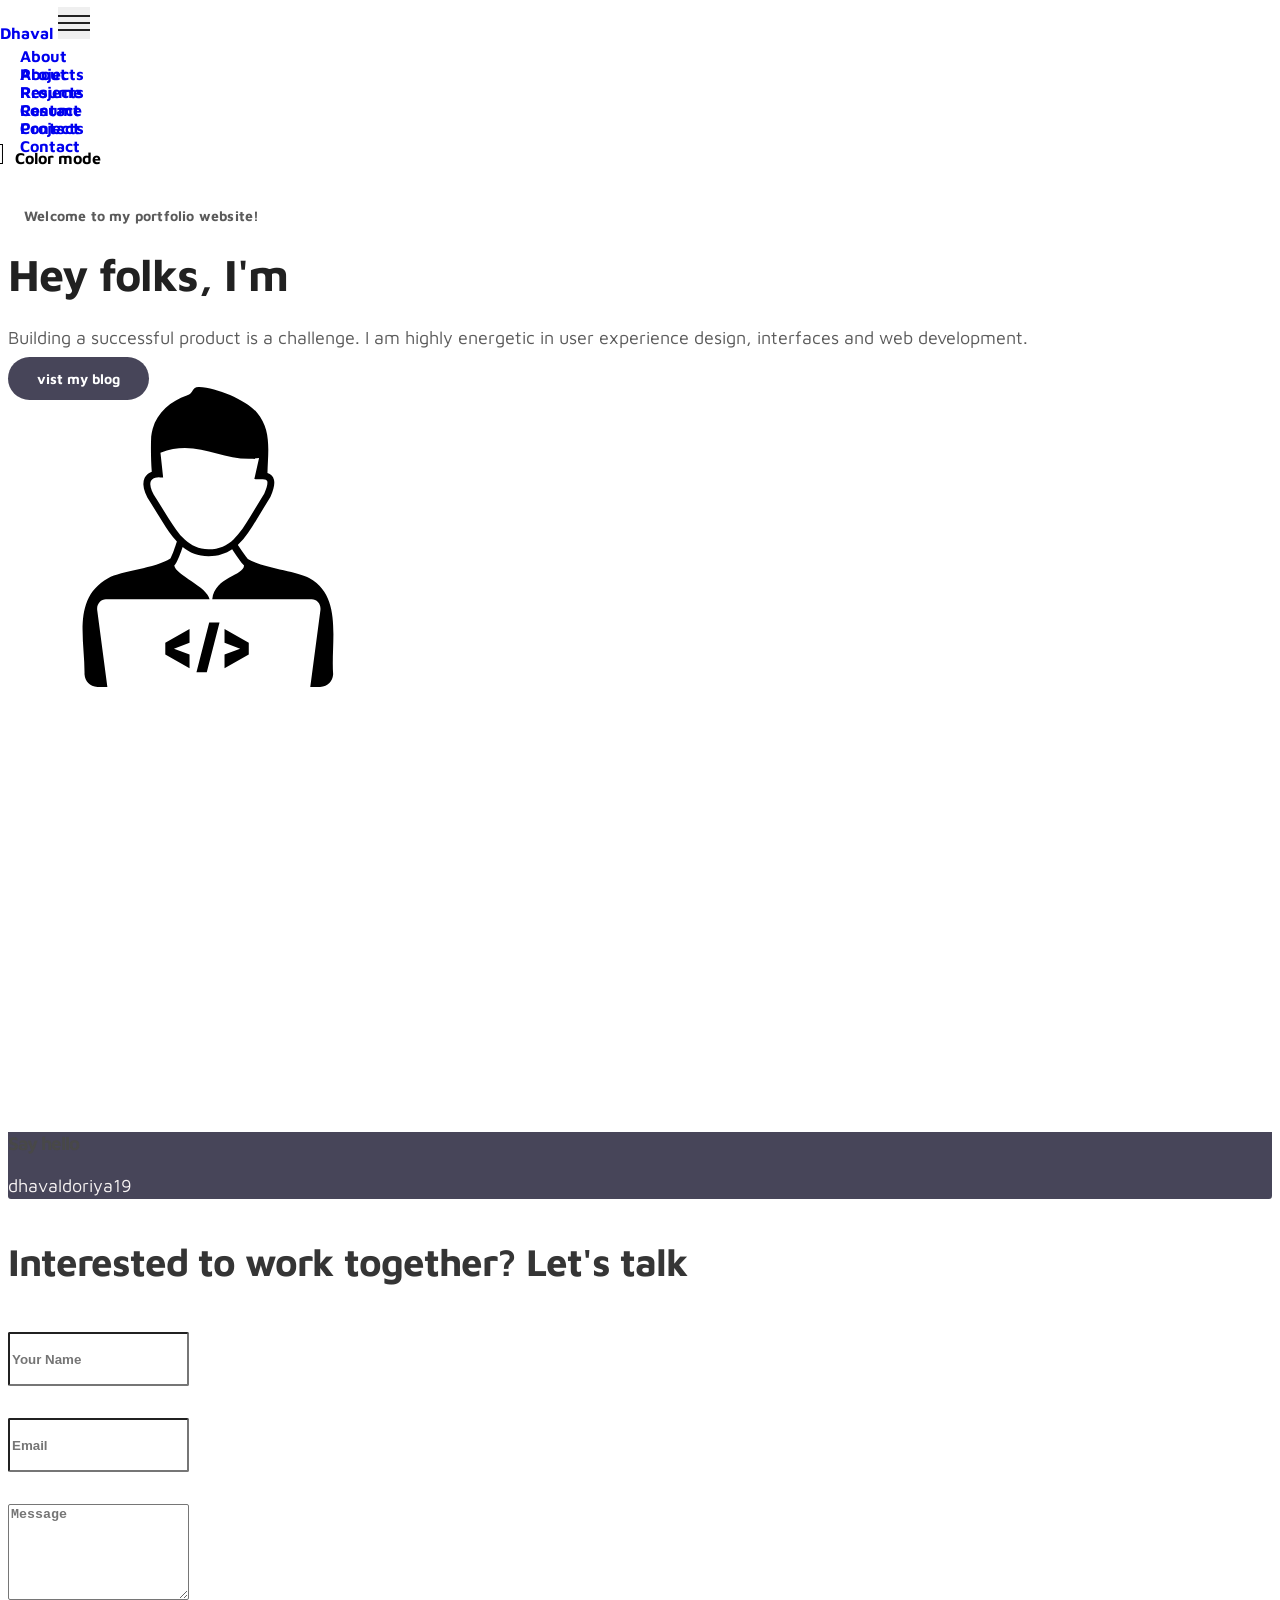
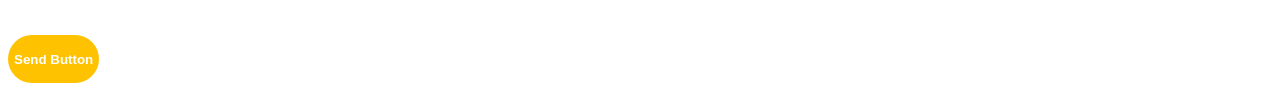
==== index.html @ 20d4692d "initial commit" ====
<!DOCTYPE html>
<html lang="en">
  <head>
    <meta charset="utf-8" />
    <meta
      name="viewport"
      content="width=device-width, initial-scale=1, shrink-to-fit=no"
    />
    <meta name="description" content="" />
    <meta name="author" content="" />

    <title>Dhaval Doriya</title>
    <style>
   
      .dropdown {
        position: relative;
        display: inline-block;
      }
      
      .dropdown-content {
        display: none;
        position: absolute;
        background-color: #f1f1f1;
        min-width: 160px;
        z-index: 1;
      }
      
      .dropdown-content a {
        padding: 12px 16px;
        display: block;
      }
      
      
      .dropdown:hover .dropdown-content {display: block;}
      

      </style>
    <link rel="stylesheet" href="css/bootstrap.min.css" />
    <link rel="stylesheet" href="css/unicons.css" />
    <link rel="stylesheet" href="css/owl.carousel.min.css" />
    <link rel="stylesheet" href="css/owl.theme.default.min.css" />

    <!-- MAIN STYLE -->
    <link rel="stylesheet" href="css/tooplate-style.css" />

    <!--

Tooplate 2115 Marvel

https://www.tooplate.com/view/2115-marvel

-->
  </head>
  <body>
    <!-- MENU -->
    <nav class="navbar navbar-expand-sm navbar-light">
      <div class="container">
        <a class="navbar-brand" href="index.html"
          ><i class="uil uil-user"></i> Dhaval</a
        >

        <button
          class="navbar-toggler"
          type="button"
          data-toggle="collapse"
          data-target="#navbarNav"
          aria-controls="navbarNav"
          aria-expanded="false"
          aria-label="Toggle navigation"
        >
          <span class="navbar-toggler-icon"></span>
          <span class="navbar-toggler-icon"></span>
          <span class="navbar-toggler-icon"></span>
        </button>

        <div class="collapse navbar-collapse" id="navbarNav">
          <ul class="navbar-nav mx-auto">
            <li class="nav-item">
              <a href="#about" class="nav-link"
                ><span data-hover="About">About</span></a
              >
            </li>
            <li class="nav-item">
              <a href="#project" class="nav-link"
                ><span data-hover="Projects">Projects</span></a
              >
            </li>
            <li class="nav-item">
              <a href="#resume" class="nav-link"
                ><span data-hover="Resume">Resume</span></a
              >
            </li>
            <li class="nav-item">
              <a href="#contact" class="nav-link"
                ><span data-hover="Contact">Contact</span></a
              >
            </li>

            <div class="dropdown">
              <a href="#contact" class="nav-link"
              ><span data-hover="Contact">Projects</span></a
            >
              <!-- <button class="dropbtn">Projects</button> -->
              <div class="dropdown-content">
                <a href="#contact" class="nav-link"
                ><span data-hover="blog">blog</span></a
              >
              <a href="#contact" class="nav-link"
              ><span data-hover="Projects">Projects</span></a
            >
            <a href="#contact" class="nav-link"
            ><span data-hover="Contact">Projects</span></a
          >
              </div>
            </div>
          </ul>

          <ul class="navbar-nav ml-lg-auto">
            <div class="ml-lg-4">
              <div
                class="
                  color-mode
                  d-lg-flex
                  justify-content-center
                  align-items-center
                "
              >
                <i class="color-mode-icon"></i>
                Color mode
              </div>
            </div>
          </ul>
        </div>
      </div>
    </nav>

    <!-- ABOUT -->
    <section
      class="
        about
        full-screen
        d-lg-flex
        justify-content-center
        align-items-center
      "
      id="about"
    >
      <div class="container">
        <div class="row">
          <div class="col-lg-7 col-md-12 col-12 d-flex align-items-center">
            <div class="about-text">
              <small class="small-text"
                >Welcome to
                <span class="mobile-block">my portfolio website!</span></small
              >
              <h1 class="animated animated-text">
                <span class="mr-2">Hey folks, I'm</span>
                <div class="animated-info">
                  <span class="animated-item">Web Develper</span>
                  <span class="animated-item">Web Designer</span>
                  <span class="animated-item">Dhaval Doriya</span>
                  <!-- <span class="animated-item">UI Specialist</span> -->
                </div>
              </h1>

              <p>
                Building a successful product is a challenge. I am highly
                energetic in user experience design, interfaces and web
                development.
              </p>

              <div class="custom-btn-group mt-4">
                <!-- <a href="#" class="btn mr-lg-2 custom-btn"><i class='uil uil-file-alt'></i> Download Resume</a> -->
                <a
                  href="https://dhavaldoriya.blogspot.com/"
                  class="btn custom-btn custom-btn-bg custom-btn-link"
                  >vist my blog</a
                >
              </div>
            </div>
          </div>

          <div class="col-lg-5 col-md-12 col-12">
            <div class="about-image svg">
              <img
                src="images/undraw/programmer.svg"
                class="img-fluid"
                alt="svg image"
                width="400px"
                height="300px"
                max-width="71%"
              />
              <!-- <img src="images/undraw/undraw_software_engineer_lvl5.svg" class="img-fluid" alt="svg image"> -->
            </div>
          </div>
        </div>
      </div>
    </section>

    <!-- PROJECTS -->
    <!-- <section class="project py-5" id="project">
        <div class="container">
                
                <div class="row">
                  <div class="col-lg-11 text-center mx-auto col-12">

                      <div class="col-lg-8 mx-auto">
                        <h2>Things I have designed for digital media agencies</h2>
                      </div>

                      <div class="owl-carousel owl-theme">
                        <div class="item">
                          <div class="project-info">
                            <img src="images/project/project-image01.png" class="img-fluid" alt="project image">
                          </div>
                        </div>

                        <div class="item">
                          <div class="project-info">
                            <img src="images/project/project-image02.png" class="img-fluid" alt="project image">
                          </div>
                        </div>

                        <div class="item">
                          <div class="project-info">
                            <img src="images/project/project-image03.png" class="img-fluid" alt="project image">
                          </div>
                        </div>

                        <div class="item">
                          <div class="project-info">
                            <img src="images/project/project-image04.png" class="img-fluid" alt="project image">
                          </div>
                        </div>

                        <div class="item">
                          <div class="project-info">
                            <img src="images/project/project-image05.png" class="img-fluid" alt="project image">
                          </div>
                        </div>
                      </div>

                  </div>
                </div>
        </div>
    </section> -->

    <!-- FEATURES -->
    <!-- <section class="resume py-5 d-lg-flex justify-content-center align-items-center" id="resume">
        <div class="container">
            <div class="row">

                <div class="col-lg-6 col-12">
                  <h2 class="mb-4">Experiences</h2>

                    <div class="timeline">
                        <div class="timeline-wrapper">
                             <div class="timeline-yr">
                                  <span>2019</span>
                             </div>
                             <div class="timeline-info">
                                  <h3><span>Project Manager</span><small>Best Studio</small></h3>
                                  <p>Proin ornare non purus ut rutrum. Nulla facilisi. Aliquam laoreet libero ac pharetra feugiat. Cras ac fermentum nunc, a faucibus nunc.</p>
                             </div>
                        </div>

                        <div class="timeline-wrapper">
                            <div class="timeline-yr">
                                <span>2018</span>
                            </div>
                            <div class="timeline-info">
                                <h3><span>UX Designer</span><small>Digital Ace</small></h3>
                                <p>Fusce rutrum augue id orci rhoncus molestie. Nunc auctor dignissim lacus vel iaculis.</p>
                            </div>
                        </div>

                        <div class="timeline-wrapper">
                            <div class="timeline-yr">
                                <span>2016</span>
                            </div>
                            <div class="timeline-info">
                                <h3><span>UI Freelancer</h3>
                                <p>Sed fringilla vitae enim sit amet cursus. Sed cursus dictum tortor quis pharetra. Pellentesque habitant morbi tristique senectus et netus et malesuada fames ac turpis egestas.</p>
                            </div>
                        </div>
                        
                        <div class="timeline-wrapper">
                            <div class="timeline-yr">
                                <span>2014</span>
                            </div>
                            <div class="timeline-info">
                                <h3><span>Junior Designer<small>Crafted Co.</small></h3>
                                <p>Cras scelerisque scelerisque condimentum. Nullam at volutpat mi. Nunc auctor ipsum eget magna consequat viverra.</p>
                            </div>
                        </div>

                    </div>
                </div>

                <div class="col-lg-6 col-12">
                  <h2 class="mb-4 mobile-mt-2">Educations</h2>

                    <div class="timeline">
                        <div class="timeline-wrapper">
                             <div class="timeline-yr">
                                  <span>2017</span>
                             </div>
                             <div class="timeline-info">
                                  <h3><span>Mobile Web</span><small>Master Design</small></h3>
                                  <p>Please tell your friends about Tooplate website. That would be very helpful. We need your support.</p>
                             </div>
                        </div>

                        <div class="timeline-wrapper">
                            <div class="timeline-yr">
                                <span>2015</span>
                            </div>
                            <div class="timeline-info">
                                <h3><span>User Interfaces</span><small>Creative Agency</small></h3>
                                <p><a rel="nofollow" href="https://www.facebook.com/tooplate">Tooplate</a> is a great website to download HTML templates without any login or email.</p>
                            </div>
                        </div>
                        
                        <div class="timeline-wrapper">
                            <div class="timeline-yr">
                                <span>2013</span>
                            </div>
                            <div class="timeline-info">
                                <h3><span>Artwork Design</span><small>New Art School</small></h3>
                                <p>You can freely use Tooplate's templates for your business or personal sites. You cannot redistribute this template without a permission.</p>
                            </div>
                        </div>

                    </div>
                </div>
                
            </div>
        </div>
    </section> -->

    <!-- CONTACT -->
    <section class="contact py-5" id="contact">
      <div class="container">
        <div class="row">
          <div class="col-lg-5 mr-lg-5 col-12">
            <div class="google-map w-100">
              <iframe
                src="https://www.google.com/maps/embed?pb=!1m18!1m12!1m3!1d58665.83627301705!2d72.61052854505137!3d23.220705822256992!2m3!1f0!2f0!3f0!3m2!1i1024!2i768!4f13.1!3m3!1m2!1s0x395c2b987c6d6809%3A0xf86f06a7873e0391!2sGandhinagar%2C%20Gujarat!5e0!3m2!1sen!2sin!4v1633277245701!5m2!1sen!2sin"
                width="400"
                height="300"
                frameborder="0"
                style="border: 0"
                allowfullscreen
              ></iframe>
            </div>

            <div
              class="
                contact-info
                d-flex
                justify-content-between
                align-items-center
                py-4
                px-lg-5
              "
            >
              <div class="contact-info-item">
                <h3 class="mb-3 text-white">Say hello</h3>
                <!-- <p class="footer-text mb-0">010 020 0960</p> -->
                <p>
                  <a href="mailto:dhavaldoriya19@gmail.com">dhavaldoriya19</a>
                </p>
              </div>

              <ul class="social-links">
                <li>
                  <a
                    href="#"
                    class="uil uil-dribbble"
                    data-toggle="tooltip"
                    data-placement="left"
                    title="Dribbble"
                  ></a>
                </li>
                <li>
                  <a
                    href="#"
                    class="uil uil-instagram"
                    data-toggle="tooltip"
                    data-placement="left"
                    title="Instagram"
                  ></a>
                </li>
                <li>
                  <a
                    href="#"
                    class="uil uil-youtube"
                    data-toggle="tooltip"
                    data-placement="left"
                    title="Youtube"
                  ></a>
                </li>
              </ul>
            </div>
          </div>

          <div class="col-lg-6 col-12">
            <div class="contact-form">
              <h2 class="mb-4">Interested to work together? Let's talk</h2>

              <form action="#" method="get">
                <div class="row">
                  <div class="col-lg-6 col-12">
                    <input
                      type="text"
                      class="form-control"
                      name="name"
                      placeholder="Your Name"
                      id="name"
                    />
                  </div>

                  <div class="col-lg-6 col-12">
                    <input
                      type="email"
                      class="form-control"
                      name="email"
                      placeholder="Email"
                      id="email"
                    />
                  </div>

                  <div class="col-12">
                    <textarea
                      name="message"
                      rows="6"
                      class="form-control"
                      id="message"
                      placeholder="Message"
                    ></textarea>
                  </div>

                  <div class="ml-lg-auto col-lg-5 col-12">
                    <input
                      type="submit"
                      class="form-control submit-btn"
                      value="Send Button"
                    />
                  </div>
                </div>
              </form>
            </div>
          </div>
        </div>
      </div>
    </section>

    <!-- FOOTER -->
    <!-- <footer class="footer py-5">
          <div class="container">
               <div class="row">

                    <div class="col-lg-12 col-12">                                
                        <p class="copyright-text text-center">Copyright &copy; 2019 Company Name . All rights reserved</p>
                        <p class="copyright-text text-center">Designed by <a rel="nofollow" href="https://www.facebook.com/tooplate">Tooplate</a></p>
                    </div>
                    
               </div>
          </div>
     </footer> -->

    <script src="js/jquery-3.3.1.min.js"></script>
    <script src="js/popper.min.js"></script>
    <script src="js/bootstrap.min.js"></script>
    <script src="js/Headroom.js"></script>
    <script src="js/jQuery.headroom.js"></script>
    <script src="js/owl.carousel.min.js"></script>
    <script src="js/smoothscroll.js"></script>
    <script src="js/custom.js"></script>
  </body>
</html>
---- css/tooplate-style.css ----
/*

Tooplate 2115 Marvel

https://www.tooplate.com/view/2115-marvel

*/


@import url("https://fonts.googleapis.com/css?family=Maven+Pro:400,700");
body {
  font-family: "Maven Pro", sans-serif;
  padding-top: 70px;
}

.full-screen {
  padding: 8rem 0;
}

.small-text {
  color: #5b5b5b;
  font-size: 14px;
  font-weight: bold;
  padding: 8px 16px;
  border-radius: 50px;
  letter-spacing: 0.2px;
}

ul {
  margin: 0;
  padding: 0;
}
ul li {
  list-style: none;
}

a {
  font-weight: normal;
  text-decoration: none !important;
  transition: all 0.4s ease;
}
a:hover {
  color: #ffc200 !important;
}

.navbar-brand .uil {
  font-size: 40px;
}

p {
  font-size: 18px;
  font-weight: 300;
  line-height: 1.5;
  color: #5b5b5b;
}

h1, h2, h3, h4, h5, h6 {
  font-weight: bold;
  letter-spacing: -1px;
}

h1 {
  color: #212121;
  font-size: 2.8em;
  margin: 24px 0;
}

h2 {
  color: #353535;
  font-size: 2.4em;
  font-weight: bold;
}

h3 {
  color: #484848;
}

h3,
b, strong {
  font-weight: bold;
}

.custom-btn {
  background: #eee;
  color: #5b5b5b;
  font-weight: bold;
  border-radius: 50px;
  padding: 13px 29px;
  font-size: 14px;
  line-height: normal;
  overflow: hidden;
  transition: all 0.4s ease;
}
.custom-btn:hover {
  color: #ffc200;
}
.custom-btn.custom-btn-bg {
  background: #474559;
  color: #ffffff;
}
.custom-btn.custom-btn-bg:hover {
  background: #ffc200;
  color: #ffffff !important;
}

.animated {
  position: relative;
}

.animated-info {
  display: inline-block;
  vertical-align: top;
  margin-top: 5px;
  min-width: 260px;
  position: relative;
}

.animated-item {
  color: #ffc200;
}

.animated-item {
  font-size: 38px;
  line-height: inherit;
  display: block;
  opacity: 0;
  overflow: hidden;
  position: absolute;
  top: 0;
  right: 0;
  left: 0;
  animation: BottomTotop 6s linear infinite 0s;
}
.animated-item:nth-child(2n+2) {
  animation-delay: 2s;
}
.animated-item:nth-child(3n+3) {
  animation-delay: 4s;
}

@keyframes BottomTotop {
  0% {
    opacity: 0;
  }
  5% {
    opacity: 0;
    transform: translateY(5px);
  }
  10% {
    opacity: 1;
    transform: translateY(0px);
  }
  25% {
    opacity: 1;
    transform: translateY(0px);
  }
  30% {
    opacity: 0;
    transform: translateY(5px);
  }
  80% {
    opacity: 0;
  }
  100% {
    opacity: 0;
  }
}
.navbar {
  position: fixed;
  top: 0;
  right: 0;
  left: 0;
  z-index: 999999;
  will-change: transform;
  transition: transform 200ms linear;
}
.navbar[class*="-unpinned"] {
  transform: translate(0, -150%);
}
.navbar[class*="-pinned"] {
  transform: translate(0, 0);
}
.navbar[class*="headroom--not-top"] {
  background: #ffffff;
  border-bottom: 1px solid #f0f0f0;
  padding-top: 0;
  padding-bottom: 0;
}

.navbar-brand {
  font-weight: bold;
}

.navbar-expand-sm .navbar-nav .nav-link {
  padding: 0 20px;
}

.nav-link {
  font-weight: bold;
  font-size: 16px;
  overflow: hidden;
}
.nav-link span {
  position: relative;
  display: inline-block;
  transition: transform 0.3s;
}
.nav-link span:before {
  position: absolute;
  top: 100%;
  content: attr(data-hover);
  transform: translate3d(0, 0, 0);
}

.navbar-light .navbar-nav .nav-link:focus,
.navbar-light .navbar-nav .nav-link:hover {
  color: #ffc200;
  font-weight: bold;
}
.navbar-light .navbar-nav .nav-link:focus span,
.navbar-light .navbar-nav .nav-link:hover span {
  transform: translateY(-100%);
}

.navbar-light .navbar-toggler-icon {
  background: none;
}

.navbar-toggler {
  border: 0;
  padding: 0;
  width: 32px;
  height: 32px;
  line-height: 32px;
  outline: none;
  cursor: pointer;
  margin-right: 10px;
}
.navbar-toggler:focus {
  outline: none;
}
.navbar-toggler[aria-expanded="true"] .navbar-toggler-icon:first-child {
  transform: rotate(45deg);
  top: 6px;
}
.navbar-toggler[aria-expanded="true"] .navbar-toggler-icon:nth-child(2) {
  display: none;
}
.navbar-toggler[aria-expanded="true"] .navbar-toggler-icon:last-child {
  transform: rotate(-45deg);
  bottom: 1px;
}
.navbar-toggler .navbar-toggler-icon {
  background: #212121;
  display: block;
  width: 100%;
  height: 2px;
  margin: 5px 0;
  transition: all 0.4s ease;
  position: relative;
}

.copyright-text {
  font-size: 16px;
  font-weight: normal;
  display: block;
}

.color-mode {
  font-weight: bold;
  cursor: pointer;
}

.color-mode-icon {
  position: relative;
  right: 6px;
}
.color-mode-icon:after {
  font-family: 'unicons';
  content: '\ea9f';
  font-size: 30px;
  font-weight: 300;
  font-style: normal;
}
.color-mode-icon.active:after {
  font-family: 'unicons';
  content: '\eb65';
  font-size: 30px;
  color: #ffffff;
}

.dark-mode {
  background: #0c0c0d;
}
.dark-mode .navbar-light .navbar-nav .nav-link {
  color: rgba(255, 255, 255, 0.8);
}
.dark-mode .navbar-light .navbar-nav .nav-link:hover {
  color: #ffc200;
}
.dark-mode .navbar[class*="headroom--not-top"] {
  background: #0c0c0d;
  border-bottom: 1px solid #1f1f1f;
}
.dark-mode .small-text {
  background: #0d0c15;
  color: #ffffff;
}
.dark-mode .feature-card .uil,
.dark-mode .navbar-light .navbar-brand,
.dark-mode h1, .dark-mode h2, .dark-mode h3, .dark-mode h4, .dark-mode h5, .dark-mode h6,
.dark-mode .color-mode {
  color: #ffffff;
}
.dark-mode .owl-carousel .owl-nav button.owl-next,
.dark-mode .owl-carousel .owl-nav button.owl-prev,
.dark-mode .owl-carousel button.owl-dot {
  color: #ffffff;
}

.timeline-wrapper {
  position: relative;
  padding: 22px 0;
}
.timeline-wrapper:last-child:before {
  height: 0;
}
.timeline-wrapper:before {
  content: "";
  background: #474559;
  width: 3px;
  height: 100%;
  position: absolute;
  left: 38px;
}

.timeline-yr {
  background: #474559;
  border-radius: 100%;
  position: absolute;
  width: 75px;
  height: 75px;
  line-height: 75px;
  text-align: center;
}
.timeline-yr span {
  color: #ffffff;
  font-size: 16px;
  font-weight: bold;
  display: block;
  line-height: 75px;
}

.timeline-info {
  display: inline-block;
  vertical-align: top;
  max-width: 432px;
  margin-left: 6em;
}
.timeline-info small {
  color: #474559;
  font-size: 16px;
  font-weight: bold;
  display: inline-block;
  vertical-align: middle;
  margin-left: 15px;
}

.owl-carousel .owl-nav span {
  display: none;
}
.owl-carousel .owl-nav .owl-prev:before,
.owl-carousel .owl-nav .owl-next:before {
  background: none;
  padding: 0;
  display: block;
  position: absolute;
  top: 50%;
  transform: translate(0, -50%);
  font-family: 'unicons';
  font-size: 100px;
  line-height: normal;
}
.owl-carousel .owl-nav .owl-prev:before {
  content: '\e833';
  left: -45px;
}
.owl-carousel .owl-nav .owl-next:before {
  content: '\e836';
  right: -45px;
}

.owl-theme .owl-nav [class*=owl-] {
  background: none;
  border-radius: 0;
  margin: 0;
  padding: 0;
  font-size: inherit;
}
.owl-theme .owl-nav [class*=owl-]:hover {
  color: #ffc200;
}
.owl-theme .owl-dots .owl-dot {
  outline: none;
}
.owl-theme .owl-dots .owl-dot span {
  width: 8px;
  height: 8px;
}
.owl-theme .owl-dots .owl-dot.active span, .owl-theme .owl-dots .owl-dot:hover span {
  background: #5b5b5b;
}

.google-map iframe {
  width: 100%;
}

.contact-form {
  position: relative;
}
.contact-form .form-control {
  background: transparent;
  border-radius: 2px;
  outline: none;
  box-shadow: none;
  font-weight: bold;
  margin: 16px 0;
}
.contact-form .form-control:not(textarea) {
  height: 48px;
}
.contact-form .form-control:hover, .contact-form .form-control:focus {
  border-color: #ffc200;
}
.contact-form .submit-btn {
  background: #ffc200;
  border-radius: 50px;
  color: #ffffff;
  font-weight: bold;
  border: 0;
  cursor: pointer;
  transition: all 0.4s ease;
}
.contact-form .submit-btn:hover {
  background: #474559;
}

.contact-info {
  background: #474559;
  border-radius: 0 0 3px 3px;
  position: relative;
  bottom: 8px;
}
.contact-info p, .contact-info a {
  color: #f7f3f3;
}

.social-links .uil {
  color: #f7f3f3;
  font-size: 20px;
  display: block;
  margin: 5px 0;
}
.social-links .uil:hover {
  color: #ffc200;
}

@media (min-width: 1270px) {
  .owl-theme .owl-dots {
    position: relative;
    bottom: 50px;
  }
}
@media (max-width: 991px) {
  .full-screen {
    padding-bottom: 4rem;
  }

  .color-mode {
    display: none;
  }

  .about-image {
    margin-top: 4em;
  }

  .mobile-mt-2,
  .contact-form {
    margin-top: 2em;
  }

  .contact-info {
    padding: 0 2rem;
  }
}
@media (max-width: 767px) {
  h1 {
    font-size: 2.4em;
  }

  h2 {
    font-size: 2em;
  }

  .animated-item {
    font-size: 28px;
  }

  .navbar-collapse {
    background: #ffffff;
    text-align: center;
    padding-bottom: 20px;
  }

  .navbar-expand-sm .navbar-nav .nav-link {
    padding: 3px 20px;
  }
}
@media (max-width: 580px) {
	.animated-info {
		min-width: 200px;
	}
  .animated-item {
    font-size: 30px;
  }

  .custom-btn-group {
    text-align: center;
  }

  .custom-btn {
    display: block;
    margin: 10px 0;
  }

  .owl-theme .owl-nav {
    display: none;
  }

  .timeline-info small {
    display: block;
    margin: 10px 0 0 0;
  }
}
@media (max-width: 320px) {
  .animated-text {
    margin-top: 0;
  }

  .about-text {
    text-align: center;
  }

  .full-screen {
    padding: 4rem 0;
  }

  .mobile-block {
    display: block;
  }

  .contact-info {
    flex-direction: column;
  }

  .social-links li {
    display: inline-block;
    vertical-align: top;
  }
}
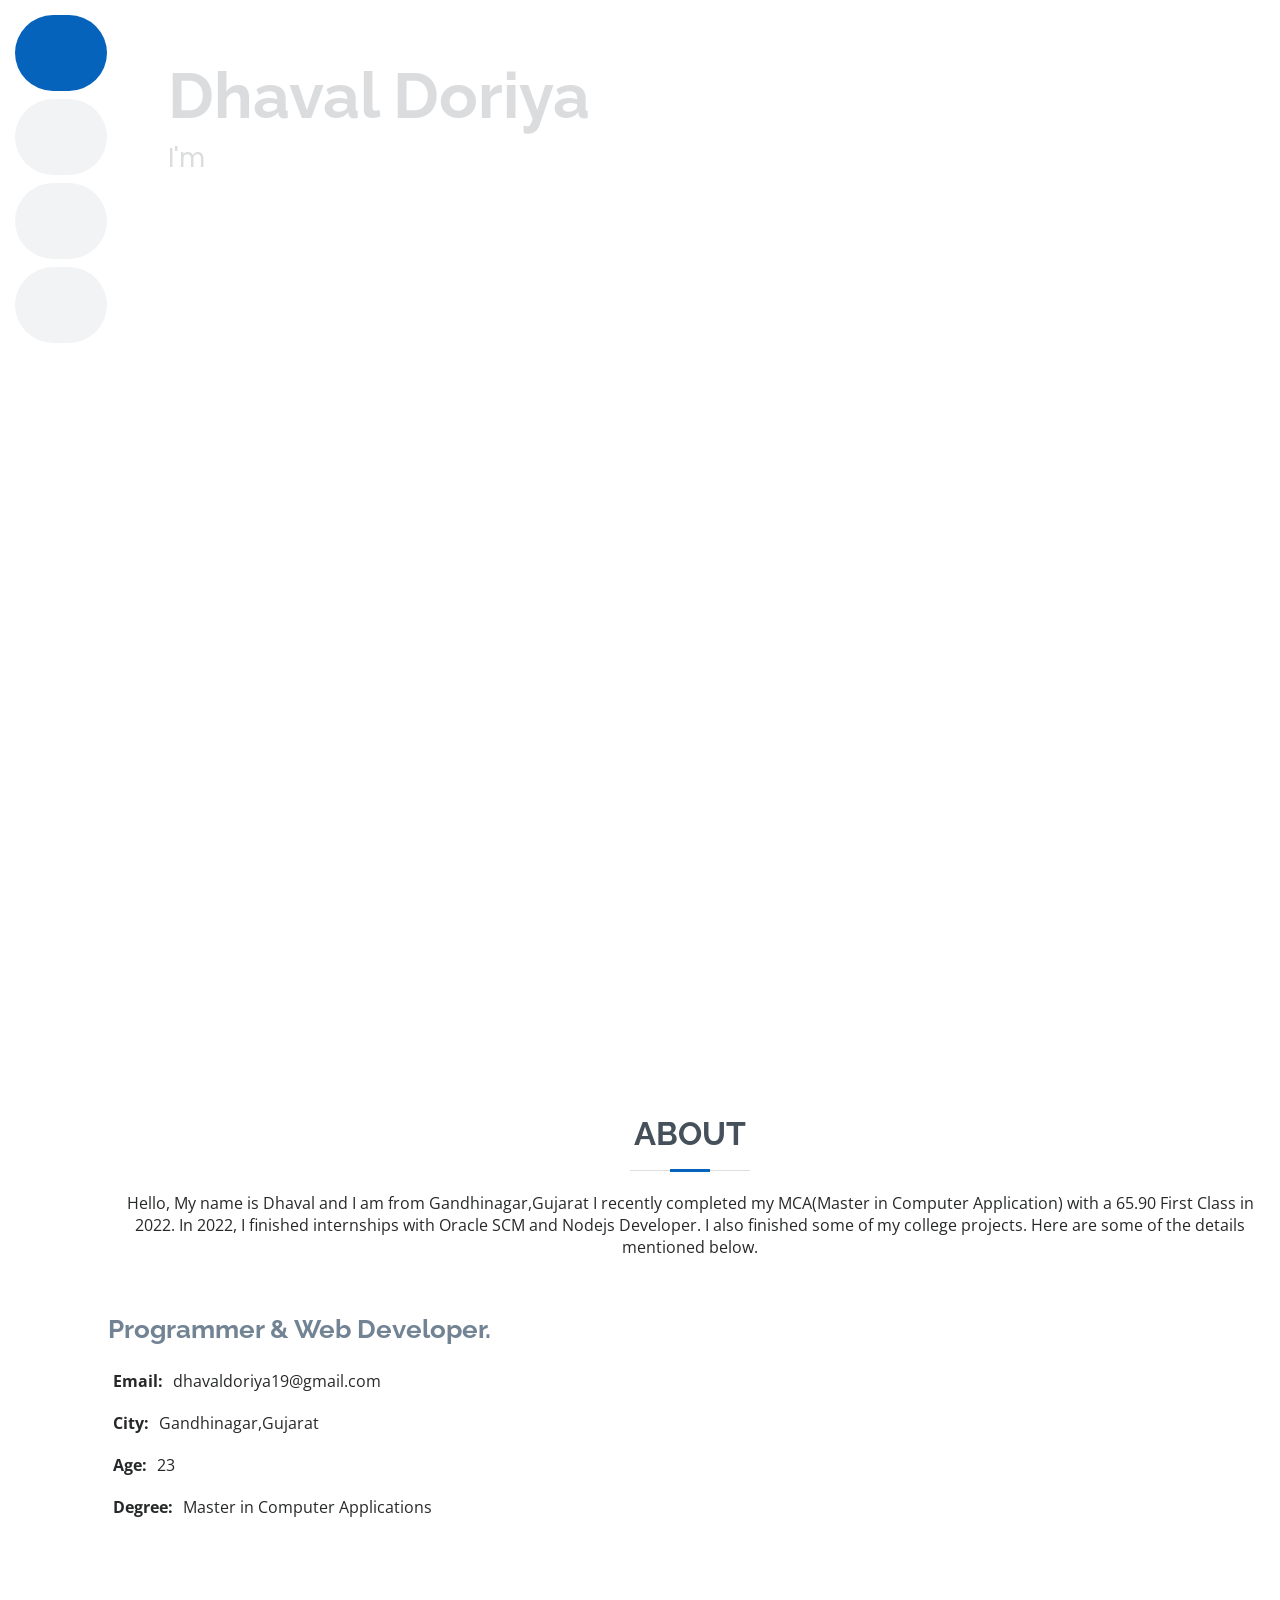
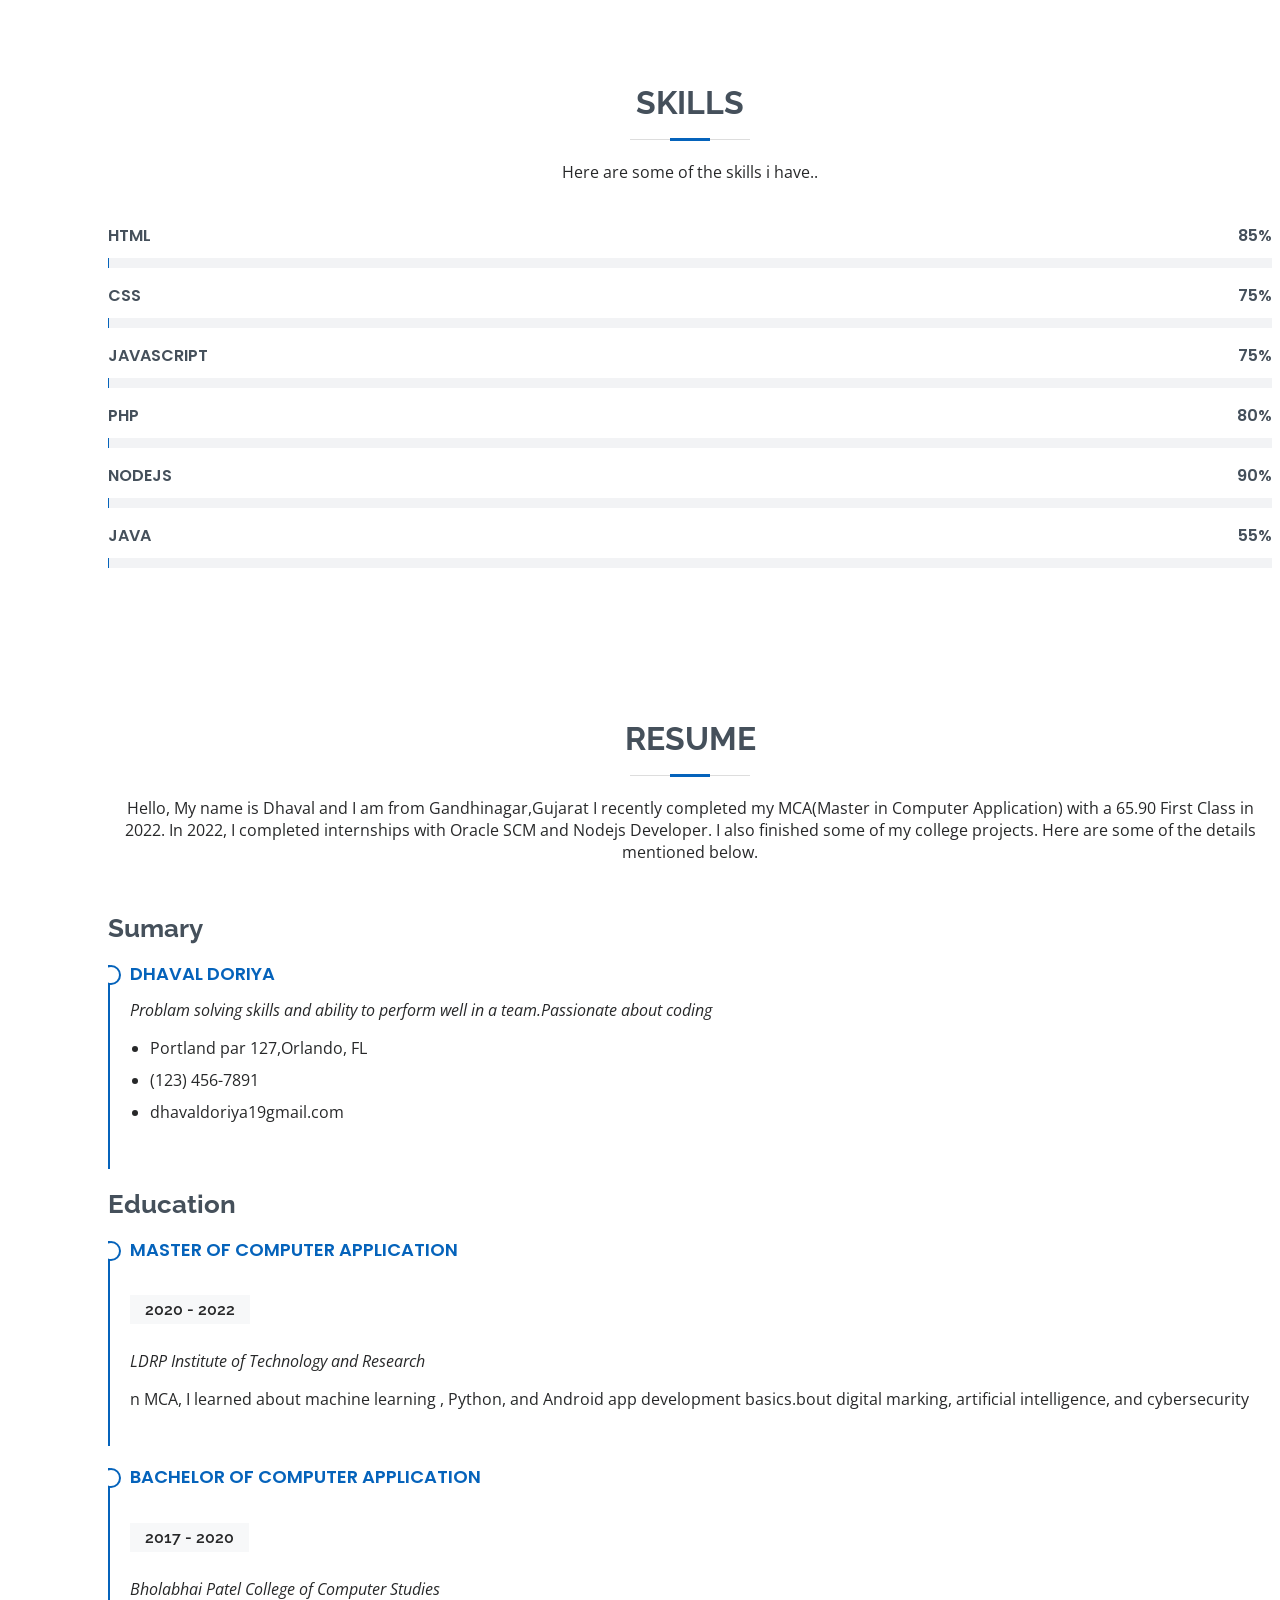
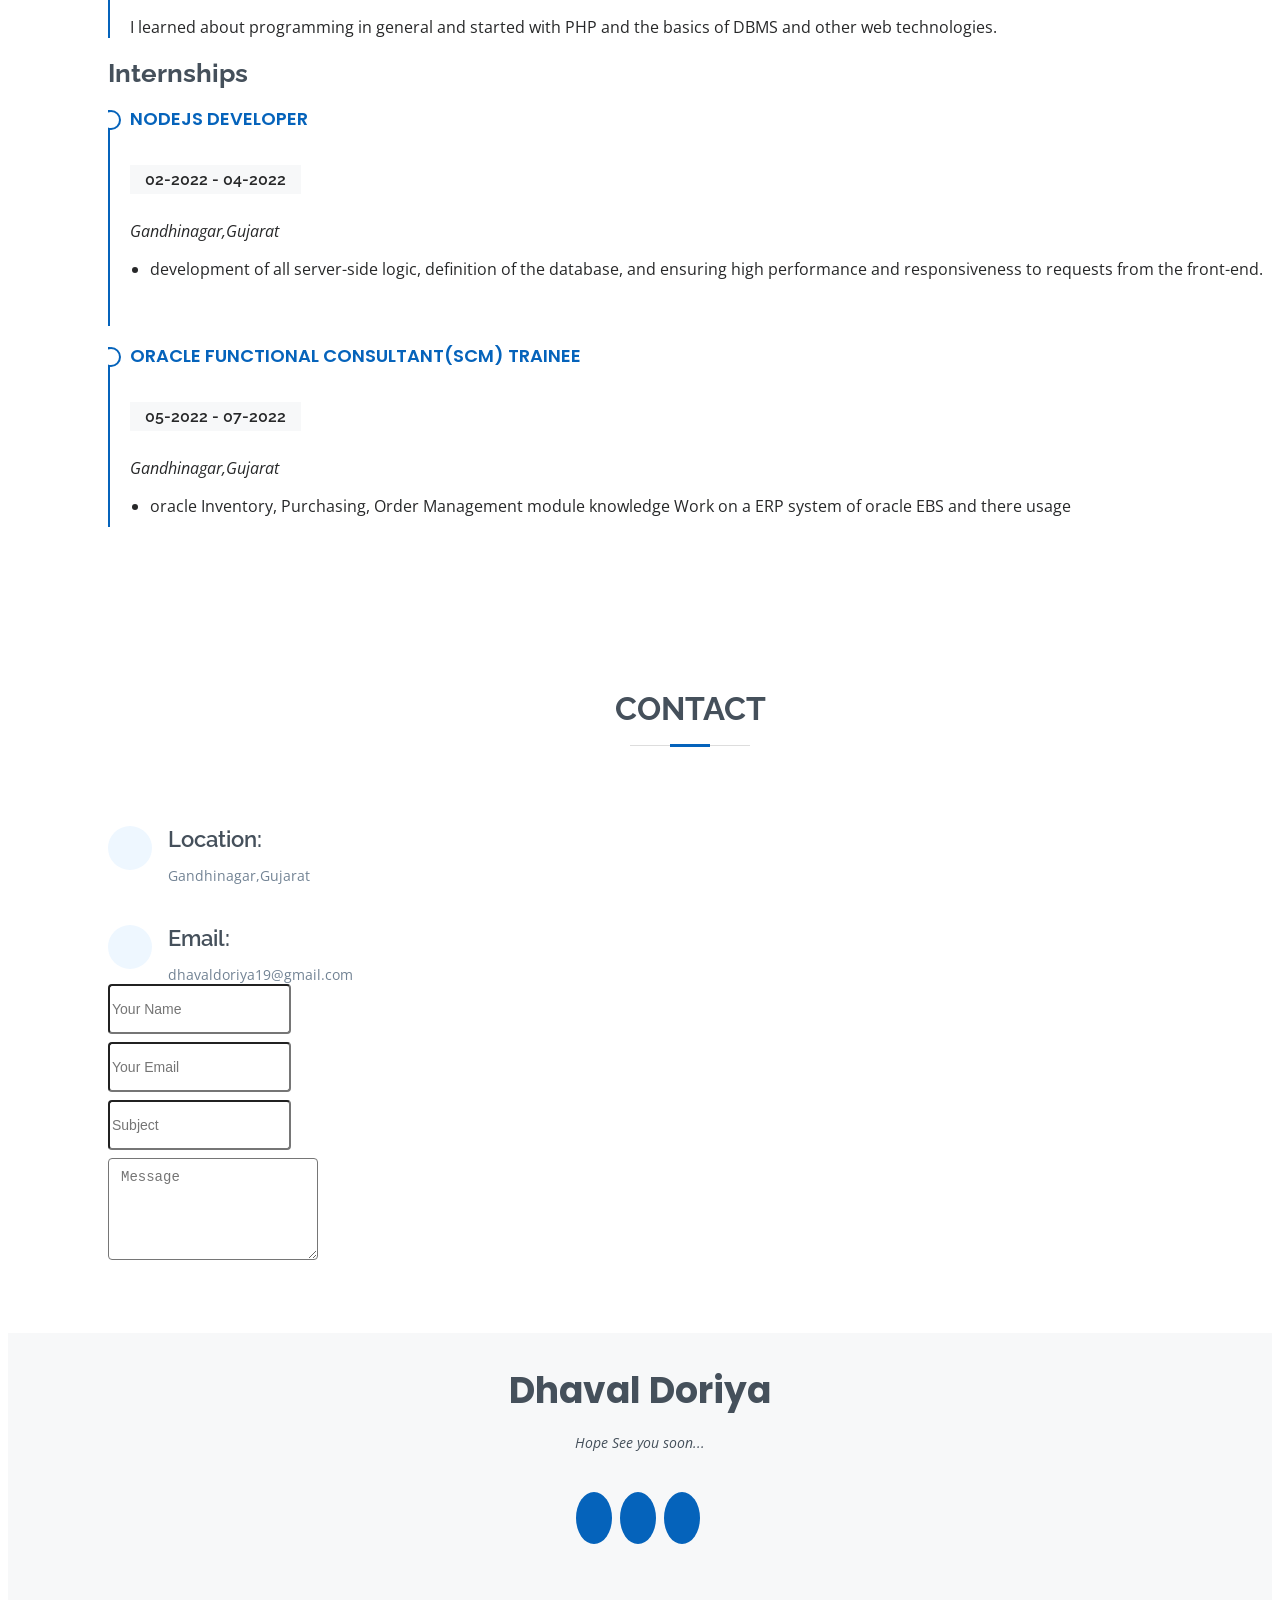
==== commit 91c06e92: "2" ====
--- a/index.html
+++ b/index.html
@@ -1,481 +1,758 @@
 <!DOCTYPE html>
 <html lang="en">
-  <head>
-    <meta charset="utf-8" />
-    <meta
-      name="viewport"
-      content="width=device-width, initial-scale=1, shrink-to-fit=no"
-    />
-    <meta name="description" content="" />
-    <meta name="author" content="" />
-
-    <title>Dhaval Doriya</title>
-    <style>
+
+<head>
+  <meta charset="utf-8">
+  <meta content="width=device-width, initial-scale=1.0" name="viewport">
+
+  <title>MyResume Bootstrap Template - Index</title>
+  <meta content="" name="description">
+  <meta content="" name="keywords">
+
+  <!-- Favicons -->
+  <link href="assets/img/favicon1.png" rel="icon">
+  <link href="assets/img/apple-touch-icon.png" rel="apple-touch-icon">
+
+  <!-- Google Fonts -->
+  <link href="https://fonts.googleapis.com/css?family=Open+Sans:300,300i,400,400i,600,600i,700,700i|Raleway:300,300i,400,400i,500,500i,600,600i,700,700i|Poppins:300,300i,400,400i,500,500i,600,600i,700,700i" rel="stylesheet">
+
+  <!-- Vendor CSS Files -->
+  <link href="assets/vendor/aos/aos.css" rel="stylesheet">
+  <link href="assets/vendor/bootstrap/css/bootstrap.min.css" rel="stylesheet">
+  <link href="assets/vendor/bootstrap-icons/bootstrap-icons.css" rel="stylesheet">
+  <link href="assets/vendor/boxicons/css/boxicons.min.css" rel="stylesheet">
+  <link href="assets/vendor/glightbox/css/glightbox.min.css" rel="stylesheet">
+  <link href="assets/vendor/swiper/swiper-bundle.min.css" rel="stylesheet">
+
+  <!-- Template Main CSS File -->
+  <link href="assets/css/style.css" rel="stylesheet">
+
+  <!-- =======================================================
+  * Template Name: MyResume - v4.8.1
+  * Template URL: https://bootstrapmade.com/free-html-bootstrap-template-my-resume/
+  * Author: BootstrapMade.com
+  * License: https://bootstrapmade.com/license/
+  ======================================================== -->
+</head>
+
+<body>
+
+  <!-- ======= Mobile nav toggle button ======= -->
+  <!-- <button type="button" class="mobile-nav-toggle d-xl-none"><i class="bi bi-list mobile-nav-toggle"></i></button> -->
+  <i class="bi bi-list mobile-nav-toggle d-xl-none"></i>
+  <!-- ======= Header ======= -->
+  <header id="header" class="d-flex flex-column justify-content-center">
+
+    <nav id="navbar" class="navbar nav-menu">
+      <ul>
+        <li><a href="#hero" class="nav-link scrollto active"><i class="bx bx-home"></i> <span>Home</span></a></li>
+        <li><a href="#about" class="nav-link scrollto"><i class="bx bx-user"></i> <span>About</span></a></li>
+        <li><a href="#resume" class="nav-link scrollto"><i class="bx bx-file-blank"></i> <span>Resume</span></a></li>
+        <!-- <li><a href="#portfolio" class="nav-link scrollto"><i class="bx bx-book-content"></i> <span>Portfolio</span></a></li> -->
+        <!-- <li><a href="#services" class="nav-link scrollto"><i class="bx bx-server"></i> <span>Services</span></a></li> -->
+        <li><a href="#contact" class="nav-link scrollto"><i class="bx bx-envelope"></i> <span>Contact</span></a></li>
+      </ul>
+    </nav><!-- .nav-menu -->
+
+  </header><!-- End Header -->
+
+  <!-- ======= Hero Section ======= -->
+  <section id="hero" class="d-flex flex-column justify-content-center">
    
-      .dropdown {
-        position: relative;
-        display: inline-block;
-      }
-      
-      .dropdown-content {
-        display: none;
-        position: absolute;
-        background-color: #f1f1f1;
-        min-width: 160px;
-        z-index: 1;
-      }
-      
-      .dropdown-content a {
-        padding: 12px 16px;
-        display: block;
-      }
-      
-      
-      .dropdown:hover .dropdown-content {display: block;}
-      
-
-      </style>
-    <link rel="stylesheet" href="css/bootstrap.min.css" />
-    <link rel="stylesheet" href="css/unicons.css" />
-    <link rel="stylesheet" href="css/owl.carousel.min.css" />
-    <link rel="stylesheet" href="css/owl.theme.default.min.css" />
-
-    <!-- MAIN STYLE -->
-    <link rel="stylesheet" href="css/tooplate-style.css" />
-
-    <!--
-
-Tooplate 2115 Marvel
-
-https://www.tooplate.com/view/2115-marvel
-
--->
-  </head>
-  <body>
-    <!-- MENU -->
-    <nav class="navbar navbar-expand-sm navbar-light">
-      <div class="container">
-        <a class="navbar-brand" href="index.html"
-          ><i class="uil uil-user"></i> Dhaval</a
-        >
-
-        <button
-          class="navbar-toggler"
-          type="button"
-          data-toggle="collapse"
-          data-target="#navbarNav"
-          aria-controls="navbarNav"
-          aria-expanded="false"
-          aria-label="Toggle navigation"
-        >
-          <span class="navbar-toggler-icon"></span>
-          <span class="navbar-toggler-icon"></span>
-          <span class="navbar-toggler-icon"></span>
-        </button>
-
-        <div class="collapse navbar-collapse" id="navbarNav">
-          <ul class="navbar-nav mx-auto">
-            <li class="nav-item">
-              <a href="#about" class="nav-link"
-                ><span data-hover="About">About</span></a
-              >
-            </li>
-            <li class="nav-item">
-              <a href="#project" class="nav-link"
-                ><span data-hover="Projects">Projects</span></a
-              >
-            </li>
-            <li class="nav-item">
-              <a href="#resume" class="nav-link"
-                ><span data-hover="Resume">Resume</span></a
-              >
-            </li>
-            <li class="nav-item">
-              <a href="#contact" class="nav-link"
-                ><span data-hover="Contact">Contact</span></a
-              >
-            </li>
-
-            <div class="dropdown">
-              <a href="#contact" class="nav-link"
-              ><span data-hover="Contact">Projects</span></a
-            >
-              <!-- <button class="dropbtn">Projects</button> -->
-              <div class="dropdown-content">
-                <a href="#contact" class="nav-link"
-                ><span data-hover="blog">blog</span></a
-              >
-              <a href="#contact" class="nav-link"
-              ><span data-hover="Projects">Projects</span></a
-            >
-            <a href="#contact" class="nav-link"
-            ><span data-hover="Contact">Projects</span></a
-          >
-              </div>
-            </div>
-          </ul>
-
-          <ul class="navbar-nav ml-lg-auto">
-            <div class="ml-lg-4">
-              <div
-                class="
-                  color-mode
-                  d-lg-flex
-                  justify-content-center
-                  align-items-center
-                "
-              >
-                <i class="color-mode-icon"></i>
-                Color mode
-              </div>
-            </div>
-          </ul>
-        </div>
-      </div>
-    </nav>
-
-    <!-- ABOUT -->
-    <section
-      class="
-        about
-        full-screen
-        d-lg-flex
-        justify-content-center
-        align-items-center
-      "
-      id="about"
-    >
-      <div class="container">
+    <div class="container" data-aos="zoom-in" data-aos-delay="100">
+      <h1>Dhaval Doriya</h1>
+      <p>I'm <span class="typed" data-typed-items="Developer"></span></p>
+      <div class="social-links">
+        <!-- <a href="#" class="facebook"><i class="bx bxl-facebook"></i></a> -->
+        <a href="https://www.linkedin.com/in/dhavaldoriya/" class="linkedin"><i class="bx bxl-linkedin"></i></a>
+        <!-- <a href="#" class="google-plus"><i class="bx bxl-skype"></i></a> -->
+        <!-- <a href="#" class="linkedin"><i class="bx bxl-linkedin"></i></a> -->
+        <a href="https://www.github.com/dhavaldoriya" class="twitter"><i class="bx bxl-github"></i></a>
+
+      </div>
+    </div>
+  </section><!-- End Hero -->
+
+  <main id="main">
+
+    <!-- ======= About Section ======= -->
+    <section id="about" class="about">
+      <div class="container" data-aos="fade-up">
+
+        <div class="section-title">
+          <h2>About</h2>
+          <p>Hello, My name is Dhaval and I am from Gandhinagar,Gujarat I recently completed my MCA(Master in Computer Application) with a 65.90 First Class in 2022. In 2022, I finished internships with Oracle SCM and Nodejs Developer. I also finished some of my college projects. Here are some of the details mentioned below.</p>
+        </div>
+
         <div class="row">
-          <div class="col-lg-7 col-md-12 col-12 d-flex align-items-center">
-            <div class="about-text">
-              <small class="small-text"
-                >Welcome to
-                <span class="mobile-block">my portfolio website!</span></small
-              >
-              <h1 class="animated animated-text">
-                <span class="mr-2">Hey folks, I'm</span>
-                <div class="animated-info">
-                  <span class="animated-item">Web Develper</span>
-                  <span class="animated-item">Web Designer</span>
-                  <span class="animated-item">Dhaval Doriya</span>
-                  <!-- <span class="animated-item">UI Specialist</span> -->
-                </div>
-              </h1>
-
-              <p>
-                Building a successful product is a challenge. I am highly
-                energetic in user experience design, interfaces and web
-                development.
-              </p>
-
-              <div class="custom-btn-group mt-4">
-                <!-- <a href="#" class="btn mr-lg-2 custom-btn"><i class='uil uil-file-alt'></i> Download Resume</a> -->
-                <a
-                  href="https://dhavaldoriya.blogspot.com/"
-                  class="btn custom-btn custom-btn-bg custom-btn-link"
-                  >vist my blog</a
-                >
-              </div>
-            </div>
-          </div>
-
-          <div class="col-lg-5 col-md-12 col-12">
-            <div class="about-image svg">
-              <img
-                src="images/undraw/programmer.svg"
-                class="img-fluid"
-                alt="svg image"
-                width="400px"
-                height="300px"
-                max-width="71%"
-              />
-              <!-- <img src="images/undraw/undraw_software_engineer_lvl5.svg" class="img-fluid" alt="svg image"> -->
-            </div>
-          </div>
-        </div>
+          <div class="col-lg-4">
+            <!-- <img src="assets/img/profile-img.jpg" class="img-fluid" alt=""> -->
+          </div>
+          <div class="col-lg-8 pt-4 pt-lg-0 content">
+            <h3>Programmer &amp; Web Developer.</h3>
+            <p class="fst-italic">
+              
+            </p>
+            <div class="row">
+              <div class="col-lg-6">
+                <ul>
+                  <!-- <li><i class="bi bi-chevron-right"></i> <strong>Birthday:</strong> <span>1 May 1995</span></li> -->
+                  <!-- <li><i class="bi bi-chevron-right"></i> <strong>Website:</strong> <span>www.example.com</span></li> -->
+                  <!-- <li><i class="bi bi-chevron-right"></i> <strong>Phone:</strong> <span>+91 84015-88475</span></li> -->
+                  <li><i class="bi bi-chevron-right"></i> <strong>Email:</strong> <span>dhavaldoriya19@gmail.com</span></li>
+
+                  <li><i class="bi bi-chevron-right"></i> <strong>City:</strong> <span>Gandhinagar,Gujarat</span></li>
+                </ul>
+              </div>
+              <div class="col-lg-6">
+                <ul>
+                  <li><i class="bi bi-chevron-right"></i> <strong>Age:</strong> <span>23</span></li>
+                  <li><i class="bi bi-chevron-right"></i> <strong>Degree:</strong> <span> Master in Computer Applications</span></li>
+                  <!-- <li><i class="bi bi-chevron-right"></i> <strong>Freelance:</strong> <span>Available</span></li> -->
+                </ul>
+              </div>
+            </div>
+            <!-- <p>
+              Officiis eligendi itaque labore et dolorum mollitia officiis optio vero. Quisquam sunt adipisci omnis et ut. Nulla accusantium dolor incidunt officia tempore. Et eius omnis.
+              Cupiditate ut dicta maxime officiis quidem quia. Sed et consectetur qui quia repellendus itaque neque. Aliquid amet quidem ut quaerat cupiditate. Ab et eum qui repellendus omnis culpa magni laudantium dolores.
+            </p> -->
+          </div>
+        </div>
+
       </div>
     </section>
-
-    <!-- PROJECTS -->
-    <!-- <section class="project py-5" id="project">
-        <div class="container">
-                
-                <div class="row">
-                  <div class="col-lg-11 text-center mx-auto col-12">
-
-                      <div class="col-lg-8 mx-auto">
-                        <h2>Things I have designed for digital media agencies</h2>
-                      </div>
-
-                      <div class="owl-carousel owl-theme">
-                        <div class="item">
-                          <div class="project-info">
-                            <img src="images/project/project-image01.png" class="img-fluid" alt="project image">
-                          </div>
-                        </div>
-
-                        <div class="item">
-                          <div class="project-info">
-                            <img src="images/project/project-image02.png" class="img-fluid" alt="project image">
-                          </div>
-                        </div>
-
-                        <div class="item">
-                          <div class="project-info">
-                            <img src="images/project/project-image03.png" class="img-fluid" alt="project image">
-                          </div>
-                        </div>
-
-                        <div class="item">
-                          <div class="project-info">
-                            <img src="images/project/project-image04.png" class="img-fluid" alt="project image">
-                          </div>
-                        </div>
-
-                        <div class="item">
-                          <div class="project-info">
-                            <img src="images/project/project-image05.png" class="img-fluid" alt="project image">
-                          </div>
-                        </div>
-                      </div>
-
-                  </div>
-                </div>
-        </div>
+    <!-- End About Section -->
+
+    <!-- ======= Facts Section ======= -->
+    <!-- <section id="facts" class="facts">
+      <div class="container" data-aos="fade-up">
+
+        <div class="section-title">
+          <h2>Facts</h2>
+          <p>Magnam dolores commodi suscipit. Necessitatibus eius consequatur ex aliquid fuga eum quidem. Sit sint consectetur velit. Quisquam quos quisquam cupiditate. Et nemo qui impedit suscipit alias ea. Quia fugiat sit in iste officiis commodi quidem hic quas.</p>
+        </div>
+
+        <div class="row">
+
+          <div class="col-lg-3 col-md-6">
+            <div class="count-box">
+              <i class="bi bi-emoji-smile"></i>
+              <span data-purecounter-start="0" data-purecounter-end="232" data-purecounter-duration="1" class="purecounter"></span>
+              <p>Happy Clients</p>
+            </div>
+          </div>
+
+          <div class="col-lg-3 col-md-6 mt-5 mt-md-0">
+            <div class="count-box">
+              <i class="bi bi-journal-richtext"></i>
+              <span data-purecounter-start="0" data-purecounter-end="521" data-purecounter-duration="1" class="purecounter"></span>
+              <p>Projects</p>
+            </div>
+          </div>
+
+          <div class="col-lg-3 col-md-6 mt-5 mt-lg-0">
+            <div class="count-box">
+              <i class="bi bi-headset"></i>
+              <span data-purecounter-start="0" data-purecounter-end="1463" data-purecounter-duration="1" class="purecounter"></span>
+              <p>Hours Of Support</p>
+            </div>
+          </div>
+
+          <div class="col-lg-3 col-md-6 mt-5 mt-lg-0">
+            <div class="count-box">
+              <i class="bi bi-award"></i>
+              <span data-purecounter-start="0" data-purecounter-end="25" data-purecounter-duration="1" class="purecounter"></span>
+              <p>Awards</p>
+            </div>
+          </div>
+
+        </div>
+
+      </div>
+    </section>End Facts Section -->
+
+    <!-- ======= Skills Section ======= -->
+    <section id="skills" class="skills section-bg">
+      <div class="container" data-aos="fade-up">
+
+        <div class="section-title">
+          <h2>Skills</h2>
+          <p>Here are some of the skills i have..</p>
+        </div>
+
+        <div class="row skills-content">
+
+          <div class="col-lg-6">
+
+            <div class="progress">
+              <span class="skill">HTML <i class="val">85%</i></span>
+              <div class="progress-bar-wrap">
+                <div class="progress-bar" role="progressbar" aria-valuenow="90" aria-valuemin="0" aria-valuemax="85"></div>
+              </div>
+            </div>
+
+            <div class="progress">
+              <span class="skill">CSS <i class="val">75%</i></span>
+              <div class="progress-bar-wrap">
+                <div class="progress-bar" role="progressbar" aria-valuenow="75" aria-valuemin="0" aria-valuemax="100"></div>
+              </div>
+            </div>
+
+            <div class="progress">
+              <span class="skill">JavaScript <i class="val">75%</i></span>
+              <div class="progress-bar-wrap">
+                <div class="progress-bar" role="progressbar" aria-valuenow="75" aria-valuemin="0" aria-valuemax="100"></div>
+              </div>
+            </div>
+
+          </div>
+
+          <div class="col-lg-6">
+
+            <div class="progress">
+              <span class="skill">PHP <i class="val">80%</i></span>
+              <div class="progress-bar-wrap">
+                <div class="progress-bar" role="progressbar" aria-valuenow="80" aria-valuemin="0" aria-valuemax="100"></div>
+              </div>
+            </div>
+
+            <div class="progress">
+              <span class="skill">Nodejs<i class="val">90%</i></span>
+              <div class="progress-bar-wrap">
+                <div class="progress-bar" role="progressbar" aria-valuenow="90" aria-valuemin="0" aria-valuemax="100"></div>
+              </div>
+            </div>
+
+            <div class="progress">
+              <span class="skill">Java <i class="val">55%</i></span>
+              <div class="progress-bar-wrap">
+                <div class="progress-bar" role="progressbar" aria-valuenow="55" aria-valuemin="0" aria-valuemax="100"></div>
+              </div>
+            </div>
+
+          </div>
+
+        </div>
+
+      </div>
+    </section><!-- End Skills Section -->
+
+    <!-- ======= Resume Section ======= -->
+    <section id="resume" class="resume">
+      <div class="container" data-aos="fade-up">
+
+        <div class="section-title">
+          <h2>Resume</h2>
+          <p>Hello, My name is Dhaval and I am from Gandhinagar,Gujarat I recently completed my MCA(Master in Computer Application) with a 65.90 First Class in 2022. In 2022, I completed  internships with Oracle SCM and Nodejs Developer. I also finished some of my college projects. Here are some of the details mentioned below.
+
+          </p>
+        </div>
+
+        <div class="row">
+          <div class="col-lg-6">
+            <h3 class="resume-title">Sumary</h3>
+            <div class="resume-item pb-0">
+              <h4>Dhaval Doriya</h4>
+              <p><em>Problam solving skills and ability to perform well in a team.Passionate about coding
+              </em></p>
+              <ul>
+                <li>Portland par 127,Orlando, FL</li>
+                <li>(123) 456-7891</li>
+                <li>dhavaldoriya19gmail.com</li>
+              </ul>
+            </div>
+
+            <h3 class="resume-title">Education</h3>
+            <div class="resume-item">
+              <h4>Master of computer application
+                <!-- &amp; Graphic Design -->
+              </h4>
+              <h5>2020 - 2022</h5>
+              <p><em>LDRP Institute of Technology and Research              </em></p>
+              <p>n MCA, I learned about machine learning , Python, and Android app development basics.bout digital marking, artificial intelligence, and cybersecurity</p>
+            </div>
+            <div class="resume-item">
+              <h4>Bachelor of computer application</h4>
+              <h5>2017 - 2020</h5>
+              <p><em>Bholabhai Patel College of Computer Studies</em></p>
+              <p>I learned about programming in general and started with PHP and the basics of DBMS and other web technologies.</p>
+            </div>
+          </div>
+          <div class="col-lg-6">
+            <!-- <h3 class="resume-title">Professional Experience</h3> -->
+            <h3 class="resume-title">Internships</h3>
+            <div class="resume-item">
+              <h4>Nodejs Developer</h4>
+              <h5>02-2022 - 04-2022</h5>
+              <p><em>Gandhinagar,Gujarat </em></p>
+              <ul>
+                <li>development of all server-side logic, definition of the database, and ensuring high
+                  performance and responsiveness to requests from the front-end. </li>
+                <!-- <li>Delegate tasks to the 7 members of the design team and provide counsel on all aspects of the project. </li>
+                <li>Supervise the assessment of all graphic materials in order to ensure quality and accuracy of the design</li>
+                <li>Oversee the efficient use of production project budgets ranging from $2,000 - $25,000</li> -->
+              </ul>
+            </div>
+            <div class="resume-item">
+              <h4>oracle functional consultant(SCM) Trainee</h4>
+              <h5>05-2022 - 07-2022</h5>
+              <p><em>Gandhinagar,Gujarat</em></p>
+              <ul>
+                <li>oracle Inventory, Purchasing, Order Management module  knowledge Work on a ERP system of oracle EBS and there usage</li>
+                <!-- <li>Managed up to 5 projects or tasks at a given time while under pressure</li>
+                <li>Recommended and consulted with clients on the most appropriate graphic design</li>
+                <li>Created 4+ design presentations and proposals a month for clients and account managers</li> -->
+              </ul>
+            </div>
+          </div>
+        </div>
+
+      </div>
+    </section><!-- End Resume Section -->
+
+    <!-- ======= Portfolio Section ======= -->
+    <!-- <section id="portfolio" class="portfolio section-bg">
+      <div class="container" data-aos="fade-up">
+
+        <div class="section-title">
+          <h2>Portfolio</h2>
+          <p>Magnam dolores commodi suscipit. Necessitatibus eius consequatur ex aliquid fuga eum quidem. Sit sint consectetur velit. Quisquam quos quisquam cupiditate. Et nemo qui impedit suscipit alias ea. Quia fugiat sit in iste officiis commodi quidem hic quas.</p>
+        </div>
+
+        <div class="row">
+          <div class="col-lg-12 d-flex justify-content-center" data-aos="fade-up" data-aos-delay="100">
+            <ul id="portfolio-flters">
+              <li data-filter="*" class="filter-active">All</li>
+              <li data-filter=".filter-app">App</li>
+              <li data-filter=".filter-card">Card</li>
+              <li data-filter=".filter-web">Web</li>
+            </ul>
+          </div>
+        </div>
+
+        <div class="row portfolio-container" data-aos="fade-up" data-aos-delay="200">
+
+          <div class="col-lg-4 col-md-6 portfolio-item filter-app">
+            <div class="portfolio-wrap">
+              <img src="assets/img/portfolio/portfolio-1.jpg" class="img-fluid" alt="">
+              <div class="portfolio-info">
+                <h4>App 1</h4>
+                <p>App</p>
+                <div class="portfolio-links">
+                  <a href="assets/img/portfolio/portfolio-1.jpg" data-gallery="portfolioGallery" class="portfolio-lightbox" title="App 1"><i class="bx bx-plus"></i></a>
+                  <a href="portfolio-details.html" class="portfolio-details-lightbox" data-glightbox="type: external" title="Portfolio Details"><i class="bx bx-link"></i></a>
+                </div>
+              </div>
+            </div>
+          </div>
+
+          <div class="col-lg-4 col-md-6 portfolio-item filter-web">
+            <div class="portfolio-wrap">
+              <img src="assets/img/portfolio/portfolio-2.jpg" class="img-fluid" alt="">
+              <div class="portfolio-info">
+                <h4>Web 3</h4>
+                <p>Web</p>
+                <div class="portfolio-links">
+                  <a href="assets/img/portfolio/portfolio-2.jpg" data-gallery="portfolioGallery" class="portfolio-lightbox" title="Web 3"><i class="bx bx-plus"></i></a>
+                  <a href="portfolio-details.html" class="portfolio-details-lightbox" data-glightbox="type: external" title="Portfolio Details"><i class="bx bx-link"></i></a>
+                </div>
+              </div>
+            </div>
+          </div>
+
+          <div class="col-lg-4 col-md-6 portfolio-item filter-app">
+            <div class="portfolio-wrap">
+              <img src="assets/img/portfolio/portfolio-3.jpg" class="img-fluid" alt="">
+              <div class="portfolio-info">
+                <h4>App 2</h4>
+                <p>App</p>
+                <div class="portfolio-links">
+                  <a href="assets/img/portfolio/portfolio-3.jpg" data-gallery="portfolioGallery" class="portfolio-lightbox" title="App 2"><i class="bx bx-plus"></i></a>
+                  <a href="portfolio-details.html" class="portfolio-details-lightbox" data-glightbox="type: external" title="Portfolio Details"><i class="bx bx-link"></i></a>
+                </div>
+              </div>
+            </div>
+          </div>
+
+          <div class="col-lg-4 col-md-6 portfolio-item filter-card">
+            <div class="portfolio-wrap">
+              <img src="assets/img/portfolio/portfolio-4.jpg" class="img-fluid" alt="">
+              <div class="portfolio-info">
+                <h4>Card 2</h4>
+                <p>Card</p>
+                <div class="portfolio-links">
+                  <a href="assets/img/portfolio/portfolio-4.jpg" data-gallery="portfolioGallery" class="portfolio-lightbox" title="Card 2"><i class="bx bx-plus"></i></a>
+                  <a href="portfolio-details.html" class="portfolio-details-lightbox" data-glightbox="type: external" title="Portfolio Details"><i class="bx bx-link"></i></a>
+                </div>
+              </div>
+            </div>
+          </div>
+
+          <div class="col-lg-4 col-md-6 portfolio-item filter-web">
+            <div class="portfolio-wrap">
+              <img src="assets/img/portfolio/portfolio-5.jpg" class="img-fluid" alt="">
+              <div class="portfolio-info">
+                <h4>Web 2</h4>
+                <p>Web</p>
+                <div class="portfolio-links">
+                  <a href="assets/img/portfolio/portfolio-5.jpg" data-gallery="portfolioGallery" class="portfolio-lightbox" title="Web 2"><i class="bx bx-plus"></i></a>
+                  <a href="portfolio-details.html" class="portfolio-details-lightbox" data-glightbox="type: external" title="Portfolio Details"><i class="bx bx-link"></i></a>
+                </div>
+              </div>
+            </div>
+          </div>
+
+          <div class="col-lg-4 col-md-6 portfolio-item filter-app">
+            <div class="portfolio-wrap">
+              <img src="assets/img/portfolio/portfolio-6.jpg" class="img-fluid" alt="">
+              <div class="portfolio-info">
+                <h4>App 3</h4>
+                <p>App</p>
+                <div class="portfolio-links">
+                  <a href="assets/img/portfolio/portfolio-6.jpg" data-gallery="portfolioGallery" class="portfolio-lightbox" title="App 3"><i class="bx bx-plus"></i></a>
+                  <a href="portfolio-details.html" class="portfolio-details-lightbox" data-glightbox="type: external" title="Portfolio Details"><i class="bx bx-link"></i></a>
+                </div>
+              </div>
+            </div>
+          </div>
+
+          <div class="col-lg-4 col-md-6 portfolio-item filter-card">
+            <div class="portfolio-wrap">
+              <img src="assets/img/portfolio/portfolio-7.jpg" class="img-fluid" alt="">
+              <div class="portfolio-info">
+                <h4>Card 1</h4>
+                <p>Card</p>
+                <div class="portfolio-links">
+                  <a href="assets/img/portfolio/portfolio-7.jpg" data-gallery="portfolioGallery" class="portfolio-lightbox" title="Card 1"><i class="bx bx-plus"></i></a>
+                  <a href="portfolio-details.html" class="portfolio-details-lightbox" data-glightbox="type: external" title="Portfolio Details"><i class="bx bx-link"></i></a>
+                </div>
+              </div>
+            </div>
+          </div>
+
+          <div class="col-lg-4 col-md-6 portfolio-item filter-card">
+            <div class="portfolio-wrap">
+              <img src="assets/img/portfolio/portfolio-8.jpg" class="img-fluid" alt="">
+              <div class="portfolio-info">
+                <h4>Card 3</h4>
+                <p>Card</p>
+                <div class="portfolio-links">
+                  <a href="assets/img/portfolio/portfolio-8.jpg" data-gallery="portfolioGallery" class="portfolio-lightbox" title="Card 3"><i class="bx bx-plus"></i></a>
+                  <a href="portfolio-details.html" class="portfolio-details-lightbox" data-glightbox="type: external" title="Portfolio Details"><i class="bx bx-link"></i></a>
+                </div>
+              </div>
+            </div>
+          </div>
+
+          <div class="col-lg-4 col-md-6 portfolio-item filter-web">
+            <div class="portfolio-wrap">
+              <img src="assets/img/portfolio/portfolio-9.jpg" class="img-fluid" alt="">
+              <div class="portfolio-info">
+                <h4>Web 3</h4>
+                <p>Web</p>
+                <div class="portfolio-links">
+                  <a href="assets/img/portfolio/portfolio-9.jpg" data-gallery="portfolioGallery" class="portfolio-lightbox" title="Web 3"><i class="bx bx-plus"></i></a>
+                  <a href="portfolio-details.html" class="portfolio-details-lightbox" data-glightbox="type: external" title="Portfolio Details"><i class="bx bx-link"></i></a>
+                </div>
+              </div>
+            </div>
+          </div>
+
+        </div>
+
+      </div>
     </section> -->
-
-    <!-- FEATURES -->
-    <!-- <section class="resume py-5 d-lg-flex justify-content-center align-items-center" id="resume">
-        <div class="container">
-            <div class="row">
-
-                <div class="col-lg-6 col-12">
-                  <h2 class="mb-4">Experiences</h2>
-
-                    <div class="timeline">
-                        <div class="timeline-wrapper">
-                             <div class="timeline-yr">
-                                  <span>2019</span>
-                             </div>
-                             <div class="timeline-info">
-                                  <h3><span>Project Manager</span><small>Best Studio</small></h3>
-                                  <p>Proin ornare non purus ut rutrum. Nulla facilisi. Aliquam laoreet libero ac pharetra feugiat. Cras ac fermentum nunc, a faucibus nunc.</p>
-                             </div>
-                        </div>
-
-                        <div class="timeline-wrapper">
-                            <div class="timeline-yr">
-                                <span>2018</span>
-                            </div>
-                            <div class="timeline-info">
-                                <h3><span>UX Designer</span><small>Digital Ace</small></h3>
-                                <p>Fusce rutrum augue id orci rhoncus molestie. Nunc auctor dignissim lacus vel iaculis.</p>
-                            </div>
-                        </div>
-
-                        <div class="timeline-wrapper">
-                            <div class="timeline-yr">
-                                <span>2016</span>
-                            </div>
-                            <div class="timeline-info">
-                                <h3><span>UI Freelancer</h3>
-                                <p>Sed fringilla vitae enim sit amet cursus. Sed cursus dictum tortor quis pharetra. Pellentesque habitant morbi tristique senectus et netus et malesuada fames ac turpis egestas.</p>
-                            </div>
-                        </div>
-                        
-                        <div class="timeline-wrapper">
-                            <div class="timeline-yr">
-                                <span>2014</span>
-                            </div>
-                            <div class="timeline-info">
-                                <h3><span>Junior Designer<small>Crafted Co.</small></h3>
-                                <p>Cras scelerisque scelerisque condimentum. Nullam at volutpat mi. Nunc auctor ipsum eget magna consequat viverra.</p>
-                            </div>
-                        </div>
-
-                    </div>
-                </div>
-
-                <div class="col-lg-6 col-12">
-                  <h2 class="mb-4 mobile-mt-2">Educations</h2>
-
-                    <div class="timeline">
-                        <div class="timeline-wrapper">
-                             <div class="timeline-yr">
-                                  <span>2017</span>
-                             </div>
-                             <div class="timeline-info">
-                                  <h3><span>Mobile Web</span><small>Master Design</small></h3>
-                                  <p>Please tell your friends about Tooplate website. That would be very helpful. We need your support.</p>
-                             </div>
-                        </div>
-
-                        <div class="timeline-wrapper">
-                            <div class="timeline-yr">
-                                <span>2015</span>
-                            </div>
-                            <div class="timeline-info">
-                                <h3><span>User Interfaces</span><small>Creative Agency</small></h3>
-                                <p><a rel="nofollow" href="https://www.facebook.com/tooplate">Tooplate</a> is a great website to download HTML templates without any login or email.</p>
-                            </div>
-                        </div>
-                        
-                        <div class="timeline-wrapper">
-                            <div class="timeline-yr">
-                                <span>2013</span>
-                            </div>
-                            <div class="timeline-info">
-                                <h3><span>Artwork Design</span><small>New Art School</small></h3>
-                                <p>You can freely use Tooplate's templates for your business or personal sites. You cannot redistribute this template without a permission.</p>
-                            </div>
-                        </div>
-
-                    </div>
-                </div>
-                
-            </div>
-        </div>
+    <!-- End Portfolio Section -->
+
+    <!-- ======= Services Section ======= -->
+    <!-- <section id="services" class="services">
+      <div class="container" data-aos="fade-up">
+
+        <div class="section-title">
+          <h2>Services</h2>
+          <p>Magnam dolores commodi suscipit. Necessitatibus eius consequatur ex aliquid fuga eum quidem. Sit sint consectetur velit. Quisquam quos quisquam cupiditate. Et nemo qui impedit suscipit alias ea. Quia fugiat sit in iste officiis commodi quidem hic quas.</p>
+        </div>
+
+        <div class="row">
+
+          <div class="col-lg-4 col-md-6 d-flex align-items-stretch" data-aos="zoom-in" data-aos-delay="100">
+            <div class="icon-box iconbox-blue">
+              <div class="icon">
+                <svg width="100" height="100" viewBox="0 0 600 600" xmlns="http://www.w3.org/2000/svg">
+                  <path stroke="none" stroke-width="0" fill="#f5f5f5" d="M300,521.0016835830174C376.1290562159157,517.8887921683347,466.0731472004068,529.7835943286574,510.70327084640275,468.03025145048787C554.3714126377745,407.6079735673963,508.03601936045806,328.9844924480964,491.2728898941984,256.3432110539036C474.5976632858925,184.082847569629,479.9380746630129,96.60480741107993,416.23090153303,58.64404602377083C348.86323505073057,18.502131276798302,261.93793281208167,40.57373210992963,193.5410806939664,78.93577620505333C130.42746243093433,114.334589627462,98.30271207620316,179.96522072025542,76.75703585869454,249.04625023123273C51.97151888228291,328.5150500222984,13.704378332031375,421.85034740162234,66.52175969318436,486.19268352777647C119.04800174914682,550.1803526380478,217.28368757567262,524.383925680826,300,521.0016835830174"></path>
+                </svg>
+                <i class="bx bxl-dribbble"></i>
+              </div>
+              <h4><a href="">Lorem Ipsum</a></h4>
+              <p>Voluptatum deleniti atque corrupti quos dolores et quas molestias excepturi</p>
+            </div>
+          </div>
+
+          <div class="col-lg-4 col-md-6 d-flex align-items-stretch mt-4 mt-md-0" data-aos="zoom-in" data-aos-delay="200">
+            <div class="icon-box iconbox-orange ">
+              <div class="icon">
+                <svg width="100" height="100" viewBox="0 0 600 600" xmlns="http://www.w3.org/2000/svg">
+                  <path stroke="none" stroke-width="0" fill="#f5f5f5" d="M300,582.0697525312426C382.5290701553225,586.8405444964366,449.9789794690241,525.3245884688669,502.5850820975895,461.55621195738473C556.606425686781,396.0723002908107,615.8543463187945,314.28637112970534,586.6730223649479,234.56875336149918C558.9533121215079,158.8439757836574,454.9685369536778,164.00468322053177,381.49747125262974,130.76875717737553C312.15926192815925,99.40240125094834,248.97055460311594,18.661163978235184,179.8680185752513,50.54337015887873C110.5421016452524,82.52863877960104,119.82277516462835,180.83849132639028,109.12597500060166,256.43424936330496C100.08760227029461,320.3096726198365,92.17705696193138,384.0621239912766,124.79988738764834,439.7174275375508C164.83382741302287,508.01625554203684,220.96474134820875,577.5009287672846,300,582.0697525312426"></path>
+                </svg>
+                <i class="bx bx-file"></i>
+              </div>
+              <h4><a href="">Sed Perspiciatis</a></h4>
+              <p>Duis aute irure dolor in reprehenderit in voluptate velit esse cillum dolore</p>
+            </div>
+          </div>
+
+          <div class="col-lg-4 col-md-6 d-flex align-items-stretch mt-4 mt-lg-0" data-aos="zoom-in" data-aos-delay="300">
+            <div class="icon-box iconbox-pink">
+              <div class="icon">
+                <svg width="100" height="100" viewBox="0 0 600 600" xmlns="http://www.w3.org/2000/svg">
+                  <path stroke="none" stroke-width="0" fill="#f5f5f5" d="M300,541.5067337569781C382.14930387511276,545.0595476570109,479.8736841581634,548.3450877840088,526.4010558755058,480.5488172755941C571.5218469581645,414.80211281144784,517.5187510058486,332.0715597781072,496.52539010469104,255.14436215662573C477.37192572678356,184.95920475031193,473.57363656557914,105.61284051026155,413.0603344069578,65.22779650032875C343.27470386102294,18.654635553484475,251.2091493199835,5.337323636656869,175.0934190732945,40.62881213300186C97.87086631185822,76.43348514350839,51.98124368387456,156.15599469081315,36.44837278890362,239.84606092416172C21.716077023791087,319.22268207091537,43.775223500013084,401.1760424656574,96.891909868211,461.97329694683043C147.22146801428983,519.5804099606455,223.5754009179313,538.201503339737,300,541.5067337569781"></path>
+                </svg>
+                <i class="bx bx-tachometer"></i>
+              </div>
+              <h4><a href="">Magni Dolores</a></h4>
+              <p>Excepteur sint occaecat cupidatat non proident, sunt in culpa qui officia</p>
+            </div>
+          </div>
+
+          <div class="col-lg-4 col-md-6 d-flex align-items-stretch mt-4" data-aos="zoom-in" data-aos-delay="100">
+            <div class="icon-box iconbox-yellow">
+              <div class="icon">
+                <svg width="100" height="100" viewBox="0 0 600 600" xmlns="http://www.w3.org/2000/svg">
+                  <path stroke="none" stroke-width="0" fill="#f5f5f5" d="M300,503.46388370962813C374.79870501325706,506.71871716319447,464.8034551963731,527.1746412648533,510.4981551193396,467.86667711651364C555.9287308511215,408.9015244558933,512.6030010748507,327.5744911775523,490.211057578863,256.5855673507754C471.097692560561,195.9906835881958,447.69079081568157,138.11976852964426,395.19560036434837,102.3242989838813C329.3053358748298,57.3949838291264,248.02791733380457,8.279543830951368,175.87071277845988,42.242879143198664C103.41431057327972,76.34704239035025,93.79494320519305,170.9812938413882,81.28167332365135,250.07896920659033C70.17666984294237,320.27484674793965,64.84698225790005,396.69656628748305,111.28512138212992,450.4950937839243C156.20124167950087,502.5303643271138,231.32542653798444,500.4755392045468,300,503.46388370962813"></path>
+                </svg>
+                <i class="bx bx-layer"></i>
+              </div>
+              <h4><a href="">Nemo Enim</a></h4>
+              <p>At vero eos et accusamus et iusto odio dignissimos ducimus qui blanditiis</p>
+            </div>
+          </div>
+
+          <div class="col-lg-4 col-md-6 d-flex align-items-stretch mt-4" data-aos="zoom-in" data-aos-delay="200">
+            <div class="icon-box iconbox-red">
+              <div class="icon">
+                <svg width="100" height="100" viewBox="0 0 600 600" xmlns="http://www.w3.org/2000/svg">
+                  <path stroke="none" stroke-width="0" fill="#f5f5f5" d="M300,532.3542879108572C369.38199826031484,532.3153073249985,429.10787420159085,491.63046689027357,474.5244479745417,439.17860296908856C522.8885846962883,383.3225815378663,569.1668002868075,314.3205725914397,550.7432151929288,242.7694973846089C532.6665558377875,172.5657663291529,456.2379748765914,142.6223662098291,390.3689995646985,112.34683881706744C326.66090330228417,83.06452184765237,258.84405631176094,53.51806209861945,193.32584062364296,78.48882559362697C121.61183558270385,105.82097193414197,62.805066853699245,167.19869350419734,48.57481801355237,242.6138429142374C34.843463184063346,315.3850353017275,76.69343916112496,383.4422959591041,125.22947124332185,439.3748458443577C170.7312796277747,491.8107796887764,230.57421082200815,532.3932930995766,300,532.3542879108572"></path>
+                </svg>
+                <i class="bx bx-slideshow"></i>
+              </div>
+              <h4><a href="">Dele Cardo</a></h4>
+              <p>Quis consequatur saepe eligendi voluptatem consequatur dolor consequuntur</p>
+            </div>
+          </div>
+
+          <div class="col-lg-4 col-md-6 d-flex align-items-stretch mt-4" data-aos="zoom-in" data-aos-delay="300">
+            <div class="icon-box iconbox-teal">
+              <div class="icon">
+                <svg width="100" height="100" viewBox="0 0 600 600" xmlns="http://www.w3.org/2000/svg">
+                  <path stroke="none" stroke-width="0" fill="#f5f5f5" d="M300,566.797414625762C385.7384707136149,576.1784315230908,478.7894351017131,552.8928747891023,531.9192734346935,484.94944893311C584.6109503024035,417.5663521118492,582.489472248146,322.67544863468447,553.9536738515405,242.03673114598146C529.1557734026468,171.96086150256528,465.24506316201064,127.66468636344209,395.9583748389544,100.7403814666027C334.2173773831606,76.7482773500951,269.4350130405921,84.62216499799875,207.1952322260088,107.2889140133804C132.92018162631612,134.33871894543012,41.79353780512637,160.00259165414826,22.644507872594943,236.69541883565114C3.319112789854554,314.0945973066697,72.72355303640163,379.243833228382,124.04198916343866,440.3218312028393C172.9286146004772,498.5055451809895,224.45579914871206,558.5317968840102,300,566.797414625762"></path>
+                </svg>
+                <i class="bx bx-arch"></i>
+              </div>
+              <h4><a href="">Divera Don</a></h4>
+              <p>Modi nostrum vel laborum. Porro fugit error sit minus sapiente sit aspernatur</p>
+            </div>
+          </div>
+
+        </div>
+
+      </div>
     </section> -->
-
-    <!-- CONTACT -->
-    <section class="contact py-5" id="contact">
-      <div class="container">
-        <div class="row">
-          <div class="col-lg-5 mr-lg-5 col-12">
-            <div class="google-map w-100">
-              <iframe
-                src="https://www.google.com/maps/embed?pb=!1m18!1m12!1m3!1d58665.83627301705!2d72.61052854505137!3d23.220705822256992!2m3!1f0!2f0!3f0!3m2!1i1024!2i768!4f13.1!3m3!1m2!1s0x395c2b987c6d6809%3A0xf86f06a7873e0391!2sGandhinagar%2C%20Gujarat!5e0!3m2!1sen!2sin!4v1633277245701!5m2!1sen!2sin"
-                width="400"
-                height="300"
-                frameborder="0"
-                style="border: 0"
-                allowfullscreen
-              ></iframe>
-            </div>
-
-            <div
-              class="
-                contact-info
-                d-flex
-                justify-content-between
-                align-items-center
-                py-4
-                px-lg-5
-              "
-            >
-              <div class="contact-info-item">
-                <h3 class="mb-3 text-white">Say hello</h3>
-                <!-- <p class="footer-text mb-0">010 020 0960</p> -->
+    <!-- End Services Section -->
+
+    <!-- ======= Testimonials Section ======= -->
+    <!-- <section id="testimonials" class="testimonials section-bg">
+      <div class="container" data-aos="fade-up">
+
+        <div class="section-title">
+          <h2>Testimonials</h2>
+        </div>
+
+        <div class="testimonials-slider swiper" data-aos="fade-up" data-aos-delay="100">
+          <div class="swiper-wrapper">
+
+            <div class="swiper-slide">
+              <div class="testimonial-item">
+                <img src="assets/img/testimonials/testimonials-1.jpg" class="testimonial-img" alt="">
+                <h3>Saul Goodman</h3>
+                <h4>Ceo &amp; Founder</h4>
                 <p>
-                  <a href="mailto:dhavaldoriya19@gmail.com">dhavaldoriya19</a>
+                  <i class="bx bxs-quote-alt-left quote-icon-left"></i>
+                  Proin iaculis purus consequat sem cure digni ssim donec porttitora entum suscipit rhoncus. Accusantium quam, ultricies eget id, aliquam eget nibh et. Maecen aliquam, risus at semper.
+                  <i class="bx bxs-quote-alt-right quote-icon-right"></i>
                 </p>
               </div>
-
-              <ul class="social-links">
-                <li>
-                  <a
-                    href="#"
-                    class="uil uil-dribbble"
-                    data-toggle="tooltip"
-                    data-placement="left"
-                    title="Dribbble"
-                  ></a>
-                </li>
-                <li>
-                  <a
-                    href="#"
-                    class="uil uil-instagram"
-                    data-toggle="tooltip"
-                    data-placement="left"
-                    title="Instagram"
-                  ></a>
-                </li>
-                <li>
-                  <a
-                    href="#"
-                    class="uil uil-youtube"
-                    data-toggle="tooltip"
-                    data-placement="left"
-                    title="Youtube"
-                  ></a>
-                </li>
-              </ul>
-            </div>
-          </div>
-
-          <div class="col-lg-6 col-12">
-            <div class="contact-form">
-              <h2 class="mb-4">Interested to work together? Let's talk</h2>
-
-              <form action="#" method="get">
-                <div class="row">
-                  <div class="col-lg-6 col-12">
-                    <input
-                      type="text"
-                      class="form-control"
-                      name="name"
-                      placeholder="Your Name"
-                      id="name"
-                    />
-                  </div>
-
-                  <div class="col-lg-6 col-12">
-                    <input
-                      type="email"
-                      class="form-control"
-                      name="email"
-                      placeholder="Email"
-                      id="email"
-                    />
-                  </div>
-
-                  <div class="col-12">
-                    <textarea
-                      name="message"
-                      rows="6"
-                      class="form-control"
-                      id="message"
-                      placeholder="Message"
-                    ></textarea>
-                  </div>
-
-                  <div class="ml-lg-auto col-lg-5 col-12">
-                    <input
-                      type="submit"
-                      class="form-control submit-btn"
-                      value="Send Button"
-                    />
-                  </div>
-                </div>
-              </form>
-            </div>
-          </div>
-        </div>
-      </div>
-    </section>
-
-    <!-- FOOTER -->
-    <!-- <footer class="footer py-5">
-          <div class="container">
-               <div class="row">
-
-                    <div class="col-lg-12 col-12">                                
-                        <p class="copyright-text text-center">Copyright &copy; 2019 Company Name . All rights reserved</p>
-                        <p class="copyright-text text-center">Designed by <a rel="nofollow" href="https://www.facebook.com/tooplate">Tooplate</a></p>
-                    </div>
-                    
-               </div>
-          </div>
-     </footer> -->
-
-    <script src="js/jquery-3.3.1.min.js"></script>
-    <script src="js/popper.min.js"></script>
-    <script src="js/bootstrap.min.js"></script>
-    <script src="js/Headroom.js"></script>
-    <script src="js/jQuery.headroom.js"></script>
-    <script src="js/owl.carousel.min.js"></script>
-    <script src="js/smoothscroll.js"></script>
-    <script src="js/custom.js"></script>
-  </body>
-</html>
+            </div>
+ 
+            <div class="swiper-slide">
+              <div class="testimonial-item">
+                <img src="assets/img/testimonials/testimonials-2.jpg" class="testimonial-img" alt="">
+                <h3>Sara Wilsson</h3>
+                <h4>Designer</h4>
+                <p>
+                  <i class="bx bxs-quote-alt-left quote-icon-left"></i>
+                  Export tempor illum tamen malis malis eram quae irure esse labore quem cillum quid cillum eram malis quorum velit fore eram velit sunt aliqua noster fugiat irure amet legam anim culpa.
+                  <i class="bx bxs-quote-alt-right quote-icon-right"></i>
+                </p>
+              </div>
+            </div>
+ 
+            <div class="swiper-slide">
+              <div class="testimonial-item">
+                <img src="assets/img/testimonials/testimonials-3.jpg" class="testimonial-img" alt="">
+                <h3>Jena Karlis</h3>
+                <h4>Store Owner</h4>
+                <p>
+                  <i class="bx bxs-quote-alt-left quote-icon-left"></i>
+                  Enim nisi quem export duis labore cillum quae magna enim sint quorum nulla quem veniam duis minim tempor labore quem eram duis noster aute amet eram fore quis sint minim.
+                  <i class="bx bxs-quote-alt-right quote-icon-right"></i>
+                </p>
+              </div>
+            </div>
+ 
+            <div class="swiper-slide">
+              <div class="testimonial-item">
+                <img src="assets/img/testimonials/testimonials-4.jpg" class="testimonial-img" alt="">
+                <h3>Matt Brandon</h3>
+                <h4>Freelancer</h4>
+                <p>
+                  <i class="bx bxs-quote-alt-left quote-icon-left"></i>
+                  Fugiat enim eram quae cillum dolore dolor amet nulla culpa multos export minim fugiat minim velit minim dolor enim duis veniam ipsum anim magna sunt elit fore quem dolore labore illum veniam.
+                  <i class="bx bxs-quote-alt-right quote-icon-right"></i>
+                </p>
+              </div>
+            </div>
+ 
+            <div class="swiper-slide">
+              <div class="testimonial-item">
+                <img src="assets/img/testimonials/testimonials-5.jpg" class="testimonial-img" alt="">
+                <h3>John Larson</h3>
+                <h4>Entrepreneur</h4>
+                <p>
+                  <i class="bx bxs-quote-alt-left quote-icon-left"></i>
+                  Quis quorum aliqua sint quem legam fore sunt eram irure aliqua veniam tempor noster veniam enim culpa labore duis sunt culpa nulla illum cillum fugiat legam esse veniam culpa fore nisi cillum quid.
+                  <i class="bx bxs-quote-alt-right quote-icon-right"></i>
+                </p>
+              </div>
+            </div>
+ 
+          </div>
+          <div class="swiper-pagination"></div>
+        </div>
+
+      </div>
+    </section> -->
+    <!-- End Testimonials Section -->
+
+    <!-- ======= Contact Section ======= -->
+    <section id="contact" class="contact">
+      <div class="container" data-aos="fade-up">
+
+        <div class="section-title">
+          <h2>Contact</h2>
+        </div>
+
+        <div class="row mt-1">
+
+          <div class="col-lg-4">
+            <div class="info">
+              <div class="address">
+                <i class="bi bi-geo-alt"></i>
+                <h4>Location:</h4>
+                <p>Gandhinagar,Gujarat</p>
+              </div>
+
+              <div class="email">
+                <i class="bi bi-envelope"></i>
+                <h4>Email:</h4>
+                <p>dhavaldoriya19@gmail.com</p>
+              </div>
+
+              <!-- <div class="phone">
+                <i class="bi bi-phone"></i>
+                <h4>Call:</h4>
+                <p>+91 8401588475</p>
+              </div> -->
+
+            </div>
+
+          </div>
+
+          <div class="col-lg-8 mt-5 mt-lg-0">
+
+            <form action="forms/contact.php" method="post" role="form" class="php-email-form">
+              <div class="row">
+                <div class="col-md-6 form-group">
+                  <input type="text" name="name" class="form-control" id="name" placeholder="Your Name" required>
+                </div>
+                <div class="col-md-6 form-group mt-3 mt-md-0">
+                  <input type="email" class="form-control" name="email" id="email" placeholder="Your Email" required>
+                </div>
+              </div>
+              <div class="form-group mt-3">
+                <input type="text" class="form-control" name="subject" id="subject" placeholder="Subject" required>
+              </div>
+              <div class="form-group mt-3">
+                <textarea class="form-control" name="message" rows="5" placeholder="Message" required></textarea>
+              </div>
+              <div class="my-3">
+                <div class="loading">Loading</div>
+                <div class="error-message"></div>
+                <div class="sent-message">Your message has been sent. Thank you!</div>
+              </div>
+              <!-- <div class="text-center"><button type="submit">This Feature currenty At the moment</button></div> -->
+            </form>
+
+          </div>
+
+        </div>
+
+      </div>
+    </section><!-- End Contact Section -->
+
+  </main><!-- End #main -->
+
+  <!-- ======= Footer ======= -->
+  <footer id="footer">
+    <div class="container">
+      <h3>Dhaval Doriya</h3>
+      <p>Hope See you soon...</p>
+      <div class="social-links">
+        <a href="https://www.twitter.com/dhavaldoriya" class="twitter"><i class="bx bxl-twitter"></i></a>
+        <a href="https://www.github.com/dhavaldoriya" class="google-plus"><i class="bx bxl-github"></i></a>
+        <a href="https://www.linkedin.com/in/dhavaldoriya/" class="linkedin"><i class="bx bxl-linkedin"></i></a>
+               <!-- <a href="#" class="facebook"><i class="bx bxl-facebook"></i></a>
+        <a href="#" class="instagram"><i class="bx bxl-instagram"></i></a> -->
+      </div>
+      <div class="copyright">
+        <!-- &copy; Copyright <strong><span>MyResume</span></strong>. All Rights Reserved -->
+      </div>
+      <div class="credits">
+        <!-- All the links in the footer should remain intact. -->
+        <!-- You can delete the links only if you purchased the pro version. -->
+        <!-- Licensing information: [license-url] -->
+        <!-- Purchase the pro version with working PHP/AJAX contact form: https://bootstrapmade.com/free-html-bootstrap-template-my-resume/ -->
+        <!-- Designed by <a href="https://bootstrapmade.com/">BootstrapMade</a> -->
+      </div>
+    </div>
+  </footer><!-- End Footer -->
+
+  <div id="preloader"></div>
+  <a href="#" class="back-to-top d-flex align-items-center justify-content-center"><i class="bi bi-arrow-up-short"></i></a>
+
+  <!-- Vendor JS Files -->
+  <script src="assets/vendor/purecounter/purecounter_vanilla.js"></script>
+  <script src="assets/vendor/aos/aos.js"></script>
+  <script src="assets/vendor/bootstrap/js/bootstrap.bundle.min.js"></script>
+  <script src="assets/vendor/glightbox/js/glightbox.min.js"></script>
+  <script src="assets/vendor/isotope-layout/isotope.pkgd.min.js"></script>
+  <script src="assets/vendor/swiper/swiper-bundle.min.js"></script>
+  <script src="assets/vendor/typed.js/typed.min.js"></script>
+  <script src="assets/vendor/waypoints/noframework.waypoints.js"></script>
+  <script src="assets/vendor/php-email-form/validate.js"></script>
+
+  <!-- Template Main JS File -->
+  <script src="assets/js/main.js"></script>
+
+</body>
+
+</html>
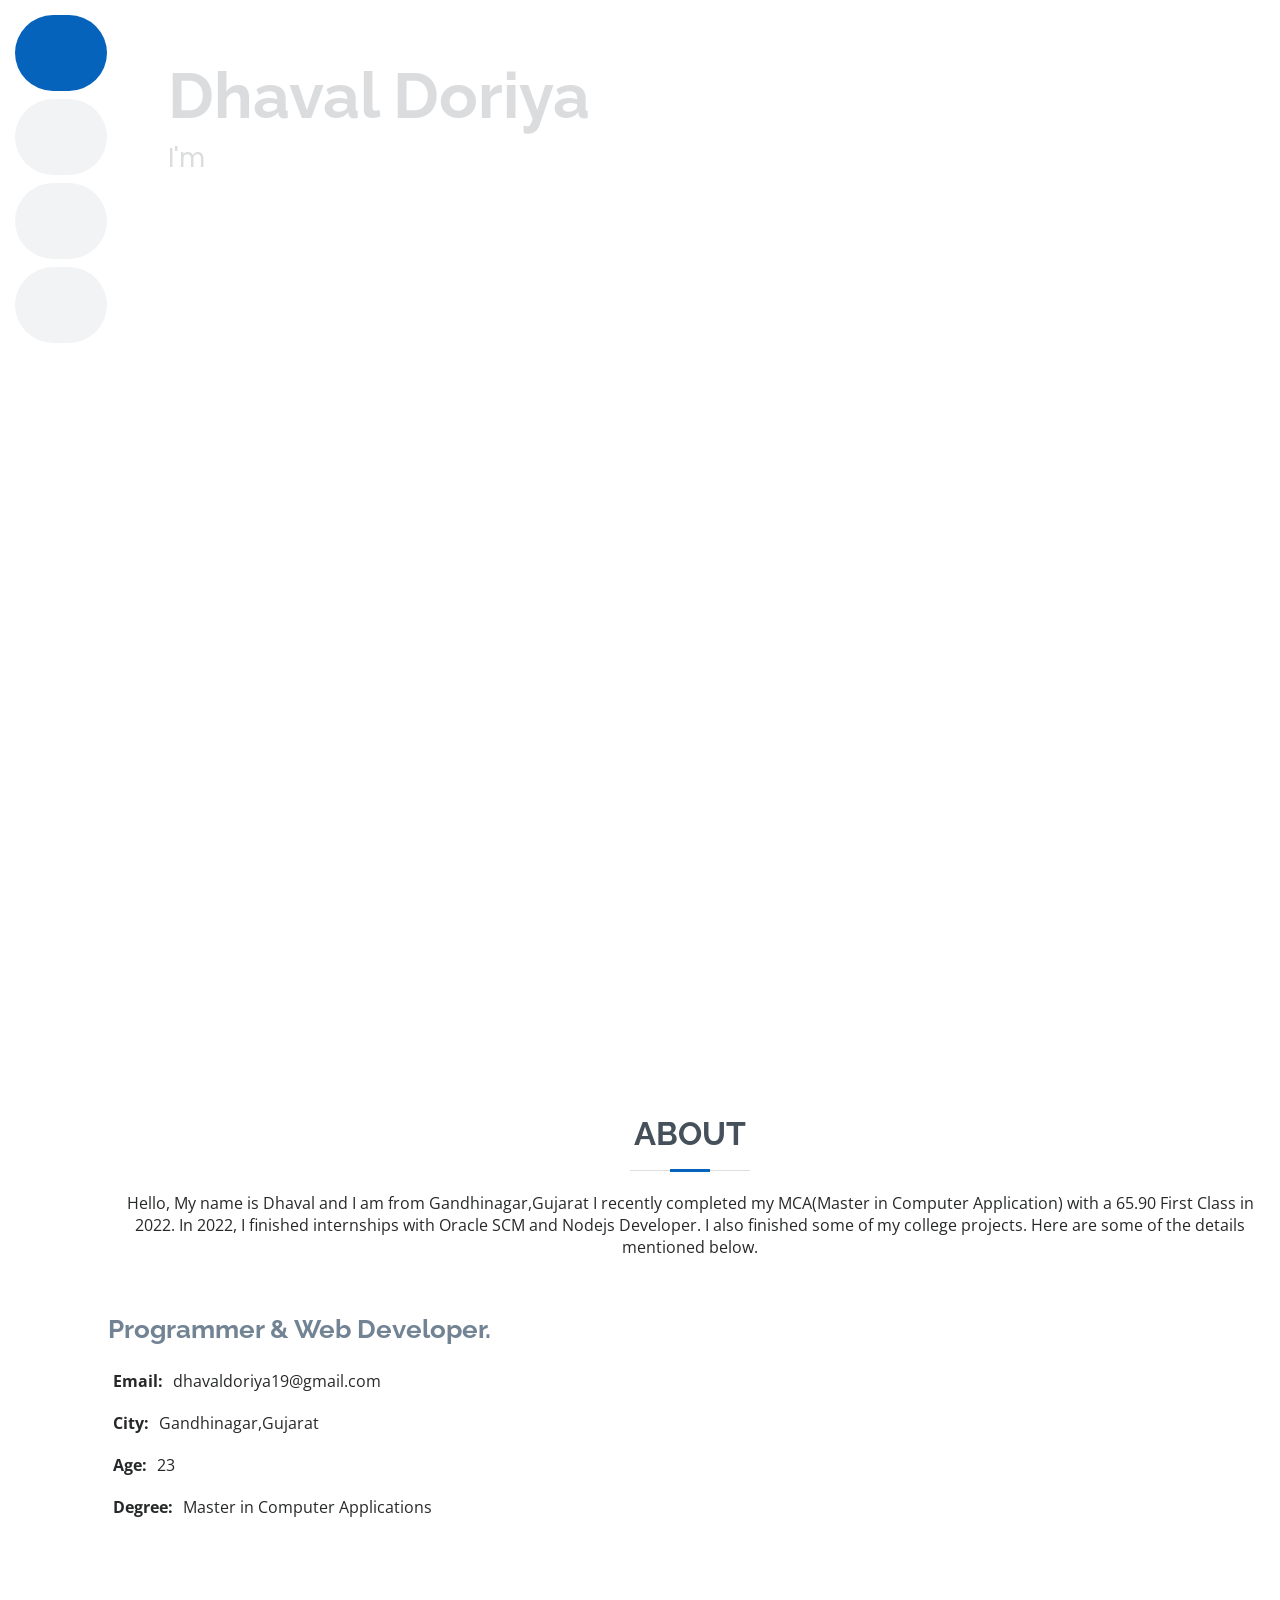
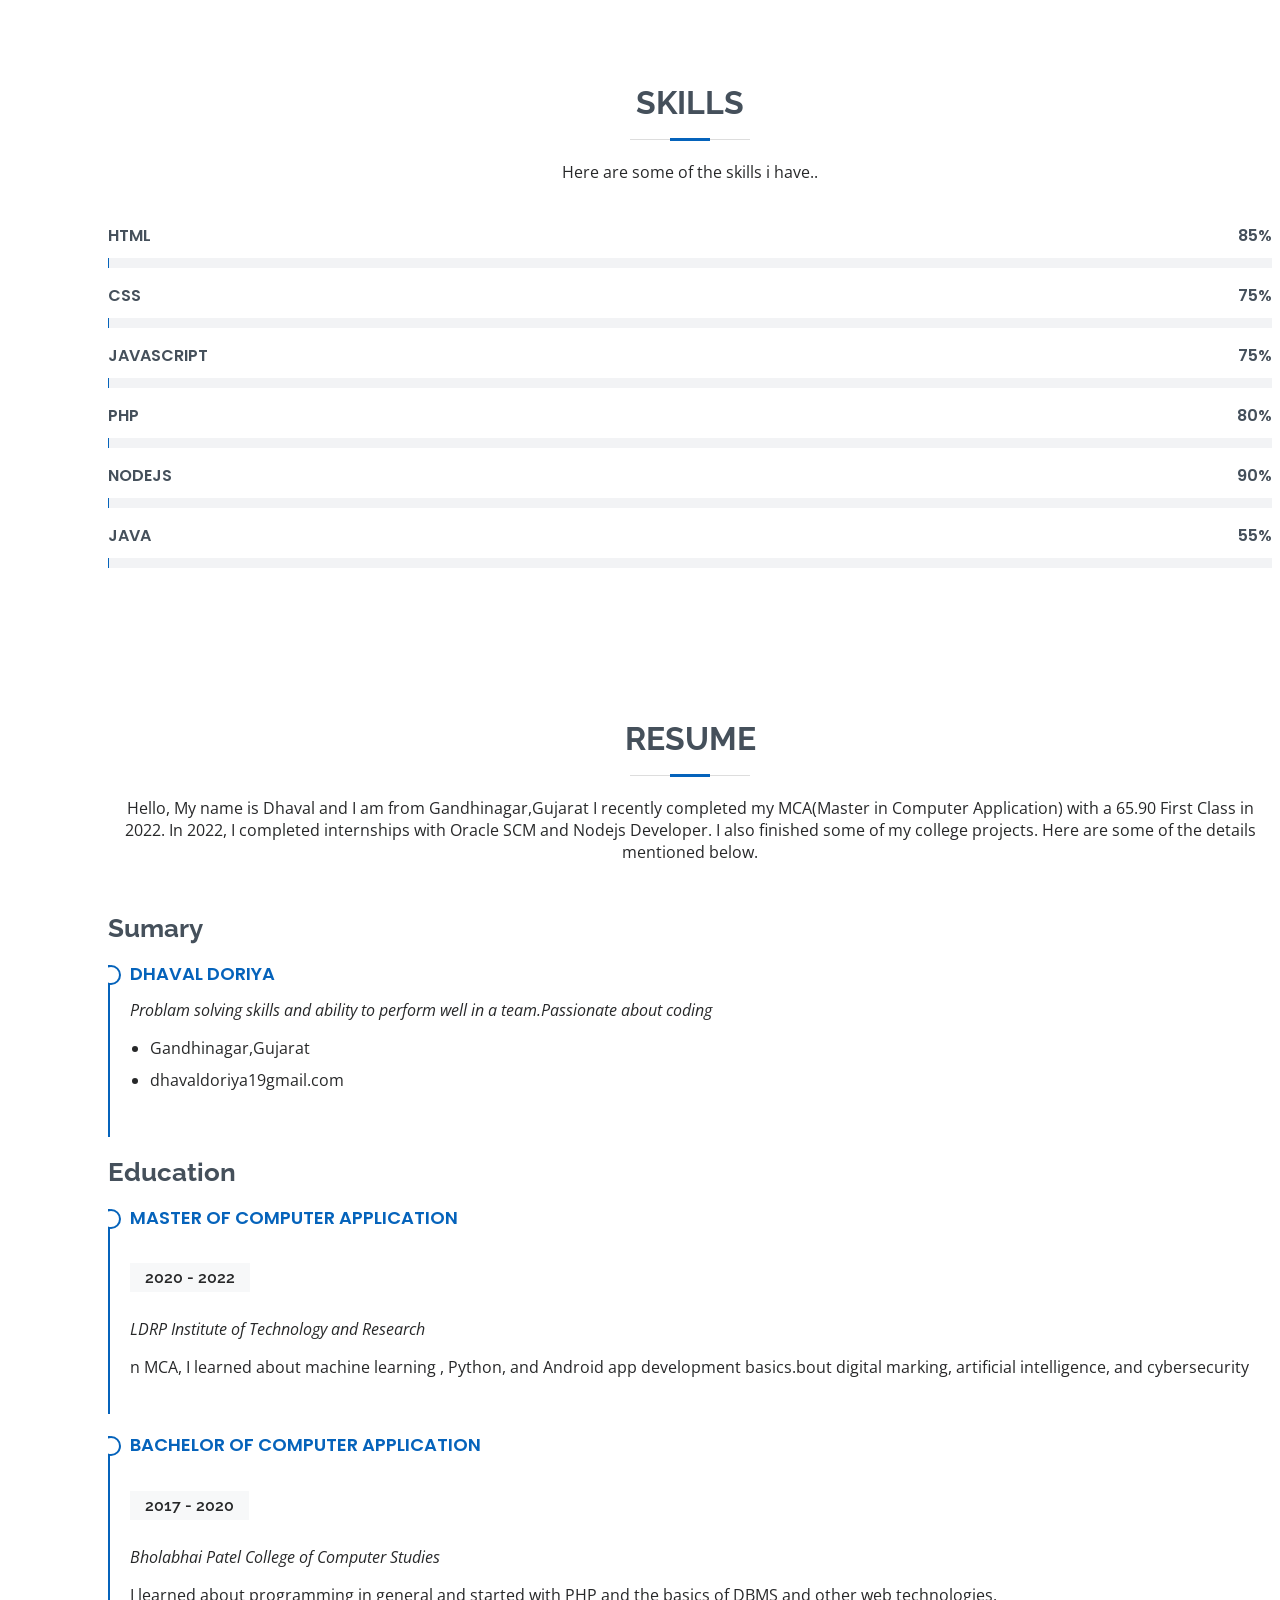
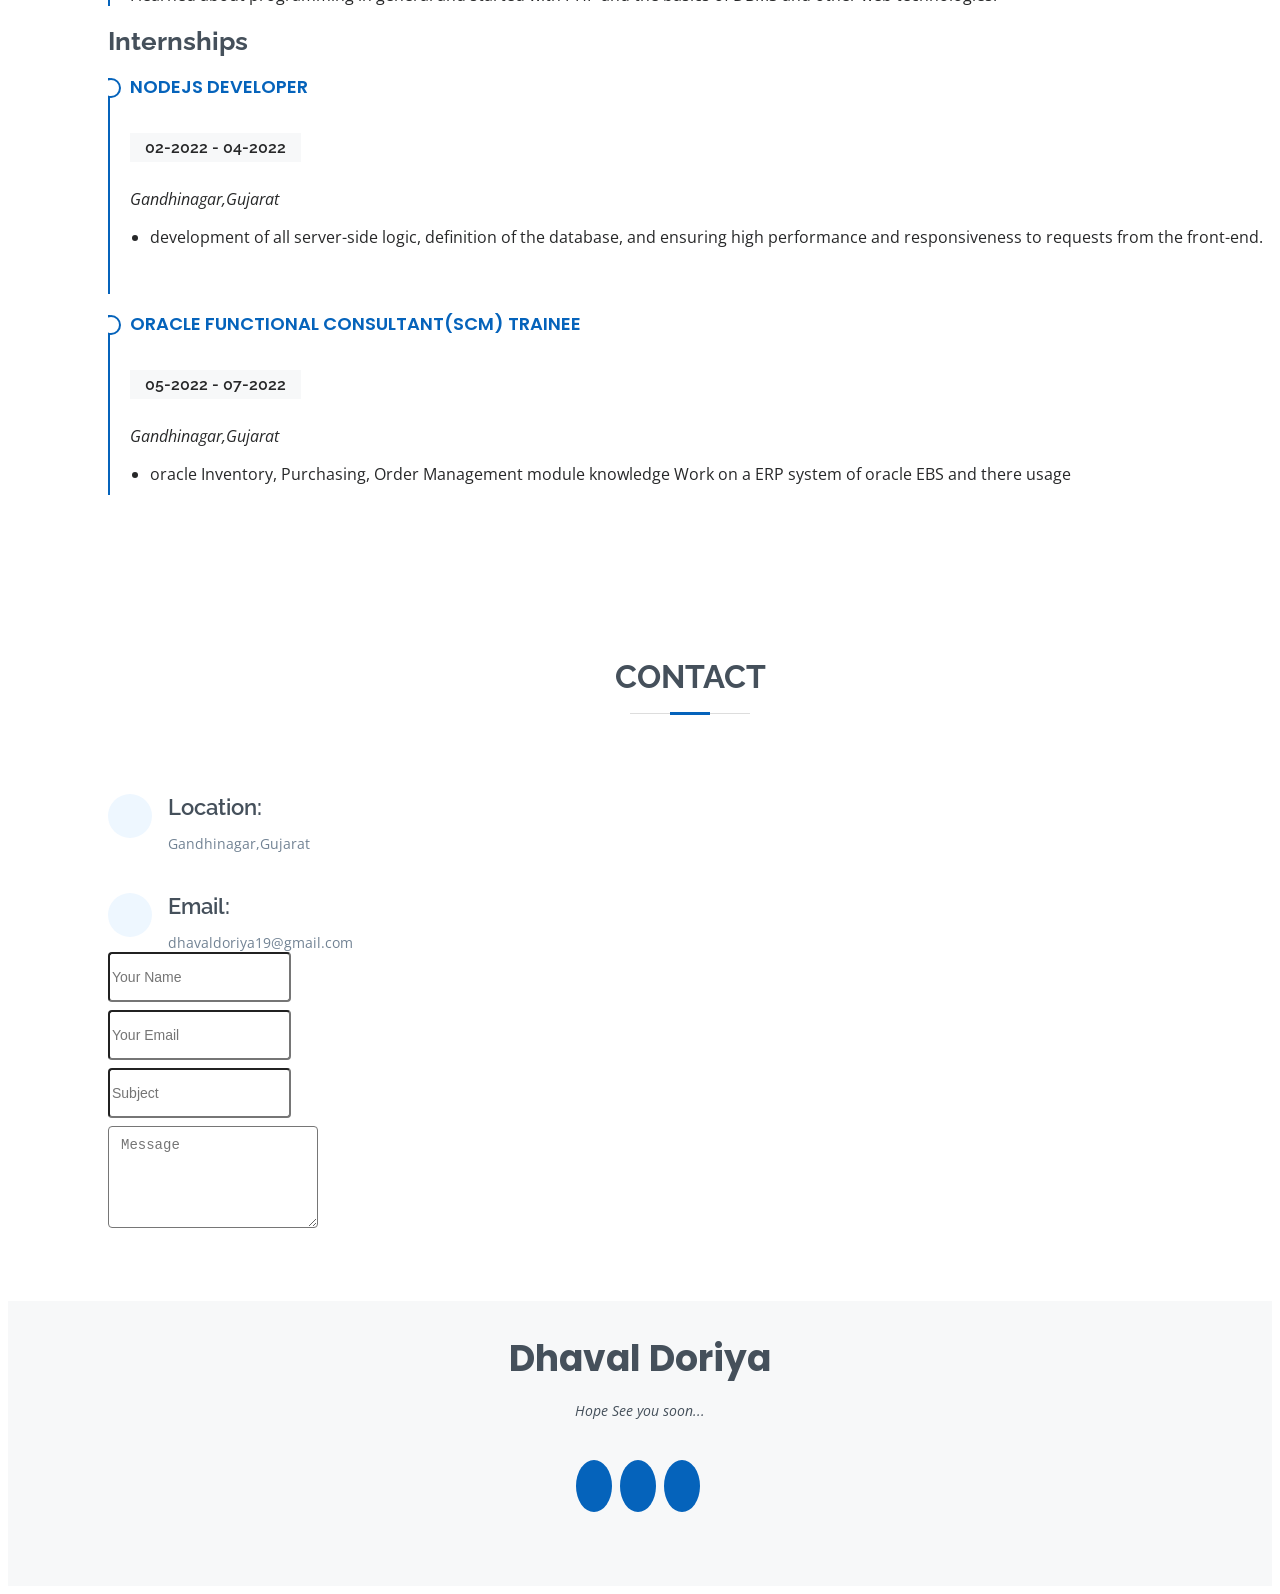
==== commit 9c7dfe7f: "typo" ====
--- a/index.html
+++ b/index.html
@@ -5,13 +5,13 @@
   <meta charset="utf-8">
   <meta content="width=device-width, initial-scale=1.0" name="viewport">
 
-  <title>MyResume Bootstrap Template - Index</title>
-  <meta content="" name="description">
+  <title>Dhaval Doriya - Portfolio</title>
+  <meta content="" name="description" content="Hello My name is Dhaval Click for more Details">
   <meta content="" name="keywords">
 
   <!-- Favicons -->
-  <link href="assets/img/favicon1.png" rel="icon">
-  <link href="assets/img/apple-touch-icon.png" rel="apple-touch-icon">
+  <link href="assets/img/favicon.png" rel="icon">
+  <link href="assets/img/favicon.png" rel="apple-touch-icon">
 
   <!-- Google Fonts -->
   <link href="https://fonts.googleapis.com/css?family=Open+Sans:300,300i,400,400i,600,600i,700,700i|Raleway:300,300i,400,400i,500,500i,600,600i,700,700i|Poppins:300,300i,400,400i,500,500i,600,600i,700,700i" rel="stylesheet">
@@ -256,8 +256,8 @@
               <p><em>Problam solving skills and ability to perform well in a team.Passionate about coding
               </em></p>
               <ul>
-                <li>Portland par 127,Orlando, FL</li>
-                <li>(123) 456-7891</li>
+                <li>Gandhinagar,Gujarat</li>
+                <!-- <li>(123) 456-7891</li> -->
                 <li>dhavaldoriya19gmail.com</li>
               </ul>
             </div>
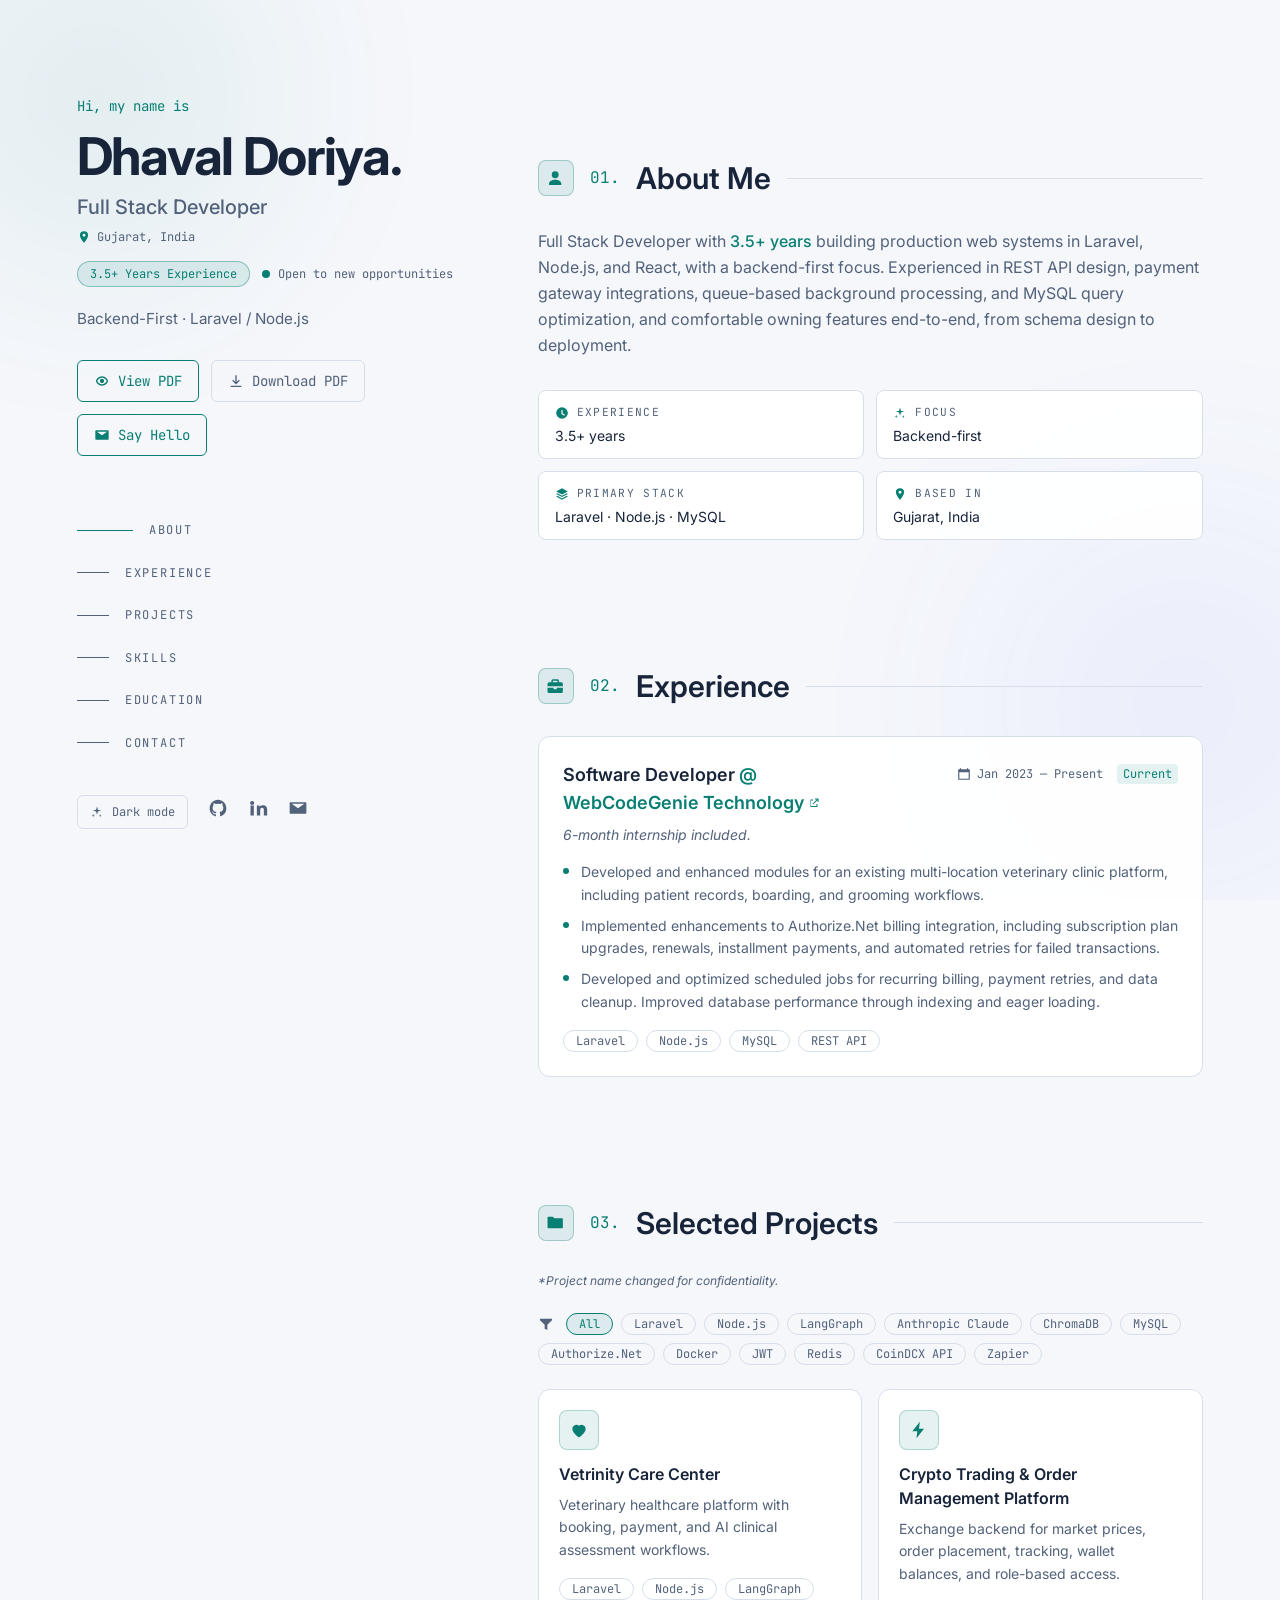
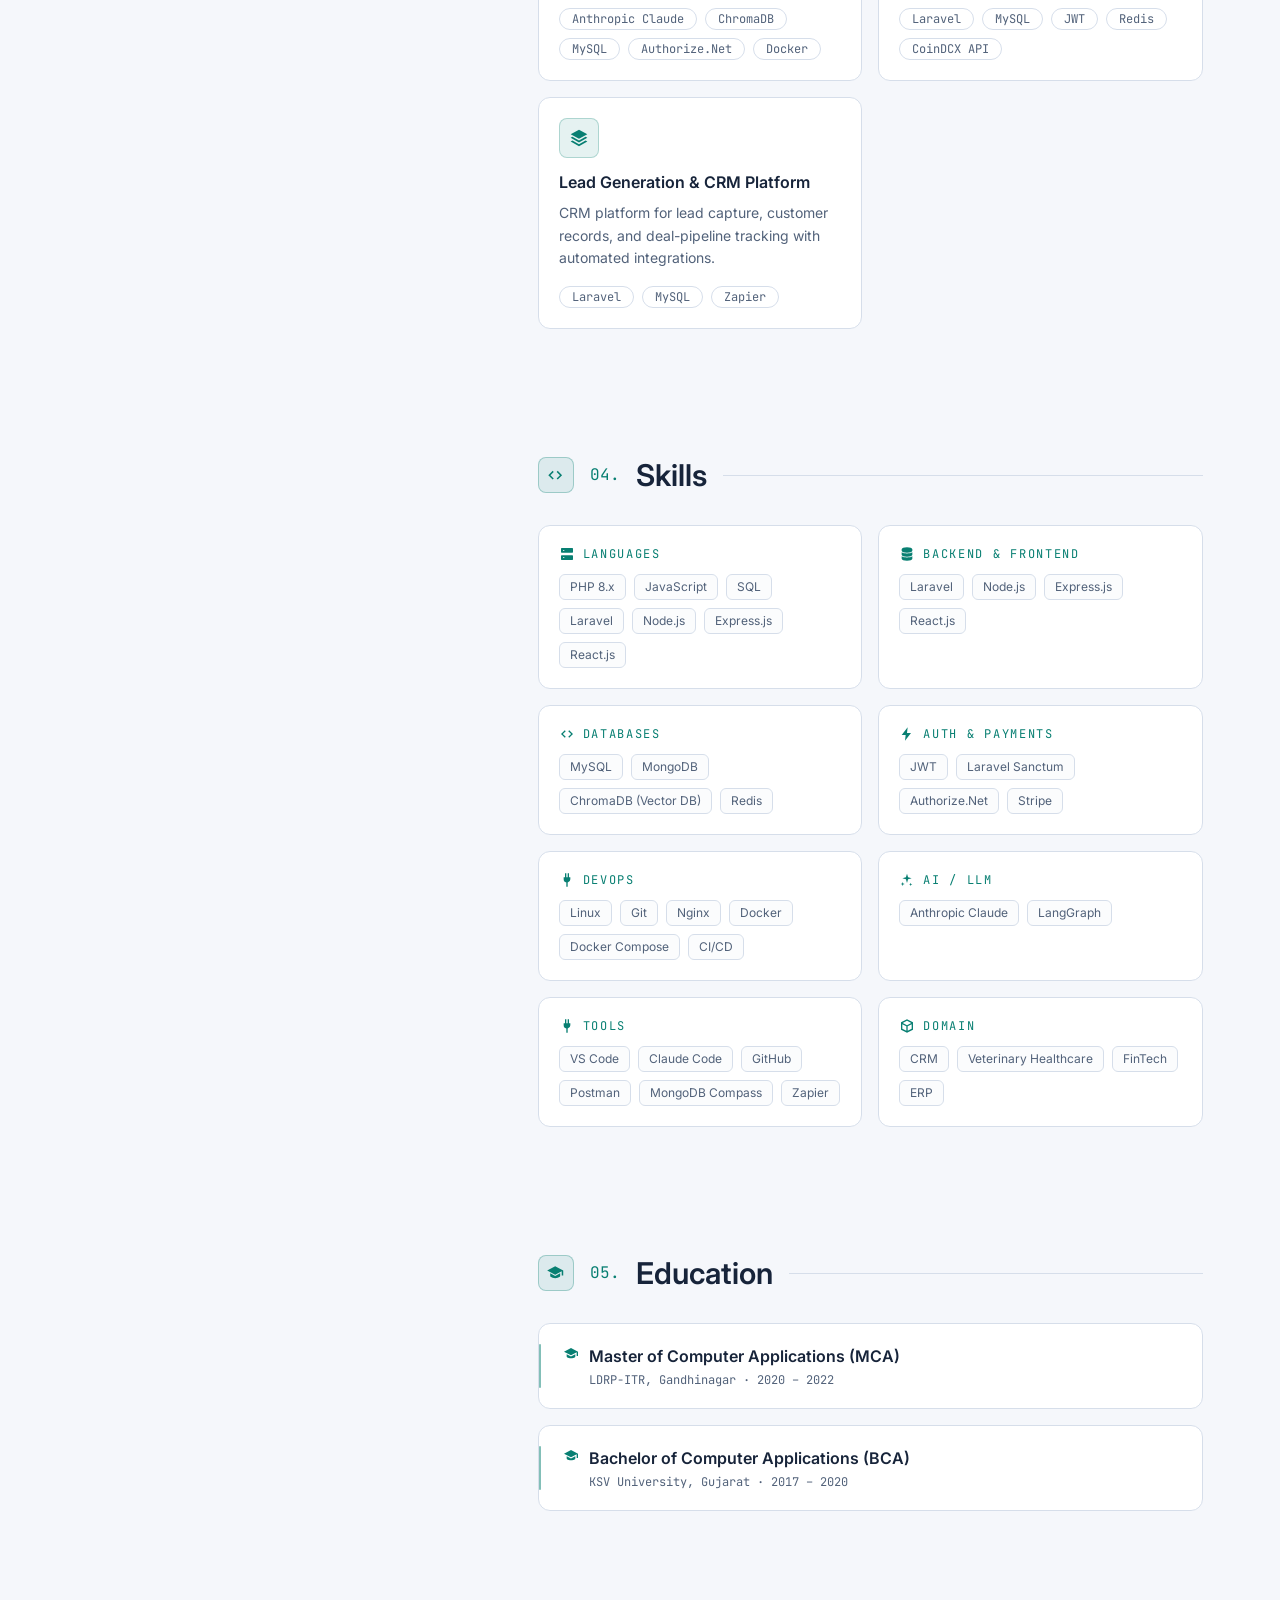
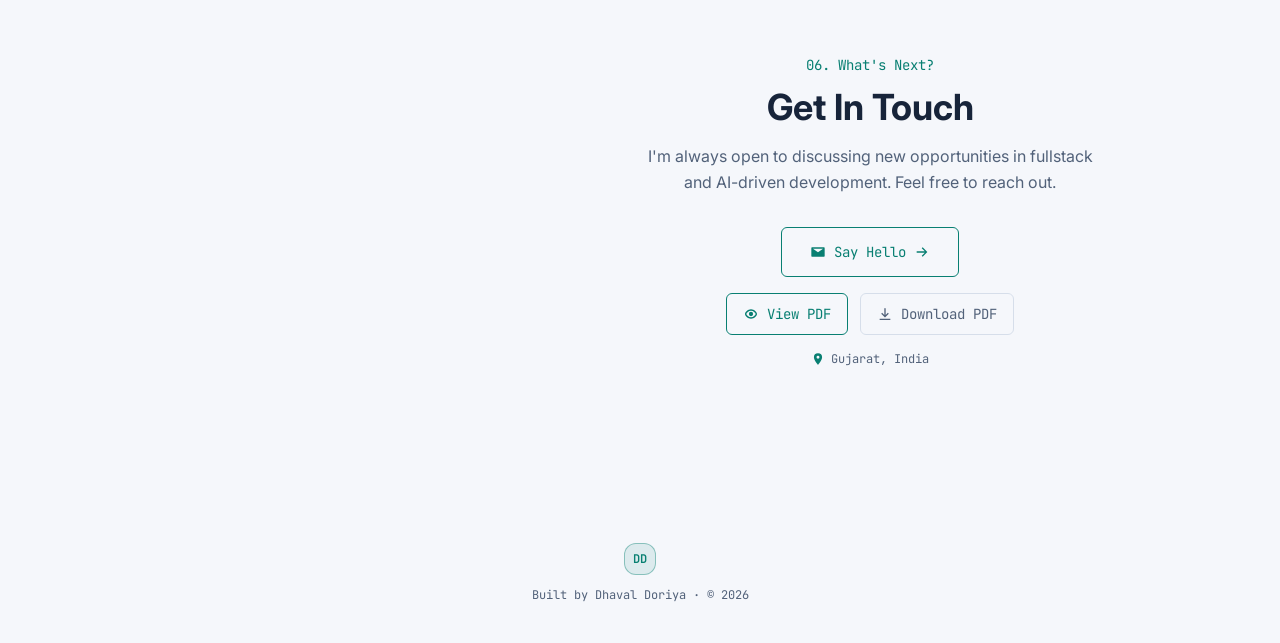
==== commit dac44e25: "V2 portfolio" ====
--- a/index.html
+++ b/index.html
@@ -1,758 +1,10 @@
-<!DOCTYPE html>
-<html lang="en">
-
-<head>
-  <meta charset="utf-8">
-  <meta content="width=device-width, initial-scale=1.0" name="viewport">
-
-  <title>Dhaval Doriya - Portfolio</title>
-  <meta content="" name="description" content="Hello My name is Dhaval Click for more Details">
-  <meta content="" name="keywords">
-
-  <!-- Favicons -->
-  <link href="assets/img/favicon.png" rel="icon">
-  <link href="assets/img/favicon.png" rel="apple-touch-icon">
-
-  <!-- Google Fonts -->
-  <link href="https://fonts.googleapis.com/css?family=Open+Sans:300,300i,400,400i,600,600i,700,700i|Raleway:300,300i,400,400i,500,500i,600,600i,700,700i|Poppins:300,300i,400,400i,500,500i,600,600i,700,700i" rel="stylesheet">
-
-  <!-- Vendor CSS Files -->
-  <link href="assets/vendor/aos/aos.css" rel="stylesheet">
-  <link href="assets/vendor/bootstrap/css/bootstrap.min.css" rel="stylesheet">
-  <link href="assets/vendor/bootstrap-icons/bootstrap-icons.css" rel="stylesheet">
-  <link href="assets/vendor/boxicons/css/boxicons.min.css" rel="stylesheet">
-  <link href="assets/vendor/glightbox/css/glightbox.min.css" rel="stylesheet">
-  <link href="assets/vendor/swiper/swiper-bundle.min.css" rel="stylesheet">
-
-  <!-- Template Main CSS File -->
-  <link href="assets/css/style.css" rel="stylesheet">
-
-  <!-- =======================================================
-  * Template Name: MyResume - v4.8.1
-  * Template URL: https://bootstrapmade.com/free-html-bootstrap-template-my-resume/
-  * Author: BootstrapMade.com
-  * License: https://bootstrapmade.com/license/
-  ======================================================== -->
-</head>
-
-<body>
-
-  <!-- ======= Mobile nav toggle button ======= -->
-  <!-- <button type="button" class="mobile-nav-toggle d-xl-none"><i class="bi bi-list mobile-nav-toggle"></i></button> -->
-  <i class="bi bi-list mobile-nav-toggle d-xl-none"></i>
-  <!-- ======= Header ======= -->
-  <header id="header" class="d-flex flex-column justify-content-center">
-
-    <nav id="navbar" class="navbar nav-menu">
-      <ul>
-        <li><a href="#hero" class="nav-link scrollto active"><i class="bx bx-home"></i> <span>Home</span></a></li>
-        <li><a href="#about" class="nav-link scrollto"><i class="bx bx-user"></i> <span>About</span></a></li>
-        <li><a href="#resume" class="nav-link scrollto"><i class="bx bx-file-blank"></i> <span>Resume</span></a></li>
-        <!-- <li><a href="#portfolio" class="nav-link scrollto"><i class="bx bx-book-content"></i> <span>Portfolio</span></a></li> -->
-        <!-- <li><a href="#services" class="nav-link scrollto"><i class="bx bx-server"></i> <span>Services</span></a></li> -->
-        <li><a href="#contact" class="nav-link scrollto"><i class="bx bx-envelope"></i> <span>Contact</span></a></li>
-      </ul>
-    </nav><!-- .nav-menu -->
-
-  </header><!-- End Header -->
-
-  <!-- ======= Hero Section ======= -->
-  <section id="hero" class="d-flex flex-column justify-content-center">
-   
-    <div class="container" data-aos="zoom-in" data-aos-delay="100">
-      <h1>Dhaval Doriya</h1>
-      <p>I'm <span class="typed" data-typed-items="Developer"></span></p>
-      <div class="social-links">
-        <!-- <a href="#" class="facebook"><i class="bx bxl-facebook"></i></a> -->
-        <a href="https://www.linkedin.com/in/dhavaldoriya/" class="linkedin"><i class="bx bxl-linkedin"></i></a>
-        <!-- <a href="#" class="google-plus"><i class="bx bxl-skype"></i></a> -->
-        <!-- <a href="#" class="linkedin"><i class="bx bxl-linkedin"></i></a> -->
-        <a href="https://www.github.com/dhavaldoriya" class="twitter"><i class="bx bxl-github"></i></a>
-
-      </div>
-    </div>
-  </section><!-- End Hero -->
-
-  <main id="main">
-
-    <!-- ======= About Section ======= -->
-    <section id="about" class="about">
-      <div class="container" data-aos="fade-up">
-
-        <div class="section-title">
-          <h2>About</h2>
-          <p>Hello, My name is Dhaval and I am from Gandhinagar,Gujarat I recently completed my MCA(Master in Computer Application) with a 65.90 First Class in 2022. In 2022, I finished internships with Oracle SCM and Nodejs Developer. I also finished some of my college projects. Here are some of the details mentioned below.</p>
-        </div>
-
-        <div class="row">
-          <div class="col-lg-4">
-            <!-- <img src="assets/img/profile-img.jpg" class="img-fluid" alt=""> -->
-          </div>
-          <div class="col-lg-8 pt-4 pt-lg-0 content">
-            <h3>Programmer &amp; Web Developer.</h3>
-            <p class="fst-italic">
-              
-            </p>
-            <div class="row">
-              <div class="col-lg-6">
-                <ul>
-                  <!-- <li><i class="bi bi-chevron-right"></i> <strong>Birthday:</strong> <span>1 May 1995</span></li> -->
-                  <!-- <li><i class="bi bi-chevron-right"></i> <strong>Website:</strong> <span>www.example.com</span></li> -->
-                  <!-- <li><i class="bi bi-chevron-right"></i> <strong>Phone:</strong> <span>+91 84015-88475</span></li> -->
-                  <li><i class="bi bi-chevron-right"></i> <strong>Email:</strong> <span>dhavaldoriya19@gmail.com</span></li>
-
-                  <li><i class="bi bi-chevron-right"></i> <strong>City:</strong> <span>Gandhinagar,Gujarat</span></li>
-                </ul>
-              </div>
-              <div class="col-lg-6">
-                <ul>
-                  <li><i class="bi bi-chevron-right"></i> <strong>Age:</strong> <span>23</span></li>
-                  <li><i class="bi bi-chevron-right"></i> <strong>Degree:</strong> <span> Master in Computer Applications</span></li>
-                  <!-- <li><i class="bi bi-chevron-right"></i> <strong>Freelance:</strong> <span>Available</span></li> -->
-                </ul>
-              </div>
-            </div>
-            <!-- <p>
-              Officiis eligendi itaque labore et dolorum mollitia officiis optio vero. Quisquam sunt adipisci omnis et ut. Nulla accusantium dolor incidunt officia tempore. Et eius omnis.
-              Cupiditate ut dicta maxime officiis quidem quia. Sed et consectetur qui quia repellendus itaque neque. Aliquid amet quidem ut quaerat cupiditate. Ab et eum qui repellendus omnis culpa magni laudantium dolores.
-            </p> -->
-          </div>
-        </div>
-
-      </div>
-    </section>
-    <!-- End About Section -->
-
-    <!-- ======= Facts Section ======= -->
-    <!-- <section id="facts" class="facts">
-      <div class="container" data-aos="fade-up">
-
-        <div class="section-title">
-          <h2>Facts</h2>
-          <p>Magnam dolores commodi suscipit. Necessitatibus eius consequatur ex aliquid fuga eum quidem. Sit sint consectetur velit. Quisquam quos quisquam cupiditate. Et nemo qui impedit suscipit alias ea. Quia fugiat sit in iste officiis commodi quidem hic quas.</p>
-        </div>
-
-        <div class="row">
-
-          <div class="col-lg-3 col-md-6">
-            <div class="count-box">
-              <i class="bi bi-emoji-smile"></i>
-              <span data-purecounter-start="0" data-purecounter-end="232" data-purecounter-duration="1" class="purecounter"></span>
-              <p>Happy Clients</p>
-            </div>
-          </div>
-
-          <div class="col-lg-3 col-md-6 mt-5 mt-md-0">
-            <div class="count-box">
-              <i class="bi bi-journal-richtext"></i>
-              <span data-purecounter-start="0" data-purecounter-end="521" data-purecounter-duration="1" class="purecounter"></span>
-              <p>Projects</p>
-            </div>
-          </div>
-
-          <div class="col-lg-3 col-md-6 mt-5 mt-lg-0">
-            <div class="count-box">
-              <i class="bi bi-headset"></i>
-              <span data-purecounter-start="0" data-purecounter-end="1463" data-purecounter-duration="1" class="purecounter"></span>
-              <p>Hours Of Support</p>
-            </div>
-          </div>
-
-          <div class="col-lg-3 col-md-6 mt-5 mt-lg-0">
-            <div class="count-box">
-              <i class="bi bi-award"></i>
-              <span data-purecounter-start="0" data-purecounter-end="25" data-purecounter-duration="1" class="purecounter"></span>
-              <p>Awards</p>
-            </div>
-          </div>
-
-        </div>
-
-      </div>
-    </section>End Facts Section -->
-
-    <!-- ======= Skills Section ======= -->
-    <section id="skills" class="skills section-bg">
-      <div class="container" data-aos="fade-up">
-
-        <div class="section-title">
-          <h2>Skills</h2>
-          <p>Here are some of the skills i have..</p>
-        </div>
-
-        <div class="row skills-content">
-
-          <div class="col-lg-6">
-
-            <div class="progress">
-              <span class="skill">HTML <i class="val">85%</i></span>
-              <div class="progress-bar-wrap">
-                <div class="progress-bar" role="progressbar" aria-valuenow="90" aria-valuemin="0" aria-valuemax="85"></div>
-              </div>
-            </div>
-
-            <div class="progress">
-              <span class="skill">CSS <i class="val">75%</i></span>
-              <div class="progress-bar-wrap">
-                <div class="progress-bar" role="progressbar" aria-valuenow="75" aria-valuemin="0" aria-valuemax="100"></div>
-              </div>
-            </div>
-
-            <div class="progress">
-              <span class="skill">JavaScript <i class="val">75%</i></span>
-              <div class="progress-bar-wrap">
-                <div class="progress-bar" role="progressbar" aria-valuenow="75" aria-valuemin="0" aria-valuemax="100"></div>
-              </div>
-            </div>
-
-          </div>
-
-          <div class="col-lg-6">
-
-            <div class="progress">
-              <span class="skill">PHP <i class="val">80%</i></span>
-              <div class="progress-bar-wrap">
-                <div class="progress-bar" role="progressbar" aria-valuenow="80" aria-valuemin="0" aria-valuemax="100"></div>
-              </div>
-            </div>
-
-            <div class="progress">
-              <span class="skill">Nodejs<i class="val">90%</i></span>
-              <div class="progress-bar-wrap">
-                <div class="progress-bar" role="progressbar" aria-valuenow="90" aria-valuemin="0" aria-valuemax="100"></div>
-              </div>
-            </div>
-
-            <div class="progress">
-              <span class="skill">Java <i class="val">55%</i></span>
-              <div class="progress-bar-wrap">
-                <div class="progress-bar" role="progressbar" aria-valuenow="55" aria-valuemin="0" aria-valuemax="100"></div>
-              </div>
-            </div>
-
-          </div>
-
-        </div>
-
-      </div>
-    </section><!-- End Skills Section -->
-
-    <!-- ======= Resume Section ======= -->
-    <section id="resume" class="resume">
-      <div class="container" data-aos="fade-up">
-
-        <div class="section-title">
-          <h2>Resume</h2>
-          <p>Hello, My name is Dhaval and I am from Gandhinagar,Gujarat I recently completed my MCA(Master in Computer Application) with a 65.90 First Class in 2022. In 2022, I completed  internships with Oracle SCM and Nodejs Developer. I also finished some of my college projects. Here are some of the details mentioned below.
-
-          </p>
-        </div>
-
-        <div class="row">
-          <div class="col-lg-6">
-            <h3 class="resume-title">Sumary</h3>
-            <div class="resume-item pb-0">
-              <h4>Dhaval Doriya</h4>
-              <p><em>Problam solving skills and ability to perform well in a team.Passionate about coding
-              </em></p>
-              <ul>
-                <li>Gandhinagar,Gujarat</li>
-                <!-- <li>(123) 456-7891</li> -->
-                <li>dhavaldoriya19gmail.com</li>
-              </ul>
-            </div>
-
-            <h3 class="resume-title">Education</h3>
-            <div class="resume-item">
-              <h4>Master of computer application
-                <!-- &amp; Graphic Design -->
-              </h4>
-              <h5>2020 - 2022</h5>
-              <p><em>LDRP Institute of Technology and Research              </em></p>
-              <p>n MCA, I learned about machine learning , Python, and Android app development basics.bout digital marking, artificial intelligence, and cybersecurity</p>
-            </div>
-            <div class="resume-item">
-              <h4>Bachelor of computer application</h4>
-              <h5>2017 - 2020</h5>
-              <p><em>Bholabhai Patel College of Computer Studies</em></p>
-              <p>I learned about programming in general and started with PHP and the basics of DBMS and other web technologies.</p>
-            </div>
-          </div>
-          <div class="col-lg-6">
-            <!-- <h3 class="resume-title">Professional Experience</h3> -->
-            <h3 class="resume-title">Internships</h3>
-            <div class="resume-item">
-              <h4>Nodejs Developer</h4>
-              <h5>02-2022 - 04-2022</h5>
-              <p><em>Gandhinagar,Gujarat </em></p>
-              <ul>
-                <li>development of all server-side logic, definition of the database, and ensuring high
-                  performance and responsiveness to requests from the front-end. </li>
-                <!-- <li>Delegate tasks to the 7 members of the design team and provide counsel on all aspects of the project. </li>
-                <li>Supervise the assessment of all graphic materials in order to ensure quality and accuracy of the design</li>
-                <li>Oversee the efficient use of production project budgets ranging from $2,000 - $25,000</li> -->
-              </ul>
-            </div>
-            <div class="resume-item">
-              <h4>oracle functional consultant(SCM) Trainee</h4>
-              <h5>05-2022 - 07-2022</h5>
-              <p><em>Gandhinagar,Gujarat</em></p>
-              <ul>
-                <li>oracle Inventory, Purchasing, Order Management module  knowledge Work on a ERP system of oracle EBS and there usage</li>
-                <!-- <li>Managed up to 5 projects or tasks at a given time while under pressure</li>
-                <li>Recommended and consulted with clients on the most appropriate graphic design</li>
-                <li>Created 4+ design presentations and proposals a month for clients and account managers</li> -->
-              </ul>
-            </div>
-          </div>
-        </div>
-
-      </div>
-    </section><!-- End Resume Section -->
-
-    <!-- ======= Portfolio Section ======= -->
-    <!-- <section id="portfolio" class="portfolio section-bg">
-      <div class="container" data-aos="fade-up">
-
-        <div class="section-title">
-          <h2>Portfolio</h2>
-          <p>Magnam dolores commodi suscipit. Necessitatibus eius consequatur ex aliquid fuga eum quidem. Sit sint consectetur velit. Quisquam quos quisquam cupiditate. Et nemo qui impedit suscipit alias ea. Quia fugiat sit in iste officiis commodi quidem hic quas.</p>
-        </div>
-
-        <div class="row">
-          <div class="col-lg-12 d-flex justify-content-center" data-aos="fade-up" data-aos-delay="100">
-            <ul id="portfolio-flters">
-              <li data-filter="*" class="filter-active">All</li>
-              <li data-filter=".filter-app">App</li>
-              <li data-filter=".filter-card">Card</li>
-              <li data-filter=".filter-web">Web</li>
-            </ul>
-          </div>
-        </div>
-
-        <div class="row portfolio-container" data-aos="fade-up" data-aos-delay="200">
-
-          <div class="col-lg-4 col-md-6 portfolio-item filter-app">
-            <div class="portfolio-wrap">
-              <img src="assets/img/portfolio/portfolio-1.jpg" class="img-fluid" alt="">
-              <div class="portfolio-info">
-                <h4>App 1</h4>
-                <p>App</p>
-                <div class="portfolio-links">
-                  <a href="assets/img/portfolio/portfolio-1.jpg" data-gallery="portfolioGallery" class="portfolio-lightbox" title="App 1"><i class="bx bx-plus"></i></a>
-                  <a href="portfolio-details.html" class="portfolio-details-lightbox" data-glightbox="type: external" title="Portfolio Details"><i class="bx bx-link"></i></a>
-                </div>
-              </div>
-            </div>
-          </div>
-
-          <div class="col-lg-4 col-md-6 portfolio-item filter-web">
-            <div class="portfolio-wrap">
-              <img src="assets/img/portfolio/portfolio-2.jpg" class="img-fluid" alt="">
-              <div class="portfolio-info">
-                <h4>Web 3</h4>
-                <p>Web</p>
-                <div class="portfolio-links">
-                  <a href="assets/img/portfolio/portfolio-2.jpg" data-gallery="portfolioGallery" class="portfolio-lightbox" title="Web 3"><i class="bx bx-plus"></i></a>
-                  <a href="portfolio-details.html" class="portfolio-details-lightbox" data-glightbox="type: external" title="Portfolio Details"><i class="bx bx-link"></i></a>
-                </div>
-              </div>
-            </div>
-          </div>
-
-          <div class="col-lg-4 col-md-6 portfolio-item filter-app">
-            <div class="portfolio-wrap">
-              <img src="assets/img/portfolio/portfolio-3.jpg" class="img-fluid" alt="">
-              <div class="portfolio-info">
-                <h4>App 2</h4>
-                <p>App</p>
-                <div class="portfolio-links">
-                  <a href="assets/img/portfolio/portfolio-3.jpg" data-gallery="portfolioGallery" class="portfolio-lightbox" title="App 2"><i class="bx bx-plus"></i></a>
-                  <a href="portfolio-details.html" class="portfolio-details-lightbox" data-glightbox="type: external" title="Portfolio Details"><i class="bx bx-link"></i></a>
-                </div>
-              </div>
-            </div>
-          </div>
-
-          <div class="col-lg-4 col-md-6 portfolio-item filter-card">
-            <div class="portfolio-wrap">
-              <img src="assets/img/portfolio/portfolio-4.jpg" class="img-fluid" alt="">
-              <div class="portfolio-info">
-                <h4>Card 2</h4>
-                <p>Card</p>
-                <div class="portfolio-links">
-                  <a href="assets/img/portfolio/portfolio-4.jpg" data-gallery="portfolioGallery" class="portfolio-lightbox" title="Card 2"><i class="bx bx-plus"></i></a>
-                  <a href="portfolio-details.html" class="portfolio-details-lightbox" data-glightbox="type: external" title="Portfolio Details"><i class="bx bx-link"></i></a>
-                </div>
-              </div>
-            </div>
-          </div>
-
-          <div class="col-lg-4 col-md-6 portfolio-item filter-web">
-            <div class="portfolio-wrap">
-              <img src="assets/img/portfolio/portfolio-5.jpg" class="img-fluid" alt="">
-              <div class="portfolio-info">
-                <h4>Web 2</h4>
-                <p>Web</p>
-                <div class="portfolio-links">
-                  <a href="assets/img/portfolio/portfolio-5.jpg" data-gallery="portfolioGallery" class="portfolio-lightbox" title="Web 2"><i class="bx bx-plus"></i></a>
-                  <a href="portfolio-details.html" class="portfolio-details-lightbox" data-glightbox="type: external" title="Portfolio Details"><i class="bx bx-link"></i></a>
-                </div>
-              </div>
-            </div>
-          </div>
-
-          <div class="col-lg-4 col-md-6 portfolio-item filter-app">
-            <div class="portfolio-wrap">
-              <img src="assets/img/portfolio/portfolio-6.jpg" class="img-fluid" alt="">
-              <div class="portfolio-info">
-                <h4>App 3</h4>
-                <p>App</p>
-                <div class="portfolio-links">
-                  <a href="assets/img/portfolio/portfolio-6.jpg" data-gallery="portfolioGallery" class="portfolio-lightbox" title="App 3"><i class="bx bx-plus"></i></a>
-                  <a href="portfolio-details.html" class="portfolio-details-lightbox" data-glightbox="type: external" title="Portfolio Details"><i class="bx bx-link"></i></a>
-                </div>
-              </div>
-            </div>
-          </div>
-
-          <div class="col-lg-4 col-md-6 portfolio-item filter-card">
-            <div class="portfolio-wrap">
-              <img src="assets/img/portfolio/portfolio-7.jpg" class="img-fluid" alt="">
-              <div class="portfolio-info">
-                <h4>Card 1</h4>
-                <p>Card</p>
-                <div class="portfolio-links">
-                  <a href="assets/img/portfolio/portfolio-7.jpg" data-gallery="portfolioGallery" class="portfolio-lightbox" title="Card 1"><i class="bx bx-plus"></i></a>
-                  <a href="portfolio-details.html" class="portfolio-details-lightbox" data-glightbox="type: external" title="Portfolio Details"><i class="bx bx-link"></i></a>
-                </div>
-              </div>
-            </div>
-          </div>
-
-          <div class="col-lg-4 col-md-6 portfolio-item filter-card">
-            <div class="portfolio-wrap">
-              <img src="assets/img/portfolio/portfolio-8.jpg" class="img-fluid" alt="">
-              <div class="portfolio-info">
-                <h4>Card 3</h4>
-                <p>Card</p>
-                <div class="portfolio-links">
-                  <a href="assets/img/portfolio/portfolio-8.jpg" data-gallery="portfolioGallery" class="portfolio-lightbox" title="Card 3"><i class="bx bx-plus"></i></a>
-                  <a href="portfolio-details.html" class="portfolio-details-lightbox" data-glightbox="type: external" title="Portfolio Details"><i class="bx bx-link"></i></a>
-                </div>
-              </div>
-            </div>
-          </div>
-
-          <div class="col-lg-4 col-md-6 portfolio-item filter-web">
-            <div class="portfolio-wrap">
-              <img src="assets/img/portfolio/portfolio-9.jpg" class="img-fluid" alt="">
-              <div class="portfolio-info">
-                <h4>Web 3</h4>
-                <p>Web</p>
-                <div class="portfolio-links">
-                  <a href="assets/img/portfolio/portfolio-9.jpg" data-gallery="portfolioGallery" class="portfolio-lightbox" title="Web 3"><i class="bx bx-plus"></i></a>
-                  <a href="portfolio-details.html" class="portfolio-details-lightbox" data-glightbox="type: external" title="Portfolio Details"><i class="bx bx-link"></i></a>
-                </div>
-              </div>
-            </div>
-          </div>
-
-        </div>
-
-      </div>
-    </section> -->
-    <!-- End Portfolio Section -->
-
-    <!-- ======= Services Section ======= -->
-    <!-- <section id="services" class="services">
-      <div class="container" data-aos="fade-up">
-
-        <div class="section-title">
-          <h2>Services</h2>
-          <p>Magnam dolores commodi suscipit. Necessitatibus eius consequatur ex aliquid fuga eum quidem. Sit sint consectetur velit. Quisquam quos quisquam cupiditate. Et nemo qui impedit suscipit alias ea. Quia fugiat sit in iste officiis commodi quidem hic quas.</p>
-        </div>
-
-        <div class="row">
-
-          <div class="col-lg-4 col-md-6 d-flex align-items-stretch" data-aos="zoom-in" data-aos-delay="100">
-            <div class="icon-box iconbox-blue">
-              <div class="icon">
-                <svg width="100" height="100" viewBox="0 0 600 600" xmlns="http://www.w3.org/2000/svg">
-                  <path stroke="none" stroke-width="0" fill="#f5f5f5" d="M300,521.0016835830174C376.1290562159157,517.8887921683347,466.0731472004068,529.7835943286574,510.70327084640275,468.03025145048787C554.3714126377745,407.6079735673963,508.03601936045806,328.9844924480964,491.2728898941984,256.3432110539036C474.5976632858925,184.082847569629,479.9380746630129,96.60480741107993,416.23090153303,58.64404602377083C348.86323505073057,18.502131276798302,261.93793281208167,40.57373210992963,193.5410806939664,78.93577620505333C130.42746243093433,114.334589627462,98.30271207620316,179.96522072025542,76.75703585869454,249.04625023123273C51.97151888228291,328.5150500222984,13.704378332031375,421.85034740162234,66.52175969318436,486.19268352777647C119.04800174914682,550.1803526380478,217.28368757567262,524.383925680826,300,521.0016835830174"></path>
-                </svg>
-                <i class="bx bxl-dribbble"></i>
-              </div>
-              <h4><a href="">Lorem Ipsum</a></h4>
-              <p>Voluptatum deleniti atque corrupti quos dolores et quas molestias excepturi</p>
-            </div>
-          </div>
-
-          <div class="col-lg-4 col-md-6 d-flex align-items-stretch mt-4 mt-md-0" data-aos="zoom-in" data-aos-delay="200">
-            <div class="icon-box iconbox-orange ">
-              <div class="icon">
-                <svg width="100" height="100" viewBox="0 0 600 600" xmlns="http://www.w3.org/2000/svg">
-                  <path stroke="none" stroke-width="0" fill="#f5f5f5" d="M300,582.0697525312426C382.5290701553225,586.8405444964366,449.9789794690241,525.3245884688669,502.5850820975895,461.55621195738473C556.606425686781,396.0723002908107,615.8543463187945,314.28637112970534,586.6730223649479,234.56875336149918C558.9533121215079,158.8439757836574,454.9685369536778,164.00468322053177,381.49747125262974,130.76875717737553C312.15926192815925,99.40240125094834,248.97055460311594,18.661163978235184,179.8680185752513,50.54337015887873C110.5421016452524,82.52863877960104,119.82277516462835,180.83849132639028,109.12597500060166,256.43424936330496C100.08760227029461,320.3096726198365,92.17705696193138,384.0621239912766,124.79988738764834,439.7174275375508C164.83382741302287,508.01625554203684,220.96474134820875,577.5009287672846,300,582.0697525312426"></path>
-                </svg>
-                <i class="bx bx-file"></i>
-              </div>
-              <h4><a href="">Sed Perspiciatis</a></h4>
-              <p>Duis aute irure dolor in reprehenderit in voluptate velit esse cillum dolore</p>
-            </div>
-          </div>
-
-          <div class="col-lg-4 col-md-6 d-flex align-items-stretch mt-4 mt-lg-0" data-aos="zoom-in" data-aos-delay="300">
-            <div class="icon-box iconbox-pink">
-              <div class="icon">
-                <svg width="100" height="100" viewBox="0 0 600 600" xmlns="http://www.w3.org/2000/svg">
-                  <path stroke="none" stroke-width="0" fill="#f5f5f5" d="M300,541.5067337569781C382.14930387511276,545.0595476570109,479.8736841581634,548.3450877840088,526.4010558755058,480.5488172755941C571.5218469581645,414.80211281144784,517.5187510058486,332.0715597781072,496.52539010469104,255.14436215662573C477.37192572678356,184.95920475031193,473.57363656557914,105.61284051026155,413.0603344069578,65.22779650032875C343.27470386102294,18.654635553484475,251.2091493199835,5.337323636656869,175.0934190732945,40.62881213300186C97.87086631185822,76.43348514350839,51.98124368387456,156.15599469081315,36.44837278890362,239.84606092416172C21.716077023791087,319.22268207091537,43.775223500013084,401.1760424656574,96.891909868211,461.97329694683043C147.22146801428983,519.5804099606455,223.5754009179313,538.201503339737,300,541.5067337569781"></path>
-                </svg>
-                <i class="bx bx-tachometer"></i>
-              </div>
-              <h4><a href="">Magni Dolores</a></h4>
-              <p>Excepteur sint occaecat cupidatat non proident, sunt in culpa qui officia</p>
-            </div>
-          </div>
-
-          <div class="col-lg-4 col-md-6 d-flex align-items-stretch mt-4" data-aos="zoom-in" data-aos-delay="100">
-            <div class="icon-box iconbox-yellow">
-              <div class="icon">
-                <svg width="100" height="100" viewBox="0 0 600 600" xmlns="http://www.w3.org/2000/svg">
-                  <path stroke="none" stroke-width="0" fill="#f5f5f5" d="M300,503.46388370962813C374.79870501325706,506.71871716319447,464.8034551963731,527.1746412648533,510.4981551193396,467.86667711651364C555.9287308511215,408.9015244558933,512.6030010748507,327.5744911775523,490.211057578863,256.5855673507754C471.097692560561,195.9906835881958,447.69079081568157,138.11976852964426,395.19560036434837,102.3242989838813C329.3053358748298,57.3949838291264,248.02791733380457,8.279543830951368,175.87071277845988,42.242879143198664C103.41431057327972,76.34704239035025,93.79494320519305,170.9812938413882,81.28167332365135,250.07896920659033C70.17666984294237,320.27484674793965,64.84698225790005,396.69656628748305,111.28512138212992,450.4950937839243C156.20124167950087,502.5303643271138,231.32542653798444,500.4755392045468,300,503.46388370962813"></path>
-                </svg>
-                <i class="bx bx-layer"></i>
-              </div>
-              <h4><a href="">Nemo Enim</a></h4>
-              <p>At vero eos et accusamus et iusto odio dignissimos ducimus qui blanditiis</p>
-            </div>
-          </div>
-
-          <div class="col-lg-4 col-md-6 d-flex align-items-stretch mt-4" data-aos="zoom-in" data-aos-delay="200">
-            <div class="icon-box iconbox-red">
-              <div class="icon">
-                <svg width="100" height="100" viewBox="0 0 600 600" xmlns="http://www.w3.org/2000/svg">
-                  <path stroke="none" stroke-width="0" fill="#f5f5f5" d="M300,532.3542879108572C369.38199826031484,532.3153073249985,429.10787420159085,491.63046689027357,474.5244479745417,439.17860296908856C522.8885846962883,383.3225815378663,569.1668002868075,314.3205725914397,550.7432151929288,242.7694973846089C532.6665558377875,172.5657663291529,456.2379748765914,142.6223662098291,390.3689995646985,112.34683881706744C326.66090330228417,83.06452184765237,258.84405631176094,53.51806209861945,193.32584062364296,78.48882559362697C121.61183558270385,105.82097193414197,62.805066853699245,167.19869350419734,48.57481801355237,242.6138429142374C34.843463184063346,315.3850353017275,76.69343916112496,383.4422959591041,125.22947124332185,439.3748458443577C170.7312796277747,491.8107796887764,230.57421082200815,532.3932930995766,300,532.3542879108572"></path>
-                </svg>
-                <i class="bx bx-slideshow"></i>
-              </div>
-              <h4><a href="">Dele Cardo</a></h4>
-              <p>Quis consequatur saepe eligendi voluptatem consequatur dolor consequuntur</p>
-            </div>
-          </div>
-
-          <div class="col-lg-4 col-md-6 d-flex align-items-stretch mt-4" data-aos="zoom-in" data-aos-delay="300">
-            <div class="icon-box iconbox-teal">
-              <div class="icon">
-                <svg width="100" height="100" viewBox="0 0 600 600" xmlns="http://www.w3.org/2000/svg">
-                  <path stroke="none" stroke-width="0" fill="#f5f5f5" d="M300,566.797414625762C385.7384707136149,576.1784315230908,478.7894351017131,552.8928747891023,531.9192734346935,484.94944893311C584.6109503024035,417.5663521118492,582.489472248146,322.67544863468447,553.9536738515405,242.03673114598146C529.1557734026468,171.96086150256528,465.24506316201064,127.66468636344209,395.9583748389544,100.7403814666027C334.2173773831606,76.7482773500951,269.4350130405921,84.62216499799875,207.1952322260088,107.2889140133804C132.92018162631612,134.33871894543012,41.79353780512637,160.00259165414826,22.644507872594943,236.69541883565114C3.319112789854554,314.0945973066697,72.72355303640163,379.243833228382,124.04198916343866,440.3218312028393C172.9286146004772,498.5055451809895,224.45579914871206,558.5317968840102,300,566.797414625762"></path>
-                </svg>
-                <i class="bx bx-arch"></i>
-              </div>
-              <h4><a href="">Divera Don</a></h4>
-              <p>Modi nostrum vel laborum. Porro fugit error sit minus sapiente sit aspernatur</p>
-            </div>
-          </div>
-
-        </div>
-
-      </div>
-    </section> -->
-    <!-- End Services Section -->
-
-    <!-- ======= Testimonials Section ======= -->
-    <!-- <section id="testimonials" class="testimonials section-bg">
-      <div class="container" data-aos="fade-up">
-
-        <div class="section-title">
-          <h2>Testimonials</h2>
-        </div>
-
-        <div class="testimonials-slider swiper" data-aos="fade-up" data-aos-delay="100">
-          <div class="swiper-wrapper">
-
-            <div class="swiper-slide">
-              <div class="testimonial-item">
-                <img src="assets/img/testimonials/testimonials-1.jpg" class="testimonial-img" alt="">
-                <h3>Saul Goodman</h3>
-                <h4>Ceo &amp; Founder</h4>
-                <p>
-                  <i class="bx bxs-quote-alt-left quote-icon-left"></i>
-                  Proin iaculis purus consequat sem cure digni ssim donec porttitora entum suscipit rhoncus. Accusantium quam, ultricies eget id, aliquam eget nibh et. Maecen aliquam, risus at semper.
-                  <i class="bx bxs-quote-alt-right quote-icon-right"></i>
-                </p>
-              </div>
-            </div>
- 
-            <div class="swiper-slide">
-              <div class="testimonial-item">
-                <img src="assets/img/testimonials/testimonials-2.jpg" class="testimonial-img" alt="">
-                <h3>Sara Wilsson</h3>
-                <h4>Designer</h4>
-                <p>
-                  <i class="bx bxs-quote-alt-left quote-icon-left"></i>
-                  Export tempor illum tamen malis malis eram quae irure esse labore quem cillum quid cillum eram malis quorum velit fore eram velit sunt aliqua noster fugiat irure amet legam anim culpa.
-                  <i class="bx bxs-quote-alt-right quote-icon-right"></i>
-                </p>
-              </div>
-            </div>
- 
-            <div class="swiper-slide">
-              <div class="testimonial-item">
-                <img src="assets/img/testimonials/testimonials-3.jpg" class="testimonial-img" alt="">
-                <h3>Jena Karlis</h3>
-                <h4>Store Owner</h4>
-                <p>
-                  <i class="bx bxs-quote-alt-left quote-icon-left"></i>
-                  Enim nisi quem export duis labore cillum quae magna enim sint quorum nulla quem veniam duis minim tempor labore quem eram duis noster aute amet eram fore quis sint minim.
-                  <i class="bx bxs-quote-alt-right quote-icon-right"></i>
-                </p>
-              </div>
-            </div>
- 
-            <div class="swiper-slide">
-              <div class="testimonial-item">
-                <img src="assets/img/testimonials/testimonials-4.jpg" class="testimonial-img" alt="">
-                <h3>Matt Brandon</h3>
-                <h4>Freelancer</h4>
-                <p>
-                  <i class="bx bxs-quote-alt-left quote-icon-left"></i>
-                  Fugiat enim eram quae cillum dolore dolor amet nulla culpa multos export minim fugiat minim velit minim dolor enim duis veniam ipsum anim magna sunt elit fore quem dolore labore illum veniam.
-                  <i class="bx bxs-quote-alt-right quote-icon-right"></i>
-                </p>
-              </div>
-            </div>
- 
-            <div class="swiper-slide">
-              <div class="testimonial-item">
-                <img src="assets/img/testimonials/testimonials-5.jpg" class="testimonial-img" alt="">
-                <h3>John Larson</h3>
-                <h4>Entrepreneur</h4>
-                <p>
-                  <i class="bx bxs-quote-alt-left quote-icon-left"></i>
-                  Quis quorum aliqua sint quem legam fore sunt eram irure aliqua veniam tempor noster veniam enim culpa labore duis sunt culpa nulla illum cillum fugiat legam esse veniam culpa fore nisi cillum quid.
-                  <i class="bx bxs-quote-alt-right quote-icon-right"></i>
-                </p>
-              </div>
-            </div>
- 
-          </div>
-          <div class="swiper-pagination"></div>
-        </div>
-
-      </div>
-    </section> -->
-    <!-- End Testimonials Section -->
-
-    <!-- ======= Contact Section ======= -->
-    <section id="contact" class="contact">
-      <div class="container" data-aos="fade-up">
-
-        <div class="section-title">
-          <h2>Contact</h2>
-        </div>
-
-        <div class="row mt-1">
-
-          <div class="col-lg-4">
-            <div class="info">
-              <div class="address">
-                <i class="bi bi-geo-alt"></i>
-                <h4>Location:</h4>
-                <p>Gandhinagar,Gujarat</p>
-              </div>
-
-              <div class="email">
-                <i class="bi bi-envelope"></i>
-                <h4>Email:</h4>
-                <p>dhavaldoriya19@gmail.com</p>
-              </div>
-
-              <!-- <div class="phone">
-                <i class="bi bi-phone"></i>
-                <h4>Call:</h4>
-                <p>+91 8401588475</p>
-              </div> -->
-
-            </div>
-
-          </div>
-
-          <div class="col-lg-8 mt-5 mt-lg-0">
-
-            <form action="forms/contact.php" method="post" role="form" class="php-email-form">
-              <div class="row">
-                <div class="col-md-6 form-group">
-                  <input type="text" name="name" class="form-control" id="name" placeholder="Your Name" required>
-                </div>
-                <div class="col-md-6 form-group mt-3 mt-md-0">
-                  <input type="email" class="form-control" name="email" id="email" placeholder="Your Email" required>
-                </div>
-              </div>
-              <div class="form-group mt-3">
-                <input type="text" class="form-control" name="subject" id="subject" placeholder="Subject" required>
-              </div>
-              <div class="form-group mt-3">
-                <textarea class="form-control" name="message" rows="5" placeholder="Message" required></textarea>
-              </div>
-              <div class="my-3">
-                <div class="loading">Loading</div>
-                <div class="error-message"></div>
-                <div class="sent-message">Your message has been sent. Thank you!</div>
-              </div>
-              <!-- <div class="text-center"><button type="submit">This Feature currenty At the moment</button></div> -->
-            </form>
-
-          </div>
-
-        </div>
-
-      </div>
-    </section><!-- End Contact Section -->
-
-  </main><!-- End #main -->
-
-  <!-- ======= Footer ======= -->
-  <footer id="footer">
-    <div class="container">
-      <h3>Dhaval Doriya</h3>
-      <p>Hope See you soon...</p>
-      <div class="social-links">
-        <a href="https://www.twitter.com/dhavaldoriya" class="twitter"><i class="bx bxl-twitter"></i></a>
-        <a href="https://www.github.com/dhavaldoriya" class="google-plus"><i class="bx bxl-github"></i></a>
-        <a href="https://www.linkedin.com/in/dhavaldoriya/" class="linkedin"><i class="bx bxl-linkedin"></i></a>
-               <!-- <a href="#" class="facebook"><i class="bx bxl-facebook"></i></a>
-        <a href="#" class="instagram"><i class="bx bxl-instagram"></i></a> -->
-      </div>
-      <div class="copyright">
-        <!-- &copy; Copyright <strong><span>MyResume</span></strong>. All Rights Reserved -->
-      </div>
-      <div class="credits">
-        <!-- All the links in the footer should remain intact. -->
-        <!-- You can delete the links only if you purchased the pro version. -->
-        <!-- Licensing information: [license-url] -->
-        <!-- Purchase the pro version with working PHP/AJAX contact form: https://bootstrapmade.com/free-html-bootstrap-template-my-resume/ -->
-        <!-- Designed by <a href="https://bootstrapmade.com/">BootstrapMade</a> -->
-      </div>
-    </div>
-  </footer><!-- End Footer -->
-
-  <div id="preloader"></div>
-  <a href="#" class="back-to-top d-flex align-items-center justify-content-center"><i class="bi bi-arrow-up-short"></i></a>
-
-  <!-- Vendor JS Files -->
-  <script src="assets/vendor/purecounter/purecounter_vanilla.js"></script>
-  <script src="assets/vendor/aos/aos.js"></script>
-  <script src="assets/vendor/bootstrap/js/bootstrap.bundle.min.js"></script>
-  <script src="assets/vendor/glightbox/js/glightbox.min.js"></script>
-  <script src="assets/vendor/isotope-layout/isotope.pkgd.min.js"></script>
-  <script src="assets/vendor/swiper/swiper-bundle.min.js"></script>
-  <script src="assets/vendor/typed.js/typed.min.js"></script>
-  <script src="assets/vendor/waypoints/noframework.waypoints.js"></script>
-  <script src="assets/vendor/php-email-form/validate.js"></script>
-
-  <!-- Template Main JS File -->
-  <script src="assets/js/main.js"></script>
-
-</body>
-
-</html>+<!DOCTYPE html><html lang="en"><head><meta charset="utf-8"><meta name="viewport" content="width=device-width, initial-scale=1"><meta name="generator" content="Astro v7.3.4"><title>Dhaval Doriya — Full Stack Developer</title><meta name="description" content="Full Stack Developer with 3.5+ years building production systems with Laravel, Node.js, React, and MySQL."><meta name="theme-color" content="#0a192f"><link rel="canonical" href="https://dhavaldoriya.github.io/"><link rel="icon" href="/favicon.svg"><link rel="apple-touch-icon" href="/favicon.svg"><script>
+			(() => {
+				const stored = localStorage.getItem("portfolio-theme");
+				const theme = stored === "light" || stored === "dark" ? stored : (matchMedia("(prefers-color-scheme: light)").matches ? "light" : "dark");
+				document.documentElement.dataset.theme = theme;
+			})();
+		</script><meta property="og:type" content="website"><meta property="og:title" content="Dhaval Doriya — Full Stack Developer"><meta property="og:description" content="Full Stack Developer with 3.5+ years building production systems with Laravel, Node.js, React, and MySQL."><meta property="og:url" content="https://dhavaldoriya.github.io/"><meta name="twitter:card" content="summary"><meta name="twitter:title" content="Dhaval Doriya — Full Stack Developer"><meta name="twitter:description" content="Full Stack Developer with 3.5+ years building production systems with Laravel, Node.js, React, and MySQL."><link rel="preconnect" href="https://fonts.googleapis.com"><link rel="preconnect" href="https://fonts.gstatic.com" crossorigin><link rel="stylesheet" href="https://fonts.googleapis.com/css2?family=Inter:wght@400;500;600;700&family=JetBrains+Mono:wght@400;500&display=swap"><script type="application/ld+json">{"@context":"https://schema.org","@type":"Person","name":"Dhaval Doriya","jobTitle":"Full Stack Developer","description":"Full Stack Developer with 3.5+ years building production systems with Laravel, Node.js, React, and MySQL.","url":"https://dhavaldoriya.github.io/","email":"mailto:dhavaldoriya19@gmail.com","address":{"@type":"PostalAddress","addressLocality":"Gujarat, India"},"sameAs":["https://github.com/dhavaldoriya","https://linkedin.com/in/dhavaldoriya"]}</script><link rel="stylesheet" href="/_astro/Icon.C-2xqEST.css"><style>[data-menu-panel].is-open{border-top-color:var(--color-navy-lightest);grid-template-rows:1fr}[data-topbar].is-scrolled{background:color-mix(in srgb, var(--color-navy) 85%, transparent);backdrop-filter:blur(10px);border-bottom-color:var(--color-navy-lightest);box-shadow:0 8px 24px -16px #000}a[data-nav-link].is-active{color:var(--color-accent)}a[data-nav-link].is-active span{background-color:var(--color-accent);width:3.5rem}span[data-astro-cid-un7bertg]:hover,button[data-astro-cid-un7bertg]:hover,.skill-chip[data-astro-cid-hsdsz7qj]:hover{color:var(--tag-color,var(--color-accent));border-color:var(--tag-color,var(--color-accent))}
+</style></head><body class="antialiased"><a href="#main" class="sr-only focus:not-sr-only focus:fixed focus:left-4 focus:top-4 focus:z-50 focus:rounded-md focus:bg-accent focus:px-4 focus:py-2 focus:font-mono focus:text-sm focus:text-navy">Skip to content</a><div class="pointer-events-none fixed inset-0 -z-10 overflow-hidden" aria-hidden="true"><div class="bg-blob absolute -left-32 -top-32 h-[28rem] w-[28rem] rounded-full opacity-[0.16] blur-[110px]" style="background:radial-gradient(circle, var(--color-accent), transparent 68%)"></div><div class="bg-blob absolute -right-40 top-1/2 h-[32rem] w-[32rem] rounded-full opacity-[0.12] blur-[120px]" style="background:radial-gradient(circle,#5468ff,transparent 68%); animation-delay:-8s"></div><div data-spotlight class="absolute inset-0 hidden opacity-0 transition-opacity duration-500 lg:block" style="background:radial-gradient(600px circle at var(--x,50%) var(--y,50%), rgba(100,255,218,0.05), transparent 45%)"></div></div><!-- Compact top bar for phones/tablets: name + slide-down menu. The desktop
+     sidebar nav takes over from lg upwards. --><div data-topbar class="fixed inset-x-0 top-0 z-40 border-b border-transparent transition-all duration-300 lg:hidden" data-astro-cid-k6c7o3mi><div class="flex items-center justify-between px-5 py-3.5" data-astro-cid-k6c7o3mi><a href="#top" aria-label="Back to top" data-astro-cid-k6c7o3mi><span class="inline-flex items-center gap-2.5"><span class="h-8 w-8 text-xs rounded-xl inline-flex shrink-0 items-center justify-center border border-accent/40 bg-accent-dim font-mono font-semibold tracking-tight text-accent transition-all duration-300 hover:-translate-y-0.5 hover:border-accent" aria-hidden="true">DD</span><span class="text-sm font-mono font-medium text-slate-lightest">Dhaval.</span></span></a><button type="button" data-menu-toggle aria-expanded="false" aria-controls="mobile-menu" aria-label="Toggle navigation menu" class="rounded-md p-1.5 text-slate-lightest transition-colors duration-300 hover:text-accent" data-astro-cid-k6c7o3mi><svg class="h-6 w-6" viewBox="0 0 24 24" fill="currentColor" aria-hidden="true" focusable="false"><path d="M3 6h18v2H3V6Zm0 5h18v2H3v-2Zm0 5h18v2H3v-2Z"></path></svg></button></div><nav id="mobile-menu" data-menu-panel class="grid grid-rows-[0fr] overflow-hidden border-t border-transparent bg-navy-light/95 backdrop-blur-md transition-[grid-template-rows] duration-400 ease-[var(--ease-out-soft)]" aria-label="Section navigation" data-astro-cid-k6c7o3mi><div class="min-h-0 overflow-hidden" data-astro-cid-k6c7o3mi><div class="flex items-center gap-2 border-b border-navy-lightest/60 px-5 py-3" data-astro-cid-k6c7o3mi><a href="#contact" data-menu-link class="inline-flex min-h-10 flex-1 items-center justify-center gap-2 rounded-md bg-accent px-4 py-2 font-mono text-xs font-semibold text-navy transition-colors hover:bg-accent/90" data-astro-cid-k6c7o3mi><svg class="h-3.5 w-3.5" viewBox="0 0 24 24" fill="currentColor" aria-hidden="true" focusable="false"><path d="M3 5h18a1 1 0 0 1 1 1v12a1 1 0 0 1-1 1H3a1 1 0 0 1-1-1V6a1 1 0 0 1 1-1Zm1.4 2L12 12.3 19.6 7H4.4Z"></path></svg>Say Hello</a><button type="button" data-theme-toggle class="inline-flex items-center gap-2 rounded-md border border-navy-lightest px-3 py-2 font-mono text-xs text-slate transition-colors hover:border-accent hover:text-accent min-h-10 shrink-0 px-3" aria-label="Switch to light theme" aria-pressed="false"><svg class="h-3.5 w-3.5" viewBox="0 0 24 24" fill="currentColor" aria-hidden="true" focusable="false"><path d="M12 2.5 13.6 8 19 9.5 13.6 11 12 16.5 10.4 11 5 9.5 10.4 8 12 2.5ZM5.5 15l.8 2.4 2.2.6-2.2.6-.8 2.4-.8-2.4-2.2-.6 2.2-.6.8-2.4Zm12 1 .7 2 1.8.5-1.8.5-.7 2-.7-2-1.8-.5 1.8-.5.7-2Z"></path></svg><span data-theme-label class="whitespace-nowrap">Light mode</span></button></div><ul class="divide-y divide-navy-lightest/60" data-astro-cid-k6c7o3mi><li data-astro-cid-k6c7o3mi><a href="#about" data-nav-link="about" data-menu-link class="flex items-center gap-3 px-5 py-3.5 font-mono text-sm text-slate-light transition-colors duration-300 hover:text-accent" data-astro-cid-k6c7o3mi><span class="text-xs text-accent" data-astro-cid-k6c7o3mi>01.</span><svg class="h-4 w-4 text-slate" viewBox="0 0 24 24" fill="currentColor" aria-hidden="true" focusable="false"><path d="M12 3a4.5 4.5 0 1 1 0 9 4.5 4.5 0 0 1 0-9Zm0 11c4.42 0 8 2.24 8 5v2H4v-2c0-2.76 3.58-5 8-5Z"></path></svg>About</a></li><li data-astro-cid-k6c7o3mi><a href="#experience" data-nav-link="experience" data-menu-link class="flex items-center gap-3 px-5 py-3.5 font-mono text-sm text-slate-light transition-colors duration-300 hover:text-accent" data-astro-cid-k6c7o3mi><span class="text-xs text-accent" data-astro-cid-k6c7o3mi>02.</span><svg class="h-4 w-4 text-slate" viewBox="0 0 24 24" fill="currentColor" aria-hidden="true" focusable="false"><path d="M9 3h6a2 2 0 0 1 2 2v2h3a2 2 0 0 1 2 2v3H2V9a2 2 0 0 1 2-2h3V5a2 2 0 0 1 2-2Zm0 4h6V5H9v2ZM2 14h8v2h4v-2h8v5a2 2 0 0 1-2 2H4a2 2 0 0 1-2-2v-5Z"></path></svg>Experience</a></li><li data-astro-cid-k6c7o3mi><a href="#projects" data-nav-link="projects" data-menu-link class="flex items-center gap-3 px-5 py-3.5 font-mono text-sm text-slate-light transition-colors duration-300 hover:text-accent" data-astro-cid-k6c7o3mi><span class="text-xs text-accent" data-astro-cid-k6c7o3mi>03.</span><svg class="h-4 w-4 text-slate" viewBox="0 0 24 24" fill="currentColor" aria-hidden="true" focusable="false"><path d="M3 5h6l2 2h10a1 1 0 0 1 1 1v11a1 1 0 0 1-1 1H3a1 1 0 0 1-1-1V6a1 1 0 0 1 1-1Z"></path></svg>Projects</a></li><li data-astro-cid-k6c7o3mi><a href="#skills" data-nav-link="skills" data-menu-link class="flex items-center gap-3 px-5 py-3.5 font-mono text-sm text-slate-light transition-colors duration-300 hover:text-accent" data-astro-cid-k6c7o3mi><span class="text-xs text-accent" data-astro-cid-k6c7o3mi>04.</span><svg class="h-4 w-4 text-slate" viewBox="0 0 24 24" fill="currentColor" aria-hidden="true" focusable="false"><path d="m8.7 6.3 1.4 1.4L5.8 12l4.3 4.3-1.4 1.4L3 12l5.7-5.7Zm6.6 0L21 12l-5.7 5.7-1.4-1.4L18.2 12l-4.3-4.3 1.4-1.4Z"></path></svg>Skills</a></li><li data-astro-cid-k6c7o3mi><a href="#education" data-nav-link="education" data-menu-link class="flex items-center gap-3 px-5 py-3.5 font-mono text-sm text-slate-light transition-colors duration-300 hover:text-accent" data-astro-cid-k6c7o3mi><span class="text-xs text-accent" data-astro-cid-k6c7o3mi>05.</span><svg class="h-4 w-4 text-slate" viewBox="0 0 24 24" fill="currentColor" aria-hidden="true" focusable="false"><path d="M12 3 1.5 8.5 12 14l8.5-4.45V15h2V8.5L12 3ZM5.5 12.2v3.6c0 .38.2.73.54.92C7.5 17.6 9.66 18.5 12 18.5s4.5-.9 5.96-1.78c.33-.2.54-.54.54-.92v-3.6L12 15.6l-6.5-3.4Z"></path></svg>Education</a></li><li data-astro-cid-k6c7o3mi><a href="#contact" data-nav-link="contact" data-menu-link class="flex items-center gap-3 px-5 py-3.5 font-mono text-sm text-slate-light transition-colors duration-300 hover:text-accent" data-astro-cid-k6c7o3mi><span class="text-xs text-accent" data-astro-cid-k6c7o3mi>06.</span><svg class="h-4 w-4 text-slate" viewBox="0 0 24 24" fill="currentColor" aria-hidden="true" focusable="false"><path d="M4 3h16a2 2 0 0 1 2 2v10a2 2 0 0 1-2 2H9l-5 4v-4H4a2 2 0 0 1-2-2V5a2 2 0 0 1 2-2Z"></path></svg>Contact</a></li></ul></div></nav></div><div id="top" class="mx-auto flex min-h-screen max-w-[1600px] flex-col lg:flex-row"><header class="relative flex flex-col justify-between gap-10 px-6 pb-10 pt-24 sm:px-10 lg:sticky lg:top-0 lg:h-screen lg:max-h-screen lg:w-[45%] lg:py-24 lg:pl-[max(2rem,6vw)] lg:pr-10 xl:w-[42%]" data-astro-cid-wv7whodv><div data-astro-cid-wv7whodv><p class="stagger-in font-mono text-sm text-accent" style="--delay:0ms" data-astro-cid-wv7whodv>Hi, my name is</p><h1 class="stagger-in mt-3 text-4xl font-bold tracking-tight text-slate-lightest sm:text-5xl lg:text-[3.25rem] lg:leading-[1.1]" style="--delay:80ms" data-astro-cid-wv7whodv>Dhaval Doriya.</h1><p class="stagger-in mt-2 text-lg font-medium text-slate-light sm:text-xl" style="--delay:160ms" data-astro-cid-wv7whodv>Full Stack Developer</p><p class="stagger-in mt-2 flex items-center gap-1.5 font-mono text-xs text-slate" style="--delay:200ms" data-astro-cid-wv7whodv><svg class="h-3.5 w-3.5 text-accent" viewBox="0 0 24 24" fill="currentColor" aria-hidden="true" focusable="false"><path d="M12 2a7 7 0 0 1 7 7c0 5-7 13-7 13S5 14 5 9a7 7 0 0 1 7-7Zm0 4.5a2.5 2.5 0 1 0 0 5 2.5 2.5 0 0 0 0-5Z"></path></svg>Gujarat, India</p><div class="stagger-in mt-4 flex flex-wrap items-center gap-3" style="--delay:220ms" data-astro-cid-wv7whodv><span class="rounded-full border border-accent/40 bg-accent-dim px-3 py-1 font-mono text-xs text-accent" data-astro-cid-wv7whodv>3.5+ Years Experience</span><span class="inline-flex items-center gap-2 font-mono text-xs text-slate" data-astro-cid-wv7whodv><span class="availability-dot inline-block h-2 w-2 rounded-full bg-accent" data-astro-cid-wv7whodv></span>Open to new opportunities</span></div><p class="stagger-in mt-5 max-w-md text-[0.95rem] leading-relaxed text-slate" style="--delay:280ms" data-astro-cid-wv7whodv>Backend-First · Laravel / Node.js</p><div class="stagger-in mt-7 flex flex-wrap items-center gap-3" style="--delay:320ms" data-astro-cid-wv7whodv><div class="flex flex-wrap items-center gap-3"><a href="https://drive.google.com/file/d/1uWQ2fSqWzHckI2Xm_J_2LoEQKrt-Y06p/view?usp=sharing" target="_blank" rel="noopener" class="group inline-flex items-center gap-2 rounded-md border border-accent px-4 py-2.5 font-mono text-sm text-accent transition-all duration-300 hover:-translate-y-0.5 hover:bg-accent-dim"><svg class="h-4 w-4" viewBox="0 0 24 24" fill="currentColor" aria-hidden="true" focusable="false"><path d="M12 5c5 0 9 4.5 9 7s-4 7-9 7-9-4.5-9-7 4-7 9-7Zm0 2c-3.6 0-6.6 3.2-7 5 .4 1.8 3.4 5 7 5s6.6-3.2 7-5c-.4-1.8-3.4-5-7-5Zm0 1.8a3.2 3.2 0 1 1 0 6.4 3.2 3.2 0 0 1 0-6.4Z"></path></svg>View PDF</a><a href="https://drive.google.com/uc?export=download&amp;id=1uWQ2fSqWzHckI2Xm_J_2LoEQKrt-Y06p" target="_blank" rel="noopener" class="group inline-flex items-center gap-2 rounded-md border border-navy-lightest px-4 py-2.5 font-mono text-sm text-slate-light transition-all duration-300 hover:-translate-y-0.5 hover:border-accent hover:text-accent"><svg class="h-4 w-4 transition-transform duration-300 group-hover:translate-y-0.5" viewBox="0 0 24 24" fill="currentColor" aria-hidden="true" focusable="false"><path d="M12 3a1 1 0 0 1 1 1v9.6l3.3-3.3 1.4 1.4-5.7 5.7-5.7-5.7 1.4-1.4L11 13.6V4a1 1 0 0 1 1-1ZM4 19h16v2H4v-2Z"></path></svg>Download PDF</a></div><a href="mailto:dhavaldoriya19@gmail.com" class="inline-flex items-center gap-2 rounded-md border border-accent px-4 py-2.5 font-mono text-sm text-accent transition-all duration-300 hover:-translate-y-0.5 hover:bg-accent-dim hover:shadow-[0_6px_20px_-8px_var(--color-accent)]" data-astro-cid-wv7whodv><svg class="h-4 w-4" viewBox="0 0 24 24" fill="currentColor" aria-hidden="true" focusable="false"><path d="M3 5h18a1 1 0 0 1 1 1v12a1 1 0 0 1-1 1H3a1 1 0 0 1-1-1V6a1 1 0 0 1 1-1Zm1.4 2L12 12.3 19.6 7H4.4Z"></path></svg>Say Hello</a></div><!-- Desktop scrollspy nav. Hidden on small screens, where the sticky top
+		     bar handles navigation instead. --><nav class="stagger-in mt-14 hidden lg:block" style="--delay:400ms" aria-label="Section navigation" data-astro-cid-wv7whodv><ul class="space-y-3" data-astro-cid-wv7whodv><li data-astro-cid-wv7whodv><a href="#about" data-nav-link="about" class="group inline-flex items-center gap-4 py-1 font-mono text-xs uppercase tracking-[0.15em] text-slate transition-colors duration-300 hover:text-slate-lightest" data-astro-cid-wv7whodv><span class="h-px w-8 bg-slate transition-all duration-300 group-hover:w-14 group-hover:bg-slate-lightest" data-astro-cid-wv7whodv></span>About</a></li><li data-astro-cid-wv7whodv><a href="#experience" data-nav-link="experience" class="group inline-flex items-center gap-4 py-1 font-mono text-xs uppercase tracking-[0.15em] text-slate transition-colors duration-300 hover:text-slate-lightest" data-astro-cid-wv7whodv><span class="h-px w-8 bg-slate transition-all duration-300 group-hover:w-14 group-hover:bg-slate-lightest" data-astro-cid-wv7whodv></span>Experience</a></li><li data-astro-cid-wv7whodv><a href="#projects" data-nav-link="projects" class="group inline-flex items-center gap-4 py-1 font-mono text-xs uppercase tracking-[0.15em] text-slate transition-colors duration-300 hover:text-slate-lightest" data-astro-cid-wv7whodv><span class="h-px w-8 bg-slate transition-all duration-300 group-hover:w-14 group-hover:bg-slate-lightest" data-astro-cid-wv7whodv></span>Projects</a></li><li data-astro-cid-wv7whodv><a href="#skills" data-nav-link="skills" class="group inline-flex items-center gap-4 py-1 font-mono text-xs uppercase tracking-[0.15em] text-slate transition-colors duration-300 hover:text-slate-lightest" data-astro-cid-wv7whodv><span class="h-px w-8 bg-slate transition-all duration-300 group-hover:w-14 group-hover:bg-slate-lightest" data-astro-cid-wv7whodv></span>Skills</a></li><li data-astro-cid-wv7whodv><a href="#education" data-nav-link="education" class="group inline-flex items-center gap-4 py-1 font-mono text-xs uppercase tracking-[0.15em] text-slate transition-colors duration-300 hover:text-slate-lightest" data-astro-cid-wv7whodv><span class="h-px w-8 bg-slate transition-all duration-300 group-hover:w-14 group-hover:bg-slate-lightest" data-astro-cid-wv7whodv></span>Education</a></li><li data-astro-cid-wv7whodv><a href="#contact" data-nav-link="contact" class="group inline-flex items-center gap-4 py-1 font-mono text-xs uppercase tracking-[0.15em] text-slate transition-colors duration-300 hover:text-slate-lightest" data-astro-cid-wv7whodv><span class="h-px w-8 bg-slate transition-all duration-300 group-hover:w-14 group-hover:bg-slate-lightest" data-astro-cid-wv7whodv></span>Contact</a></li></ul></nav></div><div class="stagger-in flex flex-wrap items-center gap-5" style="--delay:480ms" data-astro-cid-wv7whodv><button type="button" data-theme-toggle class="inline-flex items-center gap-2 rounded-md border border-navy-lightest px-3 py-2 font-mono text-xs text-slate transition-colors hover:border-accent hover:text-accent" aria-label="Switch to light theme" aria-pressed="false"><svg class="h-3.5 w-3.5" viewBox="0 0 24 24" fill="currentColor" aria-hidden="true" focusable="false"><path d="M12 2.5 13.6 8 19 9.5 13.6 11 12 16.5 10.4 11 5 9.5 10.4 8 12 2.5ZM5.5 15l.8 2.4 2.2.6-2.2.6-.8 2.4-.8-2.4-2.2-.6 2.2-.6.8-2.4Zm12 1 .7 2 1.8.5-1.8.5-.7 2-.7-2-1.8-.5 1.8-.5.7-2Z"></path></svg><span data-theme-label class="whitespace-nowrap">Light mode</span></button><ul class="flex items-center gap-5" data-astro-cid-wv7whodv><li data-astro-cid-wv7whodv><a href="https://github.com/dhavaldoriya" target="_blank" rel="noopener" aria-label="GitHub" class="inline-block text-slate transition-all duration-300 hover:-translate-y-1 hover:text-accent" data-astro-cid-wv7whodv><svg class="h-5 w-5" viewBox="0 0 24 24" fill="currentColor" aria-hidden="true" focusable="false"><path d="M12 2C6.48 2 2 6.58 2 12.25c0 4.53 2.87 8.37 6.84 9.73.5.1.68-.22.68-.49l-.01-1.9c-2.78.62-3.37-1.21-3.37-1.21-.45-1.19-1.11-1.5-1.11-1.5-.91-.64.07-.63.07-.63 1 .07 1.53 1.06 1.53 1.06.89 1.57 2.34 1.12 2.91.86.09-.66.35-1.12.63-1.38-2.22-.26-4.56-1.14-4.56-5.07 0-1.12.39-2.03 1.03-2.75-.1-.26-.45-1.3.1-2.71 0 0 .84-.28 2.75 1.05a9.3 9.3 0 0 1 5 0c1.91-1.33 2.75-1.05 2.75-1.05.55 1.41.2 2.45.1 2.71.64.72 1.03 1.63 1.03 2.75 0 3.94-2.34 4.81-4.57 5.06.36.32.68.94.68 1.9l-.01 2.82c0 .27.18.6.69.49A10.26 10.26 0 0 0 22 12.25C22 6.58 17.52 2 12 2Z"></path></svg></a></li><li data-astro-cid-wv7whodv><a href="https://linkedin.com/in/dhavaldoriya" target="_blank" rel="noopener" aria-label="LinkedIn" class="inline-block text-slate transition-all duration-300 hover:-translate-y-1 hover:text-accent" data-astro-cid-wv7whodv><svg class="h-5 w-5" viewBox="0 0 24 24" fill="currentColor" aria-hidden="true" focusable="false"><path d="M4.98 3.5a2.5 2.5 0 1 1 0 5 2.5 2.5 0 0 1 0-5ZM3 9h4v12H3V9Zm7 0h3.8v1.64h.05c.53-.96 1.83-1.98 3.76-1.98C21.6 8.66 23 10.9 23 14.24V21h-4v-6c0-1.43-.03-3.27-2.02-3.27-2.02 0-2.33 1.55-2.33 3.16V21h-4V9Z"></path></svg></a></li><li data-astro-cid-wv7whodv><a href="mailto:dhavaldoriya19@gmail.com" aria-label="Email" class="inline-block text-slate transition-all duration-300 hover:-translate-y-1 hover:text-accent" data-astro-cid-wv7whodv><svg class="h-5 w-5" viewBox="0 0 24 24" fill="currentColor" aria-hidden="true" focusable="false"><path d="M3 5h18a1 1 0 0 1 1 1v12a1 1 0 0 1-1 1H3a1 1 0 0 1-1-1V6a1 1 0 0 1 1-1Zm1.4 2L12 12.3 19.6 7H4.4Z"></path></svg></a></li></ul></div></header><main id="main" class="w-full px-6 pb-8 pt-4 sm:px-10 lg:w-[55%] lg:py-24 lg:pl-0 lg:pr-[max(2rem,6vw)] xl:w-[58%]"><section id="about" class="scroll-mt-24 py-12 lg:py-16"><div class="reveal mb-8 flex items-center gap-3 sm:gap-4"><span class="inline-flex h-9 w-9 shrink-0 items-center justify-center rounded-lg border border-accent/30 bg-accent-dim text-accent transition-all duration-300 hover:-translate-y-0.5 hover:border-accent"><svg class="h-[1.15rem] w-[1.15rem]" viewBox="0 0 24 24" fill="currentColor" aria-hidden="true" focusable="false"><path d="M12 3a4.5 4.5 0 1 1 0 9 4.5 4.5 0 0 1 0-9Zm0 11c4.42 0 8 2.24 8 5v2H4v-2c0-2.76 3.58-5 8-5Z"></path></svg></span><span class="font-mono text-sm text-accent sm:text-base">01.</span><h2 class="text-xl font-semibold text-slate-lightest sm:text-2xl md:text-3xl">About Me</h2><span class="section-rule h-px flex-1 bg-navy-lightest"></span></div><div class="space-y-4"><p class="reveal leading-relaxed" style="--delay:0ms">Full Stack Developer with <strong class="text-accent font-medium">3.5+ years</strong> building production web systems in Laravel, Node.js, and React, with a backend-first focus. Experienced in REST API design, payment gateway integrations, queue-based background processing, and MySQL query optimization, and comfortable owning features end-to-end, from schema design to deployment.</p></div><dl class="mt-8 grid grid-cols-1 gap-3 sm:grid-cols-2"><div class="reveal rounded-lg border border-navy-lightest/70 bg-navy-light/40 px-4 py-3 transition-all duration-300 hover:-translate-y-0.5 hover:border-accent/50" style="--delay:0ms"><dt class="flex items-center gap-2 font-mono text-[0.7rem] uppercase tracking-[0.12em] text-slate"><svg class="h-3.5 w-3.5 text-accent" viewBox="0 0 24 24" fill="currentColor" aria-hidden="true" focusable="false"><path d="M12 2a10 10 0 1 0 0 20 10 10 0 0 0 0-20Zm1 5v5.6l4 2.3-1 1.7-5-2.9V7h2Z"></path></svg>Experience</dt><dd class="mt-1 text-sm text-slate-lightest">3.5+ years</dd></div><div class="reveal rounded-lg border border-navy-lightest/70 bg-navy-light/40 px-4 py-3 transition-all duration-300 hover:-translate-y-0.5 hover:border-accent/50" style="--delay:70ms"><dt class="flex items-center gap-2 font-mono text-[0.7rem] uppercase tracking-[0.12em] text-slate"><svg class="h-3.5 w-3.5 text-accent" viewBox="0 0 24 24" fill="currentColor" aria-hidden="true" focusable="false"><path d="M12 2.5 13.6 8 19 9.5 13.6 11 12 16.5 10.4 11 5 9.5 10.4 8 12 2.5ZM5.5 15l.8 2.4 2.2.6-2.2.6-.8 2.4-.8-2.4-2.2-.6 2.2-.6.8-2.4Zm12 1 .7 2 1.8.5-1.8.5-.7 2-.7-2-1.8-.5 1.8-.5.7-2Z"></path></svg>Focus</dt><dd class="mt-1 text-sm text-slate-lightest">Backend-first</dd></div><div class="reveal rounded-lg border border-navy-lightest/70 bg-navy-light/40 px-4 py-3 transition-all duration-300 hover:-translate-y-0.5 hover:border-accent/50" style="--delay:140ms"><dt class="flex items-center gap-2 font-mono text-[0.7rem] uppercase tracking-[0.12em] text-slate"><svg class="h-3.5 w-3.5 text-accent" viewBox="0 0 24 24" fill="currentColor" aria-hidden="true" focusable="false"><path d="m12 2 10 5.5-10 5.5L2 7.5 12 2Zm7.9 8.6L22 11.8 12 17.3 2 11.8l2.1-1.2L12 15l7.9-4.4Zm0 4.5 2.1 1.2L12 21.8 2 16.3l2.1-1.2L12 19.5l7.9-4.4Z"></path></svg>Primary stack</dt><dd class="mt-1 text-sm text-slate-lightest">Laravel · Node.js · MySQL</dd></div><div class="reveal rounded-lg border border-navy-lightest/70 bg-navy-light/40 px-4 py-3 transition-all duration-300 hover:-translate-y-0.5 hover:border-accent/50" style="--delay:210ms"><dt class="flex items-center gap-2 font-mono text-[0.7rem] uppercase tracking-[0.12em] text-slate"><svg class="h-3.5 w-3.5 text-accent" viewBox="0 0 24 24" fill="currentColor" aria-hidden="true" focusable="false"><path d="M12 2a7 7 0 0 1 7 7c0 5-7 13-7 13S5 14 5 9a7 7 0 0 1 7-7Zm0 4.5a2.5 2.5 0 1 0 0 5 2.5 2.5 0 0 0 0-5Z"></path></svg>Based in</dt><dd class="mt-1 text-sm text-slate-lightest">Gujarat, India</dd></div></dl></section><section id="experience" class="scroll-mt-24 py-12 lg:py-16"><div class="reveal mb-8 flex items-center gap-3 sm:gap-4"><span class="inline-flex h-9 w-9 shrink-0 items-center justify-center rounded-lg border border-accent/30 bg-accent-dim text-accent transition-all duration-300 hover:-translate-y-0.5 hover:border-accent"><svg class="h-[1.15rem] w-[1.15rem]" viewBox="0 0 24 24" fill="currentColor" aria-hidden="true" focusable="false"><path d="M9 3h6a2 2 0 0 1 2 2v2h3a2 2 0 0 1 2 2v3H2V9a2 2 0 0 1 2-2h3V5a2 2 0 0 1 2-2Zm0 4h6V5H9v2ZM2 14h8v2h4v-2h8v5a2 2 0 0 1-2 2H4a2 2 0 0 1-2-2v-5Z"></path></svg></span><span class="font-mono text-sm text-accent sm:text-base">02.</span><h2 class="text-xl font-semibold text-slate-lightest sm:text-2xl md:text-3xl">Experience</h2><span class="section-rule h-px flex-1 bg-navy-lightest"></span></div><ol class="space-y-5"><li class="reveal group rounded-xl border border-navy-lightest/70 bg-navy-light/40 p-5 transition-all duration-300 hover:-translate-y-1 hover:border-accent/40 hover:bg-navy-light/70 hover:shadow-[0_18px_40px_-28px_var(--color-accent)] sm:p-6" style="--delay:0ms"><div class="flex flex-col gap-1 sm:flex-row sm:items-baseline sm:justify-between sm:gap-4"><h3 class="text-base font-semibold text-slate-lightest sm:text-lg">Software Developer<span class="text-accent"> @ <a href="https://webcodegenie.com" target="_blank" rel="noopener" class="link-underline inline-flex items-center gap-1">WebCodeGenie Technology<svg class="h-3 w-3" viewBox="0 0 24 24" fill="currentColor" aria-hidden="true" focusable="false"><path d="M14 3h7v7h-2V6.4l-8.3 8.3-1.4-1.4L17.6 5H14V3ZM5 5h5v2H6v11h11v-4h2v6H5V5Z"></path></svg></a></span></h3><p class="flex shrink-0 items-center gap-1.5 font-mono text-xs text-slate"><svg class="h-3.5 w-3.5" viewBox="0 0 24 24" fill="currentColor" aria-hidden="true" focusable="false"><path d="M7 2v2h10V2h2v2h2a1 1 0 0 1 1 1v16a1 1 0 0 1-1 1H3a1 1 0 0 1-1-1V5a1 1 0 0 1 1-1h2V2h2ZM4 9v11h16V9H4Z"></path></svg>Jan 2023 — Present<span class="ml-2 rounded bg-accent-dim px-1.5 py-0.5 text-accent">Current</span></p></div><p class="mt-2 text-sm italic text-slate-light">6-month internship included.</p><ul class="mt-4 space-y-2"><li class="flex gap-3 text-sm leading-relaxed"><span class="mt-[0.45rem] h-1.5 w-1.5 shrink-0 rounded-full bg-accent"></span><span>Developed and enhanced modules for an existing multi-location veterinary clinic platform, including patient records, boarding, and grooming workflows.</span></li><li class="flex gap-3 text-sm leading-relaxed"><span class="mt-[0.45rem] h-1.5 w-1.5 shrink-0 rounded-full bg-accent"></span><span>Implemented enhancements to Authorize.Net billing integration, including subscription plan upgrades, renewals, installment payments, and automated retries for failed transactions.</span></li><li class="flex gap-3 text-sm leading-relaxed"><span class="mt-[0.45rem] h-1.5 w-1.5 shrink-0 rounded-full bg-accent"></span><span>Developed and optimized scheduled jobs for recurring billing, payment retries, and data cleanup. Improved database performance through indexing and eager loading.</span></li></ul><div class="mt-4 flex flex-wrap gap-2"><span style="--tag-color:#ff2d20" data-astro-cid-un7bertg="true" class="inline-flex items-center rounded-full border px-3 py-1 font-mono text-xs leading-none transition-all duration-300 border-navy-lightest text-slate-light">Laravel</span><span style="--tag-color:#3c873a" data-astro-cid-un7bertg="true" class="inline-flex items-center rounded-full border px-3 py-1 font-mono text-xs leading-none transition-all duration-300 border-navy-lightest text-slate-light">Node.js</span><span style="--tag-color:#00758f" data-astro-cid-un7bertg="true" class="inline-flex items-center rounded-full border px-3 py-1 font-mono text-xs leading-none transition-all duration-300 border-navy-lightest text-slate-light">MySQL</span><span style="--tag-color:#64ffda" data-astro-cid-un7bertg="true" class="inline-flex items-center rounded-full border px-3 py-1 font-mono text-xs leading-none transition-all duration-300 border-navy-lightest text-slate-light">REST API</span></div></li></ol></section><section id="projects" class="scroll-mt-24 py-12 lg:py-16"><div class="reveal mb-8 flex items-center gap-3 sm:gap-4"><span class="inline-flex h-9 w-9 shrink-0 items-center justify-center rounded-lg border border-accent/30 bg-accent-dim text-accent transition-all duration-300 hover:-translate-y-0.5 hover:border-accent"><svg class="h-[1.15rem] w-[1.15rem]" viewBox="0 0 24 24" fill="currentColor" aria-hidden="true" focusable="false"><path d="M3 5h6l2 2h10a1 1 0 0 1 1 1v11a1 1 0 0 1-1 1H3a1 1 0 0 1-1-1V6a1 1 0 0 1 1-1Z"></path></svg></span><span class="font-mono text-sm text-accent sm:text-base">03.</span><h2 class="text-xl font-semibold text-slate-lightest sm:text-2xl md:text-3xl">Selected Projects</h2><span class="section-rule h-px flex-1 bg-navy-lightest"></span></div><p class="mb-6 text-xs italic text-slate">*Project name changed for confidentiality.</p><div class="reveal mb-6 flex flex-wrap items-center gap-2" data-project-filter><svg class="mr-1 h-4 w-4 text-slate" viewBox="0 0 24 24" fill="currentColor" aria-hidden="true" focusable="false"><path d="M3 4h18v2.2l-7 7V21l-4-2v-5.8l-7-7V4Z"></path></svg><button type="button" data-tag="all" aria-pressed="true" class="inline-flex items-center rounded-full border border-accent bg-accent-dim px-3 py-1 font-mono text-xs leading-none text-accent transition-all duration-300 hover:-translate-y-0.5">All</button><button style="--tag-color:#ff2d20" data-tag="laravel" type="button" aria-pressed="false" data-astro-cid-un7bertg="true" class="inline-flex items-center rounded-full border px-3 py-1 font-mono text-xs leading-none transition-all duration-300 cursor-pointer hover:-translate-y-0.5 border-navy-lightest text-slate-light">Laravel</button><button style="--tag-color:#3c873a" data-tag="node-js" type="button" aria-pressed="false" data-astro-cid-un7bertg="true" class="inline-flex items-center rounded-full border px-3 py-1 font-mono text-xs leading-none transition-all duration-300 cursor-pointer hover:-translate-y-0.5 border-navy-lightest text-slate-light">Node.js</button><button style="--tag-color:var(--color-accent)" data-tag="langgraph" type="button" aria-pressed="false" data-astro-cid-un7bertg="true" class="inline-flex items-center rounded-full border px-3 py-1 font-mono text-xs leading-none transition-all duration-300 cursor-pointer hover:-translate-y-0.5 border-navy-lightest text-slate-light">LangGraph</button><button style="--tag-color:var(--color-accent)" data-tag="anthropic-claude" type="button" aria-pressed="false" data-astro-cid-un7bertg="true" class="inline-flex items-center rounded-full border px-3 py-1 font-mono text-xs leading-none transition-all duration-300 cursor-pointer hover:-translate-y-0.5 border-navy-lightest text-slate-light">Anthropic Claude</button><button style="--tag-color:var(--color-accent)" data-tag="chromadb" type="button" aria-pressed="false" data-astro-cid-un7bertg="true" class="inline-flex items-center rounded-full border px-3 py-1 font-mono text-xs leading-none transition-all duration-300 cursor-pointer hover:-translate-y-0.5 border-navy-lightest text-slate-light">ChromaDB</button><button style="--tag-color:#00758f" data-tag="mysql" type="button" aria-pressed="false" data-astro-cid-un7bertg="true" class="inline-flex items-center rounded-full border px-3 py-1 font-mono text-xs leading-none transition-all duration-300 cursor-pointer hover:-translate-y-0.5 border-navy-lightest text-slate-light">MySQL</button><button style="--tag-color:var(--color-accent)" data-tag="authorize-net" type="button" aria-pressed="false" data-astro-cid-un7bertg="true" class="inline-flex items-center rounded-full border px-3 py-1 font-mono text-xs leading-none transition-all duration-300 cursor-pointer hover:-translate-y-0.5 border-navy-lightest text-slate-light">Authorize.Net</button><button style="--tag-color:var(--color-accent)" data-tag="docker" type="button" aria-pressed="false" data-astro-cid-un7bertg="true" class="inline-flex items-center rounded-full border px-3 py-1 font-mono text-xs leading-none transition-all duration-300 cursor-pointer hover:-translate-y-0.5 border-navy-lightest text-slate-light">Docker</button><button style="--tag-color:var(--color-accent)" data-tag="jwt" type="button" aria-pressed="false" data-astro-cid-un7bertg="true" class="inline-flex items-center rounded-full border px-3 py-1 font-mono text-xs leading-none transition-all duration-300 cursor-pointer hover:-translate-y-0.5 border-navy-lightest text-slate-light">JWT</button><button style="--tag-color:var(--color-accent)" data-tag="redis" type="button" aria-pressed="false" data-astro-cid-un7bertg="true" class="inline-flex items-center rounded-full border px-3 py-1 font-mono text-xs leading-none transition-all duration-300 cursor-pointer hover:-translate-y-0.5 border-navy-lightest text-slate-light">Redis</button><button style="--tag-color:var(--color-accent)" data-tag="coindcx-api" type="button" aria-pressed="false" data-astro-cid-un7bertg="true" class="inline-flex items-center rounded-full border px-3 py-1 font-mono text-xs leading-none transition-all duration-300 cursor-pointer hover:-translate-y-0.5 border-navy-lightest text-slate-light">CoinDCX API</button><button style="--tag-color:var(--color-accent)" data-tag="zapier" type="button" aria-pressed="false" data-astro-cid-un7bertg="true" class="inline-flex items-center rounded-full border px-3 py-1 font-mono text-xs leading-none transition-all duration-300 cursor-pointer hover:-translate-y-0.5 border-navy-lightest text-slate-light">Zapier</button></div><div class="grid grid-cols-1 gap-4 sm:grid-cols-2"><article class="reveal group flex flex-col rounded-xl border border-navy-lightest/70 bg-navy-light/40 p-5 transition-all duration-300 hover:-translate-y-1.5 hover:border-accent/40 hover:bg-navy-light/70 hover:shadow-[0_18px_40px_-28px_var(--color-accent)]" style="--delay:0ms" data-project data-tags="laravel node-js langgraph anthropic-claude chromadb mysql authorize-net docker"><div class="flex items-start justify-between gap-3"><span class="inline-flex h-10 w-10 items-center justify-center rounded-lg border border-accent/25 bg-accent-dim text-accent transition-all duration-300 group-hover:-translate-y-0.5 group-hover:border-accent/60 group-hover:scale-105"><svg class="h-5 w-5" viewBox="0 0 24 24" fill="currentColor" aria-hidden="true" focusable="false"><path d="M12 21s-8-5.2-8-10.2A4.8 4.8 0 0 1 12 7a4.8 4.8 0 0 1 8 3.8C20 15.8 12 21 12 21Z"></path></svg></span></div><h3 class="mt-3 text-base font-semibold text-slate-lightest transition-colors duration-300 group-hover:text-accent">Vetrinity Care Center</h3><p class="mt-2 flex-1 text-sm leading-relaxed">Veterinary healthcare platform with booking, payment, and AI clinical assessment workflows.</p><div class="mt-4 flex flex-wrap gap-2"><span style="--tag-color:#ff2d20" data-astro-cid-un7bertg="true" class="inline-flex items-center rounded-full border px-3 py-1 font-mono text-xs leading-none transition-all duration-300 border-navy-lightest text-slate-light">Laravel</span><span style="--tag-color:#3c873a" data-astro-cid-un7bertg="true" class="inline-flex items-center rounded-full border px-3 py-1 font-mono text-xs leading-none transition-all duration-300 border-navy-lightest text-slate-light">Node.js</span><span style="--tag-color:var(--color-accent)" data-astro-cid-un7bertg="true" class="inline-flex items-center rounded-full border px-3 py-1 font-mono text-xs leading-none transition-all duration-300 border-navy-lightest text-slate-light">LangGraph</span><span style="--tag-color:var(--color-accent)" data-astro-cid-un7bertg="true" class="inline-flex items-center rounded-full border px-3 py-1 font-mono text-xs leading-none transition-all duration-300 border-navy-lightest text-slate-light">Anthropic Claude</span><span style="--tag-color:var(--color-accent)" data-astro-cid-un7bertg="true" class="inline-flex items-center rounded-full border px-3 py-1 font-mono text-xs leading-none transition-all duration-300 border-navy-lightest text-slate-light">ChromaDB</span><span style="--tag-color:#00758f" data-astro-cid-un7bertg="true" class="inline-flex items-center rounded-full border px-3 py-1 font-mono text-xs leading-none transition-all duration-300 border-navy-lightest text-slate-light">MySQL</span><span style="--tag-color:var(--color-accent)" data-astro-cid-un7bertg="true" class="inline-flex items-center rounded-full border px-3 py-1 font-mono text-xs leading-none transition-all duration-300 border-navy-lightest text-slate-light">Authorize.Net</span><span style="--tag-color:var(--color-accent)" data-astro-cid-un7bertg="true" class="inline-flex items-center rounded-full border px-3 py-1 font-mono text-xs leading-none transition-all duration-300 border-navy-lightest text-slate-light">Docker</span></div></article><article class="reveal group flex flex-col rounded-xl border border-navy-lightest/70 bg-navy-light/40 p-5 transition-all duration-300 hover:-translate-y-1.5 hover:border-accent/40 hover:bg-navy-light/70 hover:shadow-[0_18px_40px_-28px_var(--color-accent)]" style="--delay:90ms" data-project data-tags="laravel mysql jwt redis coindcx-api"><div class="flex items-start justify-between gap-3"><span class="inline-flex h-10 w-10 items-center justify-center rounded-lg border border-accent/25 bg-accent-dim text-accent transition-all duration-300 group-hover:-translate-y-0.5 group-hover:border-accent/60 group-hover:scale-105"><svg class="h-5 w-5" viewBox="0 0 24 24" fill="currentColor" aria-hidden="true" focusable="false"><path d="M13 2 4 13.5h6l-1 8.5 9-11.5h-6l1-8.5Z"></path></svg></span></div><h3 class="mt-3 text-base font-semibold text-slate-lightest transition-colors duration-300 group-hover:text-accent">Crypto Trading &amp; Order Management Platform</h3><p class="mt-2 flex-1 text-sm leading-relaxed">Exchange backend for market prices, order placement, tracking, wallet balances, and role-based access.</p><div class="mt-4 flex flex-wrap gap-2"><span style="--tag-color:#ff2d20" data-astro-cid-un7bertg="true" class="inline-flex items-center rounded-full border px-3 py-1 font-mono text-xs leading-none transition-all duration-300 border-navy-lightest text-slate-light">Laravel</span><span style="--tag-color:#00758f" data-astro-cid-un7bertg="true" class="inline-flex items-center rounded-full border px-3 py-1 font-mono text-xs leading-none transition-all duration-300 border-navy-lightest text-slate-light">MySQL</span><span style="--tag-color:var(--color-accent)" data-astro-cid-un7bertg="true" class="inline-flex items-center rounded-full border px-3 py-1 font-mono text-xs leading-none transition-all duration-300 border-navy-lightest text-slate-light">JWT</span><span style="--tag-color:var(--color-accent)" data-astro-cid-un7bertg="true" class="inline-flex items-center rounded-full border px-3 py-1 font-mono text-xs leading-none transition-all duration-300 border-navy-lightest text-slate-light">Redis</span><span style="--tag-color:var(--color-accent)" data-astro-cid-un7bertg="true" class="inline-flex items-center rounded-full border px-3 py-1 font-mono text-xs leading-none transition-all duration-300 border-navy-lightest text-slate-light">CoinDCX API</span></div></article><article class="reveal group flex flex-col rounded-xl border border-navy-lightest/70 bg-navy-light/40 p-5 transition-all duration-300 hover:-translate-y-1.5 hover:border-accent/40 hover:bg-navy-light/70 hover:shadow-[0_18px_40px_-28px_var(--color-accent)]" style="--delay:180ms" data-project data-tags="laravel mysql zapier"><div class="flex items-start justify-between gap-3"><span class="inline-flex h-10 w-10 items-center justify-center rounded-lg border border-accent/25 bg-accent-dim text-accent transition-all duration-300 group-hover:-translate-y-0.5 group-hover:border-accent/60 group-hover:scale-105"><svg class="h-5 w-5" viewBox="0 0 24 24" fill="currentColor" aria-hidden="true" focusable="false"><path d="m12 2 10 5.5-10 5.5L2 7.5 12 2Zm7.9 8.6L22 11.8 12 17.3 2 11.8l2.1-1.2L12 15l7.9-4.4Zm0 4.5 2.1 1.2L12 21.8 2 16.3l2.1-1.2L12 19.5l7.9-4.4Z"></path></svg></span></div><h3 class="mt-3 text-base font-semibold text-slate-lightest transition-colors duration-300 group-hover:text-accent">Lead Generation &amp; CRM Platform</h3><p class="mt-2 flex-1 text-sm leading-relaxed">CRM platform for lead capture, customer records, and deal-pipeline tracking with automated integrations.</p><div class="mt-4 flex flex-wrap gap-2"><span style="--tag-color:#ff2d20" data-astro-cid-un7bertg="true" class="inline-flex items-center rounded-full border px-3 py-1 font-mono text-xs leading-none transition-all duration-300 border-navy-lightest text-slate-light">Laravel</span><span style="--tag-color:#00758f" data-astro-cid-un7bertg="true" class="inline-flex items-center rounded-full border px-3 py-1 font-mono text-xs leading-none transition-all duration-300 border-navy-lightest text-slate-light">MySQL</span><span style="--tag-color:var(--color-accent)" data-astro-cid-un7bertg="true" class="inline-flex items-center rounded-full border px-3 py-1 font-mono text-xs leading-none transition-all duration-300 border-navy-lightest text-slate-light">Zapier</span></div></article></div><p data-filter-empty class="mt-6 hidden font-mono text-sm text-slate">No projects match that tag.</p></section><section id="skills" class="scroll-mt-24 py-12 lg:py-16" data-astro-cid-hsdsz7qj><div class="reveal mb-8 flex items-center gap-3 sm:gap-4"><span class="inline-flex h-9 w-9 shrink-0 items-center justify-center rounded-lg border border-accent/30 bg-accent-dim text-accent transition-all duration-300 hover:-translate-y-0.5 hover:border-accent"><svg class="h-[1.15rem] w-[1.15rem]" viewBox="0 0 24 24" fill="currentColor" aria-hidden="true" focusable="false"><path d="m8.7 6.3 1.4 1.4L5.8 12l4.3 4.3-1.4 1.4L3 12l5.7-5.7Zm6.6 0L21 12l-5.7 5.7-1.4-1.4L18.2 12l-4.3-4.3 1.4-1.4Z"></path></svg></span><span class="font-mono text-sm text-accent sm:text-base">04.</span><h2 class="text-xl font-semibold text-slate-lightest sm:text-2xl md:text-3xl">Skills</h2><span class="section-rule h-px flex-1 bg-navy-lightest"></span></div><div class="grid grid-cols-1 gap-4 sm:grid-cols-2" data-astro-cid-hsdsz7qj><div class="reveal rounded-xl border border-navy-lightest/70 bg-navy-light/40 p-5 transition-all duration-300 hover:-translate-y-1 hover:border-accent/40" style="--delay:0ms" data-astro-cid-hsdsz7qj><h3 class="flex items-center gap-2 font-mono text-xs uppercase tracking-[0.14em] text-accent" data-astro-cid-hsdsz7qj><svg class="h-4 w-4" viewBox="0 0 24 24" fill="currentColor" aria-hidden="true" focusable="false"><path d="M4 3h16a1 1 0 0 1 1 1v5a1 1 0 0 1-1 1H4a1 1 0 0 1-1-1V4a1 1 0 0 1 1-1Zm2 3v1h2V6H6Zm-2 8h16a1 1 0 0 1 1 1v5a1 1 0 0 1-1 1H4a1 1 0 0 1-1-1v-5a1 1 0 0 1 1-1Zm2 3v1h2v-1H6Z"></path></svg>Languages</h3><div class="mt-3 flex flex-wrap gap-2" data-astro-cid-hsdsz7qj><span class="skill-chip rounded-md border border-navy-lightest bg-navy/40 px-2.5 py-1 text-xs text-slate-light transition-all duration-300 hover:-translate-y-0.5" style="--tag-color:var(--color-accent)" data-astro-cid-hsdsz7qj>PHP 8.x</span><span class="skill-chip rounded-md border border-navy-lightest bg-navy/40 px-2.5 py-1 text-xs text-slate-light transition-all duration-300 hover:-translate-y-0.5" style="--tag-color:var(--color-accent)" data-astro-cid-hsdsz7qj>JavaScript</span><span class="skill-chip rounded-md border border-navy-lightest bg-navy/40 px-2.5 py-1 text-xs text-slate-light transition-all duration-300 hover:-translate-y-0.5" style="--tag-color:var(--color-accent)" data-astro-cid-hsdsz7qj>SQL</span><span class="skill-chip rounded-md border border-navy-lightest bg-navy/40 px-2.5 py-1 text-xs text-slate-light transition-all duration-300 hover:-translate-y-0.5" style="--tag-color:#ff2d20" data-astro-cid-hsdsz7qj>Laravel</span><span class="skill-chip rounded-md border border-navy-lightest bg-navy/40 px-2.5 py-1 text-xs text-slate-light transition-all duration-300 hover:-translate-y-0.5" style="--tag-color:#3c873a" data-astro-cid-hsdsz7qj>Node.js</span><span class="skill-chip rounded-md border border-navy-lightest bg-navy/40 px-2.5 py-1 text-xs text-slate-light transition-all duration-300 hover:-translate-y-0.5" style="--tag-color:var(--color-accent)" data-astro-cid-hsdsz7qj>Express.js</span><span class="skill-chip rounded-md border border-navy-lightest bg-navy/40 px-2.5 py-1 text-xs text-slate-light transition-all duration-300 hover:-translate-y-0.5" style="--tag-color:var(--color-accent)" data-astro-cid-hsdsz7qj>React.js</span></div></div><div class="reveal rounded-xl border border-navy-lightest/70 bg-navy-light/40 p-5 transition-all duration-300 hover:-translate-y-1 hover:border-accent/40" style="--delay:70ms" data-astro-cid-hsdsz7qj><h3 class="flex items-center gap-2 font-mono text-xs uppercase tracking-[0.14em] text-accent" data-astro-cid-hsdsz7qj><svg class="h-4 w-4" viewBox="0 0 24 24" fill="currentColor" aria-hidden="true" focusable="false"><path d="M12 2c4.42 0 8 1.34 8 3v2c0 1.66-3.58 3-8 3s-8-1.34-8-3V5c0-1.66 3.58-3 8-3Zm8 7.5V13c0 1.66-3.58 3-8 3s-8-1.34-8-3V9.5c1.6 1.2 4.65 1.8 8 1.8s6.4-.6 8-1.8Zm0 6V19c0 1.66-3.58 3-8 3s-8-1.34-8-3v-3.5c1.6 1.2 4.65 1.8 8 1.8s6.4-.6 8-1.8Z"></path></svg>Backend &amp; Frontend</h3><div class="mt-3 flex flex-wrap gap-2" data-astro-cid-hsdsz7qj><span class="skill-chip rounded-md border border-navy-lightest bg-navy/40 px-2.5 py-1 text-xs text-slate-light transition-all duration-300 hover:-translate-y-0.5" style="--tag-color:#ff2d20" data-astro-cid-hsdsz7qj>Laravel</span><span class="skill-chip rounded-md border border-navy-lightest bg-navy/40 px-2.5 py-1 text-xs text-slate-light transition-all duration-300 hover:-translate-y-0.5" style="--tag-color:#3c873a" data-astro-cid-hsdsz7qj>Node.js</span><span class="skill-chip rounded-md border border-navy-lightest bg-navy/40 px-2.5 py-1 text-xs text-slate-light transition-all duration-300 hover:-translate-y-0.5" style="--tag-color:var(--color-accent)" data-astro-cid-hsdsz7qj>Express.js</span><span class="skill-chip rounded-md border border-navy-lightest bg-navy/40 px-2.5 py-1 text-xs text-slate-light transition-all duration-300 hover:-translate-y-0.5" style="--tag-color:var(--color-accent)" data-astro-cid-hsdsz7qj>React.js</span></div></div><div class="reveal rounded-xl border border-navy-lightest/70 bg-navy-light/40 p-5 transition-all duration-300 hover:-translate-y-1 hover:border-accent/40" style="--delay:140ms" data-astro-cid-hsdsz7qj><h3 class="flex items-center gap-2 font-mono text-xs uppercase tracking-[0.14em] text-accent" data-astro-cid-hsdsz7qj><svg class="h-4 w-4" viewBox="0 0 24 24" fill="currentColor" aria-hidden="true" focusable="false"><path d="m8.7 6.3 1.4 1.4L5.8 12l4.3 4.3-1.4 1.4L3 12l5.7-5.7Zm6.6 0L21 12l-5.7 5.7-1.4-1.4L18.2 12l-4.3-4.3 1.4-1.4Z"></path></svg>Databases</h3><div class="mt-3 flex flex-wrap gap-2" data-astro-cid-hsdsz7qj><span class="skill-chip rounded-md border border-navy-lightest bg-navy/40 px-2.5 py-1 text-xs text-slate-light transition-all duration-300 hover:-translate-y-0.5" style="--tag-color:#00758f" data-astro-cid-hsdsz7qj>MySQL</span><span class="skill-chip rounded-md border border-navy-lightest bg-navy/40 px-2.5 py-1 text-xs text-slate-light transition-all duration-300 hover:-translate-y-0.5" style="--tag-color:var(--color-accent)" data-astro-cid-hsdsz7qj>MongoDB</span><span class="skill-chip rounded-md border border-navy-lightest bg-navy/40 px-2.5 py-1 text-xs text-slate-light transition-all duration-300 hover:-translate-y-0.5" style="--tag-color:var(--color-accent)" data-astro-cid-hsdsz7qj>ChromaDB (Vector DB)</span><span class="skill-chip rounded-md border border-navy-lightest bg-navy/40 px-2.5 py-1 text-xs text-slate-light transition-all duration-300 hover:-translate-y-0.5" style="--tag-color:var(--color-accent)" data-astro-cid-hsdsz7qj>Redis</span></div></div><div class="reveal rounded-xl border border-navy-lightest/70 bg-navy-light/40 p-5 transition-all duration-300 hover:-translate-y-1 hover:border-accent/40" style="--delay:210ms" data-astro-cid-hsdsz7qj><h3 class="flex items-center gap-2 font-mono text-xs uppercase tracking-[0.14em] text-accent" data-astro-cid-hsdsz7qj><svg class="h-4 w-4" viewBox="0 0 24 24" fill="currentColor" aria-hidden="true" focusable="false"><path d="M13 2 4 13.5h6l-1 8.5 9-11.5h-6l1-8.5Z"></path></svg>Auth &amp; Payments</h3><div class="mt-3 flex flex-wrap gap-2" data-astro-cid-hsdsz7qj><span class="skill-chip rounded-md border border-navy-lightest bg-navy/40 px-2.5 py-1 text-xs text-slate-light transition-all duration-300 hover:-translate-y-0.5" style="--tag-color:var(--color-accent)" data-astro-cid-hsdsz7qj>JWT</span><span class="skill-chip rounded-md border border-navy-lightest bg-navy/40 px-2.5 py-1 text-xs text-slate-light transition-all duration-300 hover:-translate-y-0.5" style="--tag-color:var(--color-accent)" data-astro-cid-hsdsz7qj>Laravel Sanctum</span><span class="skill-chip rounded-md border border-navy-lightest bg-navy/40 px-2.5 py-1 text-xs text-slate-light transition-all duration-300 hover:-translate-y-0.5" style="--tag-color:var(--color-accent)" data-astro-cid-hsdsz7qj>Authorize.Net</span><span class="skill-chip rounded-md border border-navy-lightest bg-navy/40 px-2.5 py-1 text-xs text-slate-light transition-all duration-300 hover:-translate-y-0.5" style="--tag-color:var(--color-accent)" data-astro-cid-hsdsz7qj>Stripe</span></div></div><div class="reveal rounded-xl border border-navy-lightest/70 bg-navy-light/40 p-5 transition-all duration-300 hover:-translate-y-1 hover:border-accent/40" style="--delay:280ms" data-astro-cid-hsdsz7qj><h3 class="flex items-center gap-2 font-mono text-xs uppercase tracking-[0.14em] text-accent" data-astro-cid-hsdsz7qj><svg class="h-4 w-4" viewBox="0 0 24 24" fill="currentColor" aria-hidden="true" focusable="false"><path d="M9 2v6H7v3a5 5 0 0 0 4 4.9V22h2v-6.1A5 5 0 0 0 17 11V8h-2V2h-2v6h-2V2H9Z"></path></svg>DevOps</h3><div class="mt-3 flex flex-wrap gap-2" data-astro-cid-hsdsz7qj><span class="skill-chip rounded-md border border-navy-lightest bg-navy/40 px-2.5 py-1 text-xs text-slate-light transition-all duration-300 hover:-translate-y-0.5" style="--tag-color:var(--color-accent)" data-astro-cid-hsdsz7qj>Linux</span><span class="skill-chip rounded-md border border-navy-lightest bg-navy/40 px-2.5 py-1 text-xs text-slate-light transition-all duration-300 hover:-translate-y-0.5" style="--tag-color:var(--color-accent)" data-astro-cid-hsdsz7qj>Git</span><span class="skill-chip rounded-md border border-navy-lightest bg-navy/40 px-2.5 py-1 text-xs text-slate-light transition-all duration-300 hover:-translate-y-0.5" style="--tag-color:var(--color-accent)" data-astro-cid-hsdsz7qj>Nginx</span><span class="skill-chip rounded-md border border-navy-lightest bg-navy/40 px-2.5 py-1 text-xs text-slate-light transition-all duration-300 hover:-translate-y-0.5" style="--tag-color:var(--color-accent)" data-astro-cid-hsdsz7qj>Docker</span><span class="skill-chip rounded-md border border-navy-lightest bg-navy/40 px-2.5 py-1 text-xs text-slate-light transition-all duration-300 hover:-translate-y-0.5" style="--tag-color:var(--color-accent)" data-astro-cid-hsdsz7qj>Docker Compose</span><span class="skill-chip rounded-md border border-navy-lightest bg-navy/40 px-2.5 py-1 text-xs text-slate-light transition-all duration-300 hover:-translate-y-0.5" style="--tag-color:var(--color-accent)" data-astro-cid-hsdsz7qj>CI/CD</span></div></div><div class="reveal rounded-xl border border-navy-lightest/70 bg-navy-light/40 p-5 transition-all duration-300 hover:-translate-y-1 hover:border-accent/40" style="--delay:350ms" data-astro-cid-hsdsz7qj><h3 class="flex items-center gap-2 font-mono text-xs uppercase tracking-[0.14em] text-accent" data-astro-cid-hsdsz7qj><svg class="h-4 w-4" viewBox="0 0 24 24" fill="currentColor" aria-hidden="true" focusable="false"><path d="M12 2.5 13.6 8 19 9.5 13.6 11 12 16.5 10.4 11 5 9.5 10.4 8 12 2.5ZM5.5 15l.8 2.4 2.2.6-2.2.6-.8 2.4-.8-2.4-2.2-.6 2.2-.6.8-2.4Zm12 1 .7 2 1.8.5-1.8.5-.7 2-.7-2-1.8-.5 1.8-.5.7-2Z"></path></svg>AI / LLM</h3><div class="mt-3 flex flex-wrap gap-2" data-astro-cid-hsdsz7qj><span class="skill-chip rounded-md border border-navy-lightest bg-navy/40 px-2.5 py-1 text-xs text-slate-light transition-all duration-300 hover:-translate-y-0.5" style="--tag-color:var(--color-accent)" data-astro-cid-hsdsz7qj>Anthropic Claude</span><span class="skill-chip rounded-md border border-navy-lightest bg-navy/40 px-2.5 py-1 text-xs text-slate-light transition-all duration-300 hover:-translate-y-0.5" style="--tag-color:var(--color-accent)" data-astro-cid-hsdsz7qj>LangGraph</span></div></div><div class="reveal rounded-xl border border-navy-lightest/70 bg-navy-light/40 p-5 transition-all duration-300 hover:-translate-y-1 hover:border-accent/40" style="--delay:420ms" data-astro-cid-hsdsz7qj><h3 class="flex items-center gap-2 font-mono text-xs uppercase tracking-[0.14em] text-accent" data-astro-cid-hsdsz7qj><svg class="h-4 w-4" viewBox="0 0 24 24" fill="currentColor" aria-hidden="true" focusable="false"><path d="M9 2v6H7v3a5 5 0 0 0 4 4.9V22h2v-6.1A5 5 0 0 0 17 11V8h-2V2h-2v6h-2V2H9Z"></path></svg>Tools</h3><div class="mt-3 flex flex-wrap gap-2" data-astro-cid-hsdsz7qj><span class="skill-chip rounded-md border border-navy-lightest bg-navy/40 px-2.5 py-1 text-xs text-slate-light transition-all duration-300 hover:-translate-y-0.5" style="--tag-color:var(--color-accent)" data-astro-cid-hsdsz7qj>VS Code</span><span class="skill-chip rounded-md border border-navy-lightest bg-navy/40 px-2.5 py-1 text-xs text-slate-light transition-all duration-300 hover:-translate-y-0.5" style="--tag-color:var(--color-accent)" data-astro-cid-hsdsz7qj>Claude Code</span><span class="skill-chip rounded-md border border-navy-lightest bg-navy/40 px-2.5 py-1 text-xs text-slate-light transition-all duration-300 hover:-translate-y-0.5" style="--tag-color:var(--color-accent)" data-astro-cid-hsdsz7qj>GitHub</span><span class="skill-chip rounded-md border border-navy-lightest bg-navy/40 px-2.5 py-1 text-xs text-slate-light transition-all duration-300 hover:-translate-y-0.5" style="--tag-color:var(--color-accent)" data-astro-cid-hsdsz7qj>Postman</span><span class="skill-chip rounded-md border border-navy-lightest bg-navy/40 px-2.5 py-1 text-xs text-slate-light transition-all duration-300 hover:-translate-y-0.5" style="--tag-color:var(--color-accent)" data-astro-cid-hsdsz7qj>MongoDB Compass</span><span class="skill-chip rounded-md border border-navy-lightest bg-navy/40 px-2.5 py-1 text-xs text-slate-light transition-all duration-300 hover:-translate-y-0.5" style="--tag-color:var(--color-accent)" data-astro-cid-hsdsz7qj>Zapier</span></div></div><div class="reveal rounded-xl border border-navy-lightest/70 bg-navy-light/40 p-5 transition-all duration-300 hover:-translate-y-1 hover:border-accent/40" style="--delay:490ms" data-astro-cid-hsdsz7qj><h3 class="flex items-center gap-2 font-mono text-xs uppercase tracking-[0.14em] text-accent" data-astro-cid-hsdsz7qj><svg class="h-4 w-4" viewBox="0 0 24 24" fill="currentColor" aria-hidden="true" focusable="false"><path d="m12 2 9 4.5v11L12 22l-9-4.5v-11L12 2Zm0 2.3L5.6 7.5 12 10.7l6.4-3.2L12 4.3ZM5 9.3v7l6 3v-7l-6-3Zm8 10 6-3v-7l-6 3v7Z"></path></svg>Domain</h3><div class="mt-3 flex flex-wrap gap-2" data-astro-cid-hsdsz7qj><span class="skill-chip rounded-md border border-navy-lightest bg-navy/40 px-2.5 py-1 text-xs text-slate-light transition-all duration-300 hover:-translate-y-0.5" style="--tag-color:var(--color-accent)" data-astro-cid-hsdsz7qj>CRM</span><span class="skill-chip rounded-md border border-navy-lightest bg-navy/40 px-2.5 py-1 text-xs text-slate-light transition-all duration-300 hover:-translate-y-0.5" style="--tag-color:var(--color-accent)" data-astro-cid-hsdsz7qj>Veterinary Healthcare</span><span class="skill-chip rounded-md border border-navy-lightest bg-navy/40 px-2.5 py-1 text-xs text-slate-light transition-all duration-300 hover:-translate-y-0.5" style="--tag-color:var(--color-accent)" data-astro-cid-hsdsz7qj>FinTech</span><span class="skill-chip rounded-md border border-navy-lightest bg-navy/40 px-2.5 py-1 text-xs text-slate-light transition-all duration-300 hover:-translate-y-0.5" style="--tag-color:var(--color-accent)" data-astro-cid-hsdsz7qj>ERP</span></div></div></div></section><section id="education" class="scroll-mt-24 py-12 lg:py-16"><div class="reveal mb-8 flex items-center gap-3 sm:gap-4"><span class="inline-flex h-9 w-9 shrink-0 items-center justify-center rounded-lg border border-accent/30 bg-accent-dim text-accent transition-all duration-300 hover:-translate-y-0.5 hover:border-accent"><svg class="h-[1.15rem] w-[1.15rem]" viewBox="0 0 24 24" fill="currentColor" aria-hidden="true" focusable="false"><path d="M12 3 1.5 8.5 12 14l8.5-4.45V15h2V8.5L12 3ZM5.5 12.2v3.6c0 .38.2.73.54.92C7.5 17.6 9.66 18.5 12 18.5s4.5-.9 5.96-1.78c.33-.2.54-.54.54-.92v-3.6L12 15.6l-6.5-3.4Z"></path></svg></span><span class="font-mono text-sm text-accent sm:text-base">05.</span><h2 class="text-xl font-semibold text-slate-lightest sm:text-2xl md:text-3xl">Education</h2><span class="section-rule h-px flex-1 bg-navy-lightest"></span></div><ol class="space-y-4"><li class="reveal relative rounded-xl border border-navy-lightest/70 bg-navy-light/40 p-5 pl-6 transition-all duration-300 hover:-translate-y-1 hover:border-accent/40" style="--delay:0ms"><span class="absolute left-0 top-5 h-[calc(100%-2.5rem)] w-0.5 rounded-full bg-accent/50"></span><h3 class="flex items-start gap-2.5 text-base font-semibold text-slate-lightest"><svg class="mt-0.5 h-4 w-4 shrink-0 text-accent" viewBox="0 0 24 24" fill="currentColor" aria-hidden="true" focusable="false"><path d="M12 3 1.5 8.5 12 14l8.5-4.45V15h2V8.5L12 3ZM5.5 12.2v3.6c0 .38.2.73.54.92C7.5 17.6 9.66 18.5 12 18.5s4.5-.9 5.96-1.78c.33-.2.54-.54.54-.92v-3.6L12 15.6l-6.5-3.4Z"></path></svg>Master of Computer Applications (MCA)</h3><p class="mt-1 flex flex-wrap items-center gap-1.5 pl-6.5 font-mono text-xs text-slate">LDRP-ITR, Gandhinagar · 2020 – 2022</p></li><li class="reveal relative rounded-xl border border-navy-lightest/70 bg-navy-light/40 p-5 pl-6 transition-all duration-300 hover:-translate-y-1 hover:border-accent/40" style="--delay:90ms"><span class="absolute left-0 top-5 h-[calc(100%-2.5rem)] w-0.5 rounded-full bg-accent/50"></span><h3 class="flex items-start gap-2.5 text-base font-semibold text-slate-lightest"><svg class="mt-0.5 h-4 w-4 shrink-0 text-accent" viewBox="0 0 24 24" fill="currentColor" aria-hidden="true" focusable="false"><path d="M12 3 1.5 8.5 12 14l8.5-4.45V15h2V8.5L12 3ZM5.5 12.2v3.6c0 .38.2.73.54.92C7.5 17.6 9.66 18.5 12 18.5s4.5-.9 5.96-1.78c.33-.2.54-.54.54-.92v-3.6L12 15.6l-6.5-3.4Z"></path></svg>Bachelor of Computer Applications (BCA)</h3><p class="mt-1 flex flex-wrap items-center gap-1.5 pl-6.5 font-mono text-xs text-slate">KSV University, Gujarat · 2017 – 2020</p></li></ol></section><section id="contact" class="scroll-mt-24 py-12 text-center lg:py-20"><p class="reveal font-mono text-sm text-accent">06. What&#39;s Next?</p><h2 class="reveal mt-3 text-3xl font-bold text-slate-lightest sm:text-4xl" style="--delay:80ms">Get In Touch</h2><p class="reveal mx-auto mt-4 max-w-md leading-relaxed" style="--delay:160ms">I&#39;m always open to discussing new opportunities in fullstack and AI-driven development. Feel free to reach out.</p><div class="reveal mt-8 flex flex-col items-center gap-4" style="--delay:240ms"><a href="mailto:dhavaldoriya19@gmail.com" class="group inline-flex items-center gap-2 rounded-md border border-accent px-7 py-3.5 font-mono text-sm text-accent transition-all duration-300 hover:-translate-y-1 hover:bg-accent-dim hover:shadow-[0_10px_30px_-10px_var(--color-accent)]"><svg class="h-4 w-4" viewBox="0 0 24 24" fill="currentColor" aria-hidden="true" focusable="false"><path d="M3 5h18a1 1 0 0 1 1 1v12a1 1 0 0 1-1 1H3a1 1 0 0 1-1-1V6a1 1 0 0 1 1-1Zm1.4 2L12 12.3 19.6 7H4.4Z"></path></svg>Say Hello<svg class="h-4 w-4 transition-transform duration-300 group-hover:translate-x-1" viewBox="0 0 24 24" fill="currentColor" aria-hidden="true" focusable="false"><path d="M4 11h12.2l-4.6-4.6L13 5l7 7-7 7-1.4-1.4 4.6-4.6H4v-2Z"></path></svg></a><div class="flex flex-wrap items-center gap-3 justify-center"><a href="https://drive.google.com/file/d/1uWQ2fSqWzHckI2Xm_J_2LoEQKrt-Y06p/view?usp=sharing" target="_blank" rel="noopener" class="group inline-flex items-center gap-2 rounded-md border border-accent px-4 py-2.5 font-mono text-sm text-accent transition-all duration-300 hover:-translate-y-0.5 hover:bg-accent-dim"><svg class="h-4 w-4" viewBox="0 0 24 24" fill="currentColor" aria-hidden="true" focusable="false"><path d="M12 5c5 0 9 4.5 9 7s-4 7-9 7-9-4.5-9-7 4-7 9-7Zm0 2c-3.6 0-6.6 3.2-7 5 .4 1.8 3.4 5 7 5s6.6-3.2 7-5c-.4-1.8-3.4-5-7-5Zm0 1.8a3.2 3.2 0 1 1 0 6.4 3.2 3.2 0 0 1 0-6.4Z"></path></svg>View PDF</a><a href="https://drive.google.com/uc?export=download&amp;id=1uWQ2fSqWzHckI2Xm_J_2LoEQKrt-Y06p" target="_blank" rel="noopener" class="group inline-flex items-center gap-2 rounded-md border border-navy-lightest px-4 py-2.5 font-mono text-sm text-slate-light transition-all duration-300 hover:-translate-y-0.5 hover:border-accent hover:text-accent"><svg class="h-4 w-4 transition-transform duration-300 group-hover:translate-y-0.5" viewBox="0 0 24 24" fill="currentColor" aria-hidden="true" focusable="false"><path d="M12 3a1 1 0 0 1 1 1v9.6l3.3-3.3 1.4 1.4-5.7 5.7-5.7-5.7 1.4-1.4L11 13.6V4a1 1 0 0 1 1-1ZM4 19h16v2H4v-2Z"></path></svg>Download PDF</a></div><p class="flex items-center gap-1.5 font-mono text-xs text-slate"><svg class="h-3.5 w-3.5 text-accent" viewBox="0 0 24 24" fill="currentColor" aria-hidden="true" focusable="false"><path d="M12 2a7 7 0 0 1 7 7c0 5-7 13-7 13S5 14 5 9a7 7 0 0 1 7-7Zm0 4.5a2.5 2.5 0 1 0 0 5 2.5 2.5 0 0 0 0-5Z"></path></svg>Gujarat, India</p></div></section></main></div><footer class="flex flex-col items-center gap-3 px-6 pb-10 text-center font-mono text-xs text-slate sm:px-10"><span class="inline-flex items-center gap-2.5"><span class="h-8 w-8 text-xs rounded-xl inline-flex shrink-0 items-center justify-center border border-accent/40 bg-accent-dim font-mono font-semibold tracking-tight text-accent transition-all duration-300 hover:-translate-y-0.5 hover:border-accent" aria-label="Dhaval Doriya" role="img">DD</span></span><p>Built by Dhaval Doriya · © 2026</p></footer><div data-resume-modal class="fixed inset-0 z-50 hidden items-center justify-center bg-navy/85 p-3 backdrop-blur-sm sm:p-6" role="dialog" aria-modal="true" aria-label="Dhaval Doriya — resume PDF"><div data-resume-panel class="flex h-full w-full max-w-4xl scale-95 flex-col overflow-hidden rounded-xl border border-navy-lightest bg-navy-light opacity-0 shadow-2xl transition-all duration-300 sm:h-[90vh]"><header class="flex items-center justify-between gap-3 border-b border-navy-lightest px-4 py-3 sm:px-5"><div class="min-w-0"><p class="truncate text-sm font-medium text-slate-lightest sm:text-base">Resume (PDF)</p><p class="font-mono text-xs text-slate">Updated 2026-10</p></div><div class="flex shrink-0 items-center gap-2"><a href="https://drive.google.com/uc?export=download&amp;id=1uWQ2fSqWzHckI2Xm_J_2LoEQKrt-Y06p" target="_blank" rel="noopener" class="inline-flex items-center gap-2 rounded-md border border-accent px-3 py-1.5 font-mono text-xs text-accent transition-colors duration-300 hover:bg-accent-dim"><svg class="h-3.5 w-3.5" viewBox="0 0 24 24" fill="currentColor" aria-hidden="true" focusable="false"><path d="M12 3a1 1 0 0 1 1 1v9.6l3.3-3.3 1.4 1.4-5.7 5.7-5.7-5.7 1.4-1.4L11 13.6V4a1 1 0 0 1 1-1ZM4 19h16v2H4v-2Z"></path></svg><span class="hidden sm:inline">Download</span></a><button type="button" data-resume-close aria-label="Close resume preview" class="rounded-md p-1.5 text-slate transition-colors duration-300 hover:bg-navy-lightest hover:text-accent"><svg class="h-5 w-5" viewBox="0 0 24 24" fill="currentColor" aria-hidden="true" focusable="false"><path d="m12 10.6 5-5 1.4 1.4-5 5 5 5-1.4 1.4-5-5-5 5L5.6 17l5-5-5-5L7 5.6l5 5Z"></path></svg></button></div></header><div data-resume-loading class="flex flex-1 items-center justify-center px-6 text-center font-mono text-xs text-slate">Loading resume PDF…</div><iframe data-resume-frame data-src="https://drive.google.com/file/d/1uWQ2fSqWzHckI2Xm_J_2LoEQKrt-Y06p/preview" title="Dhaval Doriya resume preview" loading="lazy" class="hidden w-full flex-1 border-0 bg-navy"></iframe><div data-resume-fallback class="hidden flex-1 items-center justify-center bg-navy-light px-5 py-10 sm:px-8"><div class="w-full max-w-md rounded-2xl border border-navy-lightest bg-navy p-6 text-center shadow-xl sm:p-8"><div class="mx-auto flex h-12 w-12 items-center justify-center rounded-full border border-accent/40 bg-accent-dim text-accent"><svg class="h-6 w-6" viewBox="0 0 24 24" fill="currentColor" aria-hidden="true" focusable="false"><path d="M6 2h8l6 6v14H6a2 2 0 0 1-2-2V4a2 2 0 0 1 2-2Zm7 2v5h5l-5-5ZM8 12h8v2H8v-2Zm0 4h8v2H8v-2Z"></path></svg></div><h2 class="mt-4 text-base font-semibold text-slate-lightest">Resume preview unavailable</h2><p class="mx-auto mt-2 max-w-sm text-sm leading-relaxed text-slate">The external resume PDF could not be loaded. You can contact Dhaval directly or try the download link above.</p><a href="mailto:dhavaldoriya19@gmail.com" class="mt-5 inline-flex min-h-10 items-center gap-2 rounded-md bg-accent px-4 py-2 font-mono text-xs font-semibold text-navy transition-colors hover:bg-accent/90"><svg class="h-3.5 w-3.5" viewBox="0 0 24 24" fill="currentColor" aria-hidden="true" focusable="false"><path d="M3 5h18a1 1 0 0 1 1 1v12a1 1 0 0 1-1 1H3a1 1 0 0 1-1-1V6a1 1 0 0 1 1-1Zm1.4 2L12 12.3 19.6 7H4.4Z"></path></svg> Email Dhaval Doriya</a></div></div></div></div><script type="module" src="/_astro/PageScripts.astro_astro_type_script_index_0_lang.C3FI3mro.js"></script></body></html>
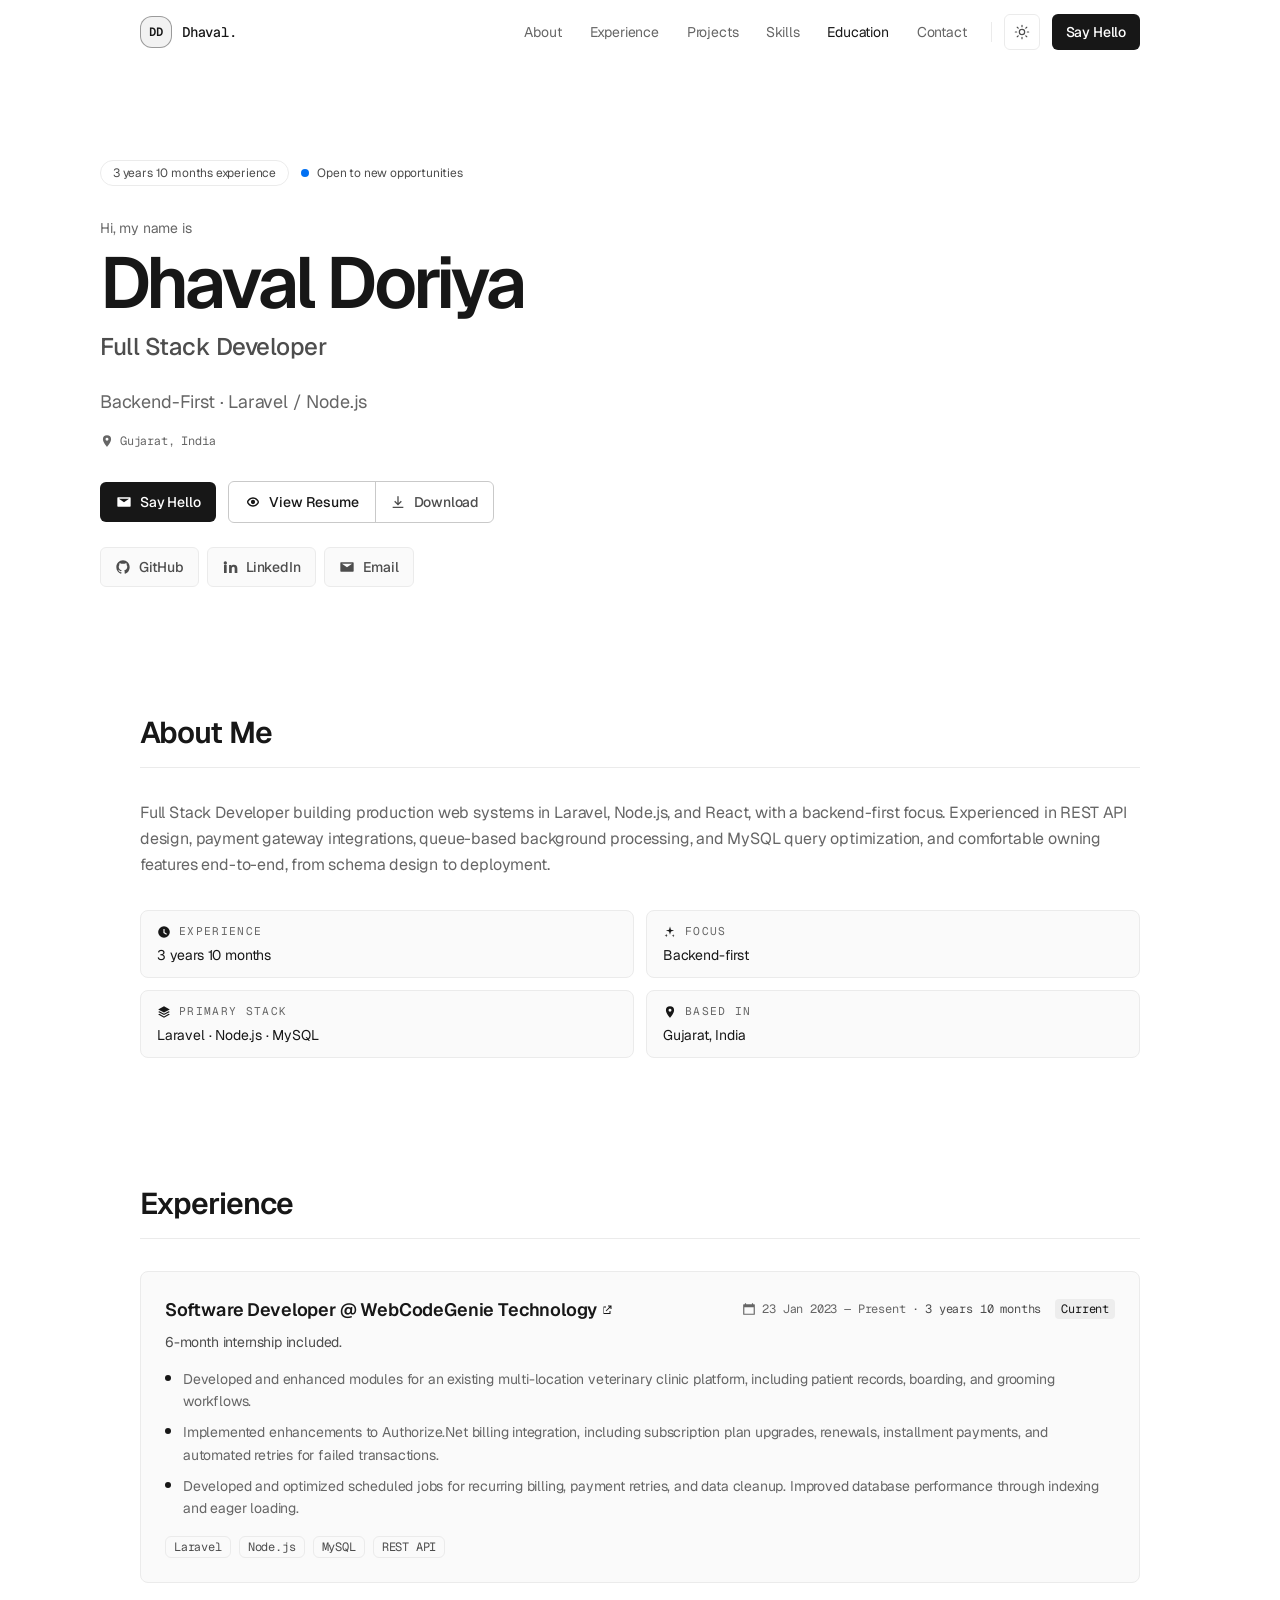
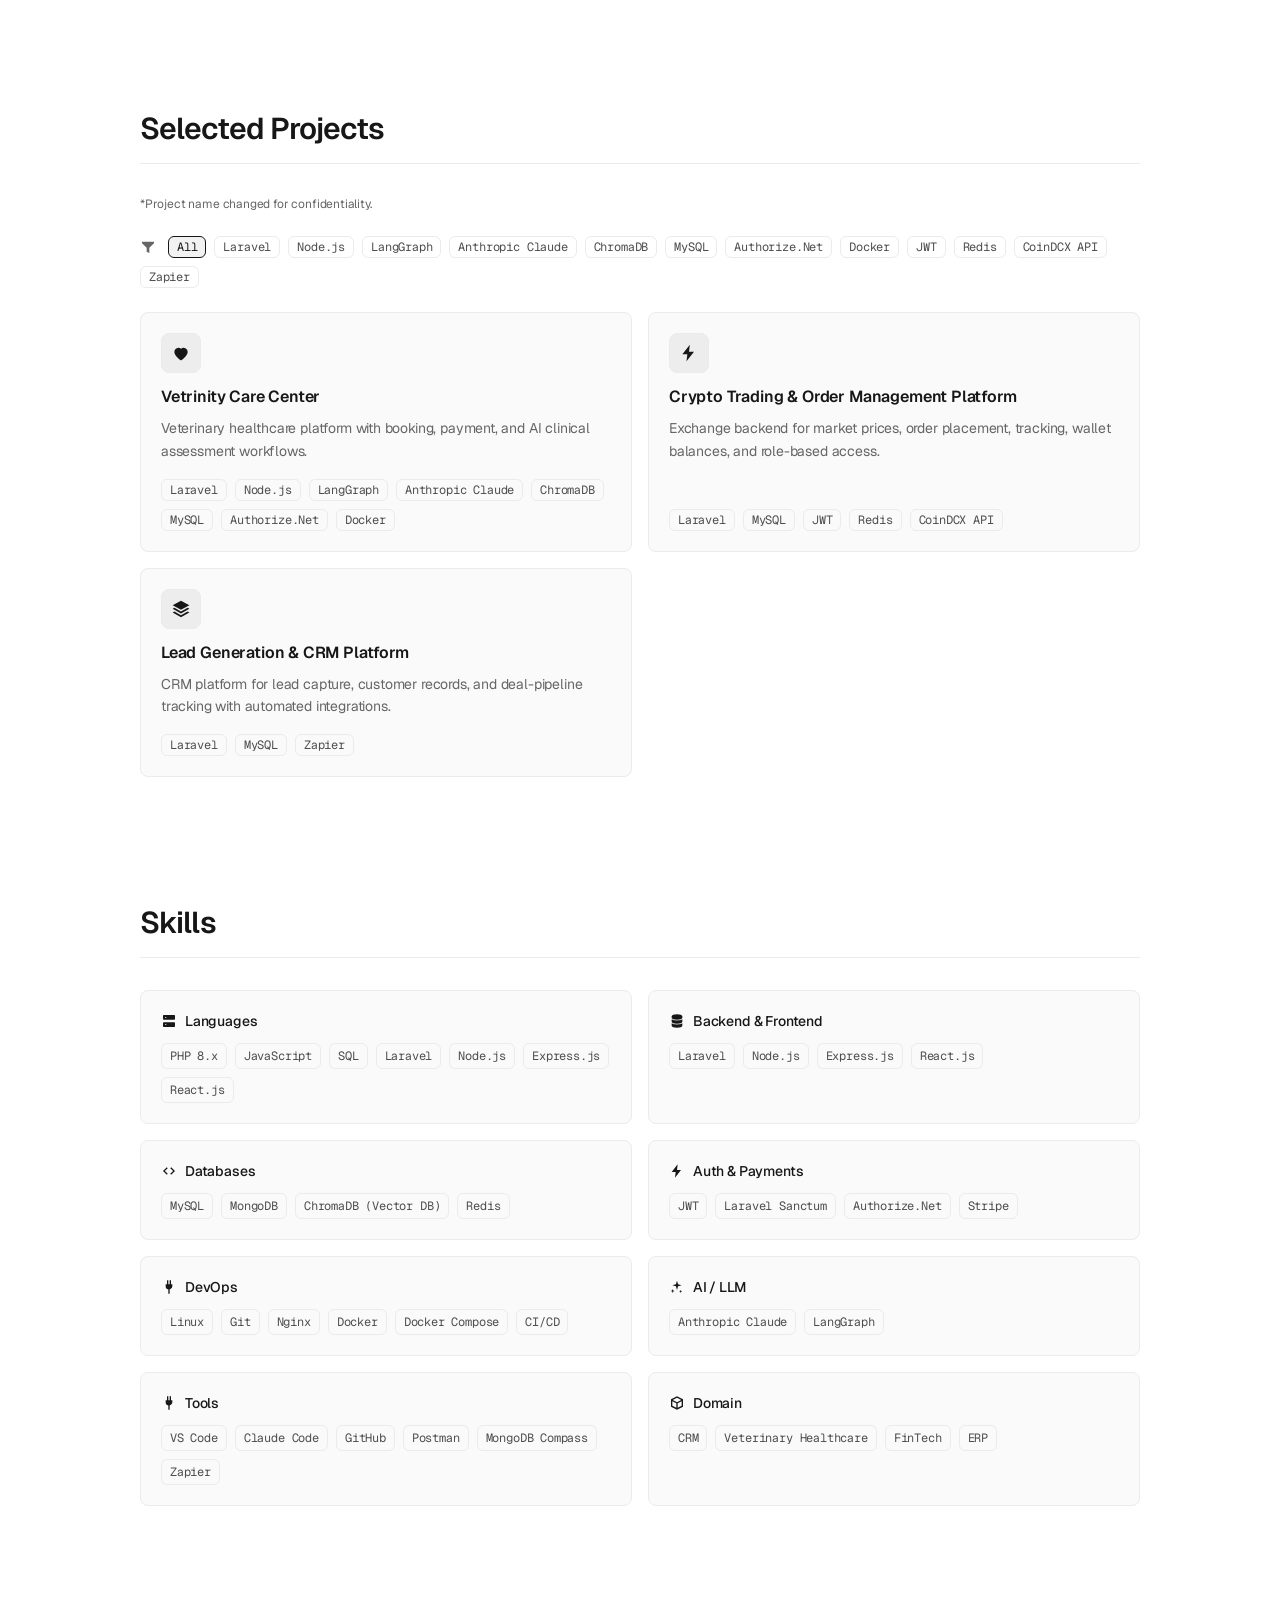
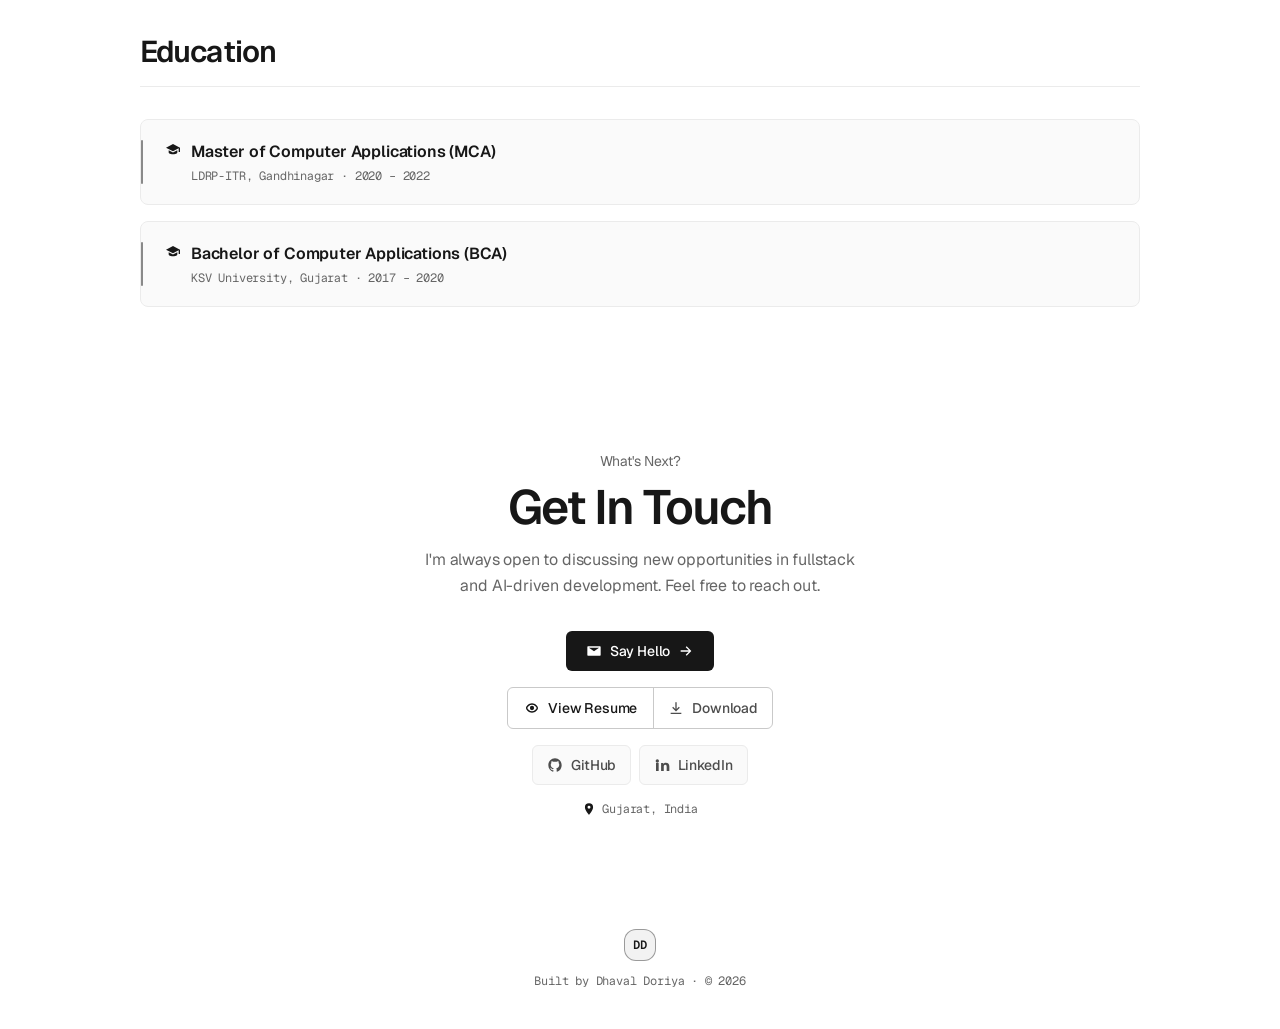
==== commit 334f2b2f: "Refactor code structure for improved readability and maintainability" ====
--- a/index.html
+++ b/index.html
@@ -1,10 +1,9 @@
-<!DOCTYPE html><html lang="en"><head><meta charset="utf-8"><meta name="viewport" content="width=device-width, initial-scale=1"><meta name="generator" content="Astro v7.3.4"><title>Dhaval Doriya — Full Stack Developer</title><meta name="description" content="Full Stack Developer with 3.5+ years building production systems with Laravel, Node.js, React, and MySQL."><meta name="theme-color" content="#0a192f"><link rel="canonical" href="https://dhavaldoriya.github.io/"><link rel="icon" href="/favicon.svg"><link rel="apple-touch-icon" href="/favicon.svg"><script>
+<!DOCTYPE html><html lang="en"><head><meta charset="utf-8"><meta name="viewport" content="width=device-width, initial-scale=1"><meta name="generator" content="Astro v7.3.4"><title>Dhaval Doriya — Full Stack Developer</title><meta name="description" content="Full Stack Developer building production systems with Laravel, Node.js, React, and MySQL."><meta name="theme-color" content="#000000"><link rel="canonical" href="https://dhavaldoriya.github.io/"><link rel="icon" href="/favicon.svg"><link rel="apple-touch-icon" href="/favicon.svg"><script>
 			(() => {
 				const stored = localStorage.getItem("portfolio-theme");
 				const theme = stored === "light" || stored === "dark" ? stored : (matchMedia("(prefers-color-scheme: light)").matches ? "light" : "dark");
 				document.documentElement.dataset.theme = theme;
 			})();
-		</script><meta property="og:type" content="website"><meta property="og:title" content="Dhaval Doriya — Full Stack Developer"><meta property="og:description" content="Full Stack Developer with 3.5+ years building production systems with Laravel, Node.js, React, and MySQL."><meta property="og:url" content="https://dhavaldoriya.github.io/"><meta name="twitter:card" content="summary"><meta name="twitter:title" content="Dhaval Doriya — Full Stack Developer"><meta name="twitter:description" content="Full Stack Developer with 3.5+ years building production systems with Laravel, Node.js, React, and MySQL."><link rel="preconnect" href="https://fonts.googleapis.com"><link rel="preconnect" href="https://fonts.gstatic.com" crossorigin><link rel="stylesheet" href="https://fonts.googleapis.com/css2?family=Inter:wght@400;500;600;700&family=JetBrains+Mono:wght@400;500&display=swap"><script type="application/ld+json">{"@context":"https://schema.org","@type":"Person","name":"Dhaval Doriya","jobTitle":"Full Stack Developer","description":"Full Stack Developer with 3.5+ years building production systems with Laravel, Node.js, React, and MySQL.","url":"https://dhavaldoriya.github.io/","email":"mailto:dhavaldoriya19@gmail.com","address":{"@type":"PostalAddress","addressLocality":"Gujarat, India"},"sameAs":["https://github.com/dhavaldoriya","https://linkedin.com/in/dhavaldoriya"]}</script><link rel="stylesheet" href="/_astro/Icon.C-2xqEST.css"><style>[data-menu-panel].is-open{border-top-color:var(--color-navy-lightest);grid-template-rows:1fr}[data-topbar].is-scrolled{background:color-mix(in srgb, var(--color-navy) 85%, transparent);backdrop-filter:blur(10px);border-bottom-color:var(--color-navy-lightest);box-shadow:0 8px 24px -16px #000}a[data-nav-link].is-active{color:var(--color-accent)}a[data-nav-link].is-active span{background-color:var(--color-accent);width:3.5rem}span[data-astro-cid-un7bertg]:hover,button[data-astro-cid-un7bertg]:hover,.skill-chip[data-astro-cid-hsdsz7qj]:hover{color:var(--tag-color,var(--color-accent));border-color:var(--tag-color,var(--color-accent))}
-</style></head><body class="antialiased"><a href="#main" class="sr-only focus:not-sr-only focus:fixed focus:left-4 focus:top-4 focus:z-50 focus:rounded-md focus:bg-accent focus:px-4 focus:py-2 focus:font-mono focus:text-sm focus:text-navy">Skip to content</a><div class="pointer-events-none fixed inset-0 -z-10 overflow-hidden" aria-hidden="true"><div class="bg-blob absolute -left-32 -top-32 h-[28rem] w-[28rem] rounded-full opacity-[0.16] blur-[110px]" style="background:radial-gradient(circle, var(--color-accent), transparent 68%)"></div><div class="bg-blob absolute -right-40 top-1/2 h-[32rem] w-[32rem] rounded-full opacity-[0.12] blur-[120px]" style="background:radial-gradient(circle,#5468ff,transparent 68%); animation-delay:-8s"></div><div data-spotlight class="absolute inset-0 hidden opacity-0 transition-opacity duration-500 lg:block" style="background:radial-gradient(600px circle at var(--x,50%) var(--y,50%), rgba(100,255,218,0.05), transparent 45%)"></div></div><!-- Compact top bar for phones/tablets: name + slide-down menu. The desktop
-     sidebar nav takes over from lg upwards. --><div data-topbar class="fixed inset-x-0 top-0 z-40 border-b border-transparent transition-all duration-300 lg:hidden" data-astro-cid-k6c7o3mi><div class="flex items-center justify-between px-5 py-3.5" data-astro-cid-k6c7o3mi><a href="#top" aria-label="Back to top" data-astro-cid-k6c7o3mi><span class="inline-flex items-center gap-2.5"><span class="h-8 w-8 text-xs rounded-xl inline-flex shrink-0 items-center justify-center border border-accent/40 bg-accent-dim font-mono font-semibold tracking-tight text-accent transition-all duration-300 hover:-translate-y-0.5 hover:border-accent" aria-hidden="true">DD</span><span class="text-sm font-mono font-medium text-slate-lightest">Dhaval.</span></span></a><button type="button" data-menu-toggle aria-expanded="false" aria-controls="mobile-menu" aria-label="Toggle navigation menu" class="rounded-md p-1.5 text-slate-lightest transition-colors duration-300 hover:text-accent" data-astro-cid-k6c7o3mi><svg class="h-6 w-6" viewBox="0 0 24 24" fill="currentColor" aria-hidden="true" focusable="false"><path d="M3 6h18v2H3V6Zm0 5h18v2H3v-2Zm0 5h18v2H3v-2Z"></path></svg></button></div><nav id="mobile-menu" data-menu-panel class="grid grid-rows-[0fr] overflow-hidden border-t border-transparent bg-navy-light/95 backdrop-blur-md transition-[grid-template-rows] duration-400 ease-[var(--ease-out-soft)]" aria-label="Section navigation" data-astro-cid-k6c7o3mi><div class="min-h-0 overflow-hidden" data-astro-cid-k6c7o3mi><div class="flex items-center gap-2 border-b border-navy-lightest/60 px-5 py-3" data-astro-cid-k6c7o3mi><a href="#contact" data-menu-link class="inline-flex min-h-10 flex-1 items-center justify-center gap-2 rounded-md bg-accent px-4 py-2 font-mono text-xs font-semibold text-navy transition-colors hover:bg-accent/90" data-astro-cid-k6c7o3mi><svg class="h-3.5 w-3.5" viewBox="0 0 24 24" fill="currentColor" aria-hidden="true" focusable="false"><path d="M3 5h18a1 1 0 0 1 1 1v12a1 1 0 0 1-1 1H3a1 1 0 0 1-1-1V6a1 1 0 0 1 1-1Zm1.4 2L12 12.3 19.6 7H4.4Z"></path></svg>Say Hello</a><button type="button" data-theme-toggle class="inline-flex items-center gap-2 rounded-md border border-navy-lightest px-3 py-2 font-mono text-xs text-slate transition-colors hover:border-accent hover:text-accent min-h-10 shrink-0 px-3" aria-label="Switch to light theme" aria-pressed="false"><svg class="h-3.5 w-3.5" viewBox="0 0 24 24" fill="currentColor" aria-hidden="true" focusable="false"><path d="M12 2.5 13.6 8 19 9.5 13.6 11 12 16.5 10.4 11 5 9.5 10.4 8 12 2.5ZM5.5 15l.8 2.4 2.2.6-2.2.6-.8 2.4-.8-2.4-2.2-.6 2.2-.6.8-2.4Zm12 1 .7 2 1.8.5-1.8.5-.7 2-.7-2-1.8-.5 1.8-.5.7-2Z"></path></svg><span data-theme-label class="whitespace-nowrap">Light mode</span></button></div><ul class="divide-y divide-navy-lightest/60" data-astro-cid-k6c7o3mi><li data-astro-cid-k6c7o3mi><a href="#about" data-nav-link="about" data-menu-link class="flex items-center gap-3 px-5 py-3.5 font-mono text-sm text-slate-light transition-colors duration-300 hover:text-accent" data-astro-cid-k6c7o3mi><span class="text-xs text-accent" data-astro-cid-k6c7o3mi>01.</span><svg class="h-4 w-4 text-slate" viewBox="0 0 24 24" fill="currentColor" aria-hidden="true" focusable="false"><path d="M12 3a4.5 4.5 0 1 1 0 9 4.5 4.5 0 0 1 0-9Zm0 11c4.42 0 8 2.24 8 5v2H4v-2c0-2.76 3.58-5 8-5Z"></path></svg>About</a></li><li data-astro-cid-k6c7o3mi><a href="#experience" data-nav-link="experience" data-menu-link class="flex items-center gap-3 px-5 py-3.5 font-mono text-sm text-slate-light transition-colors duration-300 hover:text-accent" data-astro-cid-k6c7o3mi><span class="text-xs text-accent" data-astro-cid-k6c7o3mi>02.</span><svg class="h-4 w-4 text-slate" viewBox="0 0 24 24" fill="currentColor" aria-hidden="true" focusable="false"><path d="M9 3h6a2 2 0 0 1 2 2v2h3a2 2 0 0 1 2 2v3H2V9a2 2 0 0 1 2-2h3V5a2 2 0 0 1 2-2Zm0 4h6V5H9v2ZM2 14h8v2h4v-2h8v5a2 2 0 0 1-2 2H4a2 2 0 0 1-2-2v-5Z"></path></svg>Experience</a></li><li data-astro-cid-k6c7o3mi><a href="#projects" data-nav-link="projects" data-menu-link class="flex items-center gap-3 px-5 py-3.5 font-mono text-sm text-slate-light transition-colors duration-300 hover:text-accent" data-astro-cid-k6c7o3mi><span class="text-xs text-accent" data-astro-cid-k6c7o3mi>03.</span><svg class="h-4 w-4 text-slate" viewBox="0 0 24 24" fill="currentColor" aria-hidden="true" focusable="false"><path d="M3 5h6l2 2h10a1 1 0 0 1 1 1v11a1 1 0 0 1-1 1H3a1 1 0 0 1-1-1V6a1 1 0 0 1 1-1Z"></path></svg>Projects</a></li><li data-astro-cid-k6c7o3mi><a href="#skills" data-nav-link="skills" data-menu-link class="flex items-center gap-3 px-5 py-3.5 font-mono text-sm text-slate-light transition-colors duration-300 hover:text-accent" data-astro-cid-k6c7o3mi><span class="text-xs text-accent" data-astro-cid-k6c7o3mi>04.</span><svg class="h-4 w-4 text-slate" viewBox="0 0 24 24" fill="currentColor" aria-hidden="true" focusable="false"><path d="m8.7 6.3 1.4 1.4L5.8 12l4.3 4.3-1.4 1.4L3 12l5.7-5.7Zm6.6 0L21 12l-5.7 5.7-1.4-1.4L18.2 12l-4.3-4.3 1.4-1.4Z"></path></svg>Skills</a></li><li data-astro-cid-k6c7o3mi><a href="#education" data-nav-link="education" data-menu-link class="flex items-center gap-3 px-5 py-3.5 font-mono text-sm text-slate-light transition-colors duration-300 hover:text-accent" data-astro-cid-k6c7o3mi><span class="text-xs text-accent" data-astro-cid-k6c7o3mi>05.</span><svg class="h-4 w-4 text-slate" viewBox="0 0 24 24" fill="currentColor" aria-hidden="true" focusable="false"><path d="M12 3 1.5 8.5 12 14l8.5-4.45V15h2V8.5L12 3ZM5.5 12.2v3.6c0 .38.2.73.54.92C7.5 17.6 9.66 18.5 12 18.5s4.5-.9 5.96-1.78c.33-.2.54-.54.54-.92v-3.6L12 15.6l-6.5-3.4Z"></path></svg>Education</a></li><li data-astro-cid-k6c7o3mi><a href="#contact" data-nav-link="contact" data-menu-link class="flex items-center gap-3 px-5 py-3.5 font-mono text-sm text-slate-light transition-colors duration-300 hover:text-accent" data-astro-cid-k6c7o3mi><span class="text-xs text-accent" data-astro-cid-k6c7o3mi>06.</span><svg class="h-4 w-4 text-slate" viewBox="0 0 24 24" fill="currentColor" aria-hidden="true" focusable="false"><path d="M4 3h16a2 2 0 0 1 2 2v10a2 2 0 0 1-2 2H9l-5 4v-4H4a2 2 0 0 1-2-2V5a2 2 0 0 1 2-2Z"></path></svg>Contact</a></li></ul></div></nav></div><div id="top" class="mx-auto flex min-h-screen max-w-[1600px] flex-col lg:flex-row"><header class="relative flex flex-col justify-between gap-10 px-6 pb-10 pt-24 sm:px-10 lg:sticky lg:top-0 lg:h-screen lg:max-h-screen lg:w-[45%] lg:py-24 lg:pl-[max(2rem,6vw)] lg:pr-10 xl:w-[42%]" data-astro-cid-wv7whodv><div data-astro-cid-wv7whodv><p class="stagger-in font-mono text-sm text-accent" style="--delay:0ms" data-astro-cid-wv7whodv>Hi, my name is</p><h1 class="stagger-in mt-3 text-4xl font-bold tracking-tight text-slate-lightest sm:text-5xl lg:text-[3.25rem] lg:leading-[1.1]" style="--delay:80ms" data-astro-cid-wv7whodv>Dhaval Doriya.</h1><p class="stagger-in mt-2 text-lg font-medium text-slate-light sm:text-xl" style="--delay:160ms" data-astro-cid-wv7whodv>Full Stack Developer</p><p class="stagger-in mt-2 flex items-center gap-1.5 font-mono text-xs text-slate" style="--delay:200ms" data-astro-cid-wv7whodv><svg class="h-3.5 w-3.5 text-accent" viewBox="0 0 24 24" fill="currentColor" aria-hidden="true" focusable="false"><path d="M12 2a7 7 0 0 1 7 7c0 5-7 13-7 13S5 14 5 9a7 7 0 0 1 7-7Zm0 4.5a2.5 2.5 0 1 0 0 5 2.5 2.5 0 0 0 0-5Z"></path></svg>Gujarat, India</p><div class="stagger-in mt-4 flex flex-wrap items-center gap-3" style="--delay:220ms" data-astro-cid-wv7whodv><span class="rounded-full border border-accent/40 bg-accent-dim px-3 py-1 font-mono text-xs text-accent" data-astro-cid-wv7whodv>3.5+ Years Experience</span><span class="inline-flex items-center gap-2 font-mono text-xs text-slate" data-astro-cid-wv7whodv><span class="availability-dot inline-block h-2 w-2 rounded-full bg-accent" data-astro-cid-wv7whodv></span>Open to new opportunities</span></div><p class="stagger-in mt-5 max-w-md text-[0.95rem] leading-relaxed text-slate" style="--delay:280ms" data-astro-cid-wv7whodv>Backend-First · Laravel / Node.js</p><div class="stagger-in mt-7 flex flex-wrap items-center gap-3" style="--delay:320ms" data-astro-cid-wv7whodv><div class="flex flex-wrap items-center gap-3"><a href="https://drive.google.com/file/d/1uWQ2fSqWzHckI2Xm_J_2LoEQKrt-Y06p/view?usp=sharing" target="_blank" rel="noopener" class="group inline-flex items-center gap-2 rounded-md border border-accent px-4 py-2.5 font-mono text-sm text-accent transition-all duration-300 hover:-translate-y-0.5 hover:bg-accent-dim"><svg class="h-4 w-4" viewBox="0 0 24 24" fill="currentColor" aria-hidden="true" focusable="false"><path d="M12 5c5 0 9 4.5 9 7s-4 7-9 7-9-4.5-9-7 4-7 9-7Zm0 2c-3.6 0-6.6 3.2-7 5 .4 1.8 3.4 5 7 5s6.6-3.2 7-5c-.4-1.8-3.4-5-7-5Zm0 1.8a3.2 3.2 0 1 1 0 6.4 3.2 3.2 0 0 1 0-6.4Z"></path></svg>View PDF</a><a href="https://drive.google.com/uc?export=download&amp;id=1uWQ2fSqWzHckI2Xm_J_2LoEQKrt-Y06p" target="_blank" rel="noopener" class="group inline-flex items-center gap-2 rounded-md border border-navy-lightest px-4 py-2.5 font-mono text-sm text-slate-light transition-all duration-300 hover:-translate-y-0.5 hover:border-accent hover:text-accent"><svg class="h-4 w-4 transition-transform duration-300 group-hover:translate-y-0.5" viewBox="0 0 24 24" fill="currentColor" aria-hidden="true" focusable="false"><path d="M12 3a1 1 0 0 1 1 1v9.6l3.3-3.3 1.4 1.4-5.7 5.7-5.7-5.7 1.4-1.4L11 13.6V4a1 1 0 0 1 1-1ZM4 19h16v2H4v-2Z"></path></svg>Download PDF</a></div><a href="mailto:dhavaldoriya19@gmail.com" class="inline-flex items-center gap-2 rounded-md border border-accent px-4 py-2.5 font-mono text-sm text-accent transition-all duration-300 hover:-translate-y-0.5 hover:bg-accent-dim hover:shadow-[0_6px_20px_-8px_var(--color-accent)]" data-astro-cid-wv7whodv><svg class="h-4 w-4" viewBox="0 0 24 24" fill="currentColor" aria-hidden="true" focusable="false"><path d="M3 5h18a1 1 0 0 1 1 1v12a1 1 0 0 1-1 1H3a1 1 0 0 1-1-1V6a1 1 0 0 1 1-1Zm1.4 2L12 12.3 19.6 7H4.4Z"></path></svg>Say Hello</a></div><!-- Desktop scrollspy nav. Hidden on small screens, where the sticky top
-		     bar handles navigation instead. --><nav class="stagger-in mt-14 hidden lg:block" style="--delay:400ms" aria-label="Section navigation" data-astro-cid-wv7whodv><ul class="space-y-3" data-astro-cid-wv7whodv><li data-astro-cid-wv7whodv><a href="#about" data-nav-link="about" class="group inline-flex items-center gap-4 py-1 font-mono text-xs uppercase tracking-[0.15em] text-slate transition-colors duration-300 hover:text-slate-lightest" data-astro-cid-wv7whodv><span class="h-px w-8 bg-slate transition-all duration-300 group-hover:w-14 group-hover:bg-slate-lightest" data-astro-cid-wv7whodv></span>About</a></li><li data-astro-cid-wv7whodv><a href="#experience" data-nav-link="experience" class="group inline-flex items-center gap-4 py-1 font-mono text-xs uppercase tracking-[0.15em] text-slate transition-colors duration-300 hover:text-slate-lightest" data-astro-cid-wv7whodv><span class="h-px w-8 bg-slate transition-all duration-300 group-hover:w-14 group-hover:bg-slate-lightest" data-astro-cid-wv7whodv></span>Experience</a></li><li data-astro-cid-wv7whodv><a href="#projects" data-nav-link="projects" class="group inline-flex items-center gap-4 py-1 font-mono text-xs uppercase tracking-[0.15em] text-slate transition-colors duration-300 hover:text-slate-lightest" data-astro-cid-wv7whodv><span class="h-px w-8 bg-slate transition-all duration-300 group-hover:w-14 group-hover:bg-slate-lightest" data-astro-cid-wv7whodv></span>Projects</a></li><li data-astro-cid-wv7whodv><a href="#skills" data-nav-link="skills" class="group inline-flex items-center gap-4 py-1 font-mono text-xs uppercase tracking-[0.15em] text-slate transition-colors duration-300 hover:text-slate-lightest" data-astro-cid-wv7whodv><span class="h-px w-8 bg-slate transition-all duration-300 group-hover:w-14 group-hover:bg-slate-lightest" data-astro-cid-wv7whodv></span>Skills</a></li><li data-astro-cid-wv7whodv><a href="#education" data-nav-link="education" class="group inline-flex items-center gap-4 py-1 font-mono text-xs uppercase tracking-[0.15em] text-slate transition-colors duration-300 hover:text-slate-lightest" data-astro-cid-wv7whodv><span class="h-px w-8 bg-slate transition-all duration-300 group-hover:w-14 group-hover:bg-slate-lightest" data-astro-cid-wv7whodv></span>Education</a></li><li data-astro-cid-wv7whodv><a href="#contact" data-nav-link="contact" class="group inline-flex items-center gap-4 py-1 font-mono text-xs uppercase tracking-[0.15em] text-slate transition-colors duration-300 hover:text-slate-lightest" data-astro-cid-wv7whodv><span class="h-px w-8 bg-slate transition-all duration-300 group-hover:w-14 group-hover:bg-slate-lightest" data-astro-cid-wv7whodv></span>Contact</a></li></ul></nav></div><div class="stagger-in flex flex-wrap items-center gap-5" style="--delay:480ms" data-astro-cid-wv7whodv><button type="button" data-theme-toggle class="inline-flex items-center gap-2 rounded-md border border-navy-lightest px-3 py-2 font-mono text-xs text-slate transition-colors hover:border-accent hover:text-accent" aria-label="Switch to light theme" aria-pressed="false"><svg class="h-3.5 w-3.5" viewBox="0 0 24 24" fill="currentColor" aria-hidden="true" focusable="false"><path d="M12 2.5 13.6 8 19 9.5 13.6 11 12 16.5 10.4 11 5 9.5 10.4 8 12 2.5ZM5.5 15l.8 2.4 2.2.6-2.2.6-.8 2.4-.8-2.4-2.2-.6 2.2-.6.8-2.4Zm12 1 .7 2 1.8.5-1.8.5-.7 2-.7-2-1.8-.5 1.8-.5.7-2Z"></path></svg><span data-theme-label class="whitespace-nowrap">Light mode</span></button><ul class="flex items-center gap-5" data-astro-cid-wv7whodv><li data-astro-cid-wv7whodv><a href="https://github.com/dhavaldoriya" target="_blank" rel="noopener" aria-label="GitHub" class="inline-block text-slate transition-all duration-300 hover:-translate-y-1 hover:text-accent" data-astro-cid-wv7whodv><svg class="h-5 w-5" viewBox="0 0 24 24" fill="currentColor" aria-hidden="true" focusable="false"><path d="M12 2C6.48 2 2 6.58 2 12.25c0 4.53 2.87 8.37 6.84 9.73.5.1.68-.22.68-.49l-.01-1.9c-2.78.62-3.37-1.21-3.37-1.21-.45-1.19-1.11-1.5-1.11-1.5-.91-.64.07-.63.07-.63 1 .07 1.53 1.06 1.53 1.06.89 1.57 2.34 1.12 2.91.86.09-.66.35-1.12.63-1.38-2.22-.26-4.56-1.14-4.56-5.07 0-1.12.39-2.03 1.03-2.75-.1-.26-.45-1.3.1-2.71 0 0 .84-.28 2.75 1.05a9.3 9.3 0 0 1 5 0c1.91-1.33 2.75-1.05 2.75-1.05.55 1.41.2 2.45.1 2.71.64.72 1.03 1.63 1.03 2.75 0 3.94-2.34 4.81-4.57 5.06.36.32.68.94.68 1.9l-.01 2.82c0 .27.18.6.69.49A10.26 10.26 0 0 0 22 12.25C22 6.58 17.52 2 12 2Z"></path></svg></a></li><li data-astro-cid-wv7whodv><a href="https://linkedin.com/in/dhavaldoriya" target="_blank" rel="noopener" aria-label="LinkedIn" class="inline-block text-slate transition-all duration-300 hover:-translate-y-1 hover:text-accent" data-astro-cid-wv7whodv><svg class="h-5 w-5" viewBox="0 0 24 24" fill="currentColor" aria-hidden="true" focusable="false"><path d="M4.98 3.5a2.5 2.5 0 1 1 0 5 2.5 2.5 0 0 1 0-5ZM3 9h4v12H3V9Zm7 0h3.8v1.64h.05c.53-.96 1.83-1.98 3.76-1.98C21.6 8.66 23 10.9 23 14.24V21h-4v-6c0-1.43-.03-3.27-2.02-3.27-2.02 0-2.33 1.55-2.33 3.16V21h-4V9Z"></path></svg></a></li><li data-astro-cid-wv7whodv><a href="mailto:dhavaldoriya19@gmail.com" aria-label="Email" class="inline-block text-slate transition-all duration-300 hover:-translate-y-1 hover:text-accent" data-astro-cid-wv7whodv><svg class="h-5 w-5" viewBox="0 0 24 24" fill="currentColor" aria-hidden="true" focusable="false"><path d="M3 5h18a1 1 0 0 1 1 1v12a1 1 0 0 1-1 1H3a1 1 0 0 1-1-1V6a1 1 0 0 1 1-1Zm1.4 2L12 12.3 19.6 7H4.4Z"></path></svg></a></li></ul></div></header><main id="main" class="w-full px-6 pb-8 pt-4 sm:px-10 lg:w-[55%] lg:py-24 lg:pl-0 lg:pr-[max(2rem,6vw)] xl:w-[58%]"><section id="about" class="scroll-mt-24 py-12 lg:py-16"><div class="reveal mb-8 flex items-center gap-3 sm:gap-4"><span class="inline-flex h-9 w-9 shrink-0 items-center justify-center rounded-lg border border-accent/30 bg-accent-dim text-accent transition-all duration-300 hover:-translate-y-0.5 hover:border-accent"><svg class="h-[1.15rem] w-[1.15rem]" viewBox="0 0 24 24" fill="currentColor" aria-hidden="true" focusable="false"><path d="M12 3a4.5 4.5 0 1 1 0 9 4.5 4.5 0 0 1 0-9Zm0 11c4.42 0 8 2.24 8 5v2H4v-2c0-2.76 3.58-5 8-5Z"></path></svg></span><span class="font-mono text-sm text-accent sm:text-base">01.</span><h2 class="text-xl font-semibold text-slate-lightest sm:text-2xl md:text-3xl">About Me</h2><span class="section-rule h-px flex-1 bg-navy-lightest"></span></div><div class="space-y-4"><p class="reveal leading-relaxed" style="--delay:0ms">Full Stack Developer with <strong class="text-accent font-medium">3.5+ years</strong> building production web systems in Laravel, Node.js, and React, with a backend-first focus. Experienced in REST API design, payment gateway integrations, queue-based background processing, and MySQL query optimization, and comfortable owning features end-to-end, from schema design to deployment.</p></div><dl class="mt-8 grid grid-cols-1 gap-3 sm:grid-cols-2"><div class="reveal rounded-lg border border-navy-lightest/70 bg-navy-light/40 px-4 py-3 transition-all duration-300 hover:-translate-y-0.5 hover:border-accent/50" style="--delay:0ms"><dt class="flex items-center gap-2 font-mono text-[0.7rem] uppercase tracking-[0.12em] text-slate"><svg class="h-3.5 w-3.5 text-accent" viewBox="0 0 24 24" fill="currentColor" aria-hidden="true" focusable="false"><path d="M12 2a10 10 0 1 0 0 20 10 10 0 0 0 0-20Zm1 5v5.6l4 2.3-1 1.7-5-2.9V7h2Z"></path></svg>Experience</dt><dd class="mt-1 text-sm text-slate-lightest">3.5+ years</dd></div><div class="reveal rounded-lg border border-navy-lightest/70 bg-navy-light/40 px-4 py-3 transition-all duration-300 hover:-translate-y-0.5 hover:border-accent/50" style="--delay:70ms"><dt class="flex items-center gap-2 font-mono text-[0.7rem] uppercase tracking-[0.12em] text-slate"><svg class="h-3.5 w-3.5 text-accent" viewBox="0 0 24 24" fill="currentColor" aria-hidden="true" focusable="false"><path d="M12 2.5 13.6 8 19 9.5 13.6 11 12 16.5 10.4 11 5 9.5 10.4 8 12 2.5ZM5.5 15l.8 2.4 2.2.6-2.2.6-.8 2.4-.8-2.4-2.2-.6 2.2-.6.8-2.4Zm12 1 .7 2 1.8.5-1.8.5-.7 2-.7-2-1.8-.5 1.8-.5.7-2Z"></path></svg>Focus</dt><dd class="mt-1 text-sm text-slate-lightest">Backend-first</dd></div><div class="reveal rounded-lg border border-navy-lightest/70 bg-navy-light/40 px-4 py-3 transition-all duration-300 hover:-translate-y-0.5 hover:border-accent/50" style="--delay:140ms"><dt class="flex items-center gap-2 font-mono text-[0.7rem] uppercase tracking-[0.12em] text-slate"><svg class="h-3.5 w-3.5 text-accent" viewBox="0 0 24 24" fill="currentColor" aria-hidden="true" focusable="false"><path d="m12 2 10 5.5-10 5.5L2 7.5 12 2Zm7.9 8.6L22 11.8 12 17.3 2 11.8l2.1-1.2L12 15l7.9-4.4Zm0 4.5 2.1 1.2L12 21.8 2 16.3l2.1-1.2L12 19.5l7.9-4.4Z"></path></svg>Primary stack</dt><dd class="mt-1 text-sm text-slate-lightest">Laravel · Node.js · MySQL</dd></div><div class="reveal rounded-lg border border-navy-lightest/70 bg-navy-light/40 px-4 py-3 transition-all duration-300 hover:-translate-y-0.5 hover:border-accent/50" style="--delay:210ms"><dt class="flex items-center gap-2 font-mono text-[0.7rem] uppercase tracking-[0.12em] text-slate"><svg class="h-3.5 w-3.5 text-accent" viewBox="0 0 24 24" fill="currentColor" aria-hidden="true" focusable="false"><path d="M12 2a7 7 0 0 1 7 7c0 5-7 13-7 13S5 14 5 9a7 7 0 0 1 7-7Zm0 4.5a2.5 2.5 0 1 0 0 5 2.5 2.5 0 0 0 0-5Z"></path></svg>Based in</dt><dd class="mt-1 text-sm text-slate-lightest">Gujarat, India</dd></div></dl></section><section id="experience" class="scroll-mt-24 py-12 lg:py-16"><div class="reveal mb-8 flex items-center gap-3 sm:gap-4"><span class="inline-flex h-9 w-9 shrink-0 items-center justify-center rounded-lg border border-accent/30 bg-accent-dim text-accent transition-all duration-300 hover:-translate-y-0.5 hover:border-accent"><svg class="h-[1.15rem] w-[1.15rem]" viewBox="0 0 24 24" fill="currentColor" aria-hidden="true" focusable="false"><path d="M9 3h6a2 2 0 0 1 2 2v2h3a2 2 0 0 1 2 2v3H2V9a2 2 0 0 1 2-2h3V5a2 2 0 0 1 2-2Zm0 4h6V5H9v2ZM2 14h8v2h4v-2h8v5a2 2 0 0 1-2 2H4a2 2 0 0 1-2-2v-5Z"></path></svg></span><span class="font-mono text-sm text-accent sm:text-base">02.</span><h2 class="text-xl font-semibold text-slate-lightest sm:text-2xl md:text-3xl">Experience</h2><span class="section-rule h-px flex-1 bg-navy-lightest"></span></div><ol class="space-y-5"><li class="reveal group rounded-xl border border-navy-lightest/70 bg-navy-light/40 p-5 transition-all duration-300 hover:-translate-y-1 hover:border-accent/40 hover:bg-navy-light/70 hover:shadow-[0_18px_40px_-28px_var(--color-accent)] sm:p-6" style="--delay:0ms"><div class="flex flex-col gap-1 sm:flex-row sm:items-baseline sm:justify-between sm:gap-4"><h3 class="text-base font-semibold text-slate-lightest sm:text-lg">Software Developer<span class="text-accent"> @ <a href="https://webcodegenie.com" target="_blank" rel="noopener" class="link-underline inline-flex items-center gap-1">WebCodeGenie Technology<svg class="h-3 w-3" viewBox="0 0 24 24" fill="currentColor" aria-hidden="true" focusable="false"><path d="M14 3h7v7h-2V6.4l-8.3 8.3-1.4-1.4L17.6 5H14V3ZM5 5h5v2H6v11h11v-4h2v6H5V5Z"></path></svg></a></span></h3><p class="flex shrink-0 items-center gap-1.5 font-mono text-xs text-slate"><svg class="h-3.5 w-3.5" viewBox="0 0 24 24" fill="currentColor" aria-hidden="true" focusable="false"><path d="M7 2v2h10V2h2v2h2a1 1 0 0 1 1 1v16a1 1 0 0 1-1 1H3a1 1 0 0 1-1-1V5a1 1 0 0 1 1-1h2V2h2ZM4 9v11h16V9H4Z"></path></svg>Jan 2023 — Present<span class="ml-2 rounded bg-accent-dim px-1.5 py-0.5 text-accent">Current</span></p></div><p class="mt-2 text-sm italic text-slate-light">6-month internship included.</p><ul class="mt-4 space-y-2"><li class="flex gap-3 text-sm leading-relaxed"><span class="mt-[0.45rem] h-1.5 w-1.5 shrink-0 rounded-full bg-accent"></span><span>Developed and enhanced modules for an existing multi-location veterinary clinic platform, including patient records, boarding, and grooming workflows.</span></li><li class="flex gap-3 text-sm leading-relaxed"><span class="mt-[0.45rem] h-1.5 w-1.5 shrink-0 rounded-full bg-accent"></span><span>Implemented enhancements to Authorize.Net billing integration, including subscription plan upgrades, renewals, installment payments, and automated retries for failed transactions.</span></li><li class="flex gap-3 text-sm leading-relaxed"><span class="mt-[0.45rem] h-1.5 w-1.5 shrink-0 rounded-full bg-accent"></span><span>Developed and optimized scheduled jobs for recurring billing, payment retries, and data cleanup. Improved database performance through indexing and eager loading.</span></li></ul><div class="mt-4 flex flex-wrap gap-2"><span style="--tag-color:#ff2d20" data-astro-cid-un7bertg="true" class="inline-flex items-center rounded-full border px-3 py-1 font-mono text-xs leading-none transition-all duration-300 border-navy-lightest text-slate-light">Laravel</span><span style="--tag-color:#3c873a" data-astro-cid-un7bertg="true" class="inline-flex items-center rounded-full border px-3 py-1 font-mono text-xs leading-none transition-all duration-300 border-navy-lightest text-slate-light">Node.js</span><span style="--tag-color:#00758f" data-astro-cid-un7bertg="true" class="inline-flex items-center rounded-full border px-3 py-1 font-mono text-xs leading-none transition-all duration-300 border-navy-lightest text-slate-light">MySQL</span><span style="--tag-color:#64ffda" data-astro-cid-un7bertg="true" class="inline-flex items-center rounded-full border px-3 py-1 font-mono text-xs leading-none transition-all duration-300 border-navy-lightest text-slate-light">REST API</span></div></li></ol></section><section id="projects" class="scroll-mt-24 py-12 lg:py-16"><div class="reveal mb-8 flex items-center gap-3 sm:gap-4"><span class="inline-flex h-9 w-9 shrink-0 items-center justify-center rounded-lg border border-accent/30 bg-accent-dim text-accent transition-all duration-300 hover:-translate-y-0.5 hover:border-accent"><svg class="h-[1.15rem] w-[1.15rem]" viewBox="0 0 24 24" fill="currentColor" aria-hidden="true" focusable="false"><path d="M3 5h6l2 2h10a1 1 0 0 1 1 1v11a1 1 0 0 1-1 1H3a1 1 0 0 1-1-1V6a1 1 0 0 1 1-1Z"></path></svg></span><span class="font-mono text-sm text-accent sm:text-base">03.</span><h2 class="text-xl font-semibold text-slate-lightest sm:text-2xl md:text-3xl">Selected Projects</h2><span class="section-rule h-px flex-1 bg-navy-lightest"></span></div><p class="mb-6 text-xs italic text-slate">*Project name changed for confidentiality.</p><div class="reveal mb-6 flex flex-wrap items-center gap-2" data-project-filter><svg class="mr-1 h-4 w-4 text-slate" viewBox="0 0 24 24" fill="currentColor" aria-hidden="true" focusable="false"><path d="M3 4h18v2.2l-7 7V21l-4-2v-5.8l-7-7V4Z"></path></svg><button type="button" data-tag="all" aria-pressed="true" class="inline-flex items-center rounded-full border border-accent bg-accent-dim px-3 py-1 font-mono text-xs leading-none text-accent transition-all duration-300 hover:-translate-y-0.5">All</button><button style="--tag-color:#ff2d20" data-tag="laravel" type="button" aria-pressed="false" data-astro-cid-un7bertg="true" class="inline-flex items-center rounded-full border px-3 py-1 font-mono text-xs leading-none transition-all duration-300 cursor-pointer hover:-translate-y-0.5 border-navy-lightest text-slate-light">Laravel</button><button style="--tag-color:#3c873a" data-tag="node-js" type="button" aria-pressed="false" data-astro-cid-un7bertg="true" class="inline-flex items-center rounded-full border px-3 py-1 font-mono text-xs leading-none transition-all duration-300 cursor-pointer hover:-translate-y-0.5 border-navy-lightest text-slate-light">Node.js</button><button style="--tag-color:var(--color-accent)" data-tag="langgraph" type="button" aria-pressed="false" data-astro-cid-un7bertg="true" class="inline-flex items-center rounded-full border px-3 py-1 font-mono text-xs leading-none transition-all duration-300 cursor-pointer hover:-translate-y-0.5 border-navy-lightest text-slate-light">LangGraph</button><button style="--tag-color:var(--color-accent)" data-tag="anthropic-claude" type="button" aria-pressed="false" data-astro-cid-un7bertg="true" class="inline-flex items-center rounded-full border px-3 py-1 font-mono text-xs leading-none transition-all duration-300 cursor-pointer hover:-translate-y-0.5 border-navy-lightest text-slate-light">Anthropic Claude</button><button style="--tag-color:var(--color-accent)" data-tag="chromadb" type="button" aria-pressed="false" data-astro-cid-un7bertg="true" class="inline-flex items-center rounded-full border px-3 py-1 font-mono text-xs leading-none transition-all duration-300 cursor-pointer hover:-translate-y-0.5 border-navy-lightest text-slate-light">ChromaDB</button><button style="--tag-color:#00758f" data-tag="mysql" type="button" aria-pressed="false" data-astro-cid-un7bertg="true" class="inline-flex items-center rounded-full border px-3 py-1 font-mono text-xs leading-none transition-all duration-300 cursor-pointer hover:-translate-y-0.5 border-navy-lightest text-slate-light">MySQL</button><button style="--tag-color:var(--color-accent)" data-tag="authorize-net" type="button" aria-pressed="false" data-astro-cid-un7bertg="true" class="inline-flex items-center rounded-full border px-3 py-1 font-mono text-xs leading-none transition-all duration-300 cursor-pointer hover:-translate-y-0.5 border-navy-lightest text-slate-light">Authorize.Net</button><button style="--tag-color:var(--color-accent)" data-tag="docker" type="button" aria-pressed="false" data-astro-cid-un7bertg="true" class="inline-flex items-center rounded-full border px-3 py-1 font-mono text-xs leading-none transition-all duration-300 cursor-pointer hover:-translate-y-0.5 border-navy-lightest text-slate-light">Docker</button><button style="--tag-color:var(--color-accent)" data-tag="jwt" type="button" aria-pressed="false" data-astro-cid-un7bertg="true" class="inline-flex items-center rounded-full border px-3 py-1 font-mono text-xs leading-none transition-all duration-300 cursor-pointer hover:-translate-y-0.5 border-navy-lightest text-slate-light">JWT</button><button style="--tag-color:var(--color-accent)" data-tag="redis" type="button" aria-pressed="false" data-astro-cid-un7bertg="true" class="inline-flex items-center rounded-full border px-3 py-1 font-mono text-xs leading-none transition-all duration-300 cursor-pointer hover:-translate-y-0.5 border-navy-lightest text-slate-light">Redis</button><button style="--tag-color:var(--color-accent)" data-tag="coindcx-api" type="button" aria-pressed="false" data-astro-cid-un7bertg="true" class="inline-flex items-center rounded-full border px-3 py-1 font-mono text-xs leading-none transition-all duration-300 cursor-pointer hover:-translate-y-0.5 border-navy-lightest text-slate-light">CoinDCX API</button><button style="--tag-color:var(--color-accent)" data-tag="zapier" type="button" aria-pressed="false" data-astro-cid-un7bertg="true" class="inline-flex items-center rounded-full border px-3 py-1 font-mono text-xs leading-none transition-all duration-300 cursor-pointer hover:-translate-y-0.5 border-navy-lightest text-slate-light">Zapier</button></div><div class="grid grid-cols-1 gap-4 sm:grid-cols-2"><article class="reveal group flex flex-col rounded-xl border border-navy-lightest/70 bg-navy-light/40 p-5 transition-all duration-300 hover:-translate-y-1.5 hover:border-accent/40 hover:bg-navy-light/70 hover:shadow-[0_18px_40px_-28px_var(--color-accent)]" style="--delay:0ms" data-project data-tags="laravel node-js langgraph anthropic-claude chromadb mysql authorize-net docker"><div class="flex items-start justify-between gap-3"><span class="inline-flex h-10 w-10 items-center justify-center rounded-lg border border-accent/25 bg-accent-dim text-accent transition-all duration-300 group-hover:-translate-y-0.5 group-hover:border-accent/60 group-hover:scale-105"><svg class="h-5 w-5" viewBox="0 0 24 24" fill="currentColor" aria-hidden="true" focusable="false"><path d="M12 21s-8-5.2-8-10.2A4.8 4.8 0 0 1 12 7a4.8 4.8 0 0 1 8 3.8C20 15.8 12 21 12 21Z"></path></svg></span></div><h3 class="mt-3 text-base font-semibold text-slate-lightest transition-colors duration-300 group-hover:text-accent">Vetrinity Care Center</h3><p class="mt-2 flex-1 text-sm leading-relaxed">Veterinary healthcare platform with booking, payment, and AI clinical assessment workflows.</p><div class="mt-4 flex flex-wrap gap-2"><span style="--tag-color:#ff2d20" data-astro-cid-un7bertg="true" class="inline-flex items-center rounded-full border px-3 py-1 font-mono text-xs leading-none transition-all duration-300 border-navy-lightest text-slate-light">Laravel</span><span style="--tag-color:#3c873a" data-astro-cid-un7bertg="true" class="inline-flex items-center rounded-full border px-3 py-1 font-mono text-xs leading-none transition-all duration-300 border-navy-lightest text-slate-light">Node.js</span><span style="--tag-color:var(--color-accent)" data-astro-cid-un7bertg="true" class="inline-flex items-center rounded-full border px-3 py-1 font-mono text-xs leading-none transition-all duration-300 border-navy-lightest text-slate-light">LangGraph</span><span style="--tag-color:var(--color-accent)" data-astro-cid-un7bertg="true" class="inline-flex items-center rounded-full border px-3 py-1 font-mono text-xs leading-none transition-all duration-300 border-navy-lightest text-slate-light">Anthropic Claude</span><span style="--tag-color:var(--color-accent)" data-astro-cid-un7bertg="true" class="inline-flex items-center rounded-full border px-3 py-1 font-mono text-xs leading-none transition-all duration-300 border-navy-lightest text-slate-light">ChromaDB</span><span style="--tag-color:#00758f" data-astro-cid-un7bertg="true" class="inline-flex items-center rounded-full border px-3 py-1 font-mono text-xs leading-none transition-all duration-300 border-navy-lightest text-slate-light">MySQL</span><span style="--tag-color:var(--color-accent)" data-astro-cid-un7bertg="true" class="inline-flex items-center rounded-full border px-3 py-1 font-mono text-xs leading-none transition-all duration-300 border-navy-lightest text-slate-light">Authorize.Net</span><span style="--tag-color:var(--color-accent)" data-astro-cid-un7bertg="true" class="inline-flex items-center rounded-full border px-3 py-1 font-mono text-xs leading-none transition-all duration-300 border-navy-lightest text-slate-light">Docker</span></div></article><article class="reveal group flex flex-col rounded-xl border border-navy-lightest/70 bg-navy-light/40 p-5 transition-all duration-300 hover:-translate-y-1.5 hover:border-accent/40 hover:bg-navy-light/70 hover:shadow-[0_18px_40px_-28px_var(--color-accent)]" style="--delay:90ms" data-project data-tags="laravel mysql jwt redis coindcx-api"><div class="flex items-start justify-between gap-3"><span class="inline-flex h-10 w-10 items-center justify-center rounded-lg border border-accent/25 bg-accent-dim text-accent transition-all duration-300 group-hover:-translate-y-0.5 group-hover:border-accent/60 group-hover:scale-105"><svg class="h-5 w-5" viewBox="0 0 24 24" fill="currentColor" aria-hidden="true" focusable="false"><path d="M13 2 4 13.5h6l-1 8.5 9-11.5h-6l1-8.5Z"></path></svg></span></div><h3 class="mt-3 text-base font-semibold text-slate-lightest transition-colors duration-300 group-hover:text-accent">Crypto Trading &amp; Order Management Platform</h3><p class="mt-2 flex-1 text-sm leading-relaxed">Exchange backend for market prices, order placement, tracking, wallet balances, and role-based access.</p><div class="mt-4 flex flex-wrap gap-2"><span style="--tag-color:#ff2d20" data-astro-cid-un7bertg="true" class="inline-flex items-center rounded-full border px-3 py-1 font-mono text-xs leading-none transition-all duration-300 border-navy-lightest text-slate-light">Laravel</span><span style="--tag-color:#00758f" data-astro-cid-un7bertg="true" class="inline-flex items-center rounded-full border px-3 py-1 font-mono text-xs leading-none transition-all duration-300 border-navy-lightest text-slate-light">MySQL</span><span style="--tag-color:var(--color-accent)" data-astro-cid-un7bertg="true" class="inline-flex items-center rounded-full border px-3 py-1 font-mono text-xs leading-none transition-all duration-300 border-navy-lightest text-slate-light">JWT</span><span style="--tag-color:var(--color-accent)" data-astro-cid-un7bertg="true" class="inline-flex items-center rounded-full border px-3 py-1 font-mono text-xs leading-none transition-all duration-300 border-navy-lightest text-slate-light">Redis</span><span style="--tag-color:var(--color-accent)" data-astro-cid-un7bertg="true" class="inline-flex items-center rounded-full border px-3 py-1 font-mono text-xs leading-none transition-all duration-300 border-navy-lightest text-slate-light">CoinDCX API</span></div></article><article class="reveal group flex flex-col rounded-xl border border-navy-lightest/70 bg-navy-light/40 p-5 transition-all duration-300 hover:-translate-y-1.5 hover:border-accent/40 hover:bg-navy-light/70 hover:shadow-[0_18px_40px_-28px_var(--color-accent)]" style="--delay:180ms" data-project data-tags="laravel mysql zapier"><div class="flex items-start justify-between gap-3"><span class="inline-flex h-10 w-10 items-center justify-center rounded-lg border border-accent/25 bg-accent-dim text-accent transition-all duration-300 group-hover:-translate-y-0.5 group-hover:border-accent/60 group-hover:scale-105"><svg class="h-5 w-5" viewBox="0 0 24 24" fill="currentColor" aria-hidden="true" focusable="false"><path d="m12 2 10 5.5-10 5.5L2 7.5 12 2Zm7.9 8.6L22 11.8 12 17.3 2 11.8l2.1-1.2L12 15l7.9-4.4Zm0 4.5 2.1 1.2L12 21.8 2 16.3l2.1-1.2L12 19.5l7.9-4.4Z"></path></svg></span></div><h3 class="mt-3 text-base font-semibold text-slate-lightest transition-colors duration-300 group-hover:text-accent">Lead Generation &amp; CRM Platform</h3><p class="mt-2 flex-1 text-sm leading-relaxed">CRM platform for lead capture, customer records, and deal-pipeline tracking with automated integrations.</p><div class="mt-4 flex flex-wrap gap-2"><span style="--tag-color:#ff2d20" data-astro-cid-un7bertg="true" class="inline-flex items-center rounded-full border px-3 py-1 font-mono text-xs leading-none transition-all duration-300 border-navy-lightest text-slate-light">Laravel</span><span style="--tag-color:#00758f" data-astro-cid-un7bertg="true" class="inline-flex items-center rounded-full border px-3 py-1 font-mono text-xs leading-none transition-all duration-300 border-navy-lightest text-slate-light">MySQL</span><span style="--tag-color:var(--color-accent)" data-astro-cid-un7bertg="true" class="inline-flex items-center rounded-full border px-3 py-1 font-mono text-xs leading-none transition-all duration-300 border-navy-lightest text-slate-light">Zapier</span></div></article></div><p data-filter-empty class="mt-6 hidden font-mono text-sm text-slate">No projects match that tag.</p></section><section id="skills" class="scroll-mt-24 py-12 lg:py-16" data-astro-cid-hsdsz7qj><div class="reveal mb-8 flex items-center gap-3 sm:gap-4"><span class="inline-flex h-9 w-9 shrink-0 items-center justify-center rounded-lg border border-accent/30 bg-accent-dim text-accent transition-all duration-300 hover:-translate-y-0.5 hover:border-accent"><svg class="h-[1.15rem] w-[1.15rem]" viewBox="0 0 24 24" fill="currentColor" aria-hidden="true" focusable="false"><path d="m8.7 6.3 1.4 1.4L5.8 12l4.3 4.3-1.4 1.4L3 12l5.7-5.7Zm6.6 0L21 12l-5.7 5.7-1.4-1.4L18.2 12l-4.3-4.3 1.4-1.4Z"></path></svg></span><span class="font-mono text-sm text-accent sm:text-base">04.</span><h2 class="text-xl font-semibold text-slate-lightest sm:text-2xl md:text-3xl">Skills</h2><span class="section-rule h-px flex-1 bg-navy-lightest"></span></div><div class="grid grid-cols-1 gap-4 sm:grid-cols-2" data-astro-cid-hsdsz7qj><div class="reveal rounded-xl border border-navy-lightest/70 bg-navy-light/40 p-5 transition-all duration-300 hover:-translate-y-1 hover:border-accent/40" style="--delay:0ms" data-astro-cid-hsdsz7qj><h3 class="flex items-center gap-2 font-mono text-xs uppercase tracking-[0.14em] text-accent" data-astro-cid-hsdsz7qj><svg class="h-4 w-4" viewBox="0 0 24 24" fill="currentColor" aria-hidden="true" focusable="false"><path d="M4 3h16a1 1 0 0 1 1 1v5a1 1 0 0 1-1 1H4a1 1 0 0 1-1-1V4a1 1 0 0 1 1-1Zm2 3v1h2V6H6Zm-2 8h16a1 1 0 0 1 1 1v5a1 1 0 0 1-1 1H4a1 1 0 0 1-1-1v-5a1 1 0 0 1 1-1Zm2 3v1h2v-1H6Z"></path></svg>Languages</h3><div class="mt-3 flex flex-wrap gap-2" data-astro-cid-hsdsz7qj><span class="skill-chip rounded-md border border-navy-lightest bg-navy/40 px-2.5 py-1 text-xs text-slate-light transition-all duration-300 hover:-translate-y-0.5" style="--tag-color:var(--color-accent)" data-astro-cid-hsdsz7qj>PHP 8.x</span><span class="skill-chip rounded-md border border-navy-lightest bg-navy/40 px-2.5 py-1 text-xs text-slate-light transition-all duration-300 hover:-translate-y-0.5" style="--tag-color:var(--color-accent)" data-astro-cid-hsdsz7qj>JavaScript</span><span class="skill-chip rounded-md border border-navy-lightest bg-navy/40 px-2.5 py-1 text-xs text-slate-light transition-all duration-300 hover:-translate-y-0.5" style="--tag-color:var(--color-accent)" data-astro-cid-hsdsz7qj>SQL</span><span class="skill-chip rounded-md border border-navy-lightest bg-navy/40 px-2.5 py-1 text-xs text-slate-light transition-all duration-300 hover:-translate-y-0.5" style="--tag-color:#ff2d20" data-astro-cid-hsdsz7qj>Laravel</span><span class="skill-chip rounded-md border border-navy-lightest bg-navy/40 px-2.5 py-1 text-xs text-slate-light transition-all duration-300 hover:-translate-y-0.5" style="--tag-color:#3c873a" data-astro-cid-hsdsz7qj>Node.js</span><span class="skill-chip rounded-md border border-navy-lightest bg-navy/40 px-2.5 py-1 text-xs text-slate-light transition-all duration-300 hover:-translate-y-0.5" style="--tag-color:var(--color-accent)" data-astro-cid-hsdsz7qj>Express.js</span><span class="skill-chip rounded-md border border-navy-lightest bg-navy/40 px-2.5 py-1 text-xs text-slate-light transition-all duration-300 hover:-translate-y-0.5" style="--tag-color:var(--color-accent)" data-astro-cid-hsdsz7qj>React.js</span></div></div><div class="reveal rounded-xl border border-navy-lightest/70 bg-navy-light/40 p-5 transition-all duration-300 hover:-translate-y-1 hover:border-accent/40" style="--delay:70ms" data-astro-cid-hsdsz7qj><h3 class="flex items-center gap-2 font-mono text-xs uppercase tracking-[0.14em] text-accent" data-astro-cid-hsdsz7qj><svg class="h-4 w-4" viewBox="0 0 24 24" fill="currentColor" aria-hidden="true" focusable="false"><path d="M12 2c4.42 0 8 1.34 8 3v2c0 1.66-3.58 3-8 3s-8-1.34-8-3V5c0-1.66 3.58-3 8-3Zm8 7.5V13c0 1.66-3.58 3-8 3s-8-1.34-8-3V9.5c1.6 1.2 4.65 1.8 8 1.8s6.4-.6 8-1.8Zm0 6V19c0 1.66-3.58 3-8 3s-8-1.34-8-3v-3.5c1.6 1.2 4.65 1.8 8 1.8s6.4-.6 8-1.8Z"></path></svg>Backend &amp; Frontend</h3><div class="mt-3 flex flex-wrap gap-2" data-astro-cid-hsdsz7qj><span class="skill-chip rounded-md border border-navy-lightest bg-navy/40 px-2.5 py-1 text-xs text-slate-light transition-all duration-300 hover:-translate-y-0.5" style="--tag-color:#ff2d20" data-astro-cid-hsdsz7qj>Laravel</span><span class="skill-chip rounded-md border border-navy-lightest bg-navy/40 px-2.5 py-1 text-xs text-slate-light transition-all duration-300 hover:-translate-y-0.5" style="--tag-color:#3c873a" data-astro-cid-hsdsz7qj>Node.js</span><span class="skill-chip rounded-md border border-navy-lightest bg-navy/40 px-2.5 py-1 text-xs text-slate-light transition-all duration-300 hover:-translate-y-0.5" style="--tag-color:var(--color-accent)" data-astro-cid-hsdsz7qj>Express.js</span><span class="skill-chip rounded-md border border-navy-lightest bg-navy/40 px-2.5 py-1 text-xs text-slate-light transition-all duration-300 hover:-translate-y-0.5" style="--tag-color:var(--color-accent)" data-astro-cid-hsdsz7qj>React.js</span></div></div><div class="reveal rounded-xl border border-navy-lightest/70 bg-navy-light/40 p-5 transition-all duration-300 hover:-translate-y-1 hover:border-accent/40" style="--delay:140ms" data-astro-cid-hsdsz7qj><h3 class="flex items-center gap-2 font-mono text-xs uppercase tracking-[0.14em] text-accent" data-astro-cid-hsdsz7qj><svg class="h-4 w-4" viewBox="0 0 24 24" fill="currentColor" aria-hidden="true" focusable="false"><path d="m8.7 6.3 1.4 1.4L5.8 12l4.3 4.3-1.4 1.4L3 12l5.7-5.7Zm6.6 0L21 12l-5.7 5.7-1.4-1.4L18.2 12l-4.3-4.3 1.4-1.4Z"></path></svg>Databases</h3><div class="mt-3 flex flex-wrap gap-2" data-astro-cid-hsdsz7qj><span class="skill-chip rounded-md border border-navy-lightest bg-navy/40 px-2.5 py-1 text-xs text-slate-light transition-all duration-300 hover:-translate-y-0.5" style="--tag-color:#00758f" data-astro-cid-hsdsz7qj>MySQL</span><span class="skill-chip rounded-md border border-navy-lightest bg-navy/40 px-2.5 py-1 text-xs text-slate-light transition-all duration-300 hover:-translate-y-0.5" style="--tag-color:var(--color-accent)" data-astro-cid-hsdsz7qj>MongoDB</span><span class="skill-chip rounded-md border border-navy-lightest bg-navy/40 px-2.5 py-1 text-xs text-slate-light transition-all duration-300 hover:-translate-y-0.5" style="--tag-color:var(--color-accent)" data-astro-cid-hsdsz7qj>ChromaDB (Vector DB)</span><span class="skill-chip rounded-md border border-navy-lightest bg-navy/40 px-2.5 py-1 text-xs text-slate-light transition-all duration-300 hover:-translate-y-0.5" style="--tag-color:var(--color-accent)" data-astro-cid-hsdsz7qj>Redis</span></div></div><div class="reveal rounded-xl border border-navy-lightest/70 bg-navy-light/40 p-5 transition-all duration-300 hover:-translate-y-1 hover:border-accent/40" style="--delay:210ms" data-astro-cid-hsdsz7qj><h3 class="flex items-center gap-2 font-mono text-xs uppercase tracking-[0.14em] text-accent" data-astro-cid-hsdsz7qj><svg class="h-4 w-4" viewBox="0 0 24 24" fill="currentColor" aria-hidden="true" focusable="false"><path d="M13 2 4 13.5h6l-1 8.5 9-11.5h-6l1-8.5Z"></path></svg>Auth &amp; Payments</h3><div class="mt-3 flex flex-wrap gap-2" data-astro-cid-hsdsz7qj><span class="skill-chip rounded-md border border-navy-lightest bg-navy/40 px-2.5 py-1 text-xs text-slate-light transition-all duration-300 hover:-translate-y-0.5" style="--tag-color:var(--color-accent)" data-astro-cid-hsdsz7qj>JWT</span><span class="skill-chip rounded-md border border-navy-lightest bg-navy/40 px-2.5 py-1 text-xs text-slate-light transition-all duration-300 hover:-translate-y-0.5" style="--tag-color:var(--color-accent)" data-astro-cid-hsdsz7qj>Laravel Sanctum</span><span class="skill-chip rounded-md border border-navy-lightest bg-navy/40 px-2.5 py-1 text-xs text-slate-light transition-all duration-300 hover:-translate-y-0.5" style="--tag-color:var(--color-accent)" data-astro-cid-hsdsz7qj>Authorize.Net</span><span class="skill-chip rounded-md border border-navy-lightest bg-navy/40 px-2.5 py-1 text-xs text-slate-light transition-all duration-300 hover:-translate-y-0.5" style="--tag-color:var(--color-accent)" data-astro-cid-hsdsz7qj>Stripe</span></div></div><div class="reveal rounded-xl border border-navy-lightest/70 bg-navy-light/40 p-5 transition-all duration-300 hover:-translate-y-1 hover:border-accent/40" style="--delay:280ms" data-astro-cid-hsdsz7qj><h3 class="flex items-center gap-2 font-mono text-xs uppercase tracking-[0.14em] text-accent" data-astro-cid-hsdsz7qj><svg class="h-4 w-4" viewBox="0 0 24 24" fill="currentColor" aria-hidden="true" focusable="false"><path d="M9 2v6H7v3a5 5 0 0 0 4 4.9V22h2v-6.1A5 5 0 0 0 17 11V8h-2V2h-2v6h-2V2H9Z"></path></svg>DevOps</h3><div class="mt-3 flex flex-wrap gap-2" data-astro-cid-hsdsz7qj><span class="skill-chip rounded-md border border-navy-lightest bg-navy/40 px-2.5 py-1 text-xs text-slate-light transition-all duration-300 hover:-translate-y-0.5" style="--tag-color:var(--color-accent)" data-astro-cid-hsdsz7qj>Linux</span><span class="skill-chip rounded-md border border-navy-lightest bg-navy/40 px-2.5 py-1 text-xs text-slate-light transition-all duration-300 hover:-translate-y-0.5" style="--tag-color:var(--color-accent)" data-astro-cid-hsdsz7qj>Git</span><span class="skill-chip rounded-md border border-navy-lightest bg-navy/40 px-2.5 py-1 text-xs text-slate-light transition-all duration-300 hover:-translate-y-0.5" style="--tag-color:var(--color-accent)" data-astro-cid-hsdsz7qj>Nginx</span><span class="skill-chip rounded-md border border-navy-lightest bg-navy/40 px-2.5 py-1 text-xs text-slate-light transition-all duration-300 hover:-translate-y-0.5" style="--tag-color:var(--color-accent)" data-astro-cid-hsdsz7qj>Docker</span><span class="skill-chip rounded-md border border-navy-lightest bg-navy/40 px-2.5 py-1 text-xs text-slate-light transition-all duration-300 hover:-translate-y-0.5" style="--tag-color:var(--color-accent)" data-astro-cid-hsdsz7qj>Docker Compose</span><span class="skill-chip rounded-md border border-navy-lightest bg-navy/40 px-2.5 py-1 text-xs text-slate-light transition-all duration-300 hover:-translate-y-0.5" style="--tag-color:var(--color-accent)" data-astro-cid-hsdsz7qj>CI/CD</span></div></div><div class="reveal rounded-xl border border-navy-lightest/70 bg-navy-light/40 p-5 transition-all duration-300 hover:-translate-y-1 hover:border-accent/40" style="--delay:350ms" data-astro-cid-hsdsz7qj><h3 class="flex items-center gap-2 font-mono text-xs uppercase tracking-[0.14em] text-accent" data-astro-cid-hsdsz7qj><svg class="h-4 w-4" viewBox="0 0 24 24" fill="currentColor" aria-hidden="true" focusable="false"><path d="M12 2.5 13.6 8 19 9.5 13.6 11 12 16.5 10.4 11 5 9.5 10.4 8 12 2.5ZM5.5 15l.8 2.4 2.2.6-2.2.6-.8 2.4-.8-2.4-2.2-.6 2.2-.6.8-2.4Zm12 1 .7 2 1.8.5-1.8.5-.7 2-.7-2-1.8-.5 1.8-.5.7-2Z"></path></svg>AI / LLM</h3><div class="mt-3 flex flex-wrap gap-2" data-astro-cid-hsdsz7qj><span class="skill-chip rounded-md border border-navy-lightest bg-navy/40 px-2.5 py-1 text-xs text-slate-light transition-all duration-300 hover:-translate-y-0.5" style="--tag-color:var(--color-accent)" data-astro-cid-hsdsz7qj>Anthropic Claude</span><span class="skill-chip rounded-md border border-navy-lightest bg-navy/40 px-2.5 py-1 text-xs text-slate-light transition-all duration-300 hover:-translate-y-0.5" style="--tag-color:var(--color-accent)" data-astro-cid-hsdsz7qj>LangGraph</span></div></div><div class="reveal rounded-xl border border-navy-lightest/70 bg-navy-light/40 p-5 transition-all duration-300 hover:-translate-y-1 hover:border-accent/40" style="--delay:420ms" data-astro-cid-hsdsz7qj><h3 class="flex items-center gap-2 font-mono text-xs uppercase tracking-[0.14em] text-accent" data-astro-cid-hsdsz7qj><svg class="h-4 w-4" viewBox="0 0 24 24" fill="currentColor" aria-hidden="true" focusable="false"><path d="M9 2v6H7v3a5 5 0 0 0 4 4.9V22h2v-6.1A5 5 0 0 0 17 11V8h-2V2h-2v6h-2V2H9Z"></path></svg>Tools</h3><div class="mt-3 flex flex-wrap gap-2" data-astro-cid-hsdsz7qj><span class="skill-chip rounded-md border border-navy-lightest bg-navy/40 px-2.5 py-1 text-xs text-slate-light transition-all duration-300 hover:-translate-y-0.5" style="--tag-color:var(--color-accent)" data-astro-cid-hsdsz7qj>VS Code</span><span class="skill-chip rounded-md border border-navy-lightest bg-navy/40 px-2.5 py-1 text-xs text-slate-light transition-all duration-300 hover:-translate-y-0.5" style="--tag-color:var(--color-accent)" data-astro-cid-hsdsz7qj>Claude Code</span><span class="skill-chip rounded-md border border-navy-lightest bg-navy/40 px-2.5 py-1 text-xs text-slate-light transition-all duration-300 hover:-translate-y-0.5" style="--tag-color:var(--color-accent)" data-astro-cid-hsdsz7qj>GitHub</span><span class="skill-chip rounded-md border border-navy-lightest bg-navy/40 px-2.5 py-1 text-xs text-slate-light transition-all duration-300 hover:-translate-y-0.5" style="--tag-color:var(--color-accent)" data-astro-cid-hsdsz7qj>Postman</span><span class="skill-chip rounded-md border border-navy-lightest bg-navy/40 px-2.5 py-1 text-xs text-slate-light transition-all duration-300 hover:-translate-y-0.5" style="--tag-color:var(--color-accent)" data-astro-cid-hsdsz7qj>MongoDB Compass</span><span class="skill-chip rounded-md border border-navy-lightest bg-navy/40 px-2.5 py-1 text-xs text-slate-light transition-all duration-300 hover:-translate-y-0.5" style="--tag-color:var(--color-accent)" data-astro-cid-hsdsz7qj>Zapier</span></div></div><div class="reveal rounded-xl border border-navy-lightest/70 bg-navy-light/40 p-5 transition-all duration-300 hover:-translate-y-1 hover:border-accent/40" style="--delay:490ms" data-astro-cid-hsdsz7qj><h3 class="flex items-center gap-2 font-mono text-xs uppercase tracking-[0.14em] text-accent" data-astro-cid-hsdsz7qj><svg class="h-4 w-4" viewBox="0 0 24 24" fill="currentColor" aria-hidden="true" focusable="false"><path d="m12 2 9 4.5v11L12 22l-9-4.5v-11L12 2Zm0 2.3L5.6 7.5 12 10.7l6.4-3.2L12 4.3ZM5 9.3v7l6 3v-7l-6-3Zm8 10 6-3v-7l-6 3v7Z"></path></svg>Domain</h3><div class="mt-3 flex flex-wrap gap-2" data-astro-cid-hsdsz7qj><span class="skill-chip rounded-md border border-navy-lightest bg-navy/40 px-2.5 py-1 text-xs text-slate-light transition-all duration-300 hover:-translate-y-0.5" style="--tag-color:var(--color-accent)" data-astro-cid-hsdsz7qj>CRM</span><span class="skill-chip rounded-md border border-navy-lightest bg-navy/40 px-2.5 py-1 text-xs text-slate-light transition-all duration-300 hover:-translate-y-0.5" style="--tag-color:var(--color-accent)" data-astro-cid-hsdsz7qj>Veterinary Healthcare</span><span class="skill-chip rounded-md border border-navy-lightest bg-navy/40 px-2.5 py-1 text-xs text-slate-light transition-all duration-300 hover:-translate-y-0.5" style="--tag-color:var(--color-accent)" data-astro-cid-hsdsz7qj>FinTech</span><span class="skill-chip rounded-md border border-navy-lightest bg-navy/40 px-2.5 py-1 text-xs text-slate-light transition-all duration-300 hover:-translate-y-0.5" style="--tag-color:var(--color-accent)" data-astro-cid-hsdsz7qj>ERP</span></div></div></div></section><section id="education" class="scroll-mt-24 py-12 lg:py-16"><div class="reveal mb-8 flex items-center gap-3 sm:gap-4"><span class="inline-flex h-9 w-9 shrink-0 items-center justify-center rounded-lg border border-accent/30 bg-accent-dim text-accent transition-all duration-300 hover:-translate-y-0.5 hover:border-accent"><svg class="h-[1.15rem] w-[1.15rem]" viewBox="0 0 24 24" fill="currentColor" aria-hidden="true" focusable="false"><path d="M12 3 1.5 8.5 12 14l8.5-4.45V15h2V8.5L12 3ZM5.5 12.2v3.6c0 .38.2.73.54.92C7.5 17.6 9.66 18.5 12 18.5s4.5-.9 5.96-1.78c.33-.2.54-.54.54-.92v-3.6L12 15.6l-6.5-3.4Z"></path></svg></span><span class="font-mono text-sm text-accent sm:text-base">05.</span><h2 class="text-xl font-semibold text-slate-lightest sm:text-2xl md:text-3xl">Education</h2><span class="section-rule h-px flex-1 bg-navy-lightest"></span></div><ol class="space-y-4"><li class="reveal relative rounded-xl border border-navy-lightest/70 bg-navy-light/40 p-5 pl-6 transition-all duration-300 hover:-translate-y-1 hover:border-accent/40" style="--delay:0ms"><span class="absolute left-0 top-5 h-[calc(100%-2.5rem)] w-0.5 rounded-full bg-accent/50"></span><h3 class="flex items-start gap-2.5 text-base font-semibold text-slate-lightest"><svg class="mt-0.5 h-4 w-4 shrink-0 text-accent" viewBox="0 0 24 24" fill="currentColor" aria-hidden="true" focusable="false"><path d="M12 3 1.5 8.5 12 14l8.5-4.45V15h2V8.5L12 3ZM5.5 12.2v3.6c0 .38.2.73.54.92C7.5 17.6 9.66 18.5 12 18.5s4.5-.9 5.96-1.78c.33-.2.54-.54.54-.92v-3.6L12 15.6l-6.5-3.4Z"></path></svg>Master of Computer Applications (MCA)</h3><p class="mt-1 flex flex-wrap items-center gap-1.5 pl-6.5 font-mono text-xs text-slate">LDRP-ITR, Gandhinagar · 2020 – 2022</p></li><li class="reveal relative rounded-xl border border-navy-lightest/70 bg-navy-light/40 p-5 pl-6 transition-all duration-300 hover:-translate-y-1 hover:border-accent/40" style="--delay:90ms"><span class="absolute left-0 top-5 h-[calc(100%-2.5rem)] w-0.5 rounded-full bg-accent/50"></span><h3 class="flex items-start gap-2.5 text-base font-semibold text-slate-lightest"><svg class="mt-0.5 h-4 w-4 shrink-0 text-accent" viewBox="0 0 24 24" fill="currentColor" aria-hidden="true" focusable="false"><path d="M12 3 1.5 8.5 12 14l8.5-4.45V15h2V8.5L12 3ZM5.5 12.2v3.6c0 .38.2.73.54.92C7.5 17.6 9.66 18.5 12 18.5s4.5-.9 5.96-1.78c.33-.2.54-.54.54-.92v-3.6L12 15.6l-6.5-3.4Z"></path></svg>Bachelor of Computer Applications (BCA)</h3><p class="mt-1 flex flex-wrap items-center gap-1.5 pl-6.5 font-mono text-xs text-slate">KSV University, Gujarat · 2017 – 2020</p></li></ol></section><section id="contact" class="scroll-mt-24 py-12 text-center lg:py-20"><p class="reveal font-mono text-sm text-accent">06. What&#39;s Next?</p><h2 class="reveal mt-3 text-3xl font-bold text-slate-lightest sm:text-4xl" style="--delay:80ms">Get In Touch</h2><p class="reveal mx-auto mt-4 max-w-md leading-relaxed" style="--delay:160ms">I&#39;m always open to discussing new opportunities in fullstack and AI-driven development. Feel free to reach out.</p><div class="reveal mt-8 flex flex-col items-center gap-4" style="--delay:240ms"><a href="mailto:dhavaldoriya19@gmail.com" class="group inline-flex items-center gap-2 rounded-md border border-accent px-7 py-3.5 font-mono text-sm text-accent transition-all duration-300 hover:-translate-y-1 hover:bg-accent-dim hover:shadow-[0_10px_30px_-10px_var(--color-accent)]"><svg class="h-4 w-4" viewBox="0 0 24 24" fill="currentColor" aria-hidden="true" focusable="false"><path d="M3 5h18a1 1 0 0 1 1 1v12a1 1 0 0 1-1 1H3a1 1 0 0 1-1-1V6a1 1 0 0 1 1-1Zm1.4 2L12 12.3 19.6 7H4.4Z"></path></svg>Say Hello<svg class="h-4 w-4 transition-transform duration-300 group-hover:translate-x-1" viewBox="0 0 24 24" fill="currentColor" aria-hidden="true" focusable="false"><path d="M4 11h12.2l-4.6-4.6L13 5l7 7-7 7-1.4-1.4 4.6-4.6H4v-2Z"></path></svg></a><div class="flex flex-wrap items-center gap-3 justify-center"><a href="https://drive.google.com/file/d/1uWQ2fSqWzHckI2Xm_J_2LoEQKrt-Y06p/view?usp=sharing" target="_blank" rel="noopener" class="group inline-flex items-center gap-2 rounded-md border border-accent px-4 py-2.5 font-mono text-sm text-accent transition-all duration-300 hover:-translate-y-0.5 hover:bg-accent-dim"><svg class="h-4 w-4" viewBox="0 0 24 24" fill="currentColor" aria-hidden="true" focusable="false"><path d="M12 5c5 0 9 4.5 9 7s-4 7-9 7-9-4.5-9-7 4-7 9-7Zm0 2c-3.6 0-6.6 3.2-7 5 .4 1.8 3.4 5 7 5s6.6-3.2 7-5c-.4-1.8-3.4-5-7-5Zm0 1.8a3.2 3.2 0 1 1 0 6.4 3.2 3.2 0 0 1 0-6.4Z"></path></svg>View PDF</a><a href="https://drive.google.com/uc?export=download&amp;id=1uWQ2fSqWzHckI2Xm_J_2LoEQKrt-Y06p" target="_blank" rel="noopener" class="group inline-flex items-center gap-2 rounded-md border border-navy-lightest px-4 py-2.5 font-mono text-sm text-slate-light transition-all duration-300 hover:-translate-y-0.5 hover:border-accent hover:text-accent"><svg class="h-4 w-4 transition-transform duration-300 group-hover:translate-y-0.5" viewBox="0 0 24 24" fill="currentColor" aria-hidden="true" focusable="false"><path d="M12 3a1 1 0 0 1 1 1v9.6l3.3-3.3 1.4 1.4-5.7 5.7-5.7-5.7 1.4-1.4L11 13.6V4a1 1 0 0 1 1-1ZM4 19h16v2H4v-2Z"></path></svg>Download PDF</a></div><p class="flex items-center gap-1.5 font-mono text-xs text-slate"><svg class="h-3.5 w-3.5 text-accent" viewBox="0 0 24 24" fill="currentColor" aria-hidden="true" focusable="false"><path d="M12 2a7 7 0 0 1 7 7c0 5-7 13-7 13S5 14 5 9a7 7 0 0 1 7-7Zm0 4.5a2.5 2.5 0 1 0 0 5 2.5 2.5 0 0 0 0-5Z"></path></svg>Gujarat, India</p></div></section></main></div><footer class="flex flex-col items-center gap-3 px-6 pb-10 text-center font-mono text-xs text-slate sm:px-10"><span class="inline-flex items-center gap-2.5"><span class="h-8 w-8 text-xs rounded-xl inline-flex shrink-0 items-center justify-center border border-accent/40 bg-accent-dim font-mono font-semibold tracking-tight text-accent transition-all duration-300 hover:-translate-y-0.5 hover:border-accent" aria-label="Dhaval Doriya" role="img">DD</span></span><p>Built by Dhaval Doriya · © 2026</p></footer><div data-resume-modal class="fixed inset-0 z-50 hidden items-center justify-center bg-navy/85 p-3 backdrop-blur-sm sm:p-6" role="dialog" aria-modal="true" aria-label="Dhaval Doriya — resume PDF"><div data-resume-panel class="flex h-full w-full max-w-4xl scale-95 flex-col overflow-hidden rounded-xl border border-navy-lightest bg-navy-light opacity-0 shadow-2xl transition-all duration-300 sm:h-[90vh]"><header class="flex items-center justify-between gap-3 border-b border-navy-lightest px-4 py-3 sm:px-5"><div class="min-w-0"><p class="truncate text-sm font-medium text-slate-lightest sm:text-base">Resume (PDF)</p><p class="font-mono text-xs text-slate">Updated 2026-10</p></div><div class="flex shrink-0 items-center gap-2"><a href="https://drive.google.com/uc?export=download&amp;id=1uWQ2fSqWzHckI2Xm_J_2LoEQKrt-Y06p" target="_blank" rel="noopener" class="inline-flex items-center gap-2 rounded-md border border-accent px-3 py-1.5 font-mono text-xs text-accent transition-colors duration-300 hover:bg-accent-dim"><svg class="h-3.5 w-3.5" viewBox="0 0 24 24" fill="currentColor" aria-hidden="true" focusable="false"><path d="M12 3a1 1 0 0 1 1 1v9.6l3.3-3.3 1.4 1.4-5.7 5.7-5.7-5.7 1.4-1.4L11 13.6V4a1 1 0 0 1 1-1ZM4 19h16v2H4v-2Z"></path></svg><span class="hidden sm:inline">Download</span></a><button type="button" data-resume-close aria-label="Close resume preview" class="rounded-md p-1.5 text-slate transition-colors duration-300 hover:bg-navy-lightest hover:text-accent"><svg class="h-5 w-5" viewBox="0 0 24 24" fill="currentColor" aria-hidden="true" focusable="false"><path d="m12 10.6 5-5 1.4 1.4-5 5 5 5-1.4 1.4-5-5-5 5L5.6 17l5-5-5-5L7 5.6l5 5Z"></path></svg></button></div></header><div data-resume-loading class="flex flex-1 items-center justify-center px-6 text-center font-mono text-xs text-slate">Loading resume PDF…</div><iframe data-resume-frame data-src="https://drive.google.com/file/d/1uWQ2fSqWzHckI2Xm_J_2LoEQKrt-Y06p/preview" title="Dhaval Doriya resume preview" loading="lazy" class="hidden w-full flex-1 border-0 bg-navy"></iframe><div data-resume-fallback class="hidden flex-1 items-center justify-center bg-navy-light px-5 py-10 sm:px-8"><div class="w-full max-w-md rounded-2xl border border-navy-lightest bg-navy p-6 text-center shadow-xl sm:p-8"><div class="mx-auto flex h-12 w-12 items-center justify-center rounded-full border border-accent/40 bg-accent-dim text-accent"><svg class="h-6 w-6" viewBox="0 0 24 24" fill="currentColor" aria-hidden="true" focusable="false"><path d="M6 2h8l6 6v14H6a2 2 0 0 1-2-2V4a2 2 0 0 1 2-2Zm7 2v5h5l-5-5ZM8 12h8v2H8v-2Zm0 4h8v2H8v-2Z"></path></svg></div><h2 class="mt-4 text-base font-semibold text-slate-lightest">Resume preview unavailable</h2><p class="mx-auto mt-2 max-w-sm text-sm leading-relaxed text-slate">The external resume PDF could not be loaded. You can contact Dhaval directly or try the download link above.</p><a href="mailto:dhavaldoriya19@gmail.com" class="mt-5 inline-flex min-h-10 items-center gap-2 rounded-md bg-accent px-4 py-2 font-mono text-xs font-semibold text-navy transition-colors hover:bg-accent/90"><svg class="h-3.5 w-3.5" viewBox="0 0 24 24" fill="currentColor" aria-hidden="true" focusable="false"><path d="M3 5h18a1 1 0 0 1 1 1v12a1 1 0 0 1-1 1H3a1 1 0 0 1-1-1V6a1 1 0 0 1 1-1Zm1.4 2L12 12.3 19.6 7H4.4Z"></path></svg> Email Dhaval Doriya</a></div></div></div></div><script type="module" src="/_astro/PageScripts.astro_astro_type_script_index_0_lang.C3FI3mro.js"></script></body></html>+		</script><meta property="og:type" content="website"><meta property="og:title" content="Dhaval Doriya — Full Stack Developer"><meta property="og:description" content="Full Stack Developer building production systems with Laravel, Node.js, React, and MySQL."><meta property="og:url" content="https://dhavaldoriya.github.io/"><meta name="twitter:card" content="summary"><meta name="twitter:title" content="Dhaval Doriya — Full Stack Developer"><meta name="twitter:description" content="Full Stack Developer building production systems with Laravel, Node.js, React, and MySQL."><link rel="preconnect" href="https://fonts.googleapis.com"><link rel="preconnect" href="https://fonts.gstatic.com" crossorigin><link rel="stylesheet" href="https://fonts.googleapis.com/css2?family=Geist:wght@400;500;600&family=Geist+Mono:wght@400;500&display=swap"><script type="application/ld+json">{"@context":"https://schema.org","@type":"Person","name":"Dhaval Doriya","jobTitle":"Full Stack Developer","description":"Full Stack Developer building production systems with Laravel, Node.js, React, and MySQL.","url":"https://dhavaldoriya.github.io/","email":"mailto:dhavaldoriya19@gmail.com","address":{"@type":"PostalAddress","addressLocality":"Gujarat, India"},"sameAs":["https://github.com/dhavaldoriya","https://linkedin.com/in/dhavaldoriya"]}</script><link rel="stylesheet" href="/_astro/Icon.Bn56RHgH.css"><style>[data-astro-cid-l6lhmie6][data-icon-sun]{display:none}:root[data-theme=light] [data-astro-cid-l6lhmie6][data-icon-sun]{display:block}:root[data-theme=light] [data-astro-cid-l6lhmie6][data-icon-moon]{display:none}[data-menu-panel].is-open{border-top-color:var(--color-line);grid-template-rows:1fr}[data-topbar]{background:color-mix(in srgb, var(--color-canvas) 70%, transparent);backdrop-filter:blur(12px)}[data-topbar].is-scrolled{background:color-mix(in srgb, var(--color-canvas) 85%, transparent);backdrop-filter:blur(10px);border-bottom-color:var(--color-line)}
+</style></head><body class="antialiased"><a href="#main" class="sr-only focus:not-sr-only focus:fixed focus:left-4 focus:top-4 focus:z-50 focus:rounded-md focus:bg-ink focus:px-4 focus:py-2 focus:text-sm focus:text-canvas">Skip to content</a><!-- Sticky top bar. Inline links + theme toggle from lg up; a slide-down menu
+     below that. --><div data-topbar class="fixed inset-x-0 top-0 z-40 border-b border-transparent transition-colors duration-200" data-astro-cid-k6c7o3mi><div class="mx-auto flex max-w-[1080px] items-center justify-between px-5 py-3.5 sm:px-10" data-astro-cid-k6c7o3mi><a href="#top" aria-label="Back to top" data-astro-cid-k6c7o3mi><span class="inline-flex items-center gap-2.5"><span class="h-8 w-8 text-xs rounded-xl inline-flex shrink-0 items-center justify-center border border-accent/40 bg-accent-dim font-mono font-semibold tracking-tight text-accent transition-colors duration-200 hover:border-accent" aria-hidden="true">DD</span><span class="text-sm font-mono font-medium text-ink">Dhaval.</span></span></a><nav class="hidden items-center gap-1 lg:flex" aria-label="Primary" data-astro-cid-k6c7o3mi><a href="#about" data-nav-link="about" class="rounded-md px-3 py-1.5 text-sm text-muted transition-colors duration-200 hover:text-ink" data-astro-cid-k6c7o3mi>About</a><a href="#experience" data-nav-link="experience" class="rounded-md px-3 py-1.5 text-sm text-muted transition-colors duration-200 hover:text-ink" data-astro-cid-k6c7o3mi>Experience</a><a href="#projects" data-nav-link="projects" class="rounded-md px-3 py-1.5 text-sm text-muted transition-colors duration-200 hover:text-ink" data-astro-cid-k6c7o3mi>Projects</a><a href="#skills" data-nav-link="skills" class="rounded-md px-3 py-1.5 text-sm text-muted transition-colors duration-200 hover:text-ink" data-astro-cid-k6c7o3mi>Skills</a><a href="#education" data-nav-link="education" class="rounded-md px-3 py-1.5 text-sm text-muted transition-colors duration-200 hover:text-ink" data-astro-cid-k6c7o3mi>Education</a><a href="#contact" data-nav-link="contact" class="rounded-md px-3 py-1.5 text-sm text-muted transition-colors duration-200 hover:text-ink" data-astro-cid-k6c7o3mi>Contact</a><span class="mx-2 h-5 w-px bg-line" aria-hidden="true" data-astro-cid-k6c7o3mi></span><button type="button" data-theme-toggle class="inline-flex h-9 items-center justify-center gap-2 rounded-md border border-line text-xs text-ink-soft transition-colors hover:border-line-strong hover:bg-accent-dim hover:text-ink w-9" aria-label="Switch to light theme" aria-pressed="false" title="Toggle theme" data-astro-cid-l6lhmie6><!-- Moon shows in dark mode (click → light), sun in light mode. --><svg data-icon-moon class="h-4 w-4" viewBox="0 0 24 24" fill="none" stroke="currentColor" stroke-width="1.8" stroke-linecap="round" stroke-linejoin="round" aria-hidden="true" data-astro-cid-l6lhmie6><path d="M21 12.8A9 9 0 1 1 11.2 3a7 7 0 0 0 9.8 9.8Z" data-astro-cid-l6lhmie6></path></svg><svg data-icon-sun class="h-4 w-4" viewBox="0 0 24 24" fill="none" stroke="currentColor" stroke-width="1.8" stroke-linecap="round" stroke-linejoin="round" aria-hidden="true" data-astro-cid-l6lhmie6><circle cx="12" cy="12" r="4" data-astro-cid-l6lhmie6></circle><path d="M12 2v2M12 20v2M4.9 4.9l1.4 1.4M17.7 17.7l1.4 1.4M2 12h2M20 12h2M4.9 19.1l1.4-1.4M17.7 6.3l1.4-1.4" data-astro-cid-l6lhmie6></path></svg></button><a href="#contact" class="ml-2 inline-flex h-9 items-center rounded-md bg-ink px-3.5 text-sm font-medium text-canvas transition-opacity duration-200 hover:opacity-85" data-astro-cid-k6c7o3mi>Say Hello</a></nav><div class="flex items-center gap-2 lg:hidden" data-astro-cid-k6c7o3mi><button type="button" data-theme-toggle class="inline-flex h-9 items-center justify-center gap-2 rounded-md border border-line text-xs text-ink-soft transition-colors hover:border-line-strong hover:bg-accent-dim hover:text-ink w-9" aria-label="Switch to light theme" aria-pressed="false" title="Toggle theme" data-astro-cid-l6lhmie6><!-- Moon shows in dark mode (click → light), sun in light mode. --><svg data-icon-moon class="h-4 w-4" viewBox="0 0 24 24" fill="none" stroke="currentColor" stroke-width="1.8" stroke-linecap="round" stroke-linejoin="round" aria-hidden="true" data-astro-cid-l6lhmie6><path d="M21 12.8A9 9 0 1 1 11.2 3a7 7 0 0 0 9.8 9.8Z" data-astro-cid-l6lhmie6></path></svg><svg data-icon-sun class="h-4 w-4" viewBox="0 0 24 24" fill="none" stroke="currentColor" stroke-width="1.8" stroke-linecap="round" stroke-linejoin="round" aria-hidden="true" data-astro-cid-l6lhmie6><circle cx="12" cy="12" r="4" data-astro-cid-l6lhmie6></circle><path d="M12 2v2M12 20v2M4.9 4.9l1.4 1.4M17.7 17.7l1.4 1.4M2 12h2M20 12h2M4.9 19.1l1.4-1.4M17.7 6.3l1.4-1.4" data-astro-cid-l6lhmie6></path></svg></button><button type="button" data-menu-toggle aria-expanded="false" aria-controls="mobile-menu" aria-label="Toggle navigation menu" class="inline-flex h-9 w-9 items-center justify-center rounded-md border border-line text-ink transition-colors duration-200 hover:border-line-strong" data-astro-cid-k6c7o3mi><svg class="h-5 w-5" viewBox="0 0 24 24" fill="currentColor" aria-hidden="true" focusable="false"><path d="M3 6h18v2H3V6Zm0 5h18v2H3v-2Zm0 5h18v2H3v-2Z"></path></svg></button></div></div><nav id="mobile-menu" data-menu-panel class="grid grid-rows-[0fr] overflow-hidden lg:hidden border-t border-transparent bg-surface/95 backdrop-blur-md transition-[grid-template-rows] duration-400 ease-[var(--ease-out-soft)]" aria-label="Section navigation" data-astro-cid-k6c7o3mi><div class="min-h-0 overflow-hidden" data-astro-cid-k6c7o3mi><div class="flex items-center gap-2 border-b border-line/60 px-5 py-3" data-astro-cid-k6c7o3mi><a href="#contact" data-menu-link class="inline-flex min-h-10 flex-1 items-center justify-center gap-2 rounded-md bg-ink px-4 py-2 text-xs font-medium text-canvas transition-opacity hover:opacity-85" data-astro-cid-k6c7o3mi><svg class="h-3.5 w-3.5" viewBox="0 0 24 24" fill="currentColor" aria-hidden="true" focusable="false"><path d="M3 5h18a1 1 0 0 1 1 1v12a1 1 0 0 1-1 1H3a1 1 0 0 1-1-1V6a1 1 0 0 1 1-1Zm1.4 2L12 12.3 19.6 7H4.4Z"></path></svg>Say Hello</a></div><ul class="divide-y divide-line/60" data-astro-cid-k6c7o3mi><li data-astro-cid-k6c7o3mi><a href="#about" data-nav-link="about" data-menu-link class="flex items-center gap-3 px-5 py-3.5 text-sm text-ink-soft transition-colors duration-200 hover:text-ink" data-astro-cid-k6c7o3mi><svg class="h-4 w-4 text-muted" viewBox="0 0 24 24" fill="currentColor" aria-hidden="true" focusable="false"><path d="M12 3a4.5 4.5 0 1 1 0 9 4.5 4.5 0 0 1 0-9Zm0 11c4.42 0 8 2.24 8 5v2H4v-2c0-2.76 3.58-5 8-5Z"></path></svg>About</a></li><li data-astro-cid-k6c7o3mi><a href="#experience" data-nav-link="experience" data-menu-link class="flex items-center gap-3 px-5 py-3.5 text-sm text-ink-soft transition-colors duration-200 hover:text-ink" data-astro-cid-k6c7o3mi><svg class="h-4 w-4 text-muted" viewBox="0 0 24 24" fill="currentColor" aria-hidden="true" focusable="false"><path d="M9 3h6a2 2 0 0 1 2 2v2h3a2 2 0 0 1 2 2v3H2V9a2 2 0 0 1 2-2h3V5a2 2 0 0 1 2-2Zm0 4h6V5H9v2ZM2 14h8v2h4v-2h8v5a2 2 0 0 1-2 2H4a2 2 0 0 1-2-2v-5Z"></path></svg>Experience</a></li><li data-astro-cid-k6c7o3mi><a href="#projects" data-nav-link="projects" data-menu-link class="flex items-center gap-3 px-5 py-3.5 text-sm text-ink-soft transition-colors duration-200 hover:text-ink" data-astro-cid-k6c7o3mi><svg class="h-4 w-4 text-muted" viewBox="0 0 24 24" fill="currentColor" aria-hidden="true" focusable="false"><path d="M3 5h6l2 2h10a1 1 0 0 1 1 1v11a1 1 0 0 1-1 1H3a1 1 0 0 1-1-1V6a1 1 0 0 1 1-1Z"></path></svg>Projects</a></li><li data-astro-cid-k6c7o3mi><a href="#skills" data-nav-link="skills" data-menu-link class="flex items-center gap-3 px-5 py-3.5 text-sm text-ink-soft transition-colors duration-200 hover:text-ink" data-astro-cid-k6c7o3mi><svg class="h-4 w-4 text-muted" viewBox="0 0 24 24" fill="currentColor" aria-hidden="true" focusable="false"><path d="m8.7 6.3 1.4 1.4L5.8 12l4.3 4.3-1.4 1.4L3 12l5.7-5.7Zm6.6 0L21 12l-5.7 5.7-1.4-1.4L18.2 12l-4.3-4.3 1.4-1.4Z"></path></svg>Skills</a></li><li data-astro-cid-k6c7o3mi><a href="#education" data-nav-link="education" data-menu-link class="flex items-center gap-3 px-5 py-3.5 text-sm text-ink-soft transition-colors duration-200 hover:text-ink" data-astro-cid-k6c7o3mi><svg class="h-4 w-4 text-muted" viewBox="0 0 24 24" fill="currentColor" aria-hidden="true" focusable="false"><path d="M12 3 1.5 8.5 12 14l8.5-4.45V15h2V8.5L12 3ZM5.5 12.2v3.6c0 .38.2.73.54.92C7.5 17.6 9.66 18.5 12 18.5s4.5-.9 5.96-1.78c.33-.2.54-.54.54-.92v-3.6L12 15.6l-6.5-3.4Z"></path></svg>Education</a></li><li data-astro-cid-k6c7o3mi><a href="#contact" data-nav-link="contact" data-menu-link class="flex items-center gap-3 px-5 py-3.5 text-sm text-ink-soft transition-colors duration-200 hover:text-ink" data-astro-cid-k6c7o3mi><svg class="h-4 w-4 text-muted" viewBox="0 0 24 24" fill="currentColor" aria-hidden="true" focusable="false"><path d="M4 3h16a2 2 0 0 1 2 2v10a2 2 0 0 1-2 2H9l-5 4v-4H4a2 2 0 0 1-2-2V5a2 2 0 0 1 2-2Z"></path></svg>Contact</a></li></ul></div></nav></div><div id="top" class="flex min-h-screen flex-col"><header class="relative px-6 pb-16 pt-32 sm:px-10 lg:pt-40"><div class="mx-auto max-w-[1080px]"><div class="stagger-in flex flex-wrap items-center gap-3" style="--delay:0ms"><span class="rounded-full border border-line px-3 py-1 text-xs text-ink-soft"><span data-since="2023-01-23">3 years 8 months</span> experience</span><span class="inline-flex items-center gap-2 text-xs text-ink-soft"><span class="inline-block h-2 w-2 rounded-full bg-[#0070f3]"></span>Open to new opportunities</span></div><p class="stagger-in mt-8 text-sm text-muted" style="--delay:40ms">Hi, my name is</p><h1 class="stagger-in mt-2 text-5xl font-semibold tracking-[-0.05em] text-ink sm:text-6xl lg:text-7xl lg:leading-[1.02]" style="--delay:80ms">Dhaval Doriya</h1><p class="stagger-in mt-3 text-xl font-medium tracking-[-0.02em] text-ink-soft sm:text-2xl" style="--delay:140ms">Full Stack Developer</p><p class="stagger-in mt-6 max-w-xl text-base leading-relaxed text-muted sm:text-lg" style="--delay:200ms">Backend-First · Laravel / Node.js</p><p class="stagger-in mt-4 flex items-center gap-1.5 font-mono text-xs text-muted" style="--delay:240ms"><svg class="h-3.5 w-3.5" viewBox="0 0 24 24" fill="currentColor" aria-hidden="true" focusable="false"><path d="M12 2a7 7 0 0 1 7 7c0 5-7 13-7 13S5 14 5 9a7 7 0 0 1 7-7Zm0 4.5a2.5 2.5 0 1 0 0 5 2.5 2.5 0 0 0 0-5Z"></path></svg>Gujarat, India</p><div class="stagger-in mt-8 flex flex-wrap items-center gap-3" style="--delay:280ms"><a href="mailto:dhavaldoriya19@gmail.com" class="inline-flex items-center gap-2 rounded-md bg-ink px-4 py-2.5 text-sm font-medium text-canvas transition-opacity duration-200 hover:opacity-85"><svg class="h-4 w-4" viewBox="0 0 24 24" fill="currentColor" aria-hidden="true" focusable="false"><path d="M3 5h18a1 1 0 0 1 1 1v12a1 1 0 0 1-1 1H3a1 1 0 0 1-1-1V6a1 1 0 0 1 1-1Zm1.4 2L12 12.3 19.6 7H4.4Z"></path></svg>Say Hello</a><div class="inline-flex items-stretch overflow-hidden rounded-md border border-line-strong"><a href="https://drive.google.com/file/d/1uWQ2fSqWzHckI2Xm_J_2LoEQKrt-Y06p/view?usp=sharing" target="_blank" rel="noopener" class="inline-flex items-center gap-2 px-4 py-2.5 text-sm font-medium text-ink transition-colors duration-200 hover:bg-accent-dim"><svg class="h-4 w-4" viewBox="0 0 24 24" fill="currentColor" aria-hidden="true" focusable="false"><path d="M12 5c5 0 9 4.5 9 7s-4 7-9 7-9-4.5-9-7 4-7 9-7Zm0 2c-3.6 0-6.6 3.2-7 5 .4 1.8 3.4 5 7 5s6.6-3.2 7-5c-.4-1.8-3.4-5-7-5Zm0 1.8a3.2 3.2 0 1 1 0 6.4 3.2 3.2 0 0 1 0-6.4Z"></path></svg>View Resume</a><a href="https://drive.google.com/uc?export=download&amp;id=1uWQ2fSqWzHckI2Xm_J_2LoEQKrt-Y06p" target="_blank" rel="noopener" aria-label="Download resume" title="Download resume" class="group inline-flex items-center gap-2 border-l border-line-strong px-3.5 py-2.5 text-sm font-medium text-ink-soft transition-colors duration-200 hover:bg-accent-dim hover:text-ink"><svg class="h-4 w-4 transition-transform duration-300 group-hover:translate-y-0.5" viewBox="0 0 24 24" fill="currentColor" aria-hidden="true" focusable="false"><path d="M12 3a1 1 0 0 1 1 1v9.6l3.3-3.3 1.4 1.4-5.7 5.7-5.7-5.7 1.4-1.4L11 13.6V4a1 1 0 0 1 1-1ZM4 19h16v2H4v-2Z"></path></svg>Download</a></div></div><ul class="stagger-in mt-6 flex flex-wrap items-center gap-2" style="--delay:340ms"><li><a href="https://github.com/dhavaldoriya" target="_blank" rel="noopener" aria-label="GitHub" class="inline-flex h-10 items-center gap-2 rounded-md border border-line bg-surface px-3.5 text-sm font-medium text-ink-soft transition-colors duration-200 hover:border-line-strong hover:bg-accent-dim hover:text-ink"><svg class="h-4 w-4" viewBox="0 0 24 24" fill="currentColor" aria-hidden="true" focusable="false"><path d="M12 2C6.48 2 2 6.58 2 12.25c0 4.53 2.87 8.37 6.84 9.73.5.1.68-.22.68-.49l-.01-1.9c-2.78.62-3.37-1.21-3.37-1.21-.45-1.19-1.11-1.5-1.11-1.5-.91-.64.07-.63.07-.63 1 .07 1.53 1.06 1.53 1.06.89 1.57 2.34 1.12 2.91.86.09-.66.35-1.12.63-1.38-2.22-.26-4.56-1.14-4.56-5.07 0-1.12.39-2.03 1.03-2.75-.1-.26-.45-1.3.1-2.71 0 0 .84-.28 2.75 1.05a9.3 9.3 0 0 1 5 0c1.91-1.33 2.75-1.05 2.75-1.05.55 1.41.2 2.45.1 2.71.64.72 1.03 1.63 1.03 2.75 0 3.94-2.34 4.81-4.57 5.06.36.32.68.94.68 1.9l-.01 2.82c0 .27.18.6.69.49A10.26 10.26 0 0 0 22 12.25C22 6.58 17.52 2 12 2Z"></path></svg>GitHub</a></li><li><a href="https://linkedin.com/in/dhavaldoriya" target="_blank" rel="noopener" aria-label="LinkedIn" class="inline-flex h-10 items-center gap-2 rounded-md border border-line bg-surface px-3.5 text-sm font-medium text-ink-soft transition-colors duration-200 hover:border-line-strong hover:bg-accent-dim hover:text-ink"><svg class="h-4 w-4" viewBox="0 0 24 24" fill="currentColor" aria-hidden="true" focusable="false"><path d="M4.98 3.5a2.5 2.5 0 1 1 0 5 2.5 2.5 0 0 1 0-5ZM3 9h4v12H3V9Zm7 0h3.8v1.64h.05c.53-.96 1.83-1.98 3.76-1.98C21.6 8.66 23 10.9 23 14.24V21h-4v-6c0-1.43-.03-3.27-2.02-3.27-2.02 0-2.33 1.55-2.33 3.16V21h-4V9Z"></path></svg>LinkedIn</a></li><li><a href="mailto:dhavaldoriya19@gmail.com" aria-label="Email" class="inline-flex h-10 items-center gap-2 rounded-md border border-line bg-surface px-3.5 text-sm font-medium text-ink-soft transition-colors duration-200 hover:border-line-strong hover:bg-accent-dim hover:text-ink"><svg class="h-4 w-4" viewBox="0 0 24 24" fill="currentColor" aria-hidden="true" focusable="false"><path d="M3 5h18a1 1 0 0 1 1 1v12a1 1 0 0 1-1 1H3a1 1 0 0 1-1-1V6a1 1 0 0 1 1-1Zm1.4 2L12 12.3 19.6 7H4.4Z"></path></svg>Email</a></li></ul></div></header><main id="main" class="mx-auto w-full max-w-[1080px] px-6 pb-8 sm:px-10"><section id="about" class="scroll-mt-24 py-12 lg:py-16"><div class="reveal mb-8 border-b border-line pb-4"><h2 class="text-2xl font-semibold tracking-[-0.03em] text-ink sm:text-3xl">About Me</h2></div><div class="space-y-4"><p class="reveal leading-relaxed" style="--delay:0ms">Full Stack Developer building production web systems in Laravel, Node.js, and React, with a backend-first focus. Experienced in REST API design, payment gateway integrations, queue-based background processing, and MySQL query optimization, and comfortable owning features end-to-end, from schema design to deployment.</p></div><dl class="mt-8 grid grid-cols-1 gap-3 sm:grid-cols-2"><div class="reveal rounded-lg border border-line bg-surface px-4 py-3 transition-colors duration-200 hover:border-line-strong" style="--delay:0ms"><dt class="flex items-center gap-2 font-mono text-[0.7rem] uppercase tracking-[0.12em] text-muted"><svg class="h-3.5 w-3.5 text-accent" viewBox="0 0 24 24" fill="currentColor" aria-hidden="true" focusable="false"><path d="M12 2a10 10 0 1 0 0 20 10 10 0 0 0 0-20Zm1 5v5.6l4 2.3-1 1.7-5-2.9V7h2Z"></path></svg>Experience</dt><dd class="mt-1 text-sm text-ink"><span data-since="2023-01-23">3 years 8 months</span></dd></div><div class="reveal rounded-lg border border-line bg-surface px-4 py-3 transition-colors duration-200 hover:border-line-strong" style="--delay:70ms"><dt class="flex items-center gap-2 font-mono text-[0.7rem] uppercase tracking-[0.12em] text-muted"><svg class="h-3.5 w-3.5 text-accent" viewBox="0 0 24 24" fill="currentColor" aria-hidden="true" focusable="false"><path d="M12 2.5 13.6 8 19 9.5 13.6 11 12 16.5 10.4 11 5 9.5 10.4 8 12 2.5ZM5.5 15l.8 2.4 2.2.6-2.2.6-.8 2.4-.8-2.4-2.2-.6 2.2-.6.8-2.4Zm12 1 .7 2 1.8.5-1.8.5-.7 2-.7-2-1.8-.5 1.8-.5.7-2Z"></path></svg>Focus</dt><dd class="mt-1 text-sm text-ink">Backend-first</dd></div><div class="reveal rounded-lg border border-line bg-surface px-4 py-3 transition-colors duration-200 hover:border-line-strong" style="--delay:140ms"><dt class="flex items-center gap-2 font-mono text-[0.7rem] uppercase tracking-[0.12em] text-muted"><svg class="h-3.5 w-3.5 text-accent" viewBox="0 0 24 24" fill="currentColor" aria-hidden="true" focusable="false"><path d="m12 2 10 5.5-10 5.5L2 7.5 12 2Zm7.9 8.6L22 11.8 12 17.3 2 11.8l2.1-1.2L12 15l7.9-4.4Zm0 4.5 2.1 1.2L12 21.8 2 16.3l2.1-1.2L12 19.5l7.9-4.4Z"></path></svg>Primary stack</dt><dd class="mt-1 text-sm text-ink">Laravel · Node.js · MySQL</dd></div><div class="reveal rounded-lg border border-line bg-surface px-4 py-3 transition-colors duration-200 hover:border-line-strong" style="--delay:210ms"><dt class="flex items-center gap-2 font-mono text-[0.7rem] uppercase tracking-[0.12em] text-muted"><svg class="h-3.5 w-3.5 text-accent" viewBox="0 0 24 24" fill="currentColor" aria-hidden="true" focusable="false"><path d="M12 2a7 7 0 0 1 7 7c0 5-7 13-7 13S5 14 5 9a7 7 0 0 1 7-7Zm0 4.5a2.5 2.5 0 1 0 0 5 2.5 2.5 0 0 0 0-5Z"></path></svg>Based in</dt><dd class="mt-1 text-sm text-ink">Gujarat, India</dd></div></dl></section><section id="experience" class="scroll-mt-24 py-12 lg:py-16"><div class="reveal mb-8 border-b border-line pb-4"><h2 class="text-2xl font-semibold tracking-[-0.03em] text-ink sm:text-3xl">Experience</h2></div><ol class="space-y-5"><li class="reveal group rounded-lg border border-line bg-surface p-5 transition-colors duration-200 hover:border-line-strong sm:p-6" style="--delay:0ms"><div class="flex flex-col gap-1 sm:flex-row sm:items-baseline sm:justify-between sm:gap-4"><h3 class="text-base font-semibold text-ink sm:text-lg">Software Developer<span class="text-accent"> @ <a href="https://webcodegenie.com" target="_blank" rel="noopener" class="link-underline inline-flex items-center gap-1">WebCodeGenie Technology<svg class="h-3 w-3" viewBox="0 0 24 24" fill="currentColor" aria-hidden="true" focusable="false"><path d="M14 3h7v7h-2V6.4l-8.3 8.3-1.4-1.4L17.6 5H14V3ZM5 5h5v2H6v11h11v-4h2v6H5V5Z"></path></svg></a></span></h3><p class="flex shrink-0 items-center gap-1.5 font-mono text-xs text-muted"><svg class="h-3.5 w-3.5" viewBox="0 0 24 24" fill="currentColor" aria-hidden="true" focusable="false"><path d="M7 2v2h10V2h2v2h2a1 1 0 0 1 1 1v16a1 1 0 0 1-1 1H3a1 1 0 0 1-1-1V5a1 1 0 0 1 1-1h2V2h2ZM4 9v11h16V9H4Z"></path></svg>23 Jan 2023 — Present<span class="text-ink-soft">· <span data-since="2023-01-23">3 years 8 months</span></span><span class="ml-2 rounded bg-accent-dim px-1.5 py-0.5 text-accent">Current</span></p></div><p class="mt-2 text-sm text-ink-soft">6-month internship included.</p><ul class="mt-4 space-y-2"><li class="flex gap-3 text-sm leading-relaxed"><span class="mt-[0.45rem] h-1.5 w-1.5 shrink-0 rounded-full bg-accent"></span><span>Developed and enhanced modules for an existing multi-location veterinary clinic platform, including patient records, boarding, and grooming workflows.</span></li><li class="flex gap-3 text-sm leading-relaxed"><span class="mt-[0.45rem] h-1.5 w-1.5 shrink-0 rounded-full bg-accent"></span><span>Implemented enhancements to Authorize.Net billing integration, including subscription plan upgrades, renewals, installment payments, and automated retries for failed transactions.</span></li><li class="flex gap-3 text-sm leading-relaxed"><span class="mt-[0.45rem] h-1.5 w-1.5 shrink-0 rounded-full bg-accent"></span><span>Developed and optimized scheduled jobs for recurring billing, payment retries, and data cleanup. Improved database performance through indexing and eager loading.</span></li></ul><div class="mt-4 flex flex-wrap gap-2"><span class="inline-flex items-center rounded-md border px-2 py-1 font-mono text-xs leading-none transition-colors duration-200 border-line text-ink-soft">Laravel</span><span class="inline-flex items-center rounded-md border px-2 py-1 font-mono text-xs leading-none transition-colors duration-200 border-line text-ink-soft">Node.js</span><span class="inline-flex items-center rounded-md border px-2 py-1 font-mono text-xs leading-none transition-colors duration-200 border-line text-ink-soft">MySQL</span><span class="inline-flex items-center rounded-md border px-2 py-1 font-mono text-xs leading-none transition-colors duration-200 border-line text-ink-soft">REST API</span></div></li></ol></section><section id="projects" class="scroll-mt-24 py-12 lg:py-16"><div class="reveal mb-8 border-b border-line pb-4"><h2 class="text-2xl font-semibold tracking-[-0.03em] text-ink sm:text-3xl">Selected Projects</h2></div><p class="mb-6 text-xs text-muted">*Project name changed for confidentiality.</p><div class="reveal mb-6 flex flex-wrap items-center gap-2" data-project-filter><svg class="mr-1 h-4 w-4 text-muted" viewBox="0 0 24 24" fill="currentColor" aria-hidden="true" focusable="false"><path d="M3 4h18v2.2l-7 7V21l-4-2v-5.8l-7-7V4Z"></path></svg><button type="button" data-tag="all" aria-pressed="true" class="inline-flex items-center rounded-md border border-ink bg-accent-dim px-2 py-1 font-mono text-xs leading-none text-ink transition-colors duration-200">All</button><button data-tag="laravel" type="button" aria-pressed="false" class="inline-flex items-center rounded-md border px-2 py-1 font-mono text-xs leading-none transition-colors duration-200 cursor-pointer hover:border-line-strong hover:text-ink border-line text-ink-soft">Laravel</button><button data-tag="node-js" type="button" aria-pressed="false" class="inline-flex items-center rounded-md border px-2 py-1 font-mono text-xs leading-none transition-colors duration-200 cursor-pointer hover:border-line-strong hover:text-ink border-line text-ink-soft">Node.js</button><button data-tag="langgraph" type="button" aria-pressed="false" class="inline-flex items-center rounded-md border px-2 py-1 font-mono text-xs leading-none transition-colors duration-200 cursor-pointer hover:border-line-strong hover:text-ink border-line text-ink-soft">LangGraph</button><button data-tag="anthropic-claude" type="button" aria-pressed="false" class="inline-flex items-center rounded-md border px-2 py-1 font-mono text-xs leading-none transition-colors duration-200 cursor-pointer hover:border-line-strong hover:text-ink border-line text-ink-soft">Anthropic Claude</button><button data-tag="chromadb" type="button" aria-pressed="false" class="inline-flex items-center rounded-md border px-2 py-1 font-mono text-xs leading-none transition-colors duration-200 cursor-pointer hover:border-line-strong hover:text-ink border-line text-ink-soft">ChromaDB</button><button data-tag="mysql" type="button" aria-pressed="false" class="inline-flex items-center rounded-md border px-2 py-1 font-mono text-xs leading-none transition-colors duration-200 cursor-pointer hover:border-line-strong hover:text-ink border-line text-ink-soft">MySQL</button><button data-tag="authorize-net" type="button" aria-pressed="false" class="inline-flex items-center rounded-md border px-2 py-1 font-mono text-xs leading-none transition-colors duration-200 cursor-pointer hover:border-line-strong hover:text-ink border-line text-ink-soft">Authorize.Net</button><button data-tag="docker" type="button" aria-pressed="false" class="inline-flex items-center rounded-md border px-2 py-1 font-mono text-xs leading-none transition-colors duration-200 cursor-pointer hover:border-line-strong hover:text-ink border-line text-ink-soft">Docker</button><button data-tag="jwt" type="button" aria-pressed="false" class="inline-flex items-center rounded-md border px-2 py-1 font-mono text-xs leading-none transition-colors duration-200 cursor-pointer hover:border-line-strong hover:text-ink border-line text-ink-soft">JWT</button><button data-tag="redis" type="button" aria-pressed="false" class="inline-flex items-center rounded-md border px-2 py-1 font-mono text-xs leading-none transition-colors duration-200 cursor-pointer hover:border-line-strong hover:text-ink border-line text-ink-soft">Redis</button><button data-tag="coindcx-api" type="button" aria-pressed="false" class="inline-flex items-center rounded-md border px-2 py-1 font-mono text-xs leading-none transition-colors duration-200 cursor-pointer hover:border-line-strong hover:text-ink border-line text-ink-soft">CoinDCX API</button><button data-tag="zapier" type="button" aria-pressed="false" class="inline-flex items-center rounded-md border px-2 py-1 font-mono text-xs leading-none transition-colors duration-200 cursor-pointer hover:border-line-strong hover:text-ink border-line text-ink-soft">Zapier</button></div><div class="grid grid-cols-1 gap-4 sm:grid-cols-2"><article class="reveal group flex flex-col rounded-lg border border-line bg-surface p-5 transition-colors duration-200 hover:border-line-strong" style="--delay:0ms" data-project data-tags="laravel node-js langgraph anthropic-claude chromadb mysql authorize-net docker"><div class="flex items-start justify-between gap-3"><span class="inline-flex h-10 w-10 items-center justify-center rounded-lg border border-line bg-accent-dim text-ink transition-colors duration-200 group-hover:border-line-strong"><svg class="h-5 w-5" viewBox="0 0 24 24" fill="currentColor" aria-hidden="true" focusable="false"><path d="M12 21s-8-5.2-8-10.2A4.8 4.8 0 0 1 12 7a4.8 4.8 0 0 1 8 3.8C20 15.8 12 21 12 21Z"></path></svg></span></div><h3 class="mt-3 text-base font-semibold text-ink transition-colors duration-300 group-hover:text-ink">Vetrinity Care Center</h3><p class="mt-2 flex-1 text-sm leading-relaxed">Veterinary healthcare platform with booking, payment, and AI clinical assessment workflows.</p><div class="mt-4 flex flex-wrap gap-2"><span class="inline-flex items-center rounded-md border px-2 py-1 font-mono text-xs leading-none transition-colors duration-200 border-line text-ink-soft">Laravel</span><span class="inline-flex items-center rounded-md border px-2 py-1 font-mono text-xs leading-none transition-colors duration-200 border-line text-ink-soft">Node.js</span><span class="inline-flex items-center rounded-md border px-2 py-1 font-mono text-xs leading-none transition-colors duration-200 border-line text-ink-soft">LangGraph</span><span class="inline-flex items-center rounded-md border px-2 py-1 font-mono text-xs leading-none transition-colors duration-200 border-line text-ink-soft">Anthropic Claude</span><span class="inline-flex items-center rounded-md border px-2 py-1 font-mono text-xs leading-none transition-colors duration-200 border-line text-ink-soft">ChromaDB</span><span class="inline-flex items-center rounded-md border px-2 py-1 font-mono text-xs leading-none transition-colors duration-200 border-line text-ink-soft">MySQL</span><span class="inline-flex items-center rounded-md border px-2 py-1 font-mono text-xs leading-none transition-colors duration-200 border-line text-ink-soft">Authorize.Net</span><span class="inline-flex items-center rounded-md border px-2 py-1 font-mono text-xs leading-none transition-colors duration-200 border-line text-ink-soft">Docker</span></div></article><article class="reveal group flex flex-col rounded-lg border border-line bg-surface p-5 transition-colors duration-200 hover:border-line-strong" style="--delay:90ms" data-project data-tags="laravel mysql jwt redis coindcx-api"><div class="flex items-start justify-between gap-3"><span class="inline-flex h-10 w-10 items-center justify-center rounded-lg border border-line bg-accent-dim text-ink transition-colors duration-200 group-hover:border-line-strong"><svg class="h-5 w-5" viewBox="0 0 24 24" fill="currentColor" aria-hidden="true" focusable="false"><path d="M13 2 4 13.5h6l-1 8.5 9-11.5h-6l1-8.5Z"></path></svg></span></div><h3 class="mt-3 text-base font-semibold text-ink transition-colors duration-300 group-hover:text-ink">Crypto Trading &amp; Order Management Platform</h3><p class="mt-2 flex-1 text-sm leading-relaxed">Exchange backend for market prices, order placement, tracking, wallet balances, and role-based access.</p><div class="mt-4 flex flex-wrap gap-2"><span class="inline-flex items-center rounded-md border px-2 py-1 font-mono text-xs leading-none transition-colors duration-200 border-line text-ink-soft">Laravel</span><span class="inline-flex items-center rounded-md border px-2 py-1 font-mono text-xs leading-none transition-colors duration-200 border-line text-ink-soft">MySQL</span><span class="inline-flex items-center rounded-md border px-2 py-1 font-mono text-xs leading-none transition-colors duration-200 border-line text-ink-soft">JWT</span><span class="inline-flex items-center rounded-md border px-2 py-1 font-mono text-xs leading-none transition-colors duration-200 border-line text-ink-soft">Redis</span><span class="inline-flex items-center rounded-md border px-2 py-1 font-mono text-xs leading-none transition-colors duration-200 border-line text-ink-soft">CoinDCX API</span></div></article><article class="reveal group flex flex-col rounded-lg border border-line bg-surface p-5 transition-colors duration-200 hover:border-line-strong" style="--delay:180ms" data-project data-tags="laravel mysql zapier"><div class="flex items-start justify-between gap-3"><span class="inline-flex h-10 w-10 items-center justify-center rounded-lg border border-line bg-accent-dim text-ink transition-colors duration-200 group-hover:border-line-strong"><svg class="h-5 w-5" viewBox="0 0 24 24" fill="currentColor" aria-hidden="true" focusable="false"><path d="m12 2 10 5.5-10 5.5L2 7.5 12 2Zm7.9 8.6L22 11.8 12 17.3 2 11.8l2.1-1.2L12 15l7.9-4.4Zm0 4.5 2.1 1.2L12 21.8 2 16.3l2.1-1.2L12 19.5l7.9-4.4Z"></path></svg></span></div><h3 class="mt-3 text-base font-semibold text-ink transition-colors duration-300 group-hover:text-ink">Lead Generation &amp; CRM Platform</h3><p class="mt-2 flex-1 text-sm leading-relaxed">CRM platform for lead capture, customer records, and deal-pipeline tracking with automated integrations.</p><div class="mt-4 flex flex-wrap gap-2"><span class="inline-flex items-center rounded-md border px-2 py-1 font-mono text-xs leading-none transition-colors duration-200 border-line text-ink-soft">Laravel</span><span class="inline-flex items-center rounded-md border px-2 py-1 font-mono text-xs leading-none transition-colors duration-200 border-line text-ink-soft">MySQL</span><span class="inline-flex items-center rounded-md border px-2 py-1 font-mono text-xs leading-none transition-colors duration-200 border-line text-ink-soft">Zapier</span></div></article></div><p data-filter-empty class="mt-6 hidden font-mono text-sm text-muted">No projects match that tag.</p></section><section id="skills" class="scroll-mt-24 py-12 lg:py-16"><div class="reveal mb-8 border-b border-line pb-4"><h2 class="text-2xl font-semibold tracking-[-0.03em] text-ink sm:text-3xl">Skills</h2></div><div class="grid grid-cols-1 gap-4 sm:grid-cols-2"><div class="reveal rounded-lg border border-line bg-surface p-5 transition-colors duration-200 hover:border-line-strong" style="--delay:0ms"><h3 class="flex items-center gap-2 text-sm font-medium text-ink"><svg class="h-4 w-4" viewBox="0 0 24 24" fill="currentColor" aria-hidden="true" focusable="false"><path d="M4 3h16a1 1 0 0 1 1 1v5a1 1 0 0 1-1 1H4a1 1 0 0 1-1-1V4a1 1 0 0 1 1-1Zm2 3v1h2V6H6Zm-2 8h16a1 1 0 0 1 1 1v5a1 1 0 0 1-1 1H4a1 1 0 0 1-1-1v-5a1 1 0 0 1 1-1Zm2 3v1h2v-1H6Z"></path></svg>Languages</h3><div class="mt-3 flex flex-wrap gap-2"><span class="skill-chip rounded-md border border-line px-2 py-1 font-mono text-xs text-ink-soft transition-colors duration-200 hover:border-line-strong hover:text-ink hover:-translate-y-0.5">PHP 8.x</span><span class="skill-chip rounded-md border border-line px-2 py-1 font-mono text-xs text-ink-soft transition-colors duration-200 hover:border-line-strong hover:text-ink hover:-translate-y-0.5">JavaScript</span><span class="skill-chip rounded-md border border-line px-2 py-1 font-mono text-xs text-ink-soft transition-colors duration-200 hover:border-line-strong hover:text-ink hover:-translate-y-0.5">SQL</span><span class="skill-chip rounded-md border border-line px-2 py-1 font-mono text-xs text-ink-soft transition-colors duration-200 hover:border-line-strong hover:text-ink hover:-translate-y-0.5">Laravel</span><span class="skill-chip rounded-md border border-line px-2 py-1 font-mono text-xs text-ink-soft transition-colors duration-200 hover:border-line-strong hover:text-ink hover:-translate-y-0.5">Node.js</span><span class="skill-chip rounded-md border border-line px-2 py-1 font-mono text-xs text-ink-soft transition-colors duration-200 hover:border-line-strong hover:text-ink hover:-translate-y-0.5">Express.js</span><span class="skill-chip rounded-md border border-line px-2 py-1 font-mono text-xs text-ink-soft transition-colors duration-200 hover:border-line-strong hover:text-ink hover:-translate-y-0.5">React.js</span></div></div><div class="reveal rounded-lg border border-line bg-surface p-5 transition-colors duration-200 hover:border-line-strong" style="--delay:70ms"><h3 class="flex items-center gap-2 text-sm font-medium text-ink"><svg class="h-4 w-4" viewBox="0 0 24 24" fill="currentColor" aria-hidden="true" focusable="false"><path d="M12 2c4.42 0 8 1.34 8 3v2c0 1.66-3.58 3-8 3s-8-1.34-8-3V5c0-1.66 3.58-3 8-3Zm8 7.5V13c0 1.66-3.58 3-8 3s-8-1.34-8-3V9.5c1.6 1.2 4.65 1.8 8 1.8s6.4-.6 8-1.8Zm0 6V19c0 1.66-3.58 3-8 3s-8-1.34-8-3v-3.5c1.6 1.2 4.65 1.8 8 1.8s6.4-.6 8-1.8Z"></path></svg>Backend &amp; Frontend</h3><div class="mt-3 flex flex-wrap gap-2"><span class="skill-chip rounded-md border border-line px-2 py-1 font-mono text-xs text-ink-soft transition-colors duration-200 hover:border-line-strong hover:text-ink hover:-translate-y-0.5">Laravel</span><span class="skill-chip rounded-md border border-line px-2 py-1 font-mono text-xs text-ink-soft transition-colors duration-200 hover:border-line-strong hover:text-ink hover:-translate-y-0.5">Node.js</span><span class="skill-chip rounded-md border border-line px-2 py-1 font-mono text-xs text-ink-soft transition-colors duration-200 hover:border-line-strong hover:text-ink hover:-translate-y-0.5">Express.js</span><span class="skill-chip rounded-md border border-line px-2 py-1 font-mono text-xs text-ink-soft transition-colors duration-200 hover:border-line-strong hover:text-ink hover:-translate-y-0.5">React.js</span></div></div><div class="reveal rounded-lg border border-line bg-surface p-5 transition-colors duration-200 hover:border-line-strong" style="--delay:140ms"><h3 class="flex items-center gap-2 text-sm font-medium text-ink"><svg class="h-4 w-4" viewBox="0 0 24 24" fill="currentColor" aria-hidden="true" focusable="false"><path d="m8.7 6.3 1.4 1.4L5.8 12l4.3 4.3-1.4 1.4L3 12l5.7-5.7Zm6.6 0L21 12l-5.7 5.7-1.4-1.4L18.2 12l-4.3-4.3 1.4-1.4Z"></path></svg>Databases</h3><div class="mt-3 flex flex-wrap gap-2"><span class="skill-chip rounded-md border border-line px-2 py-1 font-mono text-xs text-ink-soft transition-colors duration-200 hover:border-line-strong hover:text-ink hover:-translate-y-0.5">MySQL</span><span class="skill-chip rounded-md border border-line px-2 py-1 font-mono text-xs text-ink-soft transition-colors duration-200 hover:border-line-strong hover:text-ink hover:-translate-y-0.5">MongoDB</span><span class="skill-chip rounded-md border border-line px-2 py-1 font-mono text-xs text-ink-soft transition-colors duration-200 hover:border-line-strong hover:text-ink hover:-translate-y-0.5">ChromaDB (Vector DB)</span><span class="skill-chip rounded-md border border-line px-2 py-1 font-mono text-xs text-ink-soft transition-colors duration-200 hover:border-line-strong hover:text-ink hover:-translate-y-0.5">Redis</span></div></div><div class="reveal rounded-lg border border-line bg-surface p-5 transition-colors duration-200 hover:border-line-strong" style="--delay:210ms"><h3 class="flex items-center gap-2 text-sm font-medium text-ink"><svg class="h-4 w-4" viewBox="0 0 24 24" fill="currentColor" aria-hidden="true" focusable="false"><path d="M13 2 4 13.5h6l-1 8.5 9-11.5h-6l1-8.5Z"></path></svg>Auth &amp; Payments</h3><div class="mt-3 flex flex-wrap gap-2"><span class="skill-chip rounded-md border border-line px-2 py-1 font-mono text-xs text-ink-soft transition-colors duration-200 hover:border-line-strong hover:text-ink hover:-translate-y-0.5">JWT</span><span class="skill-chip rounded-md border border-line px-2 py-1 font-mono text-xs text-ink-soft transition-colors duration-200 hover:border-line-strong hover:text-ink hover:-translate-y-0.5">Laravel Sanctum</span><span class="skill-chip rounded-md border border-line px-2 py-1 font-mono text-xs text-ink-soft transition-colors duration-200 hover:border-line-strong hover:text-ink hover:-translate-y-0.5">Authorize.Net</span><span class="skill-chip rounded-md border border-line px-2 py-1 font-mono text-xs text-ink-soft transition-colors duration-200 hover:border-line-strong hover:text-ink hover:-translate-y-0.5">Stripe</span></div></div><div class="reveal rounded-lg border border-line bg-surface p-5 transition-colors duration-200 hover:border-line-strong" style="--delay:280ms"><h3 class="flex items-center gap-2 text-sm font-medium text-ink"><svg class="h-4 w-4" viewBox="0 0 24 24" fill="currentColor" aria-hidden="true" focusable="false"><path d="M9 2v6H7v3a5 5 0 0 0 4 4.9V22h2v-6.1A5 5 0 0 0 17 11V8h-2V2h-2v6h-2V2H9Z"></path></svg>DevOps</h3><div class="mt-3 flex flex-wrap gap-2"><span class="skill-chip rounded-md border border-line px-2 py-1 font-mono text-xs text-ink-soft transition-colors duration-200 hover:border-line-strong hover:text-ink hover:-translate-y-0.5">Linux</span><span class="skill-chip rounded-md border border-line px-2 py-1 font-mono text-xs text-ink-soft transition-colors duration-200 hover:border-line-strong hover:text-ink hover:-translate-y-0.5">Git</span><span class="skill-chip rounded-md border border-line px-2 py-1 font-mono text-xs text-ink-soft transition-colors duration-200 hover:border-line-strong hover:text-ink hover:-translate-y-0.5">Nginx</span><span class="skill-chip rounded-md border border-line px-2 py-1 font-mono text-xs text-ink-soft transition-colors duration-200 hover:border-line-strong hover:text-ink hover:-translate-y-0.5">Docker</span><span class="skill-chip rounded-md border border-line px-2 py-1 font-mono text-xs text-ink-soft transition-colors duration-200 hover:border-line-strong hover:text-ink hover:-translate-y-0.5">Docker Compose</span><span class="skill-chip rounded-md border border-line px-2 py-1 font-mono text-xs text-ink-soft transition-colors duration-200 hover:border-line-strong hover:text-ink hover:-translate-y-0.5">CI/CD</span></div></div><div class="reveal rounded-lg border border-line bg-surface p-5 transition-colors duration-200 hover:border-line-strong" style="--delay:350ms"><h3 class="flex items-center gap-2 text-sm font-medium text-ink"><svg class="h-4 w-4" viewBox="0 0 24 24" fill="currentColor" aria-hidden="true" focusable="false"><path d="M12 2.5 13.6 8 19 9.5 13.6 11 12 16.5 10.4 11 5 9.5 10.4 8 12 2.5ZM5.5 15l.8 2.4 2.2.6-2.2.6-.8 2.4-.8-2.4-2.2-.6 2.2-.6.8-2.4Zm12 1 .7 2 1.8.5-1.8.5-.7 2-.7-2-1.8-.5 1.8-.5.7-2Z"></path></svg>AI / LLM</h3><div class="mt-3 flex flex-wrap gap-2"><span class="skill-chip rounded-md border border-line px-2 py-1 font-mono text-xs text-ink-soft transition-colors duration-200 hover:border-line-strong hover:text-ink hover:-translate-y-0.5">Anthropic Claude</span><span class="skill-chip rounded-md border border-line px-2 py-1 font-mono text-xs text-ink-soft transition-colors duration-200 hover:border-line-strong hover:text-ink hover:-translate-y-0.5">LangGraph</span></div></div><div class="reveal rounded-lg border border-line bg-surface p-5 transition-colors duration-200 hover:border-line-strong" style="--delay:420ms"><h3 class="flex items-center gap-2 text-sm font-medium text-ink"><svg class="h-4 w-4" viewBox="0 0 24 24" fill="currentColor" aria-hidden="true" focusable="false"><path d="M9 2v6H7v3a5 5 0 0 0 4 4.9V22h2v-6.1A5 5 0 0 0 17 11V8h-2V2h-2v6h-2V2H9Z"></path></svg>Tools</h3><div class="mt-3 flex flex-wrap gap-2"><span class="skill-chip rounded-md border border-line px-2 py-1 font-mono text-xs text-ink-soft transition-colors duration-200 hover:border-line-strong hover:text-ink hover:-translate-y-0.5">VS Code</span><span class="skill-chip rounded-md border border-line px-2 py-1 font-mono text-xs text-ink-soft transition-colors duration-200 hover:border-line-strong hover:text-ink hover:-translate-y-0.5">Claude Code</span><span class="skill-chip rounded-md border border-line px-2 py-1 font-mono text-xs text-ink-soft transition-colors duration-200 hover:border-line-strong hover:text-ink hover:-translate-y-0.5">GitHub</span><span class="skill-chip rounded-md border border-line px-2 py-1 font-mono text-xs text-ink-soft transition-colors duration-200 hover:border-line-strong hover:text-ink hover:-translate-y-0.5">Postman</span><span class="skill-chip rounded-md border border-line px-2 py-1 font-mono text-xs text-ink-soft transition-colors duration-200 hover:border-line-strong hover:text-ink hover:-translate-y-0.5">MongoDB Compass</span><span class="skill-chip rounded-md border border-line px-2 py-1 font-mono text-xs text-ink-soft transition-colors duration-200 hover:border-line-strong hover:text-ink hover:-translate-y-0.5">Zapier</span></div></div><div class="reveal rounded-lg border border-line bg-surface p-5 transition-colors duration-200 hover:border-line-strong" style="--delay:490ms"><h3 class="flex items-center gap-2 text-sm font-medium text-ink"><svg class="h-4 w-4" viewBox="0 0 24 24" fill="currentColor" aria-hidden="true" focusable="false"><path d="m12 2 9 4.5v11L12 22l-9-4.5v-11L12 2Zm0 2.3L5.6 7.5 12 10.7l6.4-3.2L12 4.3ZM5 9.3v7l6 3v-7l-6-3Zm8 10 6-3v-7l-6 3v7Z"></path></svg>Domain</h3><div class="mt-3 flex flex-wrap gap-2"><span class="skill-chip rounded-md border border-line px-2 py-1 font-mono text-xs text-ink-soft transition-colors duration-200 hover:border-line-strong hover:text-ink hover:-translate-y-0.5">CRM</span><span class="skill-chip rounded-md border border-line px-2 py-1 font-mono text-xs text-ink-soft transition-colors duration-200 hover:border-line-strong hover:text-ink hover:-translate-y-0.5">Veterinary Healthcare</span><span class="skill-chip rounded-md border border-line px-2 py-1 font-mono text-xs text-ink-soft transition-colors duration-200 hover:border-line-strong hover:text-ink hover:-translate-y-0.5">FinTech</span><span class="skill-chip rounded-md border border-line px-2 py-1 font-mono text-xs text-ink-soft transition-colors duration-200 hover:border-line-strong hover:text-ink hover:-translate-y-0.5">ERP</span></div></div></div></section><section id="education" class="scroll-mt-24 py-12 lg:py-16"><div class="reveal mb-8 border-b border-line pb-4"><h2 class="text-2xl font-semibold tracking-[-0.03em] text-ink sm:text-3xl">Education</h2></div><ol class="space-y-4"><li class="reveal relative rounded-lg border border-line bg-surface p-5 pl-6 transition-colors duration-200 hover:border-line-strong" style="--delay:0ms"><span class="absolute left-0 top-5 h-[calc(100%-2.5rem)] w-0.5 rounded-full bg-accent/50"></span><h3 class="flex items-start gap-2.5 text-base font-semibold text-ink"><svg class="mt-0.5 h-4 w-4 shrink-0 text-accent" viewBox="0 0 24 24" fill="currentColor" aria-hidden="true" focusable="false"><path d="M12 3 1.5 8.5 12 14l8.5-4.45V15h2V8.5L12 3ZM5.5 12.2v3.6c0 .38.2.73.54.92C7.5 17.6 9.66 18.5 12 18.5s4.5-.9 5.96-1.78c.33-.2.54-.54.54-.92v-3.6L12 15.6l-6.5-3.4Z"></path></svg>Master of Computer Applications (MCA)</h3><p class="mt-1 flex flex-wrap items-center gap-1.5 pl-6.5 font-mono text-xs text-muted">LDRP-ITR, Gandhinagar · 2020 – 2022</p></li><li class="reveal relative rounded-lg border border-line bg-surface p-5 pl-6 transition-colors duration-200 hover:border-line-strong" style="--delay:90ms"><span class="absolute left-0 top-5 h-[calc(100%-2.5rem)] w-0.5 rounded-full bg-accent/50"></span><h3 class="flex items-start gap-2.5 text-base font-semibold text-ink"><svg class="mt-0.5 h-4 w-4 shrink-0 text-accent" viewBox="0 0 24 24" fill="currentColor" aria-hidden="true" focusable="false"><path d="M12 3 1.5 8.5 12 14l8.5-4.45V15h2V8.5L12 3ZM5.5 12.2v3.6c0 .38.2.73.54.92C7.5 17.6 9.66 18.5 12 18.5s4.5-.9 5.96-1.78c.33-.2.54-.54.54-.92v-3.6L12 15.6l-6.5-3.4Z"></path></svg>Bachelor of Computer Applications (BCA)</h3><p class="mt-1 flex flex-wrap items-center gap-1.5 pl-6.5 font-mono text-xs text-muted">KSV University, Gujarat · 2017 – 2020</p></li></ol></section><section id="contact" class="scroll-mt-24 py-12 text-center lg:py-20"><p class="reveal text-sm text-muted">What&#39;s Next?</p><h2 class="reveal mt-3 text-3xl font-semibold tracking-[-0.04em] text-ink sm:text-5xl" style="--delay:80ms">Get In Touch</h2><p class="reveal mx-auto mt-4 max-w-md leading-relaxed" style="--delay:160ms">I&#39;m always open to discussing new opportunities in fullstack and AI-driven development. Feel free to reach out.</p><div class="reveal mt-8 flex flex-col items-center gap-4" style="--delay:240ms"><a href="mailto:dhavaldoriya19@gmail.com" class="group inline-flex items-center gap-2 rounded-md bg-ink px-5 py-2.5 text-sm font-medium text-canvas transition-opacity duration-200 hover:opacity-85 "><svg class="h-4 w-4" viewBox="0 0 24 24" fill="currentColor" aria-hidden="true" focusable="false"><path d="M3 5h18a1 1 0 0 1 1 1v12a1 1 0 0 1-1 1H3a1 1 0 0 1-1-1V6a1 1 0 0 1 1-1Zm1.4 2L12 12.3 19.6 7H4.4Z"></path></svg>Say Hello<svg class="h-4 w-4 transition-transform duration-300 group-hover:translate-x-1" viewBox="0 0 24 24" fill="currentColor" aria-hidden="true" focusable="false"><path d="M4 11h12.2l-4.6-4.6L13 5l7 7-7 7-1.4-1.4 4.6-4.6H4v-2Z"></path></svg></a><div class="inline-flex items-stretch overflow-hidden rounded-md border border-line-strong justify-center"><a href="https://drive.google.com/file/d/1uWQ2fSqWzHckI2Xm_J_2LoEQKrt-Y06p/view?usp=sharing" target="_blank" rel="noopener" class="inline-flex items-center gap-2 px-4 py-2.5 text-sm font-medium text-ink transition-colors duration-200 hover:bg-accent-dim"><svg class="h-4 w-4" viewBox="0 0 24 24" fill="currentColor" aria-hidden="true" focusable="false"><path d="M12 5c5 0 9 4.5 9 7s-4 7-9 7-9-4.5-9-7 4-7 9-7Zm0 2c-3.6 0-6.6 3.2-7 5 .4 1.8 3.4 5 7 5s6.6-3.2 7-5c-.4-1.8-3.4-5-7-5Zm0 1.8a3.2 3.2 0 1 1 0 6.4 3.2 3.2 0 0 1 0-6.4Z"></path></svg>View Resume</a><a href="https://drive.google.com/uc?export=download&amp;id=1uWQ2fSqWzHckI2Xm_J_2LoEQKrt-Y06p" target="_blank" rel="noopener" aria-label="Download resume" title="Download resume" class="group inline-flex items-center gap-2 border-l border-line-strong px-3.5 py-2.5 text-sm font-medium text-ink-soft transition-colors duration-200 hover:bg-accent-dim hover:text-ink"><svg class="h-4 w-4 transition-transform duration-300 group-hover:translate-y-0.5" viewBox="0 0 24 24" fill="currentColor" aria-hidden="true" focusable="false"><path d="M12 3a1 1 0 0 1 1 1v9.6l3.3-3.3 1.4 1.4-5.7 5.7-5.7-5.7 1.4-1.4L11 13.6V4a1 1 0 0 1 1-1ZM4 19h16v2H4v-2Z"></path></svg>Download</a></div><ul class="flex flex-wrap items-center justify-center gap-2"><li><a href="https://github.com/dhavaldoriya" target="_blank" rel="noopener" aria-label="GitHub" class="inline-flex h-10 items-center gap-2 rounded-md border border-line bg-surface px-3.5 text-sm font-medium text-ink-soft transition-colors duration-200 hover:border-line-strong hover:bg-accent-dim hover:text-ink"><svg class="h-4 w-4" viewBox="0 0 24 24" fill="currentColor" aria-hidden="true" focusable="false"><path d="M12 2C6.48 2 2 6.58 2 12.25c0 4.53 2.87 8.37 6.84 9.73.5.1.68-.22.68-.49l-.01-1.9c-2.78.62-3.37-1.21-3.37-1.21-.45-1.19-1.11-1.5-1.11-1.5-.91-.64.07-.63.07-.63 1 .07 1.53 1.06 1.53 1.06.89 1.57 2.34 1.12 2.91.86.09-.66.35-1.12.63-1.38-2.22-.26-4.56-1.14-4.56-5.07 0-1.12.39-2.03 1.03-2.75-.1-.26-.45-1.3.1-2.71 0 0 .84-.28 2.75 1.05a9.3 9.3 0 0 1 5 0c1.91-1.33 2.75-1.05 2.75-1.05.55 1.41.2 2.45.1 2.71.64.72 1.03 1.63 1.03 2.75 0 3.94-2.34 4.81-4.57 5.06.36.32.68.94.68 1.9l-.01 2.82c0 .27.18.6.69.49A10.26 10.26 0 0 0 22 12.25C22 6.58 17.52 2 12 2Z"></path></svg>GitHub</a></li><li><a href="https://linkedin.com/in/dhavaldoriya" target="_blank" rel="noopener" aria-label="LinkedIn" class="inline-flex h-10 items-center gap-2 rounded-md border border-line bg-surface px-3.5 text-sm font-medium text-ink-soft transition-colors duration-200 hover:border-line-strong hover:bg-accent-dim hover:text-ink"><svg class="h-4 w-4" viewBox="0 0 24 24" fill="currentColor" aria-hidden="true" focusable="false"><path d="M4.98 3.5a2.5 2.5 0 1 1 0 5 2.5 2.5 0 0 1 0-5ZM3 9h4v12H3V9Zm7 0h3.8v1.64h.05c.53-.96 1.83-1.98 3.76-1.98C21.6 8.66 23 10.9 23 14.24V21h-4v-6c0-1.43-.03-3.27-2.02-3.27-2.02 0-2.33 1.55-2.33 3.16V21h-4V9Z"></path></svg>LinkedIn</a></li></ul><p class="flex items-center gap-1.5 font-mono text-xs text-muted"><svg class="h-3.5 w-3.5 text-accent" viewBox="0 0 24 24" fill="currentColor" aria-hidden="true" focusable="false"><path d="M12 2a7 7 0 0 1 7 7c0 5-7 13-7 13S5 14 5 9a7 7 0 0 1 7-7Zm0 4.5a2.5 2.5 0 1 0 0 5 2.5 2.5 0 0 0 0-5Z"></path></svg>Gujarat, India</p></div></section></main></div><footer class="flex flex-col items-center gap-3 px-6 pb-10 text-center font-mono text-xs text-muted sm:px-10"><span class="inline-flex items-center gap-2.5"><span class="h-8 w-8 text-xs rounded-xl inline-flex shrink-0 items-center justify-center border border-accent/40 bg-accent-dim font-mono font-semibold tracking-tight text-accent transition-colors duration-200 hover:border-accent" aria-label="Dhaval Doriya" role="img">DD</span></span><p>Built by Dhaval Doriya · © 2026</p></footer><div data-resume-modal class="fixed inset-0 z-50 hidden items-center justify-center bg-canvas/85 p-3 backdrop-blur-sm sm:p-6" role="dialog" aria-modal="true" aria-label="Dhaval Doriya — resume PDF"><div data-resume-panel class="flex h-full w-full max-w-4xl scale-95 flex-col overflow-hidden rounded-xl border border-line bg-surface opacity-0 shadow-2xl transition-colors duration-200 sm:h-[90vh]"><header class="flex items-center justify-between gap-3 border-b border-line px-4 py-3 sm:px-5"><div class="min-w-0"><p class="truncate text-sm font-medium text-ink sm:text-base">Resume (PDF)</p><p class="font-mono text-xs text-muted">Updated 2026-10</p></div><div class="flex shrink-0 items-center gap-2"><a href="https://drive.google.com/uc?export=download&amp;id=1uWQ2fSqWzHckI2Xm_J_2LoEQKrt-Y06p" target="_blank" rel="noopener" class="inline-flex items-center gap-2 rounded-md border border-line-strong px-3 py-1.5 text-xs font-medium text-ink transition-colors duration-200 hover:bg-accent-dim"><svg class="h-3.5 w-3.5" viewBox="0 0 24 24" fill="currentColor" aria-hidden="true" focusable="false"><path d="M12 3a1 1 0 0 1 1 1v9.6l3.3-3.3 1.4 1.4-5.7 5.7-5.7-5.7 1.4-1.4L11 13.6V4a1 1 0 0 1 1-1ZM4 19h16v2H4v-2Z"></path></svg><span class="hidden sm:inline">Download</span></a><button type="button" data-resume-close aria-label="Close resume preview" class="rounded-md p-1.5 text-muted transition-colors duration-300 hover:bg-line hover:text-accent"><svg class="h-5 w-5" viewBox="0 0 24 24" fill="currentColor" aria-hidden="true" focusable="false"><path d="m12 10.6 5-5 1.4 1.4-5 5 5 5-1.4 1.4-5-5-5 5L5.6 17l5-5-5-5L7 5.6l5 5Z"></path></svg></button></div></header><div data-resume-loading class="flex flex-1 items-center justify-center px-6 text-center font-mono text-xs text-muted">Loading resume PDF…</div><iframe data-resume-frame data-src="https://drive.google.com/file/d/1uWQ2fSqWzHckI2Xm_J_2LoEQKrt-Y06p/preview" title="Dhaval Doriya resume preview" loading="lazy" class="hidden w-full flex-1 border-0 bg-canvas"></iframe><div data-resume-fallback class="hidden flex-1 items-center justify-center bg-surface px-5 py-10 sm:px-8"><div class="w-full max-w-md rounded-2xl border border-line bg-canvas p-6 text-center shadow-xl sm:p-8"><div class="mx-auto flex h-12 w-12 items-center justify-center rounded-full border border-accent/40 bg-accent-dim text-accent"><svg class="h-6 w-6" viewBox="0 0 24 24" fill="currentColor" aria-hidden="true" focusable="false"><path d="M6 2h8l6 6v14H6a2 2 0 0 1-2-2V4a2 2 0 0 1 2-2Zm7 2v5h5l-5-5ZM8 12h8v2H8v-2Zm0 4h8v2H8v-2Z"></path></svg></div><h2 class="mt-4 text-base font-semibold text-ink">Resume preview unavailable</h2><p class="mx-auto mt-2 max-w-sm text-sm leading-relaxed text-muted">The external resume PDF could not be loaded. You can contact Dhaval directly or try the download link above.</p><a href="mailto:dhavaldoriya19@gmail.com" class="mt-5 inline-flex min-h-10 items-center gap-2 rounded-md bg-ink px-4 py-2 text-xs font-medium text-canvas transition-opacity hover:opacity-85"><svg class="h-3.5 w-3.5" viewBox="0 0 24 24" fill="currentColor" aria-hidden="true" focusable="false"><path d="M3 5h18a1 1 0 0 1 1 1v12a1 1 0 0 1-1 1H3a1 1 0 0 1-1-1V6a1 1 0 0 1 1-1Zm1.4 2L12 12.3 19.6 7H4.4Z"></path></svg> Email Dhaval Doriya</a></div></div></div></div><script type="module" src="/_astro/PageScripts.astro_astro_type_script_index_0_lang.2DEimFHq.js"></script></body></html>
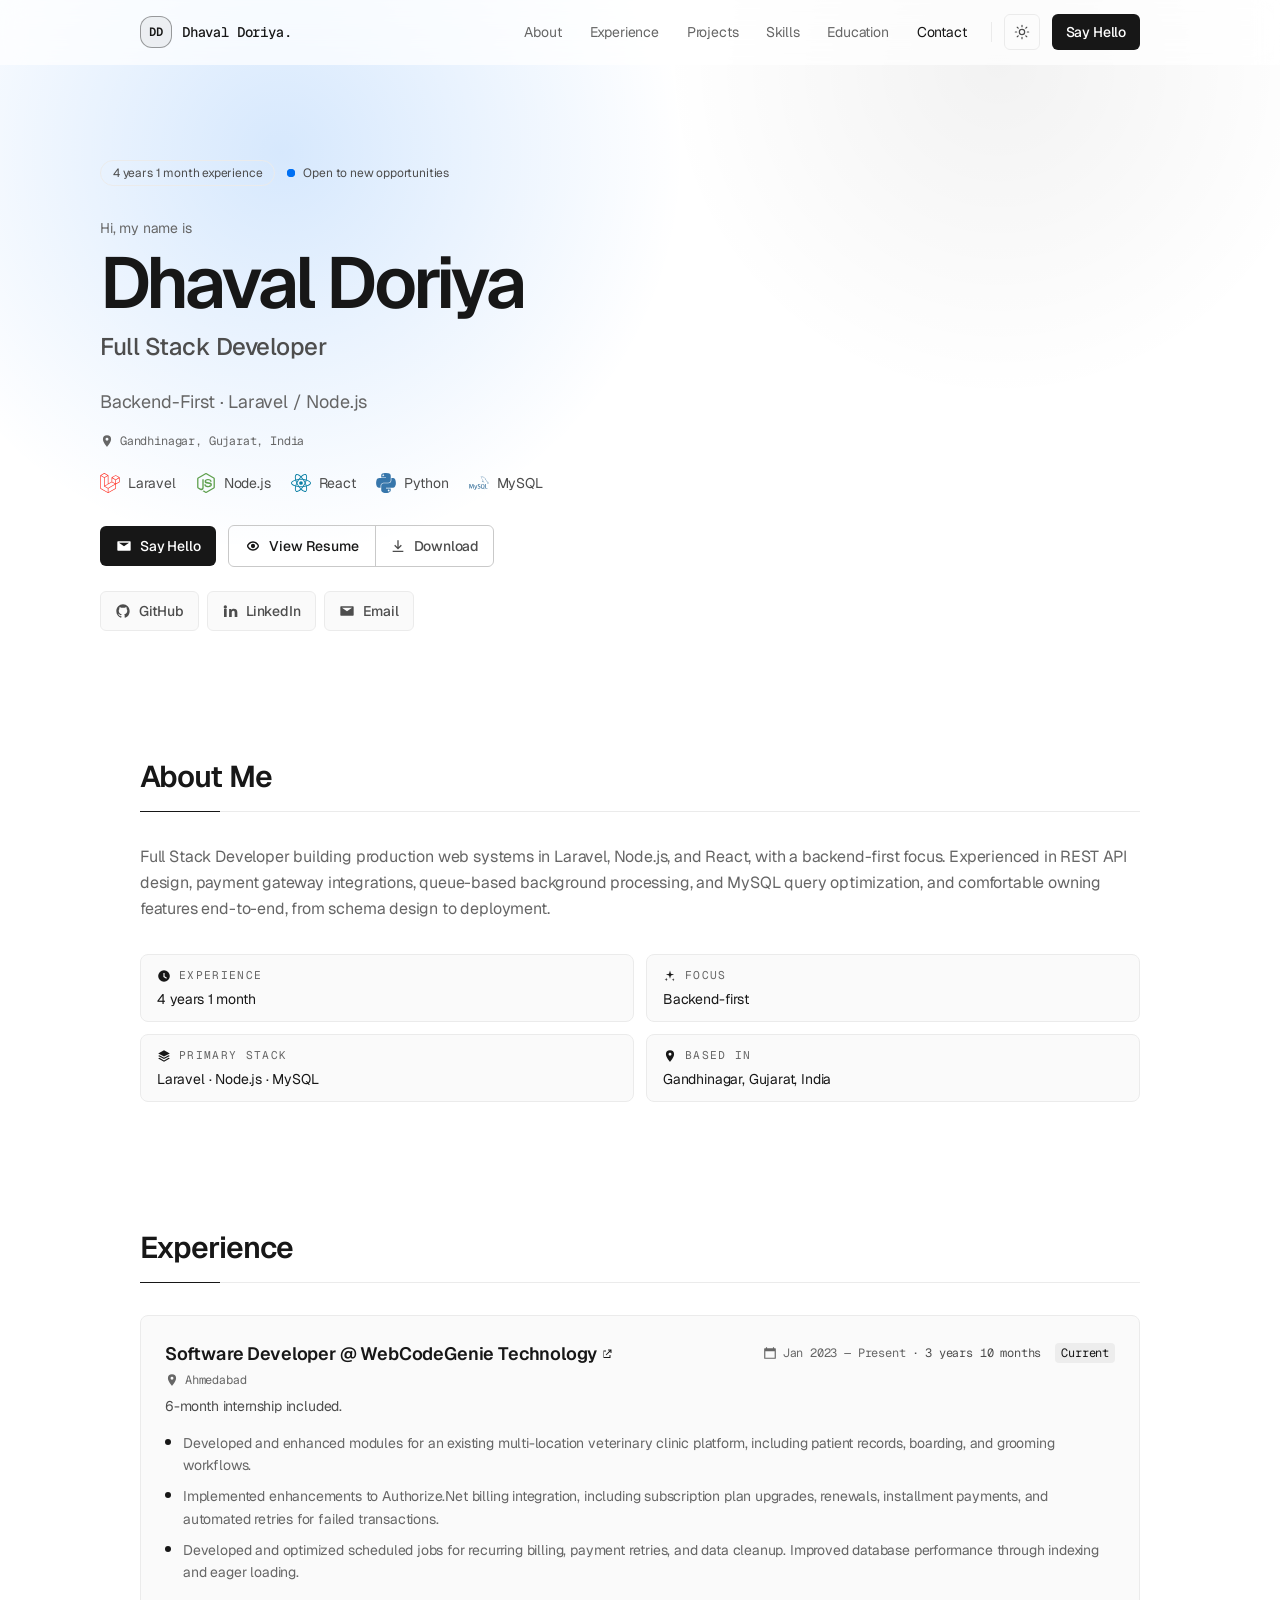
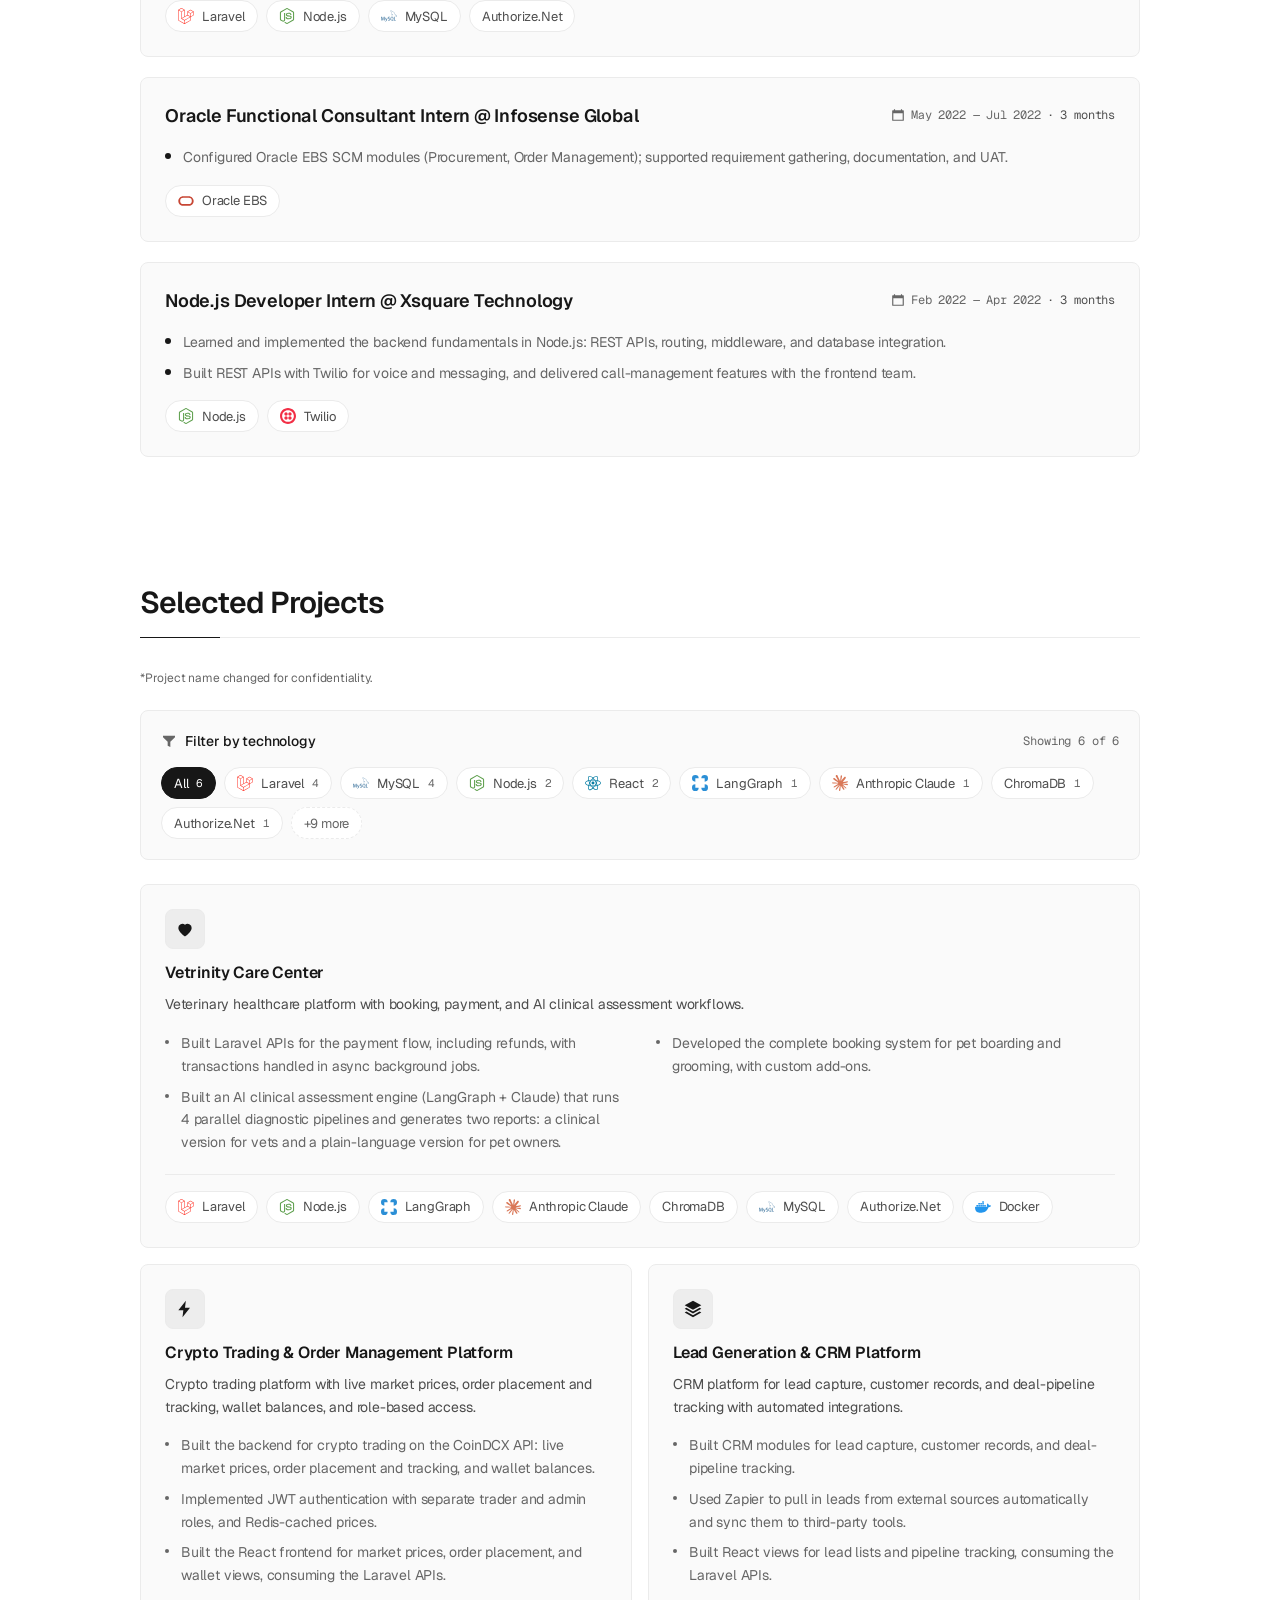
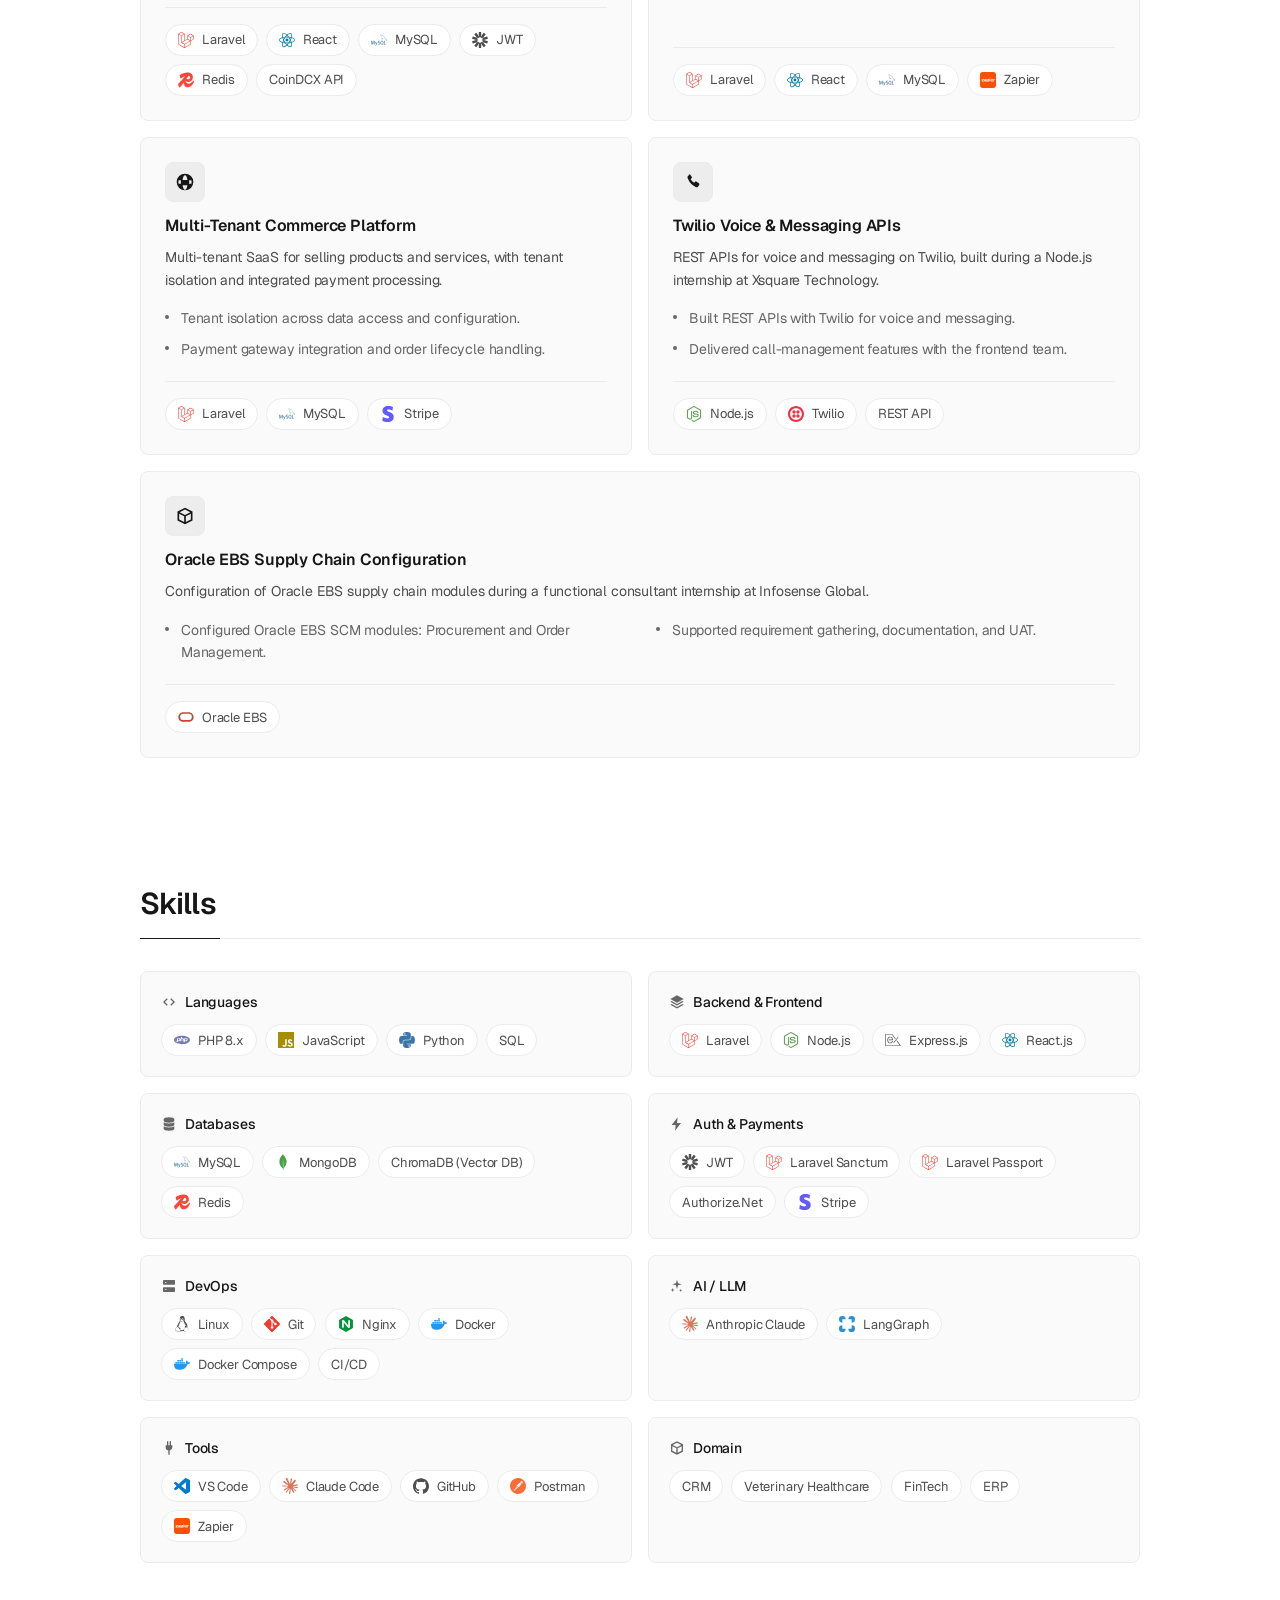
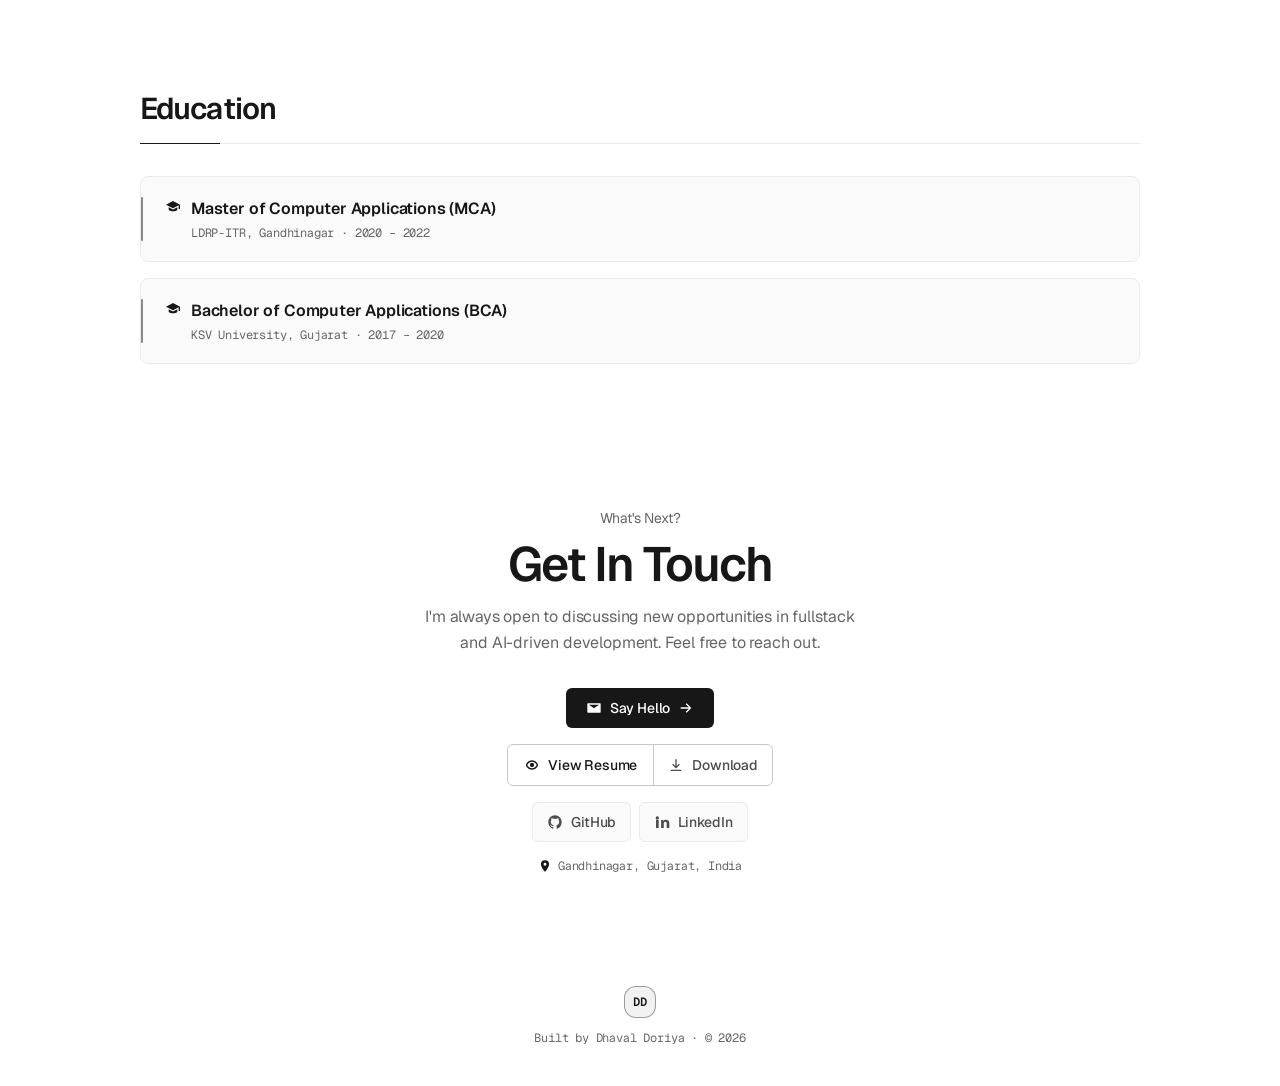
==== commit 3f17d1a2: "Refactor code structure for improved readability and maintainability" ====
--- a/index.html
+++ b/index.html
@@ -4,6 +4,6 @@
 				const theme = stored === "light" || stored === "dark" ? stored : (matchMedia("(prefers-color-scheme: light)").matches ? "light" : "dark");
 				document.documentElement.dataset.theme = theme;
 			})();
-		</script><meta property="og:type" content="website"><meta property="og:title" content="Dhaval Doriya — Full Stack Developer"><meta property="og:description" content="Full Stack Developer building production systems with Laravel, Node.js, React, and MySQL."><meta property="og:url" content="https://dhavaldoriya.github.io/"><meta name="twitter:card" content="summary"><meta name="twitter:title" content="Dhaval Doriya — Full Stack Developer"><meta name="twitter:description" content="Full Stack Developer building production systems with Laravel, Node.js, React, and MySQL."><link rel="preconnect" href="https://fonts.googleapis.com"><link rel="preconnect" href="https://fonts.gstatic.com" crossorigin><link rel="stylesheet" href="https://fonts.googleapis.com/css2?family=Geist:wght@400;500;600&family=Geist+Mono:wght@400;500&display=swap"><script type="application/ld+json">{"@context":"https://schema.org","@type":"Person","name":"Dhaval Doriya","jobTitle":"Full Stack Developer","description":"Full Stack Developer building production systems with Laravel, Node.js, React, and MySQL.","url":"https://dhavaldoriya.github.io/","email":"mailto:dhavaldoriya19@gmail.com","address":{"@type":"PostalAddress","addressLocality":"Gujarat, India"},"sameAs":["https://github.com/dhavaldoriya","https://linkedin.com/in/dhavaldoriya"]}</script><link rel="stylesheet" href="/_astro/Icon.Bn56RHgH.css"><style>[data-astro-cid-l6lhmie6][data-icon-sun]{display:none}:root[data-theme=light] [data-astro-cid-l6lhmie6][data-icon-sun]{display:block}:root[data-theme=light] [data-astro-cid-l6lhmie6][data-icon-moon]{display:none}[data-menu-panel].is-open{border-top-color:var(--color-line);grid-template-rows:1fr}[data-topbar]{background:color-mix(in srgb, var(--color-canvas) 70%, transparent);backdrop-filter:blur(12px)}[data-topbar].is-scrolled{background:color-mix(in srgb, var(--color-canvas) 85%, transparent);backdrop-filter:blur(10px);border-bottom-color:var(--color-line)}
-</style></head><body class="antialiased"><a href="#main" class="sr-only focus:not-sr-only focus:fixed focus:left-4 focus:top-4 focus:z-50 focus:rounded-md focus:bg-ink focus:px-4 focus:py-2 focus:text-sm focus:text-canvas">Skip to content</a><!-- Sticky top bar. Inline links + theme toggle from lg up; a slide-down menu
-     below that. --><div data-topbar class="fixed inset-x-0 top-0 z-40 border-b border-transparent transition-colors duration-200" data-astro-cid-k6c7o3mi><div class="mx-auto flex max-w-[1080px] items-center justify-between px-5 py-3.5 sm:px-10" data-astro-cid-k6c7o3mi><a href="#top" aria-label="Back to top" data-astro-cid-k6c7o3mi><span class="inline-flex items-center gap-2.5"><span class="h-8 w-8 text-xs rounded-xl inline-flex shrink-0 items-center justify-center border border-accent/40 bg-accent-dim font-mono font-semibold tracking-tight text-accent transition-colors duration-200 hover:border-accent" aria-hidden="true">DD</span><span class="text-sm font-mono font-medium text-ink">Dhaval.</span></span></a><nav class="hidden items-center gap-1 lg:flex" aria-label="Primary" data-astro-cid-k6c7o3mi><a href="#about" data-nav-link="about" class="rounded-md px-3 py-1.5 text-sm text-muted transition-colors duration-200 hover:text-ink" data-astro-cid-k6c7o3mi>About</a><a href="#experience" data-nav-link="experience" class="rounded-md px-3 py-1.5 text-sm text-muted transition-colors duration-200 hover:text-ink" data-astro-cid-k6c7o3mi>Experience</a><a href="#projects" data-nav-link="projects" class="rounded-md px-3 py-1.5 text-sm text-muted transition-colors duration-200 hover:text-ink" data-astro-cid-k6c7o3mi>Projects</a><a href="#skills" data-nav-link="skills" class="rounded-md px-3 py-1.5 text-sm text-muted transition-colors duration-200 hover:text-ink" data-astro-cid-k6c7o3mi>Skills</a><a href="#education" data-nav-link="education" class="rounded-md px-3 py-1.5 text-sm text-muted transition-colors duration-200 hover:text-ink" data-astro-cid-k6c7o3mi>Education</a><a href="#contact" data-nav-link="contact" class="rounded-md px-3 py-1.5 text-sm text-muted transition-colors duration-200 hover:text-ink" data-astro-cid-k6c7o3mi>Contact</a><span class="mx-2 h-5 w-px bg-line" aria-hidden="true" data-astro-cid-k6c7o3mi></span><button type="button" data-theme-toggle class="inline-flex h-9 items-center justify-center gap-2 rounded-md border border-line text-xs text-ink-soft transition-colors hover:border-line-strong hover:bg-accent-dim hover:text-ink w-9" aria-label="Switch to light theme" aria-pressed="false" title="Toggle theme" data-astro-cid-l6lhmie6><!-- Moon shows in dark mode (click → light), sun in light mode. --><svg data-icon-moon class="h-4 w-4" viewBox="0 0 24 24" fill="none" stroke="currentColor" stroke-width="1.8" stroke-linecap="round" stroke-linejoin="round" aria-hidden="true" data-astro-cid-l6lhmie6><path d="M21 12.8A9 9 0 1 1 11.2 3a7 7 0 0 0 9.8 9.8Z" data-astro-cid-l6lhmie6></path></svg><svg data-icon-sun class="h-4 w-4" viewBox="0 0 24 24" fill="none" stroke="currentColor" stroke-width="1.8" stroke-linecap="round" stroke-linejoin="round" aria-hidden="true" data-astro-cid-l6lhmie6><circle cx="12" cy="12" r="4" data-astro-cid-l6lhmie6></circle><path d="M12 2v2M12 20v2M4.9 4.9l1.4 1.4M17.7 17.7l1.4 1.4M2 12h2M20 12h2M4.9 19.1l1.4-1.4M17.7 6.3l1.4-1.4" data-astro-cid-l6lhmie6></path></svg></button><a href="#contact" class="ml-2 inline-flex h-9 items-center rounded-md bg-ink px-3.5 text-sm font-medium text-canvas transition-opacity duration-200 hover:opacity-85" data-astro-cid-k6c7o3mi>Say Hello</a></nav><div class="flex items-center gap-2 lg:hidden" data-astro-cid-k6c7o3mi><button type="button" data-theme-toggle class="inline-flex h-9 items-center justify-center gap-2 rounded-md border border-line text-xs text-ink-soft transition-colors hover:border-line-strong hover:bg-accent-dim hover:text-ink w-9" aria-label="Switch to light theme" aria-pressed="false" title="Toggle theme" data-astro-cid-l6lhmie6><!-- Moon shows in dark mode (click → light), sun in light mode. --><svg data-icon-moon class="h-4 w-4" viewBox="0 0 24 24" fill="none" stroke="currentColor" stroke-width="1.8" stroke-linecap="round" stroke-linejoin="round" aria-hidden="true" data-astro-cid-l6lhmie6><path d="M21 12.8A9 9 0 1 1 11.2 3a7 7 0 0 0 9.8 9.8Z" data-astro-cid-l6lhmie6></path></svg><svg data-icon-sun class="h-4 w-4" viewBox="0 0 24 24" fill="none" stroke="currentColor" stroke-width="1.8" stroke-linecap="round" stroke-linejoin="round" aria-hidden="true" data-astro-cid-l6lhmie6><circle cx="12" cy="12" r="4" data-astro-cid-l6lhmie6></circle><path d="M12 2v2M12 20v2M4.9 4.9l1.4 1.4M17.7 17.7l1.4 1.4M2 12h2M20 12h2M4.9 19.1l1.4-1.4M17.7 6.3l1.4-1.4" data-astro-cid-l6lhmie6></path></svg></button><button type="button" data-menu-toggle aria-expanded="false" aria-controls="mobile-menu" aria-label="Toggle navigation menu" class="inline-flex h-9 w-9 items-center justify-center rounded-md border border-line text-ink transition-colors duration-200 hover:border-line-strong" data-astro-cid-k6c7o3mi><svg class="h-5 w-5" viewBox="0 0 24 24" fill="currentColor" aria-hidden="true" focusable="false"><path d="M3 6h18v2H3V6Zm0 5h18v2H3v-2Zm0 5h18v2H3v-2Z"></path></svg></button></div></div><nav id="mobile-menu" data-menu-panel class="grid grid-rows-[0fr] overflow-hidden lg:hidden border-t border-transparent bg-surface/95 backdrop-blur-md transition-[grid-template-rows] duration-400 ease-[var(--ease-out-soft)]" aria-label="Section navigation" data-astro-cid-k6c7o3mi><div class="min-h-0 overflow-hidden" data-astro-cid-k6c7o3mi><div class="flex items-center gap-2 border-b border-line/60 px-5 py-3" data-astro-cid-k6c7o3mi><a href="#contact" data-menu-link class="inline-flex min-h-10 flex-1 items-center justify-center gap-2 rounded-md bg-ink px-4 py-2 text-xs font-medium text-canvas transition-opacity hover:opacity-85" data-astro-cid-k6c7o3mi><svg class="h-3.5 w-3.5" viewBox="0 0 24 24" fill="currentColor" aria-hidden="true" focusable="false"><path d="M3 5h18a1 1 0 0 1 1 1v12a1 1 0 0 1-1 1H3a1 1 0 0 1-1-1V6a1 1 0 0 1 1-1Zm1.4 2L12 12.3 19.6 7H4.4Z"></path></svg>Say Hello</a></div><ul class="divide-y divide-line/60" data-astro-cid-k6c7o3mi><li data-astro-cid-k6c7o3mi><a href="#about" data-nav-link="about" data-menu-link class="flex items-center gap-3 px-5 py-3.5 text-sm text-ink-soft transition-colors duration-200 hover:text-ink" data-astro-cid-k6c7o3mi><svg class="h-4 w-4 text-muted" viewBox="0 0 24 24" fill="currentColor" aria-hidden="true" focusable="false"><path d="M12 3a4.5 4.5 0 1 1 0 9 4.5 4.5 0 0 1 0-9Zm0 11c4.42 0 8 2.24 8 5v2H4v-2c0-2.76 3.58-5 8-5Z"></path></svg>About</a></li><li data-astro-cid-k6c7o3mi><a href="#experience" data-nav-link="experience" data-menu-link class="flex items-center gap-3 px-5 py-3.5 text-sm text-ink-soft transition-colors duration-200 hover:text-ink" data-astro-cid-k6c7o3mi><svg class="h-4 w-4 text-muted" viewBox="0 0 24 24" fill="currentColor" aria-hidden="true" focusable="false"><path d="M9 3h6a2 2 0 0 1 2 2v2h3a2 2 0 0 1 2 2v3H2V9a2 2 0 0 1 2-2h3V5a2 2 0 0 1 2-2Zm0 4h6V5H9v2ZM2 14h8v2h4v-2h8v5a2 2 0 0 1-2 2H4a2 2 0 0 1-2-2v-5Z"></path></svg>Experience</a></li><li data-astro-cid-k6c7o3mi><a href="#projects" data-nav-link="projects" data-menu-link class="flex items-center gap-3 px-5 py-3.5 text-sm text-ink-soft transition-colors duration-200 hover:text-ink" data-astro-cid-k6c7o3mi><svg class="h-4 w-4 text-muted" viewBox="0 0 24 24" fill="currentColor" aria-hidden="true" focusable="false"><path d="M3 5h6l2 2h10a1 1 0 0 1 1 1v11a1 1 0 0 1-1 1H3a1 1 0 0 1-1-1V6a1 1 0 0 1 1-1Z"></path></svg>Projects</a></li><li data-astro-cid-k6c7o3mi><a href="#skills" data-nav-link="skills" data-menu-link class="flex items-center gap-3 px-5 py-3.5 text-sm text-ink-soft transition-colors duration-200 hover:text-ink" data-astro-cid-k6c7o3mi><svg class="h-4 w-4 text-muted" viewBox="0 0 24 24" fill="currentColor" aria-hidden="true" focusable="false"><path d="m8.7 6.3 1.4 1.4L5.8 12l4.3 4.3-1.4 1.4L3 12l5.7-5.7Zm6.6 0L21 12l-5.7 5.7-1.4-1.4L18.2 12l-4.3-4.3 1.4-1.4Z"></path></svg>Skills</a></li><li data-astro-cid-k6c7o3mi><a href="#education" data-nav-link="education" data-menu-link class="flex items-center gap-3 px-5 py-3.5 text-sm text-ink-soft transition-colors duration-200 hover:text-ink" data-astro-cid-k6c7o3mi><svg class="h-4 w-4 text-muted" viewBox="0 0 24 24" fill="currentColor" aria-hidden="true" focusable="false"><path d="M12 3 1.5 8.5 12 14l8.5-4.45V15h2V8.5L12 3ZM5.5 12.2v3.6c0 .38.2.73.54.92C7.5 17.6 9.66 18.5 12 18.5s4.5-.9 5.96-1.78c.33-.2.54-.54.54-.92v-3.6L12 15.6l-6.5-3.4Z"></path></svg>Education</a></li><li data-astro-cid-k6c7o3mi><a href="#contact" data-nav-link="contact" data-menu-link class="flex items-center gap-3 px-5 py-3.5 text-sm text-ink-soft transition-colors duration-200 hover:text-ink" data-astro-cid-k6c7o3mi><svg class="h-4 w-4 text-muted" viewBox="0 0 24 24" fill="currentColor" aria-hidden="true" focusable="false"><path d="M4 3h16a2 2 0 0 1 2 2v10a2 2 0 0 1-2 2H9l-5 4v-4H4a2 2 0 0 1-2-2V5a2 2 0 0 1 2-2Z"></path></svg>Contact</a></li></ul></div></nav></div><div id="top" class="flex min-h-screen flex-col"><header class="relative px-6 pb-16 pt-32 sm:px-10 lg:pt-40"><div class="mx-auto max-w-[1080px]"><div class="stagger-in flex flex-wrap items-center gap-3" style="--delay:0ms"><span class="rounded-full border border-line px-3 py-1 text-xs text-ink-soft"><span data-since="2023-01-23">3 years 8 months</span> experience</span><span class="inline-flex items-center gap-2 text-xs text-ink-soft"><span class="inline-block h-2 w-2 rounded-full bg-[#0070f3]"></span>Open to new opportunities</span></div><p class="stagger-in mt-8 text-sm text-muted" style="--delay:40ms">Hi, my name is</p><h1 class="stagger-in mt-2 text-5xl font-semibold tracking-[-0.05em] text-ink sm:text-6xl lg:text-7xl lg:leading-[1.02]" style="--delay:80ms">Dhaval Doriya</h1><p class="stagger-in mt-3 text-xl font-medium tracking-[-0.02em] text-ink-soft sm:text-2xl" style="--delay:140ms">Full Stack Developer</p><p class="stagger-in mt-6 max-w-xl text-base leading-relaxed text-muted sm:text-lg" style="--delay:200ms">Backend-First · Laravel / Node.js</p><p class="stagger-in mt-4 flex items-center gap-1.5 font-mono text-xs text-muted" style="--delay:240ms"><svg class="h-3.5 w-3.5" viewBox="0 0 24 24" fill="currentColor" aria-hidden="true" focusable="false"><path d="M12 2a7 7 0 0 1 7 7c0 5-7 13-7 13S5 14 5 9a7 7 0 0 1 7-7Zm0 4.5a2.5 2.5 0 1 0 0 5 2.5 2.5 0 0 0 0-5Z"></path></svg>Gujarat, India</p><div class="stagger-in mt-8 flex flex-wrap items-center gap-3" style="--delay:280ms"><a href="mailto:dhavaldoriya19@gmail.com" class="inline-flex items-center gap-2 rounded-md bg-ink px-4 py-2.5 text-sm font-medium text-canvas transition-opacity duration-200 hover:opacity-85"><svg class="h-4 w-4" viewBox="0 0 24 24" fill="currentColor" aria-hidden="true" focusable="false"><path d="M3 5h18a1 1 0 0 1 1 1v12a1 1 0 0 1-1 1H3a1 1 0 0 1-1-1V6a1 1 0 0 1 1-1Zm1.4 2L12 12.3 19.6 7H4.4Z"></path></svg>Say Hello</a><div class="inline-flex items-stretch overflow-hidden rounded-md border border-line-strong"><a href="https://drive.google.com/file/d/1uWQ2fSqWzHckI2Xm_J_2LoEQKrt-Y06p/view?usp=sharing" target="_blank" rel="noopener" class="inline-flex items-center gap-2 px-4 py-2.5 text-sm font-medium text-ink transition-colors duration-200 hover:bg-accent-dim"><svg class="h-4 w-4" viewBox="0 0 24 24" fill="currentColor" aria-hidden="true" focusable="false"><path d="M12 5c5 0 9 4.5 9 7s-4 7-9 7-9-4.5-9-7 4-7 9-7Zm0 2c-3.6 0-6.6 3.2-7 5 .4 1.8 3.4 5 7 5s6.6-3.2 7-5c-.4-1.8-3.4-5-7-5Zm0 1.8a3.2 3.2 0 1 1 0 6.4 3.2 3.2 0 0 1 0-6.4Z"></path></svg>View Resume</a><a href="https://drive.google.com/uc?export=download&amp;id=1uWQ2fSqWzHckI2Xm_J_2LoEQKrt-Y06p" target="_blank" rel="noopener" aria-label="Download resume" title="Download resume" class="group inline-flex items-center gap-2 border-l border-line-strong px-3.5 py-2.5 text-sm font-medium text-ink-soft transition-colors duration-200 hover:bg-accent-dim hover:text-ink"><svg class="h-4 w-4 transition-transform duration-300 group-hover:translate-y-0.5" viewBox="0 0 24 24" fill="currentColor" aria-hidden="true" focusable="false"><path d="M12 3a1 1 0 0 1 1 1v9.6l3.3-3.3 1.4 1.4-5.7 5.7-5.7-5.7 1.4-1.4L11 13.6V4a1 1 0 0 1 1-1ZM4 19h16v2H4v-2Z"></path></svg>Download</a></div></div><ul class="stagger-in mt-6 flex flex-wrap items-center gap-2" style="--delay:340ms"><li><a href="https://github.com/dhavaldoriya" target="_blank" rel="noopener" aria-label="GitHub" class="inline-flex h-10 items-center gap-2 rounded-md border border-line bg-surface px-3.5 text-sm font-medium text-ink-soft transition-colors duration-200 hover:border-line-strong hover:bg-accent-dim hover:text-ink"><svg class="h-4 w-4" viewBox="0 0 24 24" fill="currentColor" aria-hidden="true" focusable="false"><path d="M12 2C6.48 2 2 6.58 2 12.25c0 4.53 2.87 8.37 6.84 9.73.5.1.68-.22.68-.49l-.01-1.9c-2.78.62-3.37-1.21-3.37-1.21-.45-1.19-1.11-1.5-1.11-1.5-.91-.64.07-.63.07-.63 1 .07 1.53 1.06 1.53 1.06.89 1.57 2.34 1.12 2.91.86.09-.66.35-1.12.63-1.38-2.22-.26-4.56-1.14-4.56-5.07 0-1.12.39-2.03 1.03-2.75-.1-.26-.45-1.3.1-2.71 0 0 .84-.28 2.75 1.05a9.3 9.3 0 0 1 5 0c1.91-1.33 2.75-1.05 2.75-1.05.55 1.41.2 2.45.1 2.71.64.72 1.03 1.63 1.03 2.75 0 3.94-2.34 4.81-4.57 5.06.36.32.68.94.68 1.9l-.01 2.82c0 .27.18.6.69.49A10.26 10.26 0 0 0 22 12.25C22 6.58 17.52 2 12 2Z"></path></svg>GitHub</a></li><li><a href="https://linkedin.com/in/dhavaldoriya" target="_blank" rel="noopener" aria-label="LinkedIn" class="inline-flex h-10 items-center gap-2 rounded-md border border-line bg-surface px-3.5 text-sm font-medium text-ink-soft transition-colors duration-200 hover:border-line-strong hover:bg-accent-dim hover:text-ink"><svg class="h-4 w-4" viewBox="0 0 24 24" fill="currentColor" aria-hidden="true" focusable="false"><path d="M4.98 3.5a2.5 2.5 0 1 1 0 5 2.5 2.5 0 0 1 0-5ZM3 9h4v12H3V9Zm7 0h3.8v1.64h.05c.53-.96 1.83-1.98 3.76-1.98C21.6 8.66 23 10.9 23 14.24V21h-4v-6c0-1.43-.03-3.27-2.02-3.27-2.02 0-2.33 1.55-2.33 3.16V21h-4V9Z"></path></svg>LinkedIn</a></li><li><a href="mailto:dhavaldoriya19@gmail.com" aria-label="Email" class="inline-flex h-10 items-center gap-2 rounded-md border border-line bg-surface px-3.5 text-sm font-medium text-ink-soft transition-colors duration-200 hover:border-line-strong hover:bg-accent-dim hover:text-ink"><svg class="h-4 w-4" viewBox="0 0 24 24" fill="currentColor" aria-hidden="true" focusable="false"><path d="M3 5h18a1 1 0 0 1 1 1v12a1 1 0 0 1-1 1H3a1 1 0 0 1-1-1V6a1 1 0 0 1 1-1Zm1.4 2L12 12.3 19.6 7H4.4Z"></path></svg>Email</a></li></ul></div></header><main id="main" class="mx-auto w-full max-w-[1080px] px-6 pb-8 sm:px-10"><section id="about" class="scroll-mt-24 py-12 lg:py-16"><div class="reveal mb-8 border-b border-line pb-4"><h2 class="text-2xl font-semibold tracking-[-0.03em] text-ink sm:text-3xl">About Me</h2></div><div class="space-y-4"><p class="reveal leading-relaxed" style="--delay:0ms">Full Stack Developer building production web systems in Laravel, Node.js, and React, with a backend-first focus. Experienced in REST API design, payment gateway integrations, queue-based background processing, and MySQL query optimization, and comfortable owning features end-to-end, from schema design to deployment.</p></div><dl class="mt-8 grid grid-cols-1 gap-3 sm:grid-cols-2"><div class="reveal rounded-lg border border-line bg-surface px-4 py-3 transition-colors duration-200 hover:border-line-strong" style="--delay:0ms"><dt class="flex items-center gap-2 font-mono text-[0.7rem] uppercase tracking-[0.12em] text-muted"><svg class="h-3.5 w-3.5 text-accent" viewBox="0 0 24 24" fill="currentColor" aria-hidden="true" focusable="false"><path d="M12 2a10 10 0 1 0 0 20 10 10 0 0 0 0-20Zm1 5v5.6l4 2.3-1 1.7-5-2.9V7h2Z"></path></svg>Experience</dt><dd class="mt-1 text-sm text-ink"><span data-since="2023-01-23">3 years 8 months</span></dd></div><div class="reveal rounded-lg border border-line bg-surface px-4 py-3 transition-colors duration-200 hover:border-line-strong" style="--delay:70ms"><dt class="flex items-center gap-2 font-mono text-[0.7rem] uppercase tracking-[0.12em] text-muted"><svg class="h-3.5 w-3.5 text-accent" viewBox="0 0 24 24" fill="currentColor" aria-hidden="true" focusable="false"><path d="M12 2.5 13.6 8 19 9.5 13.6 11 12 16.5 10.4 11 5 9.5 10.4 8 12 2.5ZM5.5 15l.8 2.4 2.2.6-2.2.6-.8 2.4-.8-2.4-2.2-.6 2.2-.6.8-2.4Zm12 1 .7 2 1.8.5-1.8.5-.7 2-.7-2-1.8-.5 1.8-.5.7-2Z"></path></svg>Focus</dt><dd class="mt-1 text-sm text-ink">Backend-first</dd></div><div class="reveal rounded-lg border border-line bg-surface px-4 py-3 transition-colors duration-200 hover:border-line-strong" style="--delay:140ms"><dt class="flex items-center gap-2 font-mono text-[0.7rem] uppercase tracking-[0.12em] text-muted"><svg class="h-3.5 w-3.5 text-accent" viewBox="0 0 24 24" fill="currentColor" aria-hidden="true" focusable="false"><path d="m12 2 10 5.5-10 5.5L2 7.5 12 2Zm7.9 8.6L22 11.8 12 17.3 2 11.8l2.1-1.2L12 15l7.9-4.4Zm0 4.5 2.1 1.2L12 21.8 2 16.3l2.1-1.2L12 19.5l7.9-4.4Z"></path></svg>Primary stack</dt><dd class="mt-1 text-sm text-ink">Laravel · Node.js · MySQL</dd></div><div class="reveal rounded-lg border border-line bg-surface px-4 py-3 transition-colors duration-200 hover:border-line-strong" style="--delay:210ms"><dt class="flex items-center gap-2 font-mono text-[0.7rem] uppercase tracking-[0.12em] text-muted"><svg class="h-3.5 w-3.5 text-accent" viewBox="0 0 24 24" fill="currentColor" aria-hidden="true" focusable="false"><path d="M12 2a7 7 0 0 1 7 7c0 5-7 13-7 13S5 14 5 9a7 7 0 0 1 7-7Zm0 4.5a2.5 2.5 0 1 0 0 5 2.5 2.5 0 0 0 0-5Z"></path></svg>Based in</dt><dd class="mt-1 text-sm text-ink">Gujarat, India</dd></div></dl></section><section id="experience" class="scroll-mt-24 py-12 lg:py-16"><div class="reveal mb-8 border-b border-line pb-4"><h2 class="text-2xl font-semibold tracking-[-0.03em] text-ink sm:text-3xl">Experience</h2></div><ol class="space-y-5"><li class="reveal group rounded-lg border border-line bg-surface p-5 transition-colors duration-200 hover:border-line-strong sm:p-6" style="--delay:0ms"><div class="flex flex-col gap-1 sm:flex-row sm:items-baseline sm:justify-between sm:gap-4"><h3 class="text-base font-semibold text-ink sm:text-lg">Software Developer<span class="text-accent"> @ <a href="https://webcodegenie.com" target="_blank" rel="noopener" class="link-underline inline-flex items-center gap-1">WebCodeGenie Technology<svg class="h-3 w-3" viewBox="0 0 24 24" fill="currentColor" aria-hidden="true" focusable="false"><path d="M14 3h7v7h-2V6.4l-8.3 8.3-1.4-1.4L17.6 5H14V3ZM5 5h5v2H6v11h11v-4h2v6H5V5Z"></path></svg></a></span></h3><p class="flex shrink-0 items-center gap-1.5 font-mono text-xs text-muted"><svg class="h-3.5 w-3.5" viewBox="0 0 24 24" fill="currentColor" aria-hidden="true" focusable="false"><path d="M7 2v2h10V2h2v2h2a1 1 0 0 1 1 1v16a1 1 0 0 1-1 1H3a1 1 0 0 1-1-1V5a1 1 0 0 1 1-1h2V2h2ZM4 9v11h16V9H4Z"></path></svg>23 Jan 2023 — Present<span class="text-ink-soft">· <span data-since="2023-01-23">3 years 8 months</span></span><span class="ml-2 rounded bg-accent-dim px-1.5 py-0.5 text-accent">Current</span></p></div><p class="mt-2 text-sm text-ink-soft">6-month internship included.</p><ul class="mt-4 space-y-2"><li class="flex gap-3 text-sm leading-relaxed"><span class="mt-[0.45rem] h-1.5 w-1.5 shrink-0 rounded-full bg-accent"></span><span>Developed and enhanced modules for an existing multi-location veterinary clinic platform, including patient records, boarding, and grooming workflows.</span></li><li class="flex gap-3 text-sm leading-relaxed"><span class="mt-[0.45rem] h-1.5 w-1.5 shrink-0 rounded-full bg-accent"></span><span>Implemented enhancements to Authorize.Net billing integration, including subscription plan upgrades, renewals, installment payments, and automated retries for failed transactions.</span></li><li class="flex gap-3 text-sm leading-relaxed"><span class="mt-[0.45rem] h-1.5 w-1.5 shrink-0 rounded-full bg-accent"></span><span>Developed and optimized scheduled jobs for recurring billing, payment retries, and data cleanup. Improved database performance through indexing and eager loading.</span></li></ul><div class="mt-4 flex flex-wrap gap-2"><span class="inline-flex items-center rounded-md border px-2 py-1 font-mono text-xs leading-none transition-colors duration-200 border-line text-ink-soft">Laravel</span><span class="inline-flex items-center rounded-md border px-2 py-1 font-mono text-xs leading-none transition-colors duration-200 border-line text-ink-soft">Node.js</span><span class="inline-flex items-center rounded-md border px-2 py-1 font-mono text-xs leading-none transition-colors duration-200 border-line text-ink-soft">MySQL</span><span class="inline-flex items-center rounded-md border px-2 py-1 font-mono text-xs leading-none transition-colors duration-200 border-line text-ink-soft">REST API</span></div></li></ol></section><section id="projects" class="scroll-mt-24 py-12 lg:py-16"><div class="reveal mb-8 border-b border-line pb-4"><h2 class="text-2xl font-semibold tracking-[-0.03em] text-ink sm:text-3xl">Selected Projects</h2></div><p class="mb-6 text-xs text-muted">*Project name changed for confidentiality.</p><div class="reveal mb-6 flex flex-wrap items-center gap-2" data-project-filter><svg class="mr-1 h-4 w-4 text-muted" viewBox="0 0 24 24" fill="currentColor" aria-hidden="true" focusable="false"><path d="M3 4h18v2.2l-7 7V21l-4-2v-5.8l-7-7V4Z"></path></svg><button type="button" data-tag="all" aria-pressed="true" class="inline-flex items-center rounded-md border border-ink bg-accent-dim px-2 py-1 font-mono text-xs leading-none text-ink transition-colors duration-200">All</button><button data-tag="laravel" type="button" aria-pressed="false" class="inline-flex items-center rounded-md border px-2 py-1 font-mono text-xs leading-none transition-colors duration-200 cursor-pointer hover:border-line-strong hover:text-ink border-line text-ink-soft">Laravel</button><button data-tag="node-js" type="button" aria-pressed="false" class="inline-flex items-center rounded-md border px-2 py-1 font-mono text-xs leading-none transition-colors duration-200 cursor-pointer hover:border-line-strong hover:text-ink border-line text-ink-soft">Node.js</button><button data-tag="langgraph" type="button" aria-pressed="false" class="inline-flex items-center rounded-md border px-2 py-1 font-mono text-xs leading-none transition-colors duration-200 cursor-pointer hover:border-line-strong hover:text-ink border-line text-ink-soft">LangGraph</button><button data-tag="anthropic-claude" type="button" aria-pressed="false" class="inline-flex items-center rounded-md border px-2 py-1 font-mono text-xs leading-none transition-colors duration-200 cursor-pointer hover:border-line-strong hover:text-ink border-line text-ink-soft">Anthropic Claude</button><button data-tag="chromadb" type="button" aria-pressed="false" class="inline-flex items-center rounded-md border px-2 py-1 font-mono text-xs leading-none transition-colors duration-200 cursor-pointer hover:border-line-strong hover:text-ink border-line text-ink-soft">ChromaDB</button><button data-tag="mysql" type="button" aria-pressed="false" class="inline-flex items-center rounded-md border px-2 py-1 font-mono text-xs leading-none transition-colors duration-200 cursor-pointer hover:border-line-strong hover:text-ink border-line text-ink-soft">MySQL</button><button data-tag="authorize-net" type="button" aria-pressed="false" class="inline-flex items-center rounded-md border px-2 py-1 font-mono text-xs leading-none transition-colors duration-200 cursor-pointer hover:border-line-strong hover:text-ink border-line text-ink-soft">Authorize.Net</button><button data-tag="docker" type="button" aria-pressed="false" class="inline-flex items-center rounded-md border px-2 py-1 font-mono text-xs leading-none transition-colors duration-200 cursor-pointer hover:border-line-strong hover:text-ink border-line text-ink-soft">Docker</button><button data-tag="jwt" type="button" aria-pressed="false" class="inline-flex items-center rounded-md border px-2 py-1 font-mono text-xs leading-none transition-colors duration-200 cursor-pointer hover:border-line-strong hover:text-ink border-line text-ink-soft">JWT</button><button data-tag="redis" type="button" aria-pressed="false" class="inline-flex items-center rounded-md border px-2 py-1 font-mono text-xs leading-none transition-colors duration-200 cursor-pointer hover:border-line-strong hover:text-ink border-line text-ink-soft">Redis</button><button data-tag="coindcx-api" type="button" aria-pressed="false" class="inline-flex items-center rounded-md border px-2 py-1 font-mono text-xs leading-none transition-colors duration-200 cursor-pointer hover:border-line-strong hover:text-ink border-line text-ink-soft">CoinDCX API</button><button data-tag="zapier" type="button" aria-pressed="false" class="inline-flex items-center rounded-md border px-2 py-1 font-mono text-xs leading-none transition-colors duration-200 cursor-pointer hover:border-line-strong hover:text-ink border-line text-ink-soft">Zapier</button></div><div class="grid grid-cols-1 gap-4 sm:grid-cols-2"><article class="reveal group flex flex-col rounded-lg border border-line bg-surface p-5 transition-colors duration-200 hover:border-line-strong" style="--delay:0ms" data-project data-tags="laravel node-js langgraph anthropic-claude chromadb mysql authorize-net docker"><div class="flex items-start justify-between gap-3"><span class="inline-flex h-10 w-10 items-center justify-center rounded-lg border border-line bg-accent-dim text-ink transition-colors duration-200 group-hover:border-line-strong"><svg class="h-5 w-5" viewBox="0 0 24 24" fill="currentColor" aria-hidden="true" focusable="false"><path d="M12 21s-8-5.2-8-10.2A4.8 4.8 0 0 1 12 7a4.8 4.8 0 0 1 8 3.8C20 15.8 12 21 12 21Z"></path></svg></span></div><h3 class="mt-3 text-base font-semibold text-ink transition-colors duration-300 group-hover:text-ink">Vetrinity Care Center</h3><p class="mt-2 flex-1 text-sm leading-relaxed">Veterinary healthcare platform with booking, payment, and AI clinical assessment workflows.</p><div class="mt-4 flex flex-wrap gap-2"><span class="inline-flex items-center rounded-md border px-2 py-1 font-mono text-xs leading-none transition-colors duration-200 border-line text-ink-soft">Laravel</span><span class="inline-flex items-center rounded-md border px-2 py-1 font-mono text-xs leading-none transition-colors duration-200 border-line text-ink-soft">Node.js</span><span class="inline-flex items-center rounded-md border px-2 py-1 font-mono text-xs leading-none transition-colors duration-200 border-line text-ink-soft">LangGraph</span><span class="inline-flex items-center rounded-md border px-2 py-1 font-mono text-xs leading-none transition-colors duration-200 border-line text-ink-soft">Anthropic Claude</span><span class="inline-flex items-center rounded-md border px-2 py-1 font-mono text-xs leading-none transition-colors duration-200 border-line text-ink-soft">ChromaDB</span><span class="inline-flex items-center rounded-md border px-2 py-1 font-mono text-xs leading-none transition-colors duration-200 border-line text-ink-soft">MySQL</span><span class="inline-flex items-center rounded-md border px-2 py-1 font-mono text-xs leading-none transition-colors duration-200 border-line text-ink-soft">Authorize.Net</span><span class="inline-flex items-center rounded-md border px-2 py-1 font-mono text-xs leading-none transition-colors duration-200 border-line text-ink-soft">Docker</span></div></article><article class="reveal group flex flex-col rounded-lg border border-line bg-surface p-5 transition-colors duration-200 hover:border-line-strong" style="--delay:90ms" data-project data-tags="laravel mysql jwt redis coindcx-api"><div class="flex items-start justify-between gap-3"><span class="inline-flex h-10 w-10 items-center justify-center rounded-lg border border-line bg-accent-dim text-ink transition-colors duration-200 group-hover:border-line-strong"><svg class="h-5 w-5" viewBox="0 0 24 24" fill="currentColor" aria-hidden="true" focusable="false"><path d="M13 2 4 13.5h6l-1 8.5 9-11.5h-6l1-8.5Z"></path></svg></span></div><h3 class="mt-3 text-base font-semibold text-ink transition-colors duration-300 group-hover:text-ink">Crypto Trading &amp; Order Management Platform</h3><p class="mt-2 flex-1 text-sm leading-relaxed">Exchange backend for market prices, order placement, tracking, wallet balances, and role-based access.</p><div class="mt-4 flex flex-wrap gap-2"><span class="inline-flex items-center rounded-md border px-2 py-1 font-mono text-xs leading-none transition-colors duration-200 border-line text-ink-soft">Laravel</span><span class="inline-flex items-center rounded-md border px-2 py-1 font-mono text-xs leading-none transition-colors duration-200 border-line text-ink-soft">MySQL</span><span class="inline-flex items-center rounded-md border px-2 py-1 font-mono text-xs leading-none transition-colors duration-200 border-line text-ink-soft">JWT</span><span class="inline-flex items-center rounded-md border px-2 py-1 font-mono text-xs leading-none transition-colors duration-200 border-line text-ink-soft">Redis</span><span class="inline-flex items-center rounded-md border px-2 py-1 font-mono text-xs leading-none transition-colors duration-200 border-line text-ink-soft">CoinDCX API</span></div></article><article class="reveal group flex flex-col rounded-lg border border-line bg-surface p-5 transition-colors duration-200 hover:border-line-strong" style="--delay:180ms" data-project data-tags="laravel mysql zapier"><div class="flex items-start justify-between gap-3"><span class="inline-flex h-10 w-10 items-center justify-center rounded-lg border border-line bg-accent-dim text-ink transition-colors duration-200 group-hover:border-line-strong"><svg class="h-5 w-5" viewBox="0 0 24 24" fill="currentColor" aria-hidden="true" focusable="false"><path d="m12 2 10 5.5-10 5.5L2 7.5 12 2Zm7.9 8.6L22 11.8 12 17.3 2 11.8l2.1-1.2L12 15l7.9-4.4Zm0 4.5 2.1 1.2L12 21.8 2 16.3l2.1-1.2L12 19.5l7.9-4.4Z"></path></svg></span></div><h3 class="mt-3 text-base font-semibold text-ink transition-colors duration-300 group-hover:text-ink">Lead Generation &amp; CRM Platform</h3><p class="mt-2 flex-1 text-sm leading-relaxed">CRM platform for lead capture, customer records, and deal-pipeline tracking with automated integrations.</p><div class="mt-4 flex flex-wrap gap-2"><span class="inline-flex items-center rounded-md border px-2 py-1 font-mono text-xs leading-none transition-colors duration-200 border-line text-ink-soft">Laravel</span><span class="inline-flex items-center rounded-md border px-2 py-1 font-mono text-xs leading-none transition-colors duration-200 border-line text-ink-soft">MySQL</span><span class="inline-flex items-center rounded-md border px-2 py-1 font-mono text-xs leading-none transition-colors duration-200 border-line text-ink-soft">Zapier</span></div></article></div><p data-filter-empty class="mt-6 hidden font-mono text-sm text-muted">No projects match that tag.</p></section><section id="skills" class="scroll-mt-24 py-12 lg:py-16"><div class="reveal mb-8 border-b border-line pb-4"><h2 class="text-2xl font-semibold tracking-[-0.03em] text-ink sm:text-3xl">Skills</h2></div><div class="grid grid-cols-1 gap-4 sm:grid-cols-2"><div class="reveal rounded-lg border border-line bg-surface p-5 transition-colors duration-200 hover:border-line-strong" style="--delay:0ms"><h3 class="flex items-center gap-2 text-sm font-medium text-ink"><svg class="h-4 w-4" viewBox="0 0 24 24" fill="currentColor" aria-hidden="true" focusable="false"><path d="M4 3h16a1 1 0 0 1 1 1v5a1 1 0 0 1-1 1H4a1 1 0 0 1-1-1V4a1 1 0 0 1 1-1Zm2 3v1h2V6H6Zm-2 8h16a1 1 0 0 1 1 1v5a1 1 0 0 1-1 1H4a1 1 0 0 1-1-1v-5a1 1 0 0 1 1-1Zm2 3v1h2v-1H6Z"></path></svg>Languages</h3><div class="mt-3 flex flex-wrap gap-2"><span class="skill-chip rounded-md border border-line px-2 py-1 font-mono text-xs text-ink-soft transition-colors duration-200 hover:border-line-strong hover:text-ink hover:-translate-y-0.5">PHP 8.x</span><span class="skill-chip rounded-md border border-line px-2 py-1 font-mono text-xs text-ink-soft transition-colors duration-200 hover:border-line-strong hover:text-ink hover:-translate-y-0.5">JavaScript</span><span class="skill-chip rounded-md border border-line px-2 py-1 font-mono text-xs text-ink-soft transition-colors duration-200 hover:border-line-strong hover:text-ink hover:-translate-y-0.5">SQL</span><span class="skill-chip rounded-md border border-line px-2 py-1 font-mono text-xs text-ink-soft transition-colors duration-200 hover:border-line-strong hover:text-ink hover:-translate-y-0.5">Laravel</span><span class="skill-chip rounded-md border border-line px-2 py-1 font-mono text-xs text-ink-soft transition-colors duration-200 hover:border-line-strong hover:text-ink hover:-translate-y-0.5">Node.js</span><span class="skill-chip rounded-md border border-line px-2 py-1 font-mono text-xs text-ink-soft transition-colors duration-200 hover:border-line-strong hover:text-ink hover:-translate-y-0.5">Express.js</span><span class="skill-chip rounded-md border border-line px-2 py-1 font-mono text-xs text-ink-soft transition-colors duration-200 hover:border-line-strong hover:text-ink hover:-translate-y-0.5">React.js</span></div></div><div class="reveal rounded-lg border border-line bg-surface p-5 transition-colors duration-200 hover:border-line-strong" style="--delay:70ms"><h3 class="flex items-center gap-2 text-sm font-medium text-ink"><svg class="h-4 w-4" viewBox="0 0 24 24" fill="currentColor" aria-hidden="true" focusable="false"><path d="M12 2c4.42 0 8 1.34 8 3v2c0 1.66-3.58 3-8 3s-8-1.34-8-3V5c0-1.66 3.58-3 8-3Zm8 7.5V13c0 1.66-3.58 3-8 3s-8-1.34-8-3V9.5c1.6 1.2 4.65 1.8 8 1.8s6.4-.6 8-1.8Zm0 6V19c0 1.66-3.58 3-8 3s-8-1.34-8-3v-3.5c1.6 1.2 4.65 1.8 8 1.8s6.4-.6 8-1.8Z"></path></svg>Backend &amp; Frontend</h3><div class="mt-3 flex flex-wrap gap-2"><span class="skill-chip rounded-md border border-line px-2 py-1 font-mono text-xs text-ink-soft transition-colors duration-200 hover:border-line-strong hover:text-ink hover:-translate-y-0.5">Laravel</span><span class="skill-chip rounded-md border border-line px-2 py-1 font-mono text-xs text-ink-soft transition-colors duration-200 hover:border-line-strong hover:text-ink hover:-translate-y-0.5">Node.js</span><span class="skill-chip rounded-md border border-line px-2 py-1 font-mono text-xs text-ink-soft transition-colors duration-200 hover:border-line-strong hover:text-ink hover:-translate-y-0.5">Express.js</span><span class="skill-chip rounded-md border border-line px-2 py-1 font-mono text-xs text-ink-soft transition-colors duration-200 hover:border-line-strong hover:text-ink hover:-translate-y-0.5">React.js</span></div></div><div class="reveal rounded-lg border border-line bg-surface p-5 transition-colors duration-200 hover:border-line-strong" style="--delay:140ms"><h3 class="flex items-center gap-2 text-sm font-medium text-ink"><svg class="h-4 w-4" viewBox="0 0 24 24" fill="currentColor" aria-hidden="true" focusable="false"><path d="m8.7 6.3 1.4 1.4L5.8 12l4.3 4.3-1.4 1.4L3 12l5.7-5.7Zm6.6 0L21 12l-5.7 5.7-1.4-1.4L18.2 12l-4.3-4.3 1.4-1.4Z"></path></svg>Databases</h3><div class="mt-3 flex flex-wrap gap-2"><span class="skill-chip rounded-md border border-line px-2 py-1 font-mono text-xs text-ink-soft transition-colors duration-200 hover:border-line-strong hover:text-ink hover:-translate-y-0.5">MySQL</span><span class="skill-chip rounded-md border border-line px-2 py-1 font-mono text-xs text-ink-soft transition-colors duration-200 hover:border-line-strong hover:text-ink hover:-translate-y-0.5">MongoDB</span><span class="skill-chip rounded-md border border-line px-2 py-1 font-mono text-xs text-ink-soft transition-colors duration-200 hover:border-line-strong hover:text-ink hover:-translate-y-0.5">ChromaDB (Vector DB)</span><span class="skill-chip rounded-md border border-line px-2 py-1 font-mono text-xs text-ink-soft transition-colors duration-200 hover:border-line-strong hover:text-ink hover:-translate-y-0.5">Redis</span></div></div><div class="reveal rounded-lg border border-line bg-surface p-5 transition-colors duration-200 hover:border-line-strong" style="--delay:210ms"><h3 class="flex items-center gap-2 text-sm font-medium text-ink"><svg class="h-4 w-4" viewBox="0 0 24 24" fill="currentColor" aria-hidden="true" focusable="false"><path d="M13 2 4 13.5h6l-1 8.5 9-11.5h-6l1-8.5Z"></path></svg>Auth &amp; Payments</h3><div class="mt-3 flex flex-wrap gap-2"><span class="skill-chip rounded-md border border-line px-2 py-1 font-mono text-xs text-ink-soft transition-colors duration-200 hover:border-line-strong hover:text-ink hover:-translate-y-0.5">JWT</span><span class="skill-chip rounded-md border border-line px-2 py-1 font-mono text-xs text-ink-soft transition-colors duration-200 hover:border-line-strong hover:text-ink hover:-translate-y-0.5">Laravel Sanctum</span><span class="skill-chip rounded-md border border-line px-2 py-1 font-mono text-xs text-ink-soft transition-colors duration-200 hover:border-line-strong hover:text-ink hover:-translate-y-0.5">Authorize.Net</span><span class="skill-chip rounded-md border border-line px-2 py-1 font-mono text-xs text-ink-soft transition-colors duration-200 hover:border-line-strong hover:text-ink hover:-translate-y-0.5">Stripe</span></div></div><div class="reveal rounded-lg border border-line bg-surface p-5 transition-colors duration-200 hover:border-line-strong" style="--delay:280ms"><h3 class="flex items-center gap-2 text-sm font-medium text-ink"><svg class="h-4 w-4" viewBox="0 0 24 24" fill="currentColor" aria-hidden="true" focusable="false"><path d="M9 2v6H7v3a5 5 0 0 0 4 4.9V22h2v-6.1A5 5 0 0 0 17 11V8h-2V2h-2v6h-2V2H9Z"></path></svg>DevOps</h3><div class="mt-3 flex flex-wrap gap-2"><span class="skill-chip rounded-md border border-line px-2 py-1 font-mono text-xs text-ink-soft transition-colors duration-200 hover:border-line-strong hover:text-ink hover:-translate-y-0.5">Linux</span><span class="skill-chip rounded-md border border-line px-2 py-1 font-mono text-xs text-ink-soft transition-colors duration-200 hover:border-line-strong hover:text-ink hover:-translate-y-0.5">Git</span><span class="skill-chip rounded-md border border-line px-2 py-1 font-mono text-xs text-ink-soft transition-colors duration-200 hover:border-line-strong hover:text-ink hover:-translate-y-0.5">Nginx</span><span class="skill-chip rounded-md border border-line px-2 py-1 font-mono text-xs text-ink-soft transition-colors duration-200 hover:border-line-strong hover:text-ink hover:-translate-y-0.5">Docker</span><span class="skill-chip rounded-md border border-line px-2 py-1 font-mono text-xs text-ink-soft transition-colors duration-200 hover:border-line-strong hover:text-ink hover:-translate-y-0.5">Docker Compose</span><span class="skill-chip rounded-md border border-line px-2 py-1 font-mono text-xs text-ink-soft transition-colors duration-200 hover:border-line-strong hover:text-ink hover:-translate-y-0.5">CI/CD</span></div></div><div class="reveal rounded-lg border border-line bg-surface p-5 transition-colors duration-200 hover:border-line-strong" style="--delay:350ms"><h3 class="flex items-center gap-2 text-sm font-medium text-ink"><svg class="h-4 w-4" viewBox="0 0 24 24" fill="currentColor" aria-hidden="true" focusable="false"><path d="M12 2.5 13.6 8 19 9.5 13.6 11 12 16.5 10.4 11 5 9.5 10.4 8 12 2.5ZM5.5 15l.8 2.4 2.2.6-2.2.6-.8 2.4-.8-2.4-2.2-.6 2.2-.6.8-2.4Zm12 1 .7 2 1.8.5-1.8.5-.7 2-.7-2-1.8-.5 1.8-.5.7-2Z"></path></svg>AI / LLM</h3><div class="mt-3 flex flex-wrap gap-2"><span class="skill-chip rounded-md border border-line px-2 py-1 font-mono text-xs text-ink-soft transition-colors duration-200 hover:border-line-strong hover:text-ink hover:-translate-y-0.5">Anthropic Claude</span><span class="skill-chip rounded-md border border-line px-2 py-1 font-mono text-xs text-ink-soft transition-colors duration-200 hover:border-line-strong hover:text-ink hover:-translate-y-0.5">LangGraph</span></div></div><div class="reveal rounded-lg border border-line bg-surface p-5 transition-colors duration-200 hover:border-line-strong" style="--delay:420ms"><h3 class="flex items-center gap-2 text-sm font-medium text-ink"><svg class="h-4 w-4" viewBox="0 0 24 24" fill="currentColor" aria-hidden="true" focusable="false"><path d="M9 2v6H7v3a5 5 0 0 0 4 4.9V22h2v-6.1A5 5 0 0 0 17 11V8h-2V2h-2v6h-2V2H9Z"></path></svg>Tools</h3><div class="mt-3 flex flex-wrap gap-2"><span class="skill-chip rounded-md border border-line px-2 py-1 font-mono text-xs text-ink-soft transition-colors duration-200 hover:border-line-strong hover:text-ink hover:-translate-y-0.5">VS Code</span><span class="skill-chip rounded-md border border-line px-2 py-1 font-mono text-xs text-ink-soft transition-colors duration-200 hover:border-line-strong hover:text-ink hover:-translate-y-0.5">Claude Code</span><span class="skill-chip rounded-md border border-line px-2 py-1 font-mono text-xs text-ink-soft transition-colors duration-200 hover:border-line-strong hover:text-ink hover:-translate-y-0.5">GitHub</span><span class="skill-chip rounded-md border border-line px-2 py-1 font-mono text-xs text-ink-soft transition-colors duration-200 hover:border-line-strong hover:text-ink hover:-translate-y-0.5">Postman</span><span class="skill-chip rounded-md border border-line px-2 py-1 font-mono text-xs text-ink-soft transition-colors duration-200 hover:border-line-strong hover:text-ink hover:-translate-y-0.5">MongoDB Compass</span><span class="skill-chip rounded-md border border-line px-2 py-1 font-mono text-xs text-ink-soft transition-colors duration-200 hover:border-line-strong hover:text-ink hover:-translate-y-0.5">Zapier</span></div></div><div class="reveal rounded-lg border border-line bg-surface p-5 transition-colors duration-200 hover:border-line-strong" style="--delay:490ms"><h3 class="flex items-center gap-2 text-sm font-medium text-ink"><svg class="h-4 w-4" viewBox="0 0 24 24" fill="currentColor" aria-hidden="true" focusable="false"><path d="m12 2 9 4.5v11L12 22l-9-4.5v-11L12 2Zm0 2.3L5.6 7.5 12 10.7l6.4-3.2L12 4.3ZM5 9.3v7l6 3v-7l-6-3Zm8 10 6-3v-7l-6 3v7Z"></path></svg>Domain</h3><div class="mt-3 flex flex-wrap gap-2"><span class="skill-chip rounded-md border border-line px-2 py-1 font-mono text-xs text-ink-soft transition-colors duration-200 hover:border-line-strong hover:text-ink hover:-translate-y-0.5">CRM</span><span class="skill-chip rounded-md border border-line px-2 py-1 font-mono text-xs text-ink-soft transition-colors duration-200 hover:border-line-strong hover:text-ink hover:-translate-y-0.5">Veterinary Healthcare</span><span class="skill-chip rounded-md border border-line px-2 py-1 font-mono text-xs text-ink-soft transition-colors duration-200 hover:border-line-strong hover:text-ink hover:-translate-y-0.5">FinTech</span><span class="skill-chip rounded-md border border-line px-2 py-1 font-mono text-xs text-ink-soft transition-colors duration-200 hover:border-line-strong hover:text-ink hover:-translate-y-0.5">ERP</span></div></div></div></section><section id="education" class="scroll-mt-24 py-12 lg:py-16"><div class="reveal mb-8 border-b border-line pb-4"><h2 class="text-2xl font-semibold tracking-[-0.03em] text-ink sm:text-3xl">Education</h2></div><ol class="space-y-4"><li class="reveal relative rounded-lg border border-line bg-surface p-5 pl-6 transition-colors duration-200 hover:border-line-strong" style="--delay:0ms"><span class="absolute left-0 top-5 h-[calc(100%-2.5rem)] w-0.5 rounded-full bg-accent/50"></span><h3 class="flex items-start gap-2.5 text-base font-semibold text-ink"><svg class="mt-0.5 h-4 w-4 shrink-0 text-accent" viewBox="0 0 24 24" fill="currentColor" aria-hidden="true" focusable="false"><path d="M12 3 1.5 8.5 12 14l8.5-4.45V15h2V8.5L12 3ZM5.5 12.2v3.6c0 .38.2.73.54.92C7.5 17.6 9.66 18.5 12 18.5s4.5-.9 5.96-1.78c.33-.2.54-.54.54-.92v-3.6L12 15.6l-6.5-3.4Z"></path></svg>Master of Computer Applications (MCA)</h3><p class="mt-1 flex flex-wrap items-center gap-1.5 pl-6.5 font-mono text-xs text-muted">LDRP-ITR, Gandhinagar · 2020 – 2022</p></li><li class="reveal relative rounded-lg border border-line bg-surface p-5 pl-6 transition-colors duration-200 hover:border-line-strong" style="--delay:90ms"><span class="absolute left-0 top-5 h-[calc(100%-2.5rem)] w-0.5 rounded-full bg-accent/50"></span><h3 class="flex items-start gap-2.5 text-base font-semibold text-ink"><svg class="mt-0.5 h-4 w-4 shrink-0 text-accent" viewBox="0 0 24 24" fill="currentColor" aria-hidden="true" focusable="false"><path d="M12 3 1.5 8.5 12 14l8.5-4.45V15h2V8.5L12 3ZM5.5 12.2v3.6c0 .38.2.73.54.92C7.5 17.6 9.66 18.5 12 18.5s4.5-.9 5.96-1.78c.33-.2.54-.54.54-.92v-3.6L12 15.6l-6.5-3.4Z"></path></svg>Bachelor of Computer Applications (BCA)</h3><p class="mt-1 flex flex-wrap items-center gap-1.5 pl-6.5 font-mono text-xs text-muted">KSV University, Gujarat · 2017 – 2020</p></li></ol></section><section id="contact" class="scroll-mt-24 py-12 text-center lg:py-20"><p class="reveal text-sm text-muted">What&#39;s Next?</p><h2 class="reveal mt-3 text-3xl font-semibold tracking-[-0.04em] text-ink sm:text-5xl" style="--delay:80ms">Get In Touch</h2><p class="reveal mx-auto mt-4 max-w-md leading-relaxed" style="--delay:160ms">I&#39;m always open to discussing new opportunities in fullstack and AI-driven development. Feel free to reach out.</p><div class="reveal mt-8 flex flex-col items-center gap-4" style="--delay:240ms"><a href="mailto:dhavaldoriya19@gmail.com" class="group inline-flex items-center gap-2 rounded-md bg-ink px-5 py-2.5 text-sm font-medium text-canvas transition-opacity duration-200 hover:opacity-85 "><svg class="h-4 w-4" viewBox="0 0 24 24" fill="currentColor" aria-hidden="true" focusable="false"><path d="M3 5h18a1 1 0 0 1 1 1v12a1 1 0 0 1-1 1H3a1 1 0 0 1-1-1V6a1 1 0 0 1 1-1Zm1.4 2L12 12.3 19.6 7H4.4Z"></path></svg>Say Hello<svg class="h-4 w-4 transition-transform duration-300 group-hover:translate-x-1" viewBox="0 0 24 24" fill="currentColor" aria-hidden="true" focusable="false"><path d="M4 11h12.2l-4.6-4.6L13 5l7 7-7 7-1.4-1.4 4.6-4.6H4v-2Z"></path></svg></a><div class="inline-flex items-stretch overflow-hidden rounded-md border border-line-strong justify-center"><a href="https://drive.google.com/file/d/1uWQ2fSqWzHckI2Xm_J_2LoEQKrt-Y06p/view?usp=sharing" target="_blank" rel="noopener" class="inline-flex items-center gap-2 px-4 py-2.5 text-sm font-medium text-ink transition-colors duration-200 hover:bg-accent-dim"><svg class="h-4 w-4" viewBox="0 0 24 24" fill="currentColor" aria-hidden="true" focusable="false"><path d="M12 5c5 0 9 4.5 9 7s-4 7-9 7-9-4.5-9-7 4-7 9-7Zm0 2c-3.6 0-6.6 3.2-7 5 .4 1.8 3.4 5 7 5s6.6-3.2 7-5c-.4-1.8-3.4-5-7-5Zm0 1.8a3.2 3.2 0 1 1 0 6.4 3.2 3.2 0 0 1 0-6.4Z"></path></svg>View Resume</a><a href="https://drive.google.com/uc?export=download&amp;id=1uWQ2fSqWzHckI2Xm_J_2LoEQKrt-Y06p" target="_blank" rel="noopener" aria-label="Download resume" title="Download resume" class="group inline-flex items-center gap-2 border-l border-line-strong px-3.5 py-2.5 text-sm font-medium text-ink-soft transition-colors duration-200 hover:bg-accent-dim hover:text-ink"><svg class="h-4 w-4 transition-transform duration-300 group-hover:translate-y-0.5" viewBox="0 0 24 24" fill="currentColor" aria-hidden="true" focusable="false"><path d="M12 3a1 1 0 0 1 1 1v9.6l3.3-3.3 1.4 1.4-5.7 5.7-5.7-5.7 1.4-1.4L11 13.6V4a1 1 0 0 1 1-1ZM4 19h16v2H4v-2Z"></path></svg>Download</a></div><ul class="flex flex-wrap items-center justify-center gap-2"><li><a href="https://github.com/dhavaldoriya" target="_blank" rel="noopener" aria-label="GitHub" class="inline-flex h-10 items-center gap-2 rounded-md border border-line bg-surface px-3.5 text-sm font-medium text-ink-soft transition-colors duration-200 hover:border-line-strong hover:bg-accent-dim hover:text-ink"><svg class="h-4 w-4" viewBox="0 0 24 24" fill="currentColor" aria-hidden="true" focusable="false"><path d="M12 2C6.48 2 2 6.58 2 12.25c0 4.53 2.87 8.37 6.84 9.73.5.1.68-.22.68-.49l-.01-1.9c-2.78.62-3.37-1.21-3.37-1.21-.45-1.19-1.11-1.5-1.11-1.5-.91-.64.07-.63.07-.63 1 .07 1.53 1.06 1.53 1.06.89 1.57 2.34 1.12 2.91.86.09-.66.35-1.12.63-1.38-2.22-.26-4.56-1.14-4.56-5.07 0-1.12.39-2.03 1.03-2.75-.1-.26-.45-1.3.1-2.71 0 0 .84-.28 2.75 1.05a9.3 9.3 0 0 1 5 0c1.91-1.33 2.75-1.05 2.75-1.05.55 1.41.2 2.45.1 2.71.64.72 1.03 1.63 1.03 2.75 0 3.94-2.34 4.81-4.57 5.06.36.32.68.94.68 1.9l-.01 2.82c0 .27.18.6.69.49A10.26 10.26 0 0 0 22 12.25C22 6.58 17.52 2 12 2Z"></path></svg>GitHub</a></li><li><a href="https://linkedin.com/in/dhavaldoriya" target="_blank" rel="noopener" aria-label="LinkedIn" class="inline-flex h-10 items-center gap-2 rounded-md border border-line bg-surface px-3.5 text-sm font-medium text-ink-soft transition-colors duration-200 hover:border-line-strong hover:bg-accent-dim hover:text-ink"><svg class="h-4 w-4" viewBox="0 0 24 24" fill="currentColor" aria-hidden="true" focusable="false"><path d="M4.98 3.5a2.5 2.5 0 1 1 0 5 2.5 2.5 0 0 1 0-5ZM3 9h4v12H3V9Zm7 0h3.8v1.64h.05c.53-.96 1.83-1.98 3.76-1.98C21.6 8.66 23 10.9 23 14.24V21h-4v-6c0-1.43-.03-3.27-2.02-3.27-2.02 0-2.33 1.55-2.33 3.16V21h-4V9Z"></path></svg>LinkedIn</a></li></ul><p class="flex items-center gap-1.5 font-mono text-xs text-muted"><svg class="h-3.5 w-3.5 text-accent" viewBox="0 0 24 24" fill="currentColor" aria-hidden="true" focusable="false"><path d="M12 2a7 7 0 0 1 7 7c0 5-7 13-7 13S5 14 5 9a7 7 0 0 1 7-7Zm0 4.5a2.5 2.5 0 1 0 0 5 2.5 2.5 0 0 0 0-5Z"></path></svg>Gujarat, India</p></div></section></main></div><footer class="flex flex-col items-center gap-3 px-6 pb-10 text-center font-mono text-xs text-muted sm:px-10"><span class="inline-flex items-center gap-2.5"><span class="h-8 w-8 text-xs rounded-xl inline-flex shrink-0 items-center justify-center border border-accent/40 bg-accent-dim font-mono font-semibold tracking-tight text-accent transition-colors duration-200 hover:border-accent" aria-label="Dhaval Doriya" role="img">DD</span></span><p>Built by Dhaval Doriya · © 2026</p></footer><div data-resume-modal class="fixed inset-0 z-50 hidden items-center justify-center bg-canvas/85 p-3 backdrop-blur-sm sm:p-6" role="dialog" aria-modal="true" aria-label="Dhaval Doriya — resume PDF"><div data-resume-panel class="flex h-full w-full max-w-4xl scale-95 flex-col overflow-hidden rounded-xl border border-line bg-surface opacity-0 shadow-2xl transition-colors duration-200 sm:h-[90vh]"><header class="flex items-center justify-between gap-3 border-b border-line px-4 py-3 sm:px-5"><div class="min-w-0"><p class="truncate text-sm font-medium text-ink sm:text-base">Resume (PDF)</p><p class="font-mono text-xs text-muted">Updated 2026-10</p></div><div class="flex shrink-0 items-center gap-2"><a href="https://drive.google.com/uc?export=download&amp;id=1uWQ2fSqWzHckI2Xm_J_2LoEQKrt-Y06p" target="_blank" rel="noopener" class="inline-flex items-center gap-2 rounded-md border border-line-strong px-3 py-1.5 text-xs font-medium text-ink transition-colors duration-200 hover:bg-accent-dim"><svg class="h-3.5 w-3.5" viewBox="0 0 24 24" fill="currentColor" aria-hidden="true" focusable="false"><path d="M12 3a1 1 0 0 1 1 1v9.6l3.3-3.3 1.4 1.4-5.7 5.7-5.7-5.7 1.4-1.4L11 13.6V4a1 1 0 0 1 1-1ZM4 19h16v2H4v-2Z"></path></svg><span class="hidden sm:inline">Download</span></a><button type="button" data-resume-close aria-label="Close resume preview" class="rounded-md p-1.5 text-muted transition-colors duration-300 hover:bg-line hover:text-accent"><svg class="h-5 w-5" viewBox="0 0 24 24" fill="currentColor" aria-hidden="true" focusable="false"><path d="m12 10.6 5-5 1.4 1.4-5 5 5 5-1.4 1.4-5-5-5 5L5.6 17l5-5-5-5L7 5.6l5 5Z"></path></svg></button></div></header><div data-resume-loading class="flex flex-1 items-center justify-center px-6 text-center font-mono text-xs text-muted">Loading resume PDF…</div><iframe data-resume-frame data-src="https://drive.google.com/file/d/1uWQ2fSqWzHckI2Xm_J_2LoEQKrt-Y06p/preview" title="Dhaval Doriya resume preview" loading="lazy" class="hidden w-full flex-1 border-0 bg-canvas"></iframe><div data-resume-fallback class="hidden flex-1 items-center justify-center bg-surface px-5 py-10 sm:px-8"><div class="w-full max-w-md rounded-2xl border border-line bg-canvas p-6 text-center shadow-xl sm:p-8"><div class="mx-auto flex h-12 w-12 items-center justify-center rounded-full border border-accent/40 bg-accent-dim text-accent"><svg class="h-6 w-6" viewBox="0 0 24 24" fill="currentColor" aria-hidden="true" focusable="false"><path d="M6 2h8l6 6v14H6a2 2 0 0 1-2-2V4a2 2 0 0 1 2-2Zm7 2v5h5l-5-5ZM8 12h8v2H8v-2Zm0 4h8v2H8v-2Z"></path></svg></div><h2 class="mt-4 text-base font-semibold text-ink">Resume preview unavailable</h2><p class="mx-auto mt-2 max-w-sm text-sm leading-relaxed text-muted">The external resume PDF could not be loaded. You can contact Dhaval directly or try the download link above.</p><a href="mailto:dhavaldoriya19@gmail.com" class="mt-5 inline-flex min-h-10 items-center gap-2 rounded-md bg-ink px-4 py-2 text-xs font-medium text-canvas transition-opacity hover:opacity-85"><svg class="h-3.5 w-3.5" viewBox="0 0 24 24" fill="currentColor" aria-hidden="true" focusable="false"><path d="M3 5h18a1 1 0 0 1 1 1v12a1 1 0 0 1-1 1H3a1 1 0 0 1-1-1V6a1 1 0 0 1 1-1Zm1.4 2L12 12.3 19.6 7H4.4Z"></path></svg> Email Dhaval Doriya</a></div></div></div></div><script type="module" src="/_astro/PageScripts.astro_astro_type_script_index_0_lang.2DEimFHq.js"></script></body></html>+		</script><meta property="og:type" content="website"><meta property="og:title" content="Dhaval Doriya — Full Stack Developer"><meta property="og:description" content="Full Stack Developer building production systems with Laravel, Node.js, React, and MySQL."><meta property="og:url" content="https://dhavaldoriya.github.io/"><meta name="twitter:card" content="summary"><meta name="twitter:title" content="Dhaval Doriya — Full Stack Developer"><meta name="twitter:description" content="Full Stack Developer building production systems with Laravel, Node.js, React, and MySQL."><link rel="preconnect" href="https://fonts.googleapis.com"><link rel="preconnect" href="https://fonts.gstatic.com" crossorigin><link rel="stylesheet" href="https://fonts.googleapis.com/css2?family=Geist:wght@400;500;600&family=Geist+Mono:wght@400;500&display=swap"><script type="application/ld+json">{"@context":"https://schema.org","@type":"Person","name":"Dhaval Doriya","jobTitle":"Full Stack Developer","description":"Full Stack Developer building production systems with Laravel, Node.js, React, and MySQL.","url":"https://dhavaldoriya.github.io/","email":"mailto:dhavaldoriya19@gmail.com","address":{"@type":"PostalAddress","addressLocality":"Gandhinagar, Gujarat, India"},"sameAs":["https://github.com/dhavaldoriya","https://linkedin.com/in/dhavaldoriya"]}</script><link rel="stylesheet" href="/_astro/Icon.BFh0OjLh.css"><style>[data-astro-cid-l6lhmie6][data-icon-sun]{display:none}:root[data-theme=light] [data-astro-cid-l6lhmie6][data-icon-sun]{display:block}:root[data-theme=light] [data-astro-cid-l6lhmie6][data-icon-moon]{display:none}[data-menu-panel].is-open{border-top-color:var(--color-line);grid-template-rows:1fr}[data-topbar]{background:color-mix(in srgb, var(--color-canvas) 70%, transparent);backdrop-filter:blur(12px)}[data-topbar].is-scrolled{background:color-mix(in srgb, var(--color-canvas) 85%, transparent);backdrop-filter:blur(10px);border-bottom-color:var(--color-line)}
+</style></head><body class="antialiased"><a href="#main" class="sr-only focus:not-sr-only focus:fixed focus:left-4 focus:top-4 focus:z-50 focus:rounded-md focus:bg-ink focus:px-4 focus:py-2 focus:text-sm focus:text-canvas">Skip to content</a><svg xmlns="http://www.w3.org/2000/svg" width="0" height="0" class="absolute" aria-hidden="true" focusable="false"><symbol id="tech-claude" viewBox="0 0 24 24"><path d="m4.7144 15.9555 4.7174-2.6471.079-.2307-.079-.1275h-.2307l-.7893-.0486-2.6956-.0729-2.3375-.0971-2.2646-.1214-.5707-.1215-.5343-.7042.0546-.3522.4797-.3218.686.0608 1.5179.1032 2.2767.1578 1.6514.0972 2.4468.255h.3886l.0546-.1579-.1336-.0971-.1032-.0972L6.973 9.8356l-2.55-1.6879-1.3356-.9714-.7225-.4918-.3643-.4614-.1578-1.0078.6557-.7225.8803.0607.2246.0607.8925.686 1.9064 1.4754 2.4893 1.8336.3643.3035.1457-.1032.0182-.0728-.164-.2733-1.3539-2.4467-1.445-2.4893-.6435-1.032-.17-.6194c-.0607-.255-.1032-.4674-.1032-.7285L6.287.1335 6.6997 0l.9957.1336.419.3642.6192 1.4147 1.0018 2.2282 1.5543 3.0296.4553.8985.2429.8318.091.255h.1579v-.1457l.1275-1.706.2368-2.0947.2307-2.6957.0789-.7589.3764-.9107.7468-.4918.5828.2793.4797.686-.0668.4433-.2853 1.8517-.5586 2.9021-.3643 1.9429h.2125l.2429-.2429.9835-1.3053 1.6514-2.0643.7286-.8196.85-.9046.5464-.4311h1.0321l.759 1.1293-.34 1.1657-1.0625 1.3478-.8804 1.1414-1.2628 1.7-.7893 1.36.0729.1093.1882-.0183 2.8535-.607 1.5421-.2794 1.8396-.3157.8318.3886.091.3946-.3278.8075-1.967.4857-2.3072.4614-3.4364.8136-.0425.0304.0486.0607 1.5482.1457.6618.0364h1.621l3.0175.2247.7892.522.4736.6376-.079.4857-1.2142.6193-1.6393-.3886-3.825-.9107-1.3113-.3279h-.1822v.1093l1.0929 1.0686 2.0035 1.8092 2.5075 2.3314.1275.5768-.3218.4554-.34-.0486-2.2039-1.6575-.85-.7468-1.9246-1.621h-.1275v.17l.4432.6496 2.3436 3.5214.1214 1.0807-.17.3521-.6071.2125-.6679-.1214-1.3721-1.9246L14.38 17.959l-1.1414-1.9428-.1397.079-.674 7.2552-.3156.3703-.7286.2793-.6071-.4614-.3218-.7468.3218-1.4753.3886-1.9246.3157-1.53.2853-1.9004.17-.6314-.0121-.0425-.1397.0182-1.4328 1.9672-2.1796 2.9446-1.7243 1.8456-.4128.164-.7164-.3704.0667-.6618.4008-.5889 2.386-3.0357 1.4389-1.882.929-1.0868-.0062-.1579h-.0546l-6.3385 4.1164-1.1293.1457-.4857-.4554.0608-.7467.2307-.2429 1.9064-1.3114Z"/></symbol><symbol id="tech-docker" viewBox="0 0 24 24"><path d="M13.983 11.078h2.119a.186.186 0 00.186-.185V9.006a.186.186 0 00-.186-.186h-2.119a.185.185 0 00-.185.185v1.888c0 .102.083.185.185.185m-2.954-5.43h2.118a.186.186 0 00.186-.186V3.574a.186.186 0 00-.186-.185h-2.118a.185.185 0 00-.185.185v1.888c0 .102.082.185.185.185m0 2.716h2.118a.187.187 0 00.186-.186V6.29a.186.186 0 00-.186-.185h-2.118a.185.185 0 00-.185.185v1.887c0 .102.082.185.185.186m-2.93 0h2.12a.186.186 0 00.184-.186V6.29a.185.185 0 00-.185-.185H8.1a.185.185 0 00-.185.185v1.887c0 .102.083.185.185.186m-2.964 0h2.119a.186.186 0 00.185-.186V6.29a.185.185 0 00-.185-.185H5.136a.186.186 0 00-.186.185v1.887c0 .102.084.185.186.186m5.893 2.715h2.118a.186.186 0 00.186-.185V9.006a.186.186 0 00-.186-.186h-2.118a.185.185 0 00-.185.185v1.888c0 .102.082.185.185.185m-2.93 0h2.12a.185.185 0 00.184-.185V9.006a.185.185 0 00-.184-.186h-2.12a.185.185 0 00-.184.185v1.888c0 .102.083.185.185.185m-2.964 0h2.119a.185.185 0 00.185-.185V9.006a.185.185 0 00-.184-.186h-2.12a.186.186 0 00-.186.186v1.887c0 .102.084.185.186.185m-2.92 0h2.12a.185.185 0 00.184-.185V9.006a.185.185 0 00-.184-.186h-2.12a.185.185 0 00-.184.185v1.888c0 .102.082.185.185.185M23.763 9.89c-.065-.051-.672-.51-1.954-.51-.338.001-.676.03-1.01.087-.248-1.7-1.653-2.53-1.716-2.566l-.344-.199-.226.327c-.284.438-.49.922-.612 1.43-.23.97-.09 1.882.403 2.661-.595.332-1.55.413-1.744.42H.751a.751.751 0 00-.75.748 11.376 11.376 0 00.692 4.062c.545 1.428 1.355 2.48 2.41 3.124 1.18.723 3.1 1.137 5.275 1.137.983.003 1.963-.086 2.93-.266a12.248 12.248 0 003.823-1.389c.98-.567 1.86-1.288 2.61-2.136 1.252-1.418 1.998-2.997 2.553-4.4h.221c1.372 0 2.215-.549 2.68-1.009.309-.293.55-.65.707-1.046l.098-.288Z"/></symbol><symbol id="tech-express" viewBox="0 0 24 24"><path d="M12.262 16.666h1.146l6.975-9.325H19.22zm9.778 1.441v.004l-4.334-5.706-.557.74 4.873 6.682H.945V4.173h9.505l5.026 6.7.574-.772-4.374-5.928h.003l-.719-.945H0v17.544h24zM10.917 8.705a3.8 3.8 0 0 0-1.292-1.183q-.796-.45-1.916-.45c-.746 0-1.37.14-1.906.424a3.76 3.76 0 0 0-1.31 1.12 4.9 4.9 0 0 0-.75 1.581 7.17 7.17 0 0 0 0 3.696c.148.567.402 1.101.75 1.573a3.5 3.5 0 0 0 1.31 1.066q.803.39 1.906.389 1.77 0 2.739-.868.966-.867 1.328-2.457h-1.139q-.271 1.084-.977 1.734-.704.651-1.952.65-.812 0-1.392-.342a3.1 3.1 0 0 1-.957-.869 3.5 3.5 0 0 1-.551-1.182 5 5 0 0 1-.17-1.133 9 9 0 0 0-.015-.286 4.5 4.5 0 0 1 .015-.829c.047-.418.147-.83.296-1.223A3.7 3.7 0 0 1 5.54 9.05a2.9 2.9 0 0 1 .922-.742q.541-.28 1.246-.28c.47 0 .869.093 1.23.28q.541.281.922.742.379.461.587 1.057t.225 1.246H5.625l.004.957h6.182a7.3 7.3 0 0 0-.18-1.924 4.9 4.9 0 0 0-.715-1.68z"/></symbol><symbol id="tech-git" viewBox="0 0 24 24"><path d="M13.09 23.549a1.54 1.54 0 0 1-2.18 0L.451 13.089a1.54 1.54 0 0 1 0-2.179l7.191-7.19 2.733 2.733a1.85 1.85 0 0 0 .964 2.326v6.66a1.849 1.849 0 1 0 1.54 0V8.957l2.508 2.508a1.85 1.85 0 1 0 1.09-1.09l-2.634-2.634a1.85 1.85 0 0 0-2.378-2.377L8.73 2.63 10.91.451a1.54 1.54 0 0 1 2.179 0l10.459 10.46a1.54 1.54 0 0 1 0 2.179z"/></symbol><symbol id="tech-github" viewBox="0 0 24 24"><path d="M12 .297c-6.63 0-12 5.373-12 12 0 5.303 3.438 9.8 8.205 11.385.6.113.82-.258.82-.577 0-.285-.01-1.04-.015-2.04-3.338.724-4.042-1.61-4.042-1.61C4.422 18.07 3.633 17.7 3.633 17.7c-1.087-.744.084-.729.084-.729 1.205.084 1.838 1.236 1.838 1.236 1.07 1.835 2.809 1.305 3.495.998.108-.776.417-1.305.76-1.605-2.665-.3-5.466-1.332-5.466-5.93 0-1.31.465-2.38 1.235-3.22-.135-.303-.54-1.523.105-3.176 0 0 1.005-.322 3.3 1.23.96-.267 1.98-.399 3-.405 1.02.006 2.04.138 3 .405 2.28-1.552 3.285-1.23 3.285-1.23.645 1.653.24 2.873.12 3.176.765.84 1.23 1.91 1.23 3.22 0 4.61-2.805 5.625-5.475 5.92.42.36.81 1.096.81 2.22 0 1.606-.015 2.896-.015 3.286 0 .315.21.69.825.57C20.565 22.092 24 17.592 24 12.297c0-6.627-5.373-12-12-12"/></symbol><symbol id="tech-javascript" viewBox="0 0 24 24"><path d="M0 0h24v24H0V0zm22.034 18.276c-.175-1.095-.888-2.015-3.003-2.873-.736-.345-1.554-.585-1.797-1.14-.091-.33-.105-.51-.046-.705.15-.646.915-.84 1.515-.66.39.12.75.42.976.9 1.034-.676 1.034-.676 1.755-1.125-.27-.42-.404-.601-.586-.78-.63-.705-1.469-1.065-2.834-1.034l-.705.089c-.676.165-1.32.525-1.71 1.005-1.14 1.291-.811 3.541.569 4.471 1.365 1.02 3.361 1.244 3.616 2.205.24 1.17-.87 1.545-1.966 1.41-.811-.18-1.26-.586-1.755-1.336l-1.83 1.051c.21.48.45.689.81 1.109 1.74 1.756 6.09 1.666 6.871-1.004.029-.09.24-.705.074-1.65l.046.067zm-8.983-7.245h-2.248c0 1.938-.009 3.864-.009 5.805 0 1.232.063 2.363-.138 2.711-.33.689-1.18.601-1.566.48-.396-.196-.597-.466-.83-.855-.063-.105-.11-.196-.127-.196l-1.825 1.125c.305.63.75 1.172 1.324 1.517.855.51 2.004.675 3.207.405.783-.226 1.458-.691 1.811-1.411.51-.93.402-2.07.397-3.346.012-2.054 0-4.109 0-6.179l.004-.056z"/></symbol><symbol id="tech-jwt" viewBox="0 0 24 24"><path d="M10.2 0v6.456L12 8.928l1.8-2.472V0zm3.6 6.456v3.072l2.904-.96L20.52 3.36l-2.928-2.136zm2.904 2.112l-1.8 2.496 2.928.936 6.144-1.992-1.128-3.432zM17.832 12l-2.928.936 1.8 2.496 6.144 1.992 1.128-3.432zm-1.128 3.432l-2.904-.96v3.072l3.792 5.232 2.928-2.136zM13.8 17.544L12 15.072l-1.8 2.472V24h3.6zm-3.6 0v-3.072l-2.904.96L3.48 20.64l2.928 2.136zm-2.904-2.112l1.8-2.496L6.168 12 .024 13.992l1.128 3.432zM6.168 12l2.928-.936-1.8-2.496-6.144-1.992-1.128 3.432zm1.128-3.432l2.904.96V6.456L6.408 1.224 3.48 3.36Z"/></symbol><symbol id="tech-langgraph" viewBox="0 0 24 24"><path d="M5 19H10A5 5 0 115 14ZM19 14A5 5 0 1114 19H19ZM10 5A5 5 0 105 10V5ZM19 5V10A5 5 0 1014 5Z"/></symbol><symbol id="tech-laravel" viewBox="0 0 24 24"><path d="M23.642 5.43a.364.364 0 01.014.1v5.149c0 .135-.073.26-.189.326l-4.323 2.49v4.934a.378.378 0 01-.188.326L9.93 23.949a.316.316 0 01-.066.027c-.008.002-.016.008-.024.01a.348.348 0 01-.192 0c-.011-.002-.02-.008-.03-.012-.02-.008-.042-.014-.062-.025L.533 18.755a.376.376 0 01-.189-.326V2.974c0-.033.005-.066.014-.098.003-.012.01-.02.014-.032a.369.369 0 01.023-.058c.004-.013.015-.022.023-.033l.033-.045c.012-.01.025-.018.037-.027.014-.012.027-.024.041-.034H.53L5.043.05a.375.375 0 01.375 0L9.93 2.647h.002c.015.01.027.021.04.033l.038.027c.013.014.02.03.033.045.008.011.02.021.025.033.01.02.017.038.024.058.003.011.01.021.013.032.01.031.014.064.014.098v9.652l3.76-2.164V5.527c0-.033.004-.066.013-.098.003-.01.01-.02.013-.032a.487.487 0 01.024-.059c.007-.012.018-.02.025-.033.012-.015.021-.03.033-.043.012-.012.025-.02.037-.028.014-.01.026-.023.041-.032h.001l4.513-2.598a.375.375 0 01.375 0l4.513 2.598c.016.01.027.021.042.031.012.01.025.018.036.028.013.014.022.03.034.044.008.012.019.021.024.033.011.02.018.04.024.06.006.01.012.021.015.032zm-.74 5.032V6.179l-1.578.908-2.182 1.256v4.283zm-4.51 7.75v-4.287l-2.147 1.225-6.126 3.498v4.325zM1.093 3.624v14.588l8.273 4.761v-4.325l-4.322-2.445-.002-.003H5.04c-.014-.01-.025-.021-.04-.031-.011-.01-.024-.018-.035-.027l-.001-.002c-.013-.012-.021-.025-.031-.04-.01-.011-.021-.022-.028-.036h-.002c-.008-.014-.013-.031-.02-.047-.006-.016-.014-.027-.018-.043a.49.49 0 01-.008-.057c-.002-.014-.006-.027-.006-.041V5.789l-2.18-1.257zM5.23.81L1.47 2.974l3.76 2.164 3.758-2.164zm1.956 13.505l2.182-1.256V3.624l-1.58.91-2.182 1.255v9.435zm11.581-10.95l-3.76 2.163 3.76 2.163 3.759-2.164zm-.376 4.978L16.21 7.087 14.63 6.18v4.283l2.182 1.256 1.58.908zm-8.65 9.654l5.514-3.148 2.756-1.572-3.757-2.163-4.323 2.489-3.941 2.27z"/></symbol><symbol id="tech-linux" viewBox="0 0 24 24"><path d="M12.504 0c-.155 0-.315.008-.48.021-4.226.333-3.105 4.807-3.17 6.298-.076 1.092-.3 1.953-1.05 3.02-.885 1.051-2.127 2.75-2.716 4.521-.278.832-.41 1.684-.287 2.489a.424.424 0 00-.11.135c-.26.268-.45.6-.663.839-.199.199-.485.267-.797.4-.313.136-.658.269-.864.68-.09.189-.136.394-.132.602 0 .199.027.4.055.536.058.399.116.728.04.97-.249.68-.28 1.145-.106 1.484.174.334.535.47.94.601.81.2 1.91.135 2.774.6.926.466 1.866.67 2.616.47.526-.116.97-.464 1.208-.946.587-.003 1.23-.269 2.26-.334.699-.058 1.574.267 2.577.2.025.134.063.198.114.333l.003.003c.391.778 1.113 1.132 1.884 1.071.771-.06 1.592-.536 2.257-1.306.631-.765 1.683-1.084 2.378-1.503.348-.199.629-.469.649-.853.023-.4-.2-.811-.714-1.376v-.097l-.003-.003c-.17-.2-.25-.535-.338-.926-.085-.401-.182-.786-.492-1.046h-.003c-.059-.054-.123-.067-.188-.135a.357.357 0 00-.19-.064c.431-1.278.264-2.55-.173-3.694-.533-1.41-1.465-2.638-2.175-3.483-.796-1.005-1.576-1.957-1.56-3.368.026-2.152.236-6.133-3.544-6.139zm.529 3.405h.013c.213 0 .396.062.584.198.19.135.33.332.438.533.105.259.158.459.166.724 0-.02.006-.04.006-.06v.105a.086.086 0 01-.004-.021l-.004-.024a1.807 1.807 0 01-.15.706.953.953 0 01-.213.335.71.71 0 00-.088-.042c-.104-.045-.198-.064-.284-.133a1.312 1.312 0 00-.22-.066c.05-.06.146-.133.183-.198.053-.128.082-.264.088-.402v-.02a1.21 1.21 0 00-.061-.4c-.045-.134-.101-.2-.183-.333-.084-.066-.167-.132-.267-.132h-.016c-.093 0-.176.03-.262.132a.8.8 0 00-.205.334 1.18 1.18 0 00-.09.4v.019c.002.089.008.179.02.267-.193-.067-.438-.135-.607-.202a1.635 1.635 0 01-.018-.2v-.02a1.772 1.772 0 01.15-.768c.082-.22.232-.406.43-.533a.985.985 0 01.594-.2zm-2.962.059h.036c.142 0 .27.048.399.135.146.129.264.288.344.465.09.199.14.4.153.667v.004c.007.134.006.2-.002.266v.08c-.03.007-.056.018-.083.024-.152.055-.274.135-.393.2.012-.09.013-.18.003-.267v-.015c-.012-.133-.04-.2-.082-.333a.613.613 0 00-.166-.267.248.248 0 00-.183-.064h-.021c-.071.006-.13.04-.186.132a.552.552 0 00-.12.27.944.944 0 00-.023.33v.015c.012.135.037.2.08.334.046.134.098.2.166.268.01.009.02.018.034.024-.07.057-.117.07-.176.136a.304.304 0 01-.131.068 2.62 2.62 0 01-.275-.402 1.772 1.772 0 01-.155-.667 1.759 1.759 0 01.08-.668 1.43 1.43 0 01.283-.535c.128-.133.26-.2.418-.2zm1.37 1.706c.332 0 .733.065 1.216.399.293.2.523.269 1.052.468h.003c.255.136.405.266.478.399v-.131a.571.571 0 01.016.47c-.123.31-.516.643-1.063.842v.002c-.268.135-.501.333-.775.465-.276.135-.588.292-1.012.267a1.139 1.139 0 01-.448-.067 3.566 3.566 0 01-.322-.198c-.195-.135-.363-.332-.612-.465v-.005h-.005c-.4-.246-.616-.512-.686-.71-.07-.268-.005-.47.193-.6.224-.135.38-.271.483-.336.104-.074.143-.102.176-.131h.002v-.003c.169-.202.436-.47.839-.601.139-.036.294-.065.466-.065zm2.8 2.142c.358 1.417 1.196 3.475 1.735 4.473.286.534.855 1.659 1.102 3.024.156-.005.33.018.513.064.646-1.671-.546-3.467-1.089-3.966-.22-.2-.232-.335-.123-.335.59.534 1.365 1.572 1.646 2.757.13.535.16 1.104.021 1.67.067.028.135.06.205.067 1.032.534 1.413.938 1.23 1.537v-.043c-.06-.003-.12 0-.18 0h-.016c.151-.467-.182-.825-1.065-1.224-.915-.4-1.646-.336-1.77.465-.008.043-.013.066-.018.135-.068.023-.139.053-.209.064-.43.268-.662.669-.793 1.187-.13.533-.17 1.156-.205 1.869v.003c-.02.334-.17.838-.319 1.35-1.5 1.072-3.58 1.538-5.348.334a2.645 2.645 0 00-.402-.533 1.45 1.45 0 00-.275-.333c.182 0 .338-.03.465-.067a.615.615 0 00.314-.334c.108-.267 0-.697-.345-1.163-.345-.467-.931-.995-1.788-1.521-.63-.4-.986-.87-1.15-1.396-.165-.534-.143-1.085-.015-1.645.245-1.07.873-2.11 1.274-2.763.107-.065.037.135-.408.974-.396.751-1.14 2.497-.122 3.854a8.123 8.123 0 01.647-2.876c.564-1.278 1.743-3.504 1.836-5.268.048.036.217.135.289.202.218.133.38.333.59.465.21.201.477.335.876.335.039.003.075.006.11.006.412 0 .73-.134.997-.268.29-.134.52-.334.74-.4h.005c.467-.135.835-.402 1.044-.7zm2.185 8.958c.037.6.343 1.245.882 1.377.588.134 1.434-.333 1.791-.765l.211-.01c.315-.007.577.01.847.268l.003.003c.208.199.305.53.391.876.085.4.154.78.409 1.066.486.527.645.906.636 1.14l.003-.007v.018l-.003-.012c-.015.262-.185.396-.498.595-.63.401-1.746.712-2.457 1.57-.618.737-1.37 1.14-2.036 1.191-.664.053-1.237-.2-1.574-.898l-.005-.003c-.21-.4-.12-1.025.056-1.69.176-.668.428-1.344.463-1.897.037-.714.076-1.335.195-1.814.12-.465.308-.797.641-.984l.045-.022zm-10.814.049h.01c.053 0 .105.005.157.014.376.055.706.333 1.023.752l.91 1.664.003.003c.243.533.754 1.064 1.189 1.637.434.598.77 1.131.729 1.57v.006c-.057.744-.48 1.148-1.125 1.294-.645.135-1.52.002-2.395-.464-.968-.536-2.118-.469-2.857-.602-.369-.066-.61-.2-.723-.4-.11-.2-.113-.602.123-1.23v-.004l.002-.003c.117-.334.03-.752-.027-1.118-.055-.401-.083-.71.043-.94.16-.334.396-.4.69-.533.294-.135.64-.202.915-.47h.002v-.002c.256-.268.445-.601.668-.838.19-.201.38-.336.663-.336zm7.159-9.074c-.435.201-.945.535-1.488.535-.542 0-.97-.267-1.28-.466-.154-.134-.28-.268-.373-.335-.164-.134-.144-.333-.074-.333.109.016.129.134.199.2.096.066.215.2.36.333.292.2.68.467 1.167.467.485 0 1.053-.267 1.398-.466.195-.135.445-.334.648-.467.156-.136.149-.267.279-.267.128.016.034.134-.147.332a8.097 8.097 0 01-.69.468zm-1.082-1.583V5.64c-.006-.02.013-.042.029-.05.074-.043.18-.027.26.004.063 0 .16.067.15.135-.006.049-.085.066-.135.066-.055 0-.092-.043-.141-.068-.052-.018-.146-.008-.163-.065zm-.551 0c-.02.058-.113.049-.166.066-.047.025-.086.068-.14.068-.05 0-.13-.02-.136-.068-.01-.066.088-.133.15-.133.08-.031.184-.047.259-.005.019.009.036.03.03.05v.02h.003z"/></symbol><symbol id="tech-mongodb" viewBox="0 0 24 24"><path d="M17.193 9.555c-1.264-5.58-4.252-7.414-4.573-8.115-.28-.394-.53-.954-.735-1.44-.036.495-.055.685-.523 1.184-.723.566-4.438 3.682-4.74 10.02-.282 5.912 4.27 9.435 4.888 9.884l.07.05A73.49 73.49 0 0111.91 24h.481c.114-1.032.284-2.056.51-3.07.417-.296.604-.463.85-.693a11.342 11.342 0 003.639-8.464c.01-.814-.103-1.662-.197-2.218zm-5.336 8.195s0-8.291.275-8.29c.213 0 .49 10.695.49 10.695-.381-.045-.765-1.76-.765-2.405z"/></symbol><symbol id="tech-mysql" viewBox="0 0 24 24"><path d="M16.405 5.501c-.115 0-.193.014-.274.033v.013h.014c.054.104.146.18.214.273.054.107.1.214.154.32l.014-.015c.094-.066.14-.172.14-.333-.04-.047-.046-.094-.08-.14-.04-.067-.126-.1-.18-.153zM5.77 18.695h-.927a50.854 50.854 0 00-.27-4.41h-.008l-1.41 4.41H2.45l-1.4-4.41h-.01a72.892 72.892 0 00-.195 4.41H0c.055-1.966.192-3.81.41-5.53h1.15l1.335 4.064h.008l1.347-4.064h1.095c.242 2.015.384 3.86.428 5.53zm4.017-4.08c-.378 2.045-.876 3.533-1.492 4.46-.482.716-1.01 1.073-1.583 1.073-.153 0-.34-.046-.566-.138v-.494c.11.017.24.026.386.026.268 0 .483-.075.647-.222.197-.18.295-.382.295-.605 0-.155-.077-.47-.23-.944L6.23 14.615h.91l.727 2.36c.164.536.233.91.205 1.123.4-1.064.678-2.227.835-3.483zm12.325 4.08h-2.63v-5.53h.885v4.85h1.745zm-3.32.135l-1.016-.5c.09-.076.177-.158.255-.25.433-.506.648-1.258.648-2.253 0-1.83-.718-2.746-2.155-2.746-.704 0-1.254.232-1.65.697-.43.508-.646 1.256-.646 2.245 0 .972.19 1.686.574 2.14.35.41.877.615 1.583.615.264 0 .506-.033.725-.098l1.325.772.36-.622zM15.5 17.588c-.225-.36-.337-.94-.337-1.736 0-1.393.424-2.09 1.27-2.09.443 0 .77.167.977.5.224.362.336.936.336 1.723 0 1.404-.424 2.108-1.27 2.108-.445 0-.77-.167-.978-.5zm-1.658-.425c0 .47-.172.856-.516 1.156-.344.3-.803.45-1.384.45-.543 0-1.064-.172-1.573-.515l.237-.476c.438.22.833.328 1.19.328.332 0 .593-.073.783-.22a.754.754 0 00.3-.615c0-.33-.23-.61-.648-.845-.388-.213-1.163-.657-1.163-.657-.422-.307-.632-.636-.632-1.177 0-.45.157-.81.47-1.085.315-.278.72-.415 1.22-.415.512 0 .98.136 1.4.41l-.213.476a2.726 2.726 0 00-1.064-.23c-.283 0-.502.068-.654.206a.685.685 0 00-.248.524c0 .328.234.61.666.85.393.215 1.187.67 1.187.67.433.305.648.63.648 1.168zm9.382-5.852c-.535-.014-.95.04-1.297.188-.1.04-.26.04-.274.167.055.053.063.14.11.214.08.134.218.313.346.407.14.11.28.216.427.31.26.16.555.255.81.416.145.094.293.213.44.313.073.05.12.14.214.172v-.02c-.046-.06-.06-.147-.105-.214-.067-.067-.134-.127-.2-.193a3.223 3.223 0 00-.695-.675c-.214-.146-.682-.35-.77-.595l-.013-.014c.146-.013.32-.066.46-.106.227-.06.435-.047.67-.106.106-.027.213-.06.32-.094v-.06c-.12-.12-.21-.283-.334-.395a8.867 8.867 0 00-1.104-.823c-.21-.134-.476-.22-.697-.334-.08-.04-.214-.06-.26-.127-.12-.146-.19-.34-.275-.514a17.69 17.69 0 01-.547-1.163c-.12-.262-.193-.523-.34-.763-.69-1.137-1.437-1.826-2.586-2.5-.247-.14-.543-.2-.856-.274-.167-.008-.334-.02-.5-.027-.11-.047-.216-.174-.31-.235-.38-.24-1.364-.76-1.644-.072-.18.434.267.862.422 1.082.115.153.26.328.34.5.047.116.06.235.107.356.106.294.207.622.347.897.073.14.153.287.247.413.054.073.146.107.167.227-.094.136-.1.334-.154.5-.24.757-.146 1.693.194 2.25.107.166.362.534.703.393.3-.12.234-.5.32-.835.02-.08.007-.133.048-.187v.015c.094.188.188.367.274.555.206.328.566.668.867.895.16.12.287.328.487.402v-.02h-.015c-.043-.058-.1-.086-.154-.133a3.445 3.445 0 01-.35-.4 8.76 8.76 0 01-.747-1.218c-.11-.21-.202-.436-.29-.643-.04-.08-.04-.2-.107-.24-.1.146-.247.273-.32.453-.127.288-.14.642-.188 1.01-.027.007-.014 0-.027.014-.214-.052-.287-.274-.367-.46-.2-.475-.233-1.238-.06-1.785.047-.14.247-.582.167-.716-.042-.127-.174-.2-.247-.303a2.478 2.478 0 01-.24-.427c-.16-.374-.24-.788-.414-1.162-.08-.173-.22-.354-.334-.513-.127-.18-.267-.307-.368-.52-.033-.073-.08-.194-.027-.274.014-.054.042-.075.094-.09.088-.072.335.022.422.062.247.1.455.194.662.334.094.066.195.193.315.226h.14c.214.047.455.014.655.073.355.114.675.28.962.46a5.953 5.953 0 012.085 2.286c.08.154.115.295.188.455.14.33.313.663.455.982.14.315.275.636.476.897.1.14.502.213.682.286.133.06.34.115.46.188.23.14.454.3.67.454.11.076.443.243.463.378z"/></symbol><symbol id="tech-nginx" viewBox="0 0 24 24"><path d="M12 0L1.605 6v12L12 24l10.395-6V6L12 0zm6 16.59c0 .705-.646 1.29-1.529 1.29-.631 0-1.351-.255-1.801-.81l-6-7.141v6.66c0 .721-.57 1.29-1.274 1.29H7.32c-.721 0-1.29-.6-1.29-1.29V7.41c0-.705.63-1.29 1.5-1.29.646 0 1.38.255 1.83.81l5.97 7.141V7.41c0-.721.6-1.29 1.29-1.29h.075c.72 0 1.29.6 1.29 1.29v9.18H18z"/></symbol><symbol id="tech-nodejs" viewBox="0 0 24 24"><path d="M11.998,24c-0.321,0-0.641-0.084-0.922-0.247l-2.936-1.737c-0.438-0.245-0.224-0.332-0.08-0.383 c0.585-0.203,0.703-0.25,1.328-0.604c0.065-0.037,0.151-0.023,0.218,0.017l2.256,1.339c0.082,0.045,0.197,0.045,0.272,0l8.795-5.076 c0.082-0.047,0.134-0.141,0.134-0.238V6.921c0-0.099-0.053-0.192-0.137-0.242l-8.791-5.072c-0.081-0.047-0.189-0.047-0.271,0 L3.075,6.68C2.99,6.729,2.936,6.825,2.936,6.921v10.15c0,0.097,0.054,0.189,0.139,0.235l2.409,1.392 c1.307,0.654,2.108-0.116,2.108-0.89V7.787c0-0.142,0.114-0.253,0.256-0.253h1.115c0.139,0,0.255,0.112,0.255,0.253v10.021 c0,1.745-0.95,2.745-2.604,2.745c-0.508,0-0.909,0-2.026-0.551L2.28,18.675c-0.57-0.329-0.922-0.945-0.922-1.604V6.921 c0-0.659,0.353-1.275,0.922-1.603l8.795-5.082c0.557-0.315,1.296-0.315,1.848,0l8.794,5.082c0.57,0.329,0.924,0.944,0.924,1.603 v10.15c0,0.659-0.354,1.273-0.924,1.604l-8.794,5.078C12.643,23.916,12.324,24,11.998,24z M19.099,13.993 c0-1.9-1.284-2.406-3.987-2.763c-2.731-0.361-3.009-0.548-3.009-1.187c0-0.528,0.235-1.233,2.258-1.233 c1.807,0,2.473,0.389,2.747,1.607c0.024,0.115,0.129,0.199,0.247,0.199h1.141c0.071,0,0.138-0.031,0.186-0.081 c0.048-0.054,0.074-0.123,0.067-0.196c-0.177-2.098-1.571-3.076-4.388-3.076c-2.508,0-4.004,1.058-4.004,2.833 c0,1.925,1.488,2.457,3.895,2.695c2.88,0.282,3.103,0.703,3.103,1.269c0,0.983-0.789,1.402-2.642,1.402 c-2.327,0-2.839-0.584-3.011-1.742c-0.02-0.124-0.126-0.215-0.253-0.215h-1.137c-0.141,0-0.254,0.112-0.254,0.253 c0,1.482,0.806,3.248,4.655,3.248C17.501,17.007,19.099,15.91,19.099,13.993z"/></symbol><symbol id="tech-oracle" viewBox="0.4 50.7 26.8 26.8"><path d="M9.059 72.198c-4.483 0-8.122-3.629-8.122-8.114s3.638-8.127 8.122-8.127h9.439c4.485 0 8.121 3.643 8.121 8.127s-3.636 8.114-8.121 8.114H9.059zm9.229-2.865a5.25 5.25 0 005.258-5.249 5.262 5.262 0 00-5.258-5.263H9.267a5.262 5.262 0 00-5.256 5.263 5.25 5.25 0 005.256 5.249h9.021z"/></symbol><symbol id="tech-php" viewBox="0 0 24 24"><path d="M7.01 10.207h-.944l-.515 2.648h.838c.556 0 .97-.105 1.242-.314.272-.21.455-.559.55-1.049.092-.47.05-.802-.124-.995-.175-.193-.523-.29-1.047-.29zM12 5.688C5.373 5.688 0 8.514 0 12s5.373 6.313 12 6.313S24 15.486 24 12c0-3.486-5.373-6.312-12-6.312zm-3.26 7.451c-.261.25-.575.438-.917.551-.336.108-.765.164-1.285.164H5.357l-.327 1.681H3.652l1.23-6.326h2.65c.797 0 1.378.209 1.744.628.366.418.476 1.002.33 1.752a2.836 2.836 0 0 1-.305.847c-.143.255-.33.49-.561.703zm4.024.715l.543-2.799c.063-.318.039-.536-.068-.651-.107-.116-.336-.174-.687-.174H11.46l-.704 3.625H9.388l1.23-6.327h1.367l-.327 1.682h1.218c.767 0 1.295.134 1.586.401s.378.7.263 1.299l-.572 2.944h-1.389zm7.597-2.265a2.782 2.782 0 0 1-.305.847c-.143.255-.33.49-.561.703a2.44 2.44 0 0 1-.917.551c-.336.108-.765.164-1.286.164h-1.18l-.327 1.682h-1.378l1.23-6.326h2.649c.797 0 1.378.209 1.744.628.366.417.477 1.001.331 1.751zM17.766 10.207h-.943l-.516 2.648h.838c.557 0 .971-.105 1.242-.314.272-.21.455-.559.551-1.049.092-.47.049-.802-.125-.995s-.524-.29-1.047-.29z"/></symbol><symbol id="tech-postman" viewBox="0 0 24 24"><path d="M13.527.099C6.955-.744.942 3.9.099 10.473c-.843 6.572 3.8 12.584 10.373 13.428 6.573.843 12.587-3.801 13.428-10.374C24.744 6.955 20.101.943 13.527.099zm2.471 7.485a.855.855 0 0 0-.593.25l-4.453 4.453-.307-.307-.643-.643c4.389-4.376 5.18-4.418 5.996-3.753zm-4.863 4.861l4.44-4.44a.62.62 0 1 1 .847.903l-4.699 4.125-.588-.588zm.33.694l-1.1.238a.06.06 0 0 1-.067-.032.06.06 0 0 1 .01-.073l.645-.645.512.512zm-2.803-.459l1.172-1.172.879.878-1.979.426a.074.074 0 0 1-.085-.039.072.072 0 0 1 .013-.093zm-3.646 6.058a.076.076 0 0 1-.069-.083.077.077 0 0 1 .022-.046h.002l.946-.946 1.222 1.222-2.123-.147zm2.425-1.256a.228.228 0 0 0-.117.256l.203.865a.125.125 0 0 1-.211.117h-.003l-.934-.934-.294-.295 3.762-3.758 1.82-.393.874.874c-1.255 1.102-2.971 2.201-5.1 3.268zm5.279-3.428h-.002l-.839-.839 4.699-4.125a.952.952 0 0 0 .119-.127c-.148 1.345-2.029 3.245-3.977 5.091zm3.657-6.46l-.003-.002a1.822 1.822 0 0 1 2.459-2.684l-1.61 1.613a.119.119 0 0 0 0 .169l1.247 1.247a1.817 1.817 0 0 1-2.093-.343zm2.578 0a1.714 1.714 0 0 1-.271.218h-.001l-1.207-1.207 1.533-1.533c.661.72.637 1.832-.054 2.522zM18.855 6.05a.143.143 0 0 0-.053.157.416.416 0 0 1-.053.45.14.14 0 0 0 .023.197.141.141 0 0 0 .084.03.14.14 0 0 0 .106-.05.691.691 0 0 0 .087-.751.138.138 0 0 0-.194-.033z"/></symbol><symbol id="tech-python" viewBox="0 0 24 24"><path d="M11.858 0c-.978.005-1.913.088-2.736.234C6.7.662 6.26 1.558 6.26 3.21v2.182h5.725v.727H4.111c-1.664 0-3.121 1-3.577 2.903-.526 2.181-.549 3.542 0 5.82.407 1.694 1.379 2.902 3.043 2.902h1.969v-2.616c0-1.89 1.635-3.557 3.576-3.557h5.72c1.591 0 2.862-1.31 2.862-2.91v-5.45c0-1.553-1.309-2.718-2.863-2.977A18 18 0 0 0 11.858 0M8.762 1.755c.591 0 1.074.491 1.074 1.095 0 .601-.483 1.087-1.074 1.087A1.08 1.08 0 0 1 7.688 2.85c0-.604.48-1.095 1.074-1.095m9.656 4.364v2.543c0 1.971-1.671 3.63-3.577 3.63H9.122c-1.566 0-2.862 1.34-2.862 2.91v5.452c0 1.551 1.349 2.464 2.862 2.91 1.813.532 3.55.628 5.72 0 1.44-.418 2.862-1.258 2.862-2.91V18.47h-5.719v-.727h8.582c1.664 0 2.284-1.16 2.862-2.903.598-1.793.573-3.518 0-5.819-.41-1.656-1.196-2.903-2.862-2.903zm-3.216 13.807a1.08 1.08 0 0 1 1.074 1.088c0 .604-.48 1.094-1.074 1.094-.592 0-1.075-.49-1.075-1.094 0-.601.483-1.088 1.075-1.088"/></symbol><symbol id="tech-react" viewBox="0 0 24 24"><path d="M14.23 12.004a2.236 2.236 0 0 1-2.235 2.236 2.236 2.236 0 0 1-2.236-2.236 2.236 2.236 0 0 1 2.235-2.236 2.236 2.236 0 0 1 2.236 2.236zm2.648-10.69c-1.346 0-3.107.96-4.888 2.622-1.78-1.653-3.542-2.602-4.887-2.602-.41 0-.783.093-1.106.278-1.375.793-1.683 3.264-.973 6.365C1.98 8.917 0 10.42 0 12.004c0 1.59 1.99 3.097 5.043 4.03-.704 3.113-.39 5.588.988 6.38.32.187.69.275 1.102.275 1.345 0 3.107-.96 4.888-2.624 1.78 1.654 3.542 2.603 4.887 2.603.41 0 .783-.09 1.106-.275 1.374-.792 1.683-3.263.973-6.365C22.02 15.096 24 13.59 24 12.004c0-1.59-1.99-3.097-5.043-4.032.704-3.11.39-5.587-.988-6.38-.318-.184-.688-.277-1.092-.278zm-.005 1.09v.006c.225 0 .406.044.558.127.666.382.955 1.835.73 3.704-.054.46-.142.945-.25 1.44-.96-.236-2.006-.417-3.107-.534-.66-.905-1.345-1.727-2.035-2.447 1.592-1.48 3.087-2.292 4.105-2.295zm-9.77.02c1.012 0 2.514.808 4.11 2.28-.686.72-1.37 1.537-2.02 2.442-1.107.117-2.154.298-3.113.538-.112-.49-.195-.964-.254-1.42-.23-1.868.054-3.32.714-3.707.19-.09.4-.127.563-.132zm4.882 3.05c.455.468.91.992 1.36 1.564-.44-.02-.89-.034-1.345-.034-.46 0-.915.01-1.36.034.44-.572.895-1.096 1.345-1.565zM12 8.1c.74 0 1.477.034 2.202.093.406.582.802 1.203 1.183 1.86.372.64.71 1.29 1.018 1.946-.308.655-.646 1.31-1.013 1.95-.38.66-.773 1.288-1.18 1.87-.728.063-1.466.098-2.21.098-.74 0-1.477-.035-2.202-.093-.406-.582-.802-1.204-1.183-1.86-.372-.64-.71-1.29-1.018-1.946.303-.657.646-1.313 1.013-1.954.38-.66.773-1.286 1.18-1.868.728-.064 1.466-.098 2.21-.098zm-3.635.254c-.24.377-.48.763-.704 1.16-.225.39-.435.782-.635 1.174-.265-.656-.49-1.31-.676-1.947.64-.15 1.315-.283 2.015-.386zm7.26 0c.695.103 1.365.23 2.006.387-.18.632-.405 1.282-.66 1.933-.2-.39-.41-.783-.64-1.174-.225-.392-.465-.774-.705-1.146zm3.063.675c.484.15.944.317 1.375.498 1.732.74 2.852 1.708 2.852 2.476-.005.768-1.125 1.74-2.857 2.475-.42.18-.88.342-1.355.493-.28-.958-.646-1.956-1.1-2.98.45-1.017.81-2.01 1.085-2.964zm-13.395.004c.278.96.645 1.957 1.1 2.98-.45 1.017-.812 2.01-1.086 2.964-.484-.15-.944-.318-1.37-.5-1.732-.737-2.852-1.706-2.852-2.474 0-.768 1.12-1.742 2.852-2.476.42-.18.88-.342 1.356-.494zm11.678 4.28c.265.657.49 1.312.676 1.948-.64.157-1.316.29-2.016.39.24-.375.48-.762.705-1.158.225-.39.435-.788.636-1.18zm-9.945.02c.2.392.41.783.64 1.175.23.39.465.772.705 1.143-.695-.102-1.365-.23-2.006-.386.18-.63.406-1.282.66-1.933zM17.92 16.32c.112.493.2.968.254 1.423.23 1.868-.054 3.32-.714 3.708-.147.09-.338.128-.563.128-1.012 0-2.514-.807-4.11-2.28.686-.72 1.37-1.536 2.02-2.44 1.107-.118 2.154-.3 3.113-.54zm-11.83.01c.96.234 2.006.415 3.107.532.66.905 1.345 1.727 2.035 2.446-1.595 1.483-3.092 2.295-4.11 2.295-.22-.005-.406-.05-.553-.132-.666-.38-.955-1.834-.73-3.703.054-.46.142-.944.25-1.438zm4.56.64c.44.02.89.034 1.345.034.46 0 .915-.01 1.36-.034-.44.572-.895 1.095-1.345 1.565-.455-.47-.91-.993-1.36-1.565z"/></symbol><symbol id="tech-redis" viewBox="0 0 24 24"><path d="M22.71 13.145c-1.66 2.092-3.452 4.483-7.038 4.483-3.203 0-4.397-2.825-4.48-5.12.701 1.484 2.073 2.685 4.214 2.63 4.117-.133 6.94-3.852 6.94-7.239 0-4.05-3.022-6.972-8.268-6.972-3.752 0-8.4 1.428-11.455 3.685C2.59 6.937 3.885 9.958 4.35 9.626c2.648-1.904 4.748-3.13 6.784-3.744C8.12 9.244.886 17.05 0 18.425c.1 1.261 1.66 4.648 2.424 4.648.232 0 .431-.133.664-.365a100.49 100.49 0 0 0 5.54-6.765c.222 3.104 1.748 6.898 6.014 6.898 3.819 0 7.604-2.756 9.33-8.965.2-.764-.73-1.361-1.261-.73zm-4.349-5.013c0 1.959-1.926 2.922-3.685 2.922-.941 0-1.664-.247-2.235-.568 1.051-1.592 2.092-3.225 3.21-4.973 1.972.334 2.71 1.43 2.71 2.619z"/></symbol><symbol id="tech-stripe" viewBox="0 0 24 24"><path d="M13.976 9.15c-2.172-.806-3.356-1.426-3.356-2.409 0-.831.683-1.305 1.901-1.305 2.227 0 4.515.858 6.09 1.631l.89-5.494C18.252.975 15.697 0 12.165 0 9.667 0 7.589.654 6.104 1.872 4.56 3.147 3.757 4.992 3.757 7.218c0 4.039 2.467 5.76 6.476 7.219 2.585.92 3.445 1.574 3.445 2.583 0 .98-.84 1.545-2.354 1.545-1.875 0-4.965-.921-6.99-2.109l-.9 5.555C5.175 22.99 8.385 24 11.714 24c2.641 0 4.843-.624 6.328-1.813 1.664-1.305 2.525-3.236 2.525-5.732 0-4.128-2.524-5.851-6.594-7.305h.003z"/></symbol><symbol id="tech-twilio" viewBox="0 0 24 24"><path d="M12 0C5.381-.008.008 5.352 0 11.971V12c0 6.64 5.359 12 12 12 6.64 0 12-5.36 12-12 0-6.641-5.36-12-12-12zm0 20.801c-4.846.015-8.786-3.904-8.801-8.75V12c-.014-4.846 3.904-8.786 8.75-8.801H12c4.847-.014 8.786 3.904 8.801 8.75V12c.015 4.847-3.904 8.786-8.75 8.801H12zm5.44-11.76c0 1.359-1.12 2.479-2.481 2.479-1.366-.007-2.472-1.113-2.479-2.479 0-1.361 1.12-2.481 2.479-2.481 1.361 0 2.481 1.12 2.481 2.481zm0 5.919c0 1.36-1.12 2.48-2.481 2.48-1.367-.008-2.473-1.114-2.479-2.48 0-1.359 1.12-2.479 2.479-2.479 1.361-.001 2.481 1.12 2.481 2.479zm-5.919 0c0 1.36-1.12 2.48-2.479 2.48-1.368-.007-2.475-1.113-2.481-2.48 0-1.359 1.12-2.479 2.481-2.479 1.358-.001 2.479 1.12 2.479 2.479zm0-5.919c0 1.359-1.12 2.479-2.479 2.479-1.367-.007-2.475-1.112-2.481-2.479 0-1.361 1.12-2.481 2.481-2.481 1.358 0 2.479 1.12 2.479 2.481z"/></symbol><symbol id="tech-vscode" viewBox="0 0 128 128"><path fill-rule="evenodd" clip-rule="evenodd" d="M90.767 127.126a7.968 7.968 0 0 0 6.35-.244l26.353-12.681a8 8 0 0 0 4.53-7.209V21.009a8 8 0 0 0-4.53-7.21L97.117 1.12a7.97 7.97 0 0 0-9.093 1.548l-50.45 46.026L15.6 32.013a5.328 5.328 0 0 0-6.807.302l-7.048 6.411a5.335 5.335 0 0 0-.006 7.888L20.796 64 1.74 81.387a5.336 5.336 0 0 0 .006 7.887l7.048 6.411a5.327 5.327 0 0 0 6.807.303l21.974-16.68 50.45 46.025a7.96 7.96 0 0 0 2.743 1.793Zm5.252-92.183L57.74 64l38.28 29.058V34.943Z"/></symbol><symbol id="tech-zapier" viewBox="0 0 24 24"><path d="M4.157 0A4.151 4.151 0 0 0 0 4.161v15.678A4.151 4.151 0 0 0 4.157 24h15.682A4.152 4.152 0 0 0 24 19.839V4.161A4.152 4.152 0 0 0 19.839 0H4.157Zm10.61 8.761h.03a.577.577 0 0 1 .23.038.585.585 0 0 1 .201.124.63.63 0 0 1 .162.431.612.612 0 0 1-.162.435.58.58 0 0 1-.201.128.58.58 0 0 1-.23.042.529.529 0 0 1-.235-.042.585.585 0 0 1-.332-.328.559.559 0 0 1-.038-.235.613.613 0 0 1 .17-.431.59.59 0 0 1 .405-.162Zm2.853 1.572c.03.004.061.004.095.004.325-.011.646.064.937.219.238.144.431.355.552.609.128.279.189.582.185.888v.193a2 2 0 0 1 0 .219h-2.498c.003.227.075.45.204.642a.78.78 0 0 0 .646.265.714.714 0 0 0 .484-.136.642.642 0 0 0 .23-.318l.915.257a1.398 1.398 0 0 1-.28.537c-.14.159-.321.284-.521.355a2.234 2.234 0 0 1-.836.136 1.923 1.923 0 0 1-1.001-.245 1.618 1.618 0 0 1-.665-.703 2.221 2.221 0 0 1-.227-1.036 1.95 1.95 0 0 1 .48-1.398 1.9 1.9 0 0 1 1.3-.488Zm-9.607.023c.162.004.325.026.48.079.207.065.4.174.563.314.26.302.393.692.366 1.088v2.276H8.53l-.109-.711h-.065c-.064.163-.155.31-.272.439a1.122 1.122 0 0 1-.374.264 1.023 1.023 0 0 1-.453.083 1.334 1.334 0 0 1-.866-.264.965.965 0 0 1-.329-.801.993.993 0 0 1 .076-.431 1.02 1.02 0 0 1 .242-.363 1.478 1.478 0 0 1 1.043-.303h.952v-.181a.696.696 0 0 0-.136-.454.553.553 0 0 0-.438-.154.695.695 0 0 0-.378.086.48.48 0 0 0-.193.254l-.99-.144a1.26 1.26 0 0 1 .257-.563c.14-.174.321-.302.533-.378.261-.091.54-.136.82-.129.053-.003.106-.007.163-.007Zm4.384.007c.174 0 .347.038.506.114.182.083.34.211.458.374.257.423.377.911.351 1.406a2.53 2.53 0 0 1-.355 1.448 1.148 1.148 0 0 1-1.009.517c-.204 0-.401-.045-.582-.136a1.052 1.052 0 0 1-.48-.457 1.298 1.298 0 0 1-.114-.234h-.045l.004 1.784h-1.059v-4.713h.904l.117.805h.057c.068-.208.177-.401.328-.56a1.129 1.129 0 0 1 .843-.344h.076v-.004Zm7.559.084h.903l.113.805h.053a1.37 1.37 0 0 1 .235-.484.813.813 0 0 1 .313-.242.82.82 0 0 1 .39-.076h.234v1.051h-.401a.662.662 0 0 0-.313.008.623.623 0 0 0-.272.155.663.663 0 0 0-.174.26.683.683 0 0 0-.027.314v1.875h-1.054v-3.666Zm-17.515.003h3.262v.896L3.73 13.104l.034.113h1.973l.042.9H2.4v-.9l1.931-1.754-.045-.117H2.441v-.896Zm11.815 0h1.055v3.659h-1.055V10.45Zm3.443.684.019.016a.69.69 0 0 0-.351.045.756.756 0 0 0-.287.204c-.11.155-.174.336-.189.522h1.545c-.034-.526-.257-.787-.74-.787h.003Zm-5.718.163c-.026 0-.057 0-.083.004a.78.78 0 0 0-.31.053.746.746 0 0 0-.257.189 1.016 1.016 0 0 0-.204.695v.064c-.015.257.057.507.204.711a.634.634 0 0 0 .253.196.638.638 0 0 0 .314.061.644.644 0 0 0 .578-.265c.14-.223.204-.48.189-.74a1.216 1.216 0 0 0-.181-.711.677.677 0 0 0-.503-.257Zm-4.509 1.266a.464.464 0 0 0-.268.102.373.373 0 0 0-.114.276c0 .053.008.106.027.155a.375.375 0 0 0 .087.132.576.576 0 0 0 .397.11v.004a.863.863 0 0 0 .563-.182.573.573 0 0 0 .211-.457v-.14h-.903Z"/></symbol></svg><div class="scroll-progress" aria-hidden="true"></div><!-- Sticky top bar. Inline links + theme toggle from lg up; a slide-down menu
+     below that. --><div data-topbar class="fixed inset-x-0 top-0 z-40 border-b border-transparent transition-colors duration-200" data-astro-cid-k6c7o3mi><div class="mx-auto flex max-w-[1080px] items-center justify-between px-5 py-3.5 sm:px-10" data-astro-cid-k6c7o3mi><a href="#top" aria-label="Back to top" data-astro-cid-k6c7o3mi><span class="inline-flex items-center gap-2.5"><span class="h-8 w-8 text-xs rounded-xl inline-flex shrink-0 items-center justify-center border border-accent/40 bg-accent-dim font-mono font-semibold tracking-tight text-accent transition-colors duration-200 hover:border-accent" aria-hidden="true">DD</span><span class="text-sm font-mono font-medium text-ink">Dhaval Doriya.</span></span></a><nav class="hidden items-center gap-1 lg:flex" aria-label="Primary" data-astro-cid-k6c7o3mi><a href="#about" data-nav-link="about" class="rounded-md px-3 py-1.5 text-sm text-muted transition-colors duration-200 hover:text-ink" data-astro-cid-k6c7o3mi>About</a><a href="#experience" data-nav-link="experience" class="rounded-md px-3 py-1.5 text-sm text-muted transition-colors duration-200 hover:text-ink" data-astro-cid-k6c7o3mi>Experience</a><a href="#projects" data-nav-link="projects" class="rounded-md px-3 py-1.5 text-sm text-muted transition-colors duration-200 hover:text-ink" data-astro-cid-k6c7o3mi>Projects</a><a href="#skills" data-nav-link="skills" class="rounded-md px-3 py-1.5 text-sm text-muted transition-colors duration-200 hover:text-ink" data-astro-cid-k6c7o3mi>Skills</a><a href="#education" data-nav-link="education" class="rounded-md px-3 py-1.5 text-sm text-muted transition-colors duration-200 hover:text-ink" data-astro-cid-k6c7o3mi>Education</a><a href="#contact" data-nav-link="contact" class="rounded-md px-3 py-1.5 text-sm text-muted transition-colors duration-200 hover:text-ink" data-astro-cid-k6c7o3mi>Contact</a><span class="mx-2 h-5 w-px bg-line" aria-hidden="true" data-astro-cid-k6c7o3mi></span><button type="button" data-theme-toggle class="inline-flex h-9 items-center justify-center gap-2 rounded-md border border-line text-xs text-ink-soft transition-colors hover:border-line-strong hover:bg-accent-dim hover:text-ink w-9" aria-label="Switch to light theme" aria-pressed="false" title="Toggle theme" data-astro-cid-l6lhmie6><!-- Moon shows in dark mode (click → light), sun in light mode. --><svg data-icon-moon class="theme-icon h-4 w-4" viewBox="0 0 24 24" fill="none" stroke="currentColor" stroke-width="1.8" stroke-linecap="round" stroke-linejoin="round" aria-hidden="true" data-astro-cid-l6lhmie6><path d="M21 12.8A9 9 0 1 1 11.2 3a7 7 0 0 0 9.8 9.8Z" data-astro-cid-l6lhmie6></path></svg><svg data-icon-sun class="theme-icon h-4 w-4" viewBox="0 0 24 24" fill="none" stroke="currentColor" stroke-width="1.8" stroke-linecap="round" stroke-linejoin="round" aria-hidden="true" data-astro-cid-l6lhmie6><circle cx="12" cy="12" r="4" data-astro-cid-l6lhmie6></circle><path d="M12 2v2M12 20v2M4.9 4.9l1.4 1.4M17.7 17.7l1.4 1.4M2 12h2M20 12h2M4.9 19.1l1.4-1.4M17.7 6.3l1.4-1.4" data-astro-cid-l6lhmie6></path></svg></button><a href="#contact" class="ml-2 inline-flex h-9 items-center rounded-md bg-ink px-3.5 text-sm font-medium text-canvas press hover:opacity-85" data-astro-cid-k6c7o3mi>Say Hello</a></nav><div class="flex items-center gap-2 lg:hidden" data-astro-cid-k6c7o3mi><button type="button" data-theme-toggle class="inline-flex h-9 items-center justify-center gap-2 rounded-md border border-line text-xs text-ink-soft transition-colors hover:border-line-strong hover:bg-accent-dim hover:text-ink w-9" aria-label="Switch to light theme" aria-pressed="false" title="Toggle theme" data-astro-cid-l6lhmie6><!-- Moon shows in dark mode (click → light), sun in light mode. --><svg data-icon-moon class="theme-icon h-4 w-4" viewBox="0 0 24 24" fill="none" stroke="currentColor" stroke-width="1.8" stroke-linecap="round" stroke-linejoin="round" aria-hidden="true" data-astro-cid-l6lhmie6><path d="M21 12.8A9 9 0 1 1 11.2 3a7 7 0 0 0 9.8 9.8Z" data-astro-cid-l6lhmie6></path></svg><svg data-icon-sun class="theme-icon h-4 w-4" viewBox="0 0 24 24" fill="none" stroke="currentColor" stroke-width="1.8" stroke-linecap="round" stroke-linejoin="round" aria-hidden="true" data-astro-cid-l6lhmie6><circle cx="12" cy="12" r="4" data-astro-cid-l6lhmie6></circle><path d="M12 2v2M12 20v2M4.9 4.9l1.4 1.4M17.7 17.7l1.4 1.4M2 12h2M20 12h2M4.9 19.1l1.4-1.4M17.7 6.3l1.4-1.4" data-astro-cid-l6lhmie6></path></svg></button><button type="button" data-menu-toggle aria-expanded="false" aria-controls="mobile-menu" aria-label="Toggle navigation menu" class="inline-flex h-9 w-9 items-center justify-center rounded-md border border-line text-ink transition-colors duration-200 hover:border-line-strong" data-astro-cid-k6c7o3mi><svg class="h-5 w-5" viewBox="0 0 24 24" fill="currentColor" aria-hidden="true" focusable="false"><path d="M3 6h18v2H3V6Zm0 5h18v2H3v-2Zm0 5h18v2H3v-2Z"></path></svg></button></div></div><nav id="mobile-menu" data-menu-panel class="grid grid-rows-[0fr] overflow-hidden lg:hidden border-t border-transparent bg-surface/95 backdrop-blur-md transition-[grid-template-rows] duration-400 ease-[var(--ease-out-soft)]" aria-label="Section navigation" data-astro-cid-k6c7o3mi><div class="min-h-0 overflow-hidden" data-astro-cid-k6c7o3mi><div class="flex items-center gap-2 border-b border-line/60 px-5 py-3" data-astro-cid-k6c7o3mi><a href="#contact" data-menu-link class="inline-flex min-h-10 flex-1 items-center justify-center gap-2 rounded-md bg-ink px-4 py-2 text-xs font-medium text-canvas press hover:opacity-85" data-astro-cid-k6c7o3mi><svg class="h-3.5 w-3.5" viewBox="0 0 24 24" fill="currentColor" aria-hidden="true" focusable="false"><path d="M3 5h18a1 1 0 0 1 1 1v12a1 1 0 0 1-1 1H3a1 1 0 0 1-1-1V6a1 1 0 0 1 1-1Zm1.4 2L12 12.3 19.6 7H4.4Z"></path></svg>Say Hello</a></div><ul class="divide-y divide-line/60" data-astro-cid-k6c7o3mi><li data-astro-cid-k6c7o3mi><a href="#about" data-nav-link="about" data-menu-link class="flex items-center gap-3 px-5 py-3.5 text-sm text-ink-soft transition-colors duration-200 hover:text-ink" data-astro-cid-k6c7o3mi><svg class="h-4 w-4 text-muted" viewBox="0 0 24 24" fill="currentColor" aria-hidden="true" focusable="false"><path d="M12 3a4.5 4.5 0 1 1 0 9 4.5 4.5 0 0 1 0-9Zm0 11c4.42 0 8 2.24 8 5v2H4v-2c0-2.76 3.58-5 8-5Z"></path></svg>About</a></li><li data-astro-cid-k6c7o3mi><a href="#experience" data-nav-link="experience" data-menu-link class="flex items-center gap-3 px-5 py-3.5 text-sm text-ink-soft transition-colors duration-200 hover:text-ink" data-astro-cid-k6c7o3mi><svg class="h-4 w-4 text-muted" viewBox="0 0 24 24" fill="currentColor" aria-hidden="true" focusable="false"><path d="M9 3h6a2 2 0 0 1 2 2v2h3a2 2 0 0 1 2 2v3H2V9a2 2 0 0 1 2-2h3V5a2 2 0 0 1 2-2Zm0 4h6V5H9v2ZM2 14h8v2h4v-2h8v5a2 2 0 0 1-2 2H4a2 2 0 0 1-2-2v-5Z"></path></svg>Experience</a></li><li data-astro-cid-k6c7o3mi><a href="#projects" data-nav-link="projects" data-menu-link class="flex items-center gap-3 px-5 py-3.5 text-sm text-ink-soft transition-colors duration-200 hover:text-ink" data-astro-cid-k6c7o3mi><svg class="h-4 w-4 text-muted" viewBox="0 0 24 24" fill="currentColor" aria-hidden="true" focusable="false"><path d="M3 5h6l2 2h10a1 1 0 0 1 1 1v11a1 1 0 0 1-1 1H3a1 1 0 0 1-1-1V6a1 1 0 0 1 1-1Z"></path></svg>Projects</a></li><li data-astro-cid-k6c7o3mi><a href="#skills" data-nav-link="skills" data-menu-link class="flex items-center gap-3 px-5 py-3.5 text-sm text-ink-soft transition-colors duration-200 hover:text-ink" data-astro-cid-k6c7o3mi><svg class="h-4 w-4 text-muted" viewBox="0 0 24 24" fill="currentColor" aria-hidden="true" focusable="false"><path d="m8.7 6.3 1.4 1.4L5.8 12l4.3 4.3-1.4 1.4L3 12l5.7-5.7Zm6.6 0L21 12l-5.7 5.7-1.4-1.4L18.2 12l-4.3-4.3 1.4-1.4Z"></path></svg>Skills</a></li><li data-astro-cid-k6c7o3mi><a href="#education" data-nav-link="education" data-menu-link class="flex items-center gap-3 px-5 py-3.5 text-sm text-ink-soft transition-colors duration-200 hover:text-ink" data-astro-cid-k6c7o3mi><svg class="h-4 w-4 text-muted" viewBox="0 0 24 24" fill="currentColor" aria-hidden="true" focusable="false"><path d="M12 3 1.5 8.5 12 14l8.5-4.45V15h2V8.5L12 3ZM5.5 12.2v3.6c0 .38.2.73.54.92C7.5 17.6 9.66 18.5 12 18.5s4.5-.9 5.96-1.78c.33-.2.54-.54.54-.92v-3.6L12 15.6l-6.5-3.4Z"></path></svg>Education</a></li><li data-astro-cid-k6c7o3mi><a href="#contact" data-nav-link="contact" data-menu-link class="flex items-center gap-3 px-5 py-3.5 text-sm text-ink-soft transition-colors duration-200 hover:text-ink" data-astro-cid-k6c7o3mi><svg class="h-4 w-4 text-muted" viewBox="0 0 24 24" fill="currentColor" aria-hidden="true" focusable="false"><path d="M4 3h16a2 2 0 0 1 2 2v10a2 2 0 0 1-2 2H9l-5 4v-4H4a2 2 0 0 1-2-2V5a2 2 0 0 1 2-2Z"></path></svg>Contact</a></li></ul></div></nav></div><div id="top" class="flex min-h-screen flex-col"><header class="relative px-6 pb-16 pt-32 sm:px-10 lg:pt-40"><div class="hero-glow" aria-hidden="true"></div><div class="mx-auto max-w-[1080px]"><div class="stagger-in flex flex-wrap items-center gap-3" style="--delay:0ms"><span class="rounded-full border border-line px-3 py-1 text-xs text-ink-soft"><span data-since="2023-01-23" data-extra-months="3">4 years</span> experience</span><span class="inline-flex items-center gap-2 text-xs text-ink-soft"><span class="status-dot inline-block h-2 w-2 rounded-full bg-link"></span>Open to new opportunities</span></div><p class="stagger-in mt-8 text-sm text-muted" style="--delay:40ms">Hi, my name is</p><h1 class="stagger-in mt-2 text-5xl font-semibold tracking-[-0.05em] text-ink sm:text-6xl lg:text-7xl lg:leading-[1.02]" style="--delay:80ms">Dhaval Doriya</h1><p class="stagger-in mt-3 text-xl font-medium tracking-[-0.02em] text-ink-soft sm:text-2xl" style="--delay:140ms">Full Stack Developer</p><p class="stagger-in mt-6 max-w-xl text-base leading-relaxed text-muted sm:text-lg" style="--delay:200ms">Backend-First · Laravel / Node.js</p><p class="stagger-in mt-4 flex items-center gap-1.5 font-mono text-xs text-muted" style="--delay:240ms"><svg class="h-3.5 w-3.5" viewBox="0 0 24 24" fill="currentColor" aria-hidden="true" focusable="false"><path d="M12 2a7 7 0 0 1 7 7c0 5-7 13-7 13S5 14 5 9a7 7 0 0 1 7-7Zm0 4.5a2.5 2.5 0 1 0 0 5 2.5 2.5 0 0 0 0-5Z"></path></svg>Gandhinagar, Gujarat, India</p><ul class="stagger-in mt-6 flex flex-wrap items-center gap-x-5 gap-y-2" style="--delay:260ms" aria-label="Primary stack"><li class="stack-item inline-flex items-center gap-2 text-sm text-ink-soft transition-colors duration-200 hover:text-ink"><svg class="tech-icon h-5 w-5" style="--tech-color:#FF2D20" aria-hidden="true" focusable="false"><use href="#tech-laravel"></use></svg>Laravel</li><li class="stack-item inline-flex items-center gap-2 text-sm text-ink-soft transition-colors duration-200 hover:text-ink"><svg class="tech-icon h-5 w-5" style="--tech-color:#5FA04E" aria-hidden="true" focusable="false"><use href="#tech-nodejs"></use></svg>Node.js</li><li class="stack-item inline-flex items-center gap-2 text-sm text-ink-soft transition-colors duration-200 hover:text-ink"><svg class="tech-icon h-5 w-5" style="--tech-color:#61DAFB;--tech-color-light:#087EA4" aria-hidden="true" focusable="false"><use href="#tech-react"></use></svg>React</li><li class="stack-item inline-flex items-center gap-2 text-sm text-ink-soft transition-colors duration-200 hover:text-ink"><svg class="tech-icon h-5 w-5" style="--tech-color:#3776AB" aria-hidden="true" focusable="false"><use href="#tech-python"></use></svg>Python</li><li class="stack-item inline-flex items-center gap-2 text-sm text-ink-soft transition-colors duration-200 hover:text-ink"><svg class="tech-icon h-5 w-5" style="--tech-color:#4479A1" aria-hidden="true" focusable="false"><use href="#tech-mysql"></use></svg>MySQL</li></ul><div class="stagger-in mt-8 flex flex-wrap items-center gap-3" style="--delay:280ms"><a href="mailto:dhavaldoriya19@gmail.com" class="inline-flex items-center gap-2 rounded-md bg-ink px-4 py-2.5 text-sm font-medium text-canvas press hover:opacity-85"><svg class="h-4 w-4" viewBox="0 0 24 24" fill="currentColor" aria-hidden="true" focusable="false"><path d="M3 5h18a1 1 0 0 1 1 1v12a1 1 0 0 1-1 1H3a1 1 0 0 1-1-1V6a1 1 0 0 1 1-1Zm1.4 2L12 12.3 19.6 7H4.4Z"></path></svg>Say Hello</a><div class="inline-flex items-stretch overflow-hidden rounded-md border border-line-strong"><a href="https://drive.google.com/file/d/1N7985opNThDzzoEBI5q-SsQBsZfubjtE/view?usp=sharing" target="_blank" rel="noopener" class="inline-flex items-center gap-2 px-4 py-2.5 text-sm font-medium text-ink transition-colors duration-200 hover:bg-accent-dim"><svg class="h-4 w-4" viewBox="0 0 24 24" fill="currentColor" aria-hidden="true" focusable="false"><path d="M12 5c5 0 9 4.5 9 7s-4 7-9 7-9-4.5-9-7 4-7 9-7Zm0 2c-3.6 0-6.6 3.2-7 5 .4 1.8 3.4 5 7 5s6.6-3.2 7-5c-.4-1.8-3.4-5-7-5Zm0 1.8a3.2 3.2 0 1 1 0 6.4 3.2 3.2 0 0 1 0-6.4Z"></path></svg>View Resume</a><a href="https://drive.google.com/uc?export=download&amp;id=1N7985opNThDzzoEBI5q-SsQBsZfubjtE" target="_blank" rel="noopener" aria-label="Download resume" title="Download resume" class="group inline-flex items-center gap-2 border-l border-line-strong px-3.5 py-2.5 text-sm font-medium text-ink-soft transition-colors duration-200 hover:bg-accent-dim hover:text-ink"><svg class="h-4 w-4 transition-transform duration-300 group-hover:translate-y-0.5" viewBox="0 0 24 24" fill="currentColor" aria-hidden="true" focusable="false"><path d="M12 3a1 1 0 0 1 1 1v9.6l3.3-3.3 1.4 1.4-5.7 5.7-5.7-5.7 1.4-1.4L11 13.6V4a1 1 0 0 1 1-1ZM4 19h16v2H4v-2Z"></path></svg>Download</a></div></div><ul class="stagger-in mt-6 flex flex-wrap items-center gap-2" style="--delay:340ms"><li><a href="https://github.com/dhavaldoriya" target="_blank" rel="noopener" aria-label="GitHub" class="social-link inline-flex h-10 items-center gap-2 rounded-md border border-line bg-surface px-3.5 text-sm font-medium text-ink-soft" style="--social:var(--color-ink)"><svg class="h-4 w-4" viewBox="0 0 24 24" fill="currentColor" aria-hidden="true" focusable="false"><path d="M12 2C6.48 2 2 6.58 2 12.25c0 4.53 2.87 8.37 6.84 9.73.5.1.68-.22.68-.49l-.01-1.9c-2.78.62-3.37-1.21-3.37-1.21-.45-1.19-1.11-1.5-1.11-1.5-.91-.64.07-.63.07-.63 1 .07 1.53 1.06 1.53 1.06.89 1.57 2.34 1.12 2.91.86.09-.66.35-1.12.63-1.38-2.22-.26-4.56-1.14-4.56-5.07 0-1.12.39-2.03 1.03-2.75-.1-.26-.45-1.3.1-2.71 0 0 .84-.28 2.75 1.05a9.3 9.3 0 0 1 5 0c1.91-1.33 2.75-1.05 2.75-1.05.55 1.41.2 2.45.1 2.71.64.72 1.03 1.63 1.03 2.75 0 3.94-2.34 4.81-4.57 5.06.36.32.68.94.68 1.9l-.01 2.82c0 .27.18.6.69.49A10.26 10.26 0 0 0 22 12.25C22 6.58 17.52 2 12 2Z"></path></svg>GitHub</a></li><li><a href="https://linkedin.com/in/dhavaldoriya" target="_blank" rel="noopener" aria-label="LinkedIn" class="social-link inline-flex h-10 items-center gap-2 rounded-md border border-line bg-surface px-3.5 text-sm font-medium text-ink-soft" style="--social:#0A66C2"><svg class="h-4 w-4" viewBox="0 0 24 24" fill="currentColor" aria-hidden="true" focusable="false"><path d="M4.98 3.5a2.5 2.5 0 1 1 0 5 2.5 2.5 0 0 1 0-5ZM3 9h4v12H3V9Zm7 0h3.8v1.64h.05c.53-.96 1.83-1.98 3.76-1.98C21.6 8.66 23 10.9 23 14.24V21h-4v-6c0-1.43-.03-3.27-2.02-3.27-2.02 0-2.33 1.55-2.33 3.16V21h-4V9Z"></path></svg>LinkedIn</a></li><li><a href="mailto:dhavaldoriya19@gmail.com" aria-label="Email" class="social-link inline-flex h-10 items-center gap-2 rounded-md border border-line bg-surface px-3.5 text-sm font-medium text-ink-soft" style="--social:var(--color-link)"><svg class="h-4 w-4" viewBox="0 0 24 24" fill="currentColor" aria-hidden="true" focusable="false"><path d="M3 5h18a1 1 0 0 1 1 1v12a1 1 0 0 1-1 1H3a1 1 0 0 1-1-1V6a1 1 0 0 1 1-1Zm1.4 2L12 12.3 19.6 7H4.4Z"></path></svg>Email</a></li></ul></div></header><main id="main" class="mx-auto w-full max-w-[1080px] px-6 pb-8 sm:px-10"><section id="about" class="scroll-mt-24 py-12 lg:py-16"><div class="reveal relative mb-8 border-b border-line pb-4"><h2 class="text-2xl font-semibold tracking-[-0.03em] text-ink sm:text-3xl">About Me</h2><span class="section-rule absolute -bottom-px left-0 h-px w-20 bg-ink" aria-hidden="true"></span></div><div class="space-y-4"><p class="reveal leading-relaxed" style="--delay:0ms">Full Stack Developer building production web systems in Laravel, Node.js, and React, with a backend-first focus. Experienced in REST API design, payment gateway integrations, queue-based background processing, and MySQL query optimization, and comfortable owning features end-to-end, from schema design to deployment.</p></div><dl class="mt-8 grid grid-cols-1 gap-3 sm:grid-cols-2"><div class="reveal card rounded-lg border border-line bg-surface px-4 py-3" style="--delay:0ms"><dt class="flex items-center gap-2 font-mono text-[0.7rem] uppercase tracking-[0.12em] text-muted"><svg class="h-3.5 w-3.5 text-accent" viewBox="0 0 24 24" fill="currentColor" aria-hidden="true" focusable="false"><path d="M12 2a10 10 0 1 0 0 20 10 10 0 0 0 0-20Zm1 5v5.6l4 2.3-1 1.7-5-2.9V7h2Z"></path></svg>Experience</dt><dd class="mt-1 text-sm text-ink"><span data-since="2023-01-23" data-extra-months="3">4 years</span></dd></div><div class="reveal card rounded-lg border border-line bg-surface px-4 py-3" style="--delay:70ms"><dt class="flex items-center gap-2 font-mono text-[0.7rem] uppercase tracking-[0.12em] text-muted"><svg class="h-3.5 w-3.5 text-accent" viewBox="0 0 24 24" fill="currentColor" aria-hidden="true" focusable="false"><path d="M12 2.5 13.6 8 19 9.5 13.6 11 12 16.5 10.4 11 5 9.5 10.4 8 12 2.5ZM5.5 15l.8 2.4 2.2.6-2.2.6-.8 2.4-.8-2.4-2.2-.6 2.2-.6.8-2.4Zm12 1 .7 2 1.8.5-1.8.5-.7 2-.7-2-1.8-.5 1.8-.5.7-2Z"></path></svg>Focus</dt><dd class="mt-1 text-sm text-ink">Backend-first</dd></div><div class="reveal card rounded-lg border border-line bg-surface px-4 py-3" style="--delay:140ms"><dt class="flex items-center gap-2 font-mono text-[0.7rem] uppercase tracking-[0.12em] text-muted"><svg class="h-3.5 w-3.5 text-accent" viewBox="0 0 24 24" fill="currentColor" aria-hidden="true" focusable="false"><path d="m12 2 10 5.5-10 5.5L2 7.5 12 2Zm7.9 8.6L22 11.8 12 17.3 2 11.8l2.1-1.2L12 15l7.9-4.4Zm0 4.5 2.1 1.2L12 21.8 2 16.3l2.1-1.2L12 19.5l7.9-4.4Z"></path></svg>Primary stack</dt><dd class="mt-1 text-sm text-ink">Laravel · Node.js · MySQL</dd></div><div class="reveal card rounded-lg border border-line bg-surface px-4 py-3" style="--delay:210ms"><dt class="flex items-center gap-2 font-mono text-[0.7rem] uppercase tracking-[0.12em] text-muted"><svg class="h-3.5 w-3.5 text-accent" viewBox="0 0 24 24" fill="currentColor" aria-hidden="true" focusable="false"><path d="M12 2a7 7 0 0 1 7 7c0 5-7 13-7 13S5 14 5 9a7 7 0 0 1 7-7Zm0 4.5a2.5 2.5 0 1 0 0 5 2.5 2.5 0 0 0 0-5Z"></path></svg>Based in</dt><dd class="mt-1 text-sm text-ink">Gandhinagar, Gujarat, India</dd></div></dl></section><section id="experience" class="scroll-mt-24 py-12 lg:py-16"><div class="reveal relative mb-8 border-b border-line pb-4"><h2 class="text-2xl font-semibold tracking-[-0.03em] text-ink sm:text-3xl">Experience</h2><span class="section-rule absolute -bottom-px left-0 h-px w-20 bg-ink" aria-hidden="true"></span></div><ol class="space-y-5"><li class="reveal card group rounded-lg border border-line bg-surface p-5 sm:p-6" style="--delay:0ms"><div class="flex flex-col gap-1 sm:flex-row sm:items-baseline sm:justify-between sm:gap-4"><h3 class="text-base font-semibold text-ink sm:text-lg">Software Developer<span class="text-accent"> @ <a href="https://webcodegenie.com" target="_blank" rel="noopener" class="link-underline inline-flex items-center gap-1">WebCodeGenie Technology<svg class="h-3 w-3" viewBox="0 0 24 24" fill="currentColor" aria-hidden="true" focusable="false"><path d="M14 3h7v7h-2V6.4l-8.3 8.3-1.4-1.4L17.6 5H14V3ZM5 5h5v2H6v11h11v-4h2v6H5V5Z"></path></svg></a></span></h3><p class="flex shrink-0 items-center gap-1.5 font-mono text-xs text-muted"><svg class="h-3.5 w-3.5" viewBox="0 0 24 24" fill="currentColor" aria-hidden="true" focusable="false"><path d="M7 2v2h10V2h2v2h2a1 1 0 0 1 1 1v16a1 1 0 0 1-1 1H3a1 1 0 0 1-1-1V5a1 1 0 0 1 1-1h2V2h2ZM4 9v11h16V9H4Z"></path></svg>Jan 2023 — Present<span class="text-ink-soft">· <span data-since="2023-01-23">3 years 9 months</span></span><span class="ml-2 rounded bg-accent-dim px-1.5 py-0.5 text-accent">Current</span></p></div><p class="mt-1 flex items-center gap-1.5 font-mono text-xs text-muted"><svg class="h-3.5 w-3.5" viewBox="0 0 24 24" fill="currentColor" aria-hidden="true" focusable="false"><path d="M12 2a7 7 0 0 1 7 7c0 5-7 13-7 13S5 14 5 9a7 7 0 0 1 7-7Zm0 4.5a2.5 2.5 0 1 0 0 5 2.5 2.5 0 0 0 0-5Z"></path></svg>Ahmedabad</p><p class="mt-2 text-sm text-ink-soft">6-month internship included.</p><ul class="mt-4 space-y-2"><li class="flex gap-3 text-sm leading-relaxed"><span class="mt-[0.45rem] h-1.5 w-1.5 shrink-0 rounded-full bg-accent"></span><span>Developed and enhanced modules for an existing multi-location veterinary clinic platform, including patient records, boarding, and grooming workflows.</span></li><li class="flex gap-3 text-sm leading-relaxed"><span class="mt-[0.45rem] h-1.5 w-1.5 shrink-0 rounded-full bg-accent"></span><span>Implemented enhancements to Authorize.Net billing integration, including subscription plan upgrades, renewals, installment payments, and automated retries for failed transactions.</span></li><li class="flex gap-3 text-sm leading-relaxed"><span class="mt-[0.45rem] h-1.5 w-1.5 shrink-0 rounded-full bg-accent"></span><span>Developed and optimized scheduled jobs for recurring billing, payment retries, and data cleanup. Improved database performance through indexing and eager loading.</span></li></ul><div class="mt-4 flex flex-wrap gap-2"><span class="chip"><svg class="tech-icon h-4 w-4" style="--tech-color:#FF2D20" aria-hidden="true" focusable="false"><use href="#tech-laravel"></use></svg>Laravel</span><span class="chip"><svg class="tech-icon h-4 w-4" style="--tech-color:#5FA04E" aria-hidden="true" focusable="false"><use href="#tech-nodejs"></use></svg>Node.js</span><span class="chip"><svg class="tech-icon h-4 w-4" style="--tech-color:#4479A1" aria-hidden="true" focusable="false"><use href="#tech-mysql"></use></svg>MySQL</span><span class="chip">Authorize.Net</span></div></li><li class="reveal card group rounded-lg border border-line bg-surface p-5 sm:p-6" style="--delay:100ms"><div class="flex flex-col gap-1 sm:flex-row sm:items-baseline sm:justify-between sm:gap-4"><h3 class="text-base font-semibold text-ink sm:text-lg">Oracle Functional Consultant Intern<span class="text-accent"> @ Infosense Global</span></h3><p class="flex shrink-0 items-center gap-1.5 font-mono text-xs text-muted"><svg class="h-3.5 w-3.5" viewBox="0 0 24 24" fill="currentColor" aria-hidden="true" focusable="false"><path d="M7 2v2h10V2h2v2h2a1 1 0 0 1 1 1v16a1 1 0 0 1-1 1H3a1 1 0 0 1-1-1V5a1 1 0 0 1 1-1h2V2h2ZM4 9v11h16V9H4Z"></path></svg>May 2022 — Jul 2022<span class="text-ink-soft">· 3 months</span></p></div><ul class="mt-4 space-y-2"><li class="flex gap-3 text-sm leading-relaxed"><span class="mt-[0.45rem] h-1.5 w-1.5 shrink-0 rounded-full bg-accent"></span><span>Configured Oracle EBS SCM modules (Procurement, Order Management); supported requirement gathering, documentation, and UAT.</span></li></ul><div class="mt-4 flex flex-wrap gap-2"><span class="chip"><svg class="tech-icon h-4 w-4" style="--tech-color:#C74634" aria-hidden="true" focusable="false"><use href="#tech-oracle"></use></svg>Oracle EBS</span></div></li><li class="reveal card group rounded-lg border border-line bg-surface p-5 sm:p-6" style="--delay:200ms"><div class="flex flex-col gap-1 sm:flex-row sm:items-baseline sm:justify-between sm:gap-4"><h3 class="text-base font-semibold text-ink sm:text-lg">Node.js Developer Intern<span class="text-accent"> @ Xsquare Technology</span></h3><p class="flex shrink-0 items-center gap-1.5 font-mono text-xs text-muted"><svg class="h-3.5 w-3.5" viewBox="0 0 24 24" fill="currentColor" aria-hidden="true" focusable="false"><path d="M7 2v2h10V2h2v2h2a1 1 0 0 1 1 1v16a1 1 0 0 1-1 1H3a1 1 0 0 1-1-1V5a1 1 0 0 1 1-1h2V2h2ZM4 9v11h16V9H4Z"></path></svg>Feb 2022 — Apr 2022<span class="text-ink-soft">· 3 months</span></p></div><ul class="mt-4 space-y-2"><li class="flex gap-3 text-sm leading-relaxed"><span class="mt-[0.45rem] h-1.5 w-1.5 shrink-0 rounded-full bg-accent"></span><span>Learned and implemented the backend fundamentals in Node.js: REST APIs, routing, middleware, and database integration.</span></li><li class="flex gap-3 text-sm leading-relaxed"><span class="mt-[0.45rem] h-1.5 w-1.5 shrink-0 rounded-full bg-accent"></span><span>Built REST APIs with Twilio for voice and messaging, and delivered call-management features with the frontend team.</span></li></ul><div class="mt-4 flex flex-wrap gap-2"><span class="chip"><svg class="tech-icon h-4 w-4" style="--tech-color:#5FA04E" aria-hidden="true" focusable="false"><use href="#tech-nodejs"></use></svg>Node.js</span><span class="chip"><svg class="tech-icon h-4 w-4" style="--tech-color:#F22F46" aria-hidden="true" focusable="false"><use href="#tech-twilio"></use></svg>Twilio</span></div></li></ol></section><section id="projects" class="scroll-mt-24 py-12 lg:py-16"><div class="reveal relative mb-8 border-b border-line pb-4"><h2 class="text-2xl font-semibold tracking-[-0.03em] text-ink sm:text-3xl">Selected Projects</h2><span class="section-rule absolute -bottom-px left-0 h-px w-20 bg-ink" aria-hidden="true"></span></div><p class="mb-6 text-xs text-muted">*Project name changed for confidentiality.</p><div class="reveal mb-6 rounded-lg border border-line bg-surface p-4 sm:p-5" data-project-filter><div class="flex flex-wrap items-center justify-between gap-x-4 gap-y-1"><p id="project-filter-label" class="flex items-center gap-2 text-sm font-medium text-ink"><svg class="h-4 w-4 text-muted" viewBox="0 0 24 24" fill="currentColor" aria-hidden="true" focusable="false"><path d="M3 4h18v2.2l-7 7V21l-4-2v-5.8l-7-7V4Z"></path></svg>Filter by technology</p><p class="font-mono text-xs text-muted" data-filter-status aria-live="polite">Showing 6 of 6</p></div><div class="mt-4 flex flex-wrap gap-2" role="group" aria-labelledby="project-filter-label"><button type="button" class="filter-chip" data-tag="all" aria-pressed="true">All<span class="filter-chip-count">6</span></button><button type="button" class="filter-chip" data-tag="laravel" aria-pressed="false"><svg class="tech-icon h-4 w-4" style="--tech-color:#FF2D20" aria-hidden="true" focusable="false"><use href="#tech-laravel"></use></svg>Laravel<span class="filter-chip-count">4</span></button><button type="button" class="filter-chip" data-tag="mysql" aria-pressed="false"><svg class="tech-icon h-4 w-4" style="--tech-color:#4479A1" aria-hidden="true" focusable="false"><use href="#tech-mysql"></use></svg>MySQL<span class="filter-chip-count">4</span></button><button type="button" class="filter-chip" data-tag="node-js" aria-pressed="false"><svg class="tech-icon h-4 w-4" style="--tech-color:#5FA04E" aria-hidden="true" focusable="false"><use href="#tech-nodejs"></use></svg>Node.js<span class="filter-chip-count">2</span></button><button type="button" class="filter-chip" data-tag="react" aria-pressed="false"><svg class="tech-icon h-4 w-4" style="--tech-color:#61DAFB;--tech-color-light:#087EA4" aria-hidden="true" focusable="false"><use href="#tech-react"></use></svg>React<span class="filter-chip-count">2</span></button><button type="button" class="filter-chip" data-tag="langgraph" aria-pressed="false"><svg class="tech-icon h-4 w-4" style="--tech-color:#7FC8FF;--tech-color-light:#2B8FD6" aria-hidden="true" focusable="false"><use href="#tech-langgraph"></use></svg>LangGraph<span class="filter-chip-count">1</span></button><button type="button" class="filter-chip" data-tag="anthropic-claude" aria-pressed="false"><svg class="tech-icon h-4 w-4" style="--tech-color:#D97757" aria-hidden="true" focusable="false"><use href="#tech-claude"></use></svg>Anthropic Claude<span class="filter-chip-count">1</span></button><button type="button" class="filter-chip" data-tag="chromadb" aria-pressed="false">ChromaDB<span class="filter-chip-count">1</span></button><button type="button" class="filter-chip" data-tag="authorize-net" aria-pressed="false">Authorize.Net<span class="filter-chip-count">1</span></button><button type="button" class="filter-chip hidden" data-tag="docker" data-filter-extra aria-pressed="false"><svg class="tech-icon h-4 w-4" style="--tech-color:#2496ED" aria-hidden="true" focusable="false"><use href="#tech-docker"></use></svg>Docker<span class="filter-chip-count">1</span></button><button type="button" class="filter-chip hidden" data-tag="jwt" data-filter-extra aria-pressed="false"><svg class="tech-icon h-4 w-4" aria-hidden="true" focusable="false"><use href="#tech-jwt"></use></svg>JWT<span class="filter-chip-count">1</span></button><button type="button" class="filter-chip hidden" data-tag="redis" data-filter-extra aria-pressed="false"><svg class="tech-icon h-4 w-4" style="--tech-color:#FF4438" aria-hidden="true" focusable="false"><use href="#tech-redis"></use></svg>Redis<span class="filter-chip-count">1</span></button><button type="button" class="filter-chip hidden" data-tag="coindcx-api" data-filter-extra aria-pressed="false">CoinDCX API<span class="filter-chip-count">1</span></button><button type="button" class="filter-chip hidden" data-tag="zapier" data-filter-extra aria-pressed="false"><svg class="tech-icon h-4 w-4" style="--tech-color:#FF4F00" aria-hidden="true" focusable="false"><use href="#tech-zapier"></use></svg>Zapier<span class="filter-chip-count">1</span></button><button type="button" class="filter-chip hidden" data-tag="stripe" data-filter-extra aria-pressed="false"><svg class="tech-icon h-4 w-4" style="--tech-color:#635BFF" aria-hidden="true" focusable="false"><use href="#tech-stripe"></use></svg>Stripe<span class="filter-chip-count">1</span></button><button type="button" class="filter-chip hidden" data-tag="twilio" data-filter-extra aria-pressed="false"><svg class="tech-icon h-4 w-4" style="--tech-color:#F22F46" aria-hidden="true" focusable="false"><use href="#tech-twilio"></use></svg>Twilio<span class="filter-chip-count">1</span></button><button type="button" class="filter-chip hidden" data-tag="rest-api" data-filter-extra aria-pressed="false">REST API<span class="filter-chip-count">1</span></button><button type="button" class="filter-chip hidden" data-tag="oracle-ebs" data-filter-extra aria-pressed="false"><svg class="tech-icon h-4 w-4" style="--tech-color:#C74634" aria-hidden="true" focusable="false"><use href="#tech-oracle"></use></svg>Oracle EBS<span class="filter-chip-count">1</span></button><button type="button" class="filter-chip filter-chip-more" data-filter-more data-more-label="+9 more" aria-expanded="false">+9 more</button></div></div><div class="grid grid-cols-1 gap-4 sm:grid-cols-2"><article class="reveal card group flex flex-col rounded-lg border border-line bg-surface p-5 sm:p-6 sm:col-span-2" style="--delay:0ms" data-project data-featured="true" data-tags="laravel node-js langgraph anthropic-claude chromadb mysql authorize-net docker"><div class="flex items-start justify-between gap-3"><span class="inline-flex h-10 w-10 items-center justify-center rounded-lg border border-line bg-accent-dim text-ink transition-colors duration-200 group-hover:border-line-strong"><svg class="h-5 w-5" viewBox="0 0 24 24" fill="currentColor" aria-hidden="true" focusable="false"><path d="M12 21s-8-5.2-8-10.2A4.8 4.8 0 0 1 12 7a4.8 4.8 0 0 1 8 3.8C20 15.8 12 21 12 21Z"></path></svg></span></div><h3 class="mt-3 text-base font-semibold text-ink transition-colors duration-300 group-hover:text-ink">Vetrinity Care Center</h3><p class="mt-2 text-sm leading-relaxed text-ink-soft">Veterinary healthcare platform with booking, payment, and AI clinical assessment workflows.</p><ul class="mt-4 grid gap-x-8 gap-y-2 lg:grid-cols-2" data-highlights><li class="flex gap-3 text-sm leading-relaxed"><span class="mt-[0.5rem] h-1 w-1 shrink-0 rounded-full bg-muted"></span><span>Built Laravel APIs for the payment flow, including refunds, with transactions handled in async background jobs.</span></li><li class="flex gap-3 text-sm leading-relaxed"><span class="mt-[0.5rem] h-1 w-1 shrink-0 rounded-full bg-muted"></span><span>Developed the complete booking system for pet boarding and grooming, with custom add-ons.</span></li><li class="flex gap-3 text-sm leading-relaxed"><span class="mt-[0.5rem] h-1 w-1 shrink-0 rounded-full bg-muted"></span><span>Built an AI clinical assessment engine (LangGraph + Claude) that runs 4 parallel diagnostic pipelines and generates two reports: a clinical version for vets and a plain-language version for pet owners.</span></li></ul><div class="flex-1"></div><div class="mt-5 flex flex-wrap gap-2 border-t border-line pt-4"><span class="chip"><svg class="tech-icon h-4 w-4" style="--tech-color:#FF2D20" aria-hidden="true" focusable="false"><use href="#tech-laravel"></use></svg>Laravel</span><span class="chip"><svg class="tech-icon h-4 w-4" style="--tech-color:#5FA04E" aria-hidden="true" focusable="false"><use href="#tech-nodejs"></use></svg>Node.js</span><span class="chip"><svg class="tech-icon h-4 w-4" style="--tech-color:#7FC8FF;--tech-color-light:#2B8FD6" aria-hidden="true" focusable="false"><use href="#tech-langgraph"></use></svg>LangGraph</span><span class="chip"><svg class="tech-icon h-4 w-4" style="--tech-color:#D97757" aria-hidden="true" focusable="false"><use href="#tech-claude"></use></svg>Anthropic Claude</span><span class="chip">ChromaDB</span><span class="chip"><svg class="tech-icon h-4 w-4" style="--tech-color:#4479A1" aria-hidden="true" focusable="false"><use href="#tech-mysql"></use></svg>MySQL</span><span class="chip">Authorize.Net</span><span class="chip"><svg class="tech-icon h-4 w-4" style="--tech-color:#2496ED" aria-hidden="true" focusable="false"><use href="#tech-docker"></use></svg>Docker</span></div></article><article class="reveal card group flex flex-col rounded-lg border border-line bg-surface p-5 sm:p-6" style="--delay:90ms" data-project data-tags="laravel react mysql jwt redis coindcx-api"><div class="flex items-start justify-between gap-3"><span class="inline-flex h-10 w-10 items-center justify-center rounded-lg border border-line bg-accent-dim text-ink transition-colors duration-200 group-hover:border-line-strong"><svg class="h-5 w-5" viewBox="0 0 24 24" fill="currentColor" aria-hidden="true" focusable="false"><path d="M13 2 4 13.5h6l-1 8.5 9-11.5h-6l1-8.5Z"></path></svg></span></div><h3 class="mt-3 text-base font-semibold text-ink transition-colors duration-300 group-hover:text-ink">Crypto Trading &amp; Order Management Platform</h3><p class="mt-2 text-sm leading-relaxed text-ink-soft">Crypto trading platform with live market prices, order placement and tracking, wallet balances, and role-based access.</p><ul class="mt-4 grid gap-x-8 gap-y-2" data-highlights><li class="flex gap-3 text-sm leading-relaxed"><span class="mt-[0.5rem] h-1 w-1 shrink-0 rounded-full bg-muted"></span><span>Built the backend for crypto trading on the CoinDCX API: live market prices, order placement and tracking, and wallet balances.</span></li><li class="flex gap-3 text-sm leading-relaxed"><span class="mt-[0.5rem] h-1 w-1 shrink-0 rounded-full bg-muted"></span><span>Implemented JWT authentication with separate trader and admin roles, and Redis-cached prices.</span></li><li class="flex gap-3 text-sm leading-relaxed"><span class="mt-[0.5rem] h-1 w-1 shrink-0 rounded-full bg-muted"></span><span>Built the React frontend for market prices, order placement, and wallet views, consuming the Laravel APIs.</span></li></ul><div class="flex-1"></div><div class="mt-5 flex flex-wrap gap-2 border-t border-line pt-4"><span class="chip"><svg class="tech-icon h-4 w-4" style="--tech-color:#FF2D20" aria-hidden="true" focusable="false"><use href="#tech-laravel"></use></svg>Laravel</span><span class="chip"><svg class="tech-icon h-4 w-4" style="--tech-color:#61DAFB;--tech-color-light:#087EA4" aria-hidden="true" focusable="false"><use href="#tech-react"></use></svg>React</span><span class="chip"><svg class="tech-icon h-4 w-4" style="--tech-color:#4479A1" aria-hidden="true" focusable="false"><use href="#tech-mysql"></use></svg>MySQL</span><span class="chip"><svg class="tech-icon h-4 w-4" aria-hidden="true" focusable="false"><use href="#tech-jwt"></use></svg>JWT</span><span class="chip"><svg class="tech-icon h-4 w-4" style="--tech-color:#FF4438" aria-hidden="true" focusable="false"><use href="#tech-redis"></use></svg>Redis</span><span class="chip">CoinDCX API</span></div></article><article class="reveal card group flex flex-col rounded-lg border border-line bg-surface p-5 sm:p-6" style="--delay:180ms" data-project data-tags="laravel react mysql zapier"><div class="flex items-start justify-between gap-3"><span class="inline-flex h-10 w-10 items-center justify-center rounded-lg border border-line bg-accent-dim text-ink transition-colors duration-200 group-hover:border-line-strong"><svg class="h-5 w-5" viewBox="0 0 24 24" fill="currentColor" aria-hidden="true" focusable="false"><path d="m12 2 10 5.5-10 5.5L2 7.5 12 2Zm7.9 8.6L22 11.8 12 17.3 2 11.8l2.1-1.2L12 15l7.9-4.4Zm0 4.5 2.1 1.2L12 21.8 2 16.3l2.1-1.2L12 19.5l7.9-4.4Z"></path></svg></span></div><h3 class="mt-3 text-base font-semibold text-ink transition-colors duration-300 group-hover:text-ink">Lead Generation &amp; CRM Platform</h3><p class="mt-2 text-sm leading-relaxed text-ink-soft">CRM platform for lead capture, customer records, and deal-pipeline tracking with automated integrations.</p><ul class="mt-4 grid gap-x-8 gap-y-2" data-highlights><li class="flex gap-3 text-sm leading-relaxed"><span class="mt-[0.5rem] h-1 w-1 shrink-0 rounded-full bg-muted"></span><span>Built CRM modules for lead capture, customer records, and deal-pipeline tracking.</span></li><li class="flex gap-3 text-sm leading-relaxed"><span class="mt-[0.5rem] h-1 w-1 shrink-0 rounded-full bg-muted"></span><span>Used Zapier to pull in leads from external sources automatically and sync them to third-party tools.</span></li><li class="flex gap-3 text-sm leading-relaxed"><span class="mt-[0.5rem] h-1 w-1 shrink-0 rounded-full bg-muted"></span><span>Built React views for lead lists and pipeline tracking, consuming the Laravel APIs.</span></li></ul><div class="flex-1"></div><div class="mt-5 flex flex-wrap gap-2 border-t border-line pt-4"><span class="chip"><svg class="tech-icon h-4 w-4" style="--tech-color:#FF2D20" aria-hidden="true" focusable="false"><use href="#tech-laravel"></use></svg>Laravel</span><span class="chip"><svg class="tech-icon h-4 w-4" style="--tech-color:#61DAFB;--tech-color-light:#087EA4" aria-hidden="true" focusable="false"><use href="#tech-react"></use></svg>React</span><span class="chip"><svg class="tech-icon h-4 w-4" style="--tech-color:#4479A1" aria-hidden="true" focusable="false"><use href="#tech-mysql"></use></svg>MySQL</span><span class="chip"><svg class="tech-icon h-4 w-4" style="--tech-color:#FF4F00" aria-hidden="true" focusable="false"><use href="#tech-zapier"></use></svg>Zapier</span></div></article><article class="reveal card group flex flex-col rounded-lg border border-line bg-surface p-5 sm:p-6" style="--delay:270ms" data-project data-tags="laravel mysql stripe"><div class="flex items-start justify-between gap-3"><span class="inline-flex h-10 w-10 items-center justify-center rounded-lg border border-line bg-accent-dim text-ink transition-colors duration-200 group-hover:border-line-strong"><svg class="h-5 w-5" viewBox="0 0 24 24" fill="currentColor" aria-hidden="true" focusable="false"><path d="M12 2a10 10 0 1 0 0 20 10 10 0 0 0 0-20Zm0 2c1.3 0 2.5 2.4 2.9 5.5H9.1C9.5 6.4 10.7 4 12 4ZM4.3 10h2.8a20 20 0 0 0 0 4H4.3a8 8 0 0 1 0-4Zm4.8 6h5.8c-.4 3.1-1.6 5.5-2.9 5.5S9.5 19.1 9.1 16Zm7.8-2a20 20 0 0 0 0-4h2.8a8 8 0 0 1 0 4h-2.8Z"></path></svg></span></div><h3 class="mt-3 text-base font-semibold text-ink transition-colors duration-300 group-hover:text-ink">Multi-Tenant Commerce Platform</h3><p class="mt-2 text-sm leading-relaxed text-ink-soft">Multi-tenant SaaS for selling products and services, with tenant isolation and integrated payment processing.</p><ul class="mt-4 grid gap-x-8 gap-y-2" data-highlights><li class="flex gap-3 text-sm leading-relaxed"><span class="mt-[0.5rem] h-1 w-1 shrink-0 rounded-full bg-muted"></span><span>Tenant isolation across data access and configuration.</span></li><li class="flex gap-3 text-sm leading-relaxed"><span class="mt-[0.5rem] h-1 w-1 shrink-0 rounded-full bg-muted"></span><span>Payment gateway integration and order lifecycle handling.</span></li></ul><div class="flex-1"></div><div class="mt-5 flex flex-wrap gap-2 border-t border-line pt-4"><span class="chip"><svg class="tech-icon h-4 w-4" style="--tech-color:#FF2D20" aria-hidden="true" focusable="false"><use href="#tech-laravel"></use></svg>Laravel</span><span class="chip"><svg class="tech-icon h-4 w-4" style="--tech-color:#4479A1" aria-hidden="true" focusable="false"><use href="#tech-mysql"></use></svg>MySQL</span><span class="chip"><svg class="tech-icon h-4 w-4" style="--tech-color:#635BFF" aria-hidden="true" focusable="false"><use href="#tech-stripe"></use></svg>Stripe</span></div></article><article class="reveal card group flex flex-col rounded-lg border border-line bg-surface p-5 sm:p-6" style="--delay:360ms" data-project data-tags="node-js twilio rest-api"><div class="flex items-start justify-between gap-3"><span class="inline-flex h-10 w-10 items-center justify-center rounded-lg border border-line bg-accent-dim text-ink transition-colors duration-200 group-hover:border-line-strong"><svg class="h-5 w-5" viewBox="0 0 24 24" fill="currentColor" aria-hidden="true" focusable="false"><path d="M6.6 2.5a1.5 1.5 0 0 1 1.94.45l1.9 2.7a1.5 1.5 0 0 1-.18 1.94l-1.1 1.05a12 12 0 0 0 4.2 4.2l1.05-1.1a1.5 1.5 0 0 1 1.94-.18l2.7 1.9a1.5 1.5 0 0 1 .35 2.12l-1.3 1.7a2.5 2.5 0 0 1-2.9.8C11.2 16.3 7.7 12.8 5.5 7.3a2.5 2.5 0 0 1 .8-2.9l1.7-1.3-1.4-.6Z"></path></svg></span></div><h3 class="mt-3 text-base font-semibold text-ink transition-colors duration-300 group-hover:text-ink">Twilio Voice &amp; Messaging APIs</h3><p class="mt-2 text-sm leading-relaxed text-ink-soft">REST APIs for voice and messaging on Twilio, built during a Node.js internship at Xsquare Technology.</p><ul class="mt-4 grid gap-x-8 gap-y-2" data-highlights><li class="flex gap-3 text-sm leading-relaxed"><span class="mt-[0.5rem] h-1 w-1 shrink-0 rounded-full bg-muted"></span><span>Built REST APIs with Twilio for voice and messaging.</span></li><li class="flex gap-3 text-sm leading-relaxed"><span class="mt-[0.5rem] h-1 w-1 shrink-0 rounded-full bg-muted"></span><span>Delivered call-management features with the frontend team.</span></li></ul><div class="flex-1"></div><div class="mt-5 flex flex-wrap gap-2 border-t border-line pt-4"><span class="chip"><svg class="tech-icon h-4 w-4" style="--tech-color:#5FA04E" aria-hidden="true" focusable="false"><use href="#tech-nodejs"></use></svg>Node.js</span><span class="chip"><svg class="tech-icon h-4 w-4" style="--tech-color:#F22F46" aria-hidden="true" focusable="false"><use href="#tech-twilio"></use></svg>Twilio</span><span class="chip">REST API</span></div></article><article class="reveal card group flex flex-col rounded-lg border border-line bg-surface p-5 sm:p-6 sm:col-span-2" style="--delay:450ms" data-project data-tags="oracle-ebs"><div class="flex items-start justify-between gap-3"><span class="inline-flex h-10 w-10 items-center justify-center rounded-lg border border-line bg-accent-dim text-ink transition-colors duration-200 group-hover:border-line-strong"><svg class="h-5 w-5" viewBox="0 0 24 24" fill="currentColor" aria-hidden="true" focusable="false"><path d="m12 2 9 4.5v11L12 22l-9-4.5v-11L12 2Zm0 2.3L5.6 7.5 12 10.7l6.4-3.2L12 4.3ZM5 9.3v7l6 3v-7l-6-3Zm8 10 6-3v-7l-6 3v7Z"></path></svg></span></div><h3 class="mt-3 text-base font-semibold text-ink transition-colors duration-300 group-hover:text-ink">Oracle EBS Supply Chain Configuration</h3><p class="mt-2 text-sm leading-relaxed text-ink-soft">Configuration of Oracle EBS supply chain modules during a functional consultant internship at Infosense Global.</p><ul class="mt-4 grid gap-x-8 gap-y-2 lg:grid-cols-2" data-highlights><li class="flex gap-3 text-sm leading-relaxed"><span class="mt-[0.5rem] h-1 w-1 shrink-0 rounded-full bg-muted"></span><span>Configured Oracle EBS SCM modules: Procurement and Order Management.</span></li><li class="flex gap-3 text-sm leading-relaxed"><span class="mt-[0.5rem] h-1 w-1 shrink-0 rounded-full bg-muted"></span><span>Supported requirement gathering, documentation, and UAT.</span></li></ul><div class="flex-1"></div><div class="mt-5 flex flex-wrap gap-2 border-t border-line pt-4"><span class="chip"><svg class="tech-icon h-4 w-4" style="--tech-color:#C74634" aria-hidden="true" focusable="false"><use href="#tech-oracle"></use></svg>Oracle EBS</span></div></article></div><p data-filter-empty class="mt-6 hidden font-mono text-sm text-muted">No projects match that tag.</p></section><section id="skills" class="scroll-mt-24 py-12 lg:py-16"><div class="reveal relative mb-8 border-b border-line pb-4"><h2 class="text-2xl font-semibold tracking-[-0.03em] text-ink sm:text-3xl">Skills</h2><span class="section-rule absolute -bottom-px left-0 h-px w-20 bg-ink" aria-hidden="true"></span></div><div class="grid grid-cols-1 gap-4 sm:grid-cols-2"><div class="reveal card rounded-lg border border-line bg-surface p-5" style="--delay:0ms"><h3 class="flex items-center gap-2 text-sm font-medium text-ink"><svg class="h-4 w-4 text-muted" viewBox="0 0 24 24" fill="currentColor" aria-hidden="true" focusable="false"><path d="m8.7 6.3 1.4 1.4L5.8 12l4.3 4.3-1.4 1.4L3 12l5.7-5.7Zm6.6 0L21 12l-5.7 5.7-1.4-1.4L18.2 12l-4.3-4.3 1.4-1.4Z"></path></svg>Languages</h3><div class="pop-in mt-3 flex flex-wrap gap-2"><span class="chip"><svg class="tech-icon h-4 w-4" style="--tech-color:#777BB4" aria-hidden="true" focusable="false"><use href="#tech-php"></use></svg>PHP 8.x</span><span class="chip"><svg class="tech-icon h-4 w-4" style="--tech-color:#F7DF1E;--tech-color-light:#A38F00" aria-hidden="true" focusable="false"><use href="#tech-javascript"></use></svg>JavaScript</span><span class="chip"><svg class="tech-icon h-4 w-4" style="--tech-color:#3776AB" aria-hidden="true" focusable="false"><use href="#tech-python"></use></svg>Python</span><span class="chip">SQL</span></div></div><div class="reveal card rounded-lg border border-line bg-surface p-5" style="--delay:70ms"><h3 class="flex items-center gap-2 text-sm font-medium text-ink"><svg class="h-4 w-4 text-muted" viewBox="0 0 24 24" fill="currentColor" aria-hidden="true" focusable="false"><path d="m12 2 10 5.5-10 5.5L2 7.5 12 2Zm7.9 8.6L22 11.8 12 17.3 2 11.8l2.1-1.2L12 15l7.9-4.4Zm0 4.5 2.1 1.2L12 21.8 2 16.3l2.1-1.2L12 19.5l7.9-4.4Z"></path></svg>Backend &amp; Frontend</h3><div class="pop-in mt-3 flex flex-wrap gap-2"><span class="chip"><svg class="tech-icon h-4 w-4" style="--tech-color:#FF2D20" aria-hidden="true" focusable="false"><use href="#tech-laravel"></use></svg>Laravel</span><span class="chip"><svg class="tech-icon h-4 w-4" style="--tech-color:#5FA04E" aria-hidden="true" focusable="false"><use href="#tech-nodejs"></use></svg>Node.js</span><span class="chip"><svg class="tech-icon h-4 w-4" aria-hidden="true" focusable="false"><use href="#tech-express"></use></svg>Express.js</span><span class="chip"><svg class="tech-icon h-4 w-4" style="--tech-color:#61DAFB;--tech-color-light:#087EA4" aria-hidden="true" focusable="false"><use href="#tech-react"></use></svg>React.js</span></div></div><div class="reveal card rounded-lg border border-line bg-surface p-5" style="--delay:140ms"><h3 class="flex items-center gap-2 text-sm font-medium text-ink"><svg class="h-4 w-4 text-muted" viewBox="0 0 24 24" fill="currentColor" aria-hidden="true" focusable="false"><path d="M12 2c4.42 0 8 1.34 8 3v2c0 1.66-3.58 3-8 3s-8-1.34-8-3V5c0-1.66 3.58-3 8-3Zm8 7.5V13c0 1.66-3.58 3-8 3s-8-1.34-8-3V9.5c1.6 1.2 4.65 1.8 8 1.8s6.4-.6 8-1.8Zm0 6V19c0 1.66-3.58 3-8 3s-8-1.34-8-3v-3.5c1.6 1.2 4.65 1.8 8 1.8s6.4-.6 8-1.8Z"></path></svg>Databases</h3><div class="pop-in mt-3 flex flex-wrap gap-2"><span class="chip"><svg class="tech-icon h-4 w-4" style="--tech-color:#4479A1" aria-hidden="true" focusable="false"><use href="#tech-mysql"></use></svg>MySQL</span><span class="chip"><svg class="tech-icon h-4 w-4" style="--tech-color:#47A248" aria-hidden="true" focusable="false"><use href="#tech-mongodb"></use></svg>MongoDB</span><span class="chip">ChromaDB (Vector DB)</span><span class="chip"><svg class="tech-icon h-4 w-4" style="--tech-color:#FF4438" aria-hidden="true" focusable="false"><use href="#tech-redis"></use></svg>Redis</span></div></div><div class="reveal card rounded-lg border border-line bg-surface p-5" style="--delay:210ms"><h3 class="flex items-center gap-2 text-sm font-medium text-ink"><svg class="h-4 w-4 text-muted" viewBox="0 0 24 24" fill="currentColor" aria-hidden="true" focusable="false"><path d="M13 2 4 13.5h6l-1 8.5 9-11.5h-6l1-8.5Z"></path></svg>Auth &amp; Payments</h3><div class="pop-in mt-3 flex flex-wrap gap-2"><span class="chip"><svg class="tech-icon h-4 w-4" aria-hidden="true" focusable="false"><use href="#tech-jwt"></use></svg>JWT</span><span class="chip"><svg class="tech-icon h-4 w-4" style="--tech-color:#FF2D20" aria-hidden="true" focusable="false"><use href="#tech-laravel"></use></svg>Laravel Sanctum</span><span class="chip"><svg class="tech-icon h-4 w-4" style="--tech-color:#FF2D20" aria-hidden="true" focusable="false"><use href="#tech-laravel"></use></svg>Laravel Passport</span><span class="chip">Authorize.Net</span><span class="chip"><svg class="tech-icon h-4 w-4" style="--tech-color:#635BFF" aria-hidden="true" focusable="false"><use href="#tech-stripe"></use></svg>Stripe</span></div></div><div class="reveal card rounded-lg border border-line bg-surface p-5" style="--delay:280ms"><h3 class="flex items-center gap-2 text-sm font-medium text-ink"><svg class="h-4 w-4 text-muted" viewBox="0 0 24 24" fill="currentColor" aria-hidden="true" focusable="false"><path d="M4 3h16a1 1 0 0 1 1 1v5a1 1 0 0 1-1 1H4a1 1 0 0 1-1-1V4a1 1 0 0 1 1-1Zm2 3v1h2V6H6Zm-2 8h16a1 1 0 0 1 1 1v5a1 1 0 0 1-1 1H4a1 1 0 0 1-1-1v-5a1 1 0 0 1 1-1Zm2 3v1h2v-1H6Z"></path></svg>DevOps</h3><div class="pop-in mt-3 flex flex-wrap gap-2"><span class="chip"><svg class="tech-icon h-4 w-4" aria-hidden="true" focusable="false"><use href="#tech-linux"></use></svg>Linux</span><span class="chip"><svg class="tech-icon h-4 w-4" style="--tech-color:#F03C2E" aria-hidden="true" focusable="false"><use href="#tech-git"></use></svg>Git</span><span class="chip"><svg class="tech-icon h-4 w-4" style="--tech-color:#009639" aria-hidden="true" focusable="false"><use href="#tech-nginx"></use></svg>Nginx</span><span class="chip"><svg class="tech-icon h-4 w-4" style="--tech-color:#2496ED" aria-hidden="true" focusable="false"><use href="#tech-docker"></use></svg>Docker</span><span class="chip"><svg class="tech-icon h-4 w-4" style="--tech-color:#2496ED" aria-hidden="true" focusable="false"><use href="#tech-docker"></use></svg>Docker Compose</span><span class="chip">CI/CD</span></div></div><div class="reveal card rounded-lg border border-line bg-surface p-5" style="--delay:350ms"><h3 class="flex items-center gap-2 text-sm font-medium text-ink"><svg class="h-4 w-4 text-muted" viewBox="0 0 24 24" fill="currentColor" aria-hidden="true" focusable="false"><path d="M12 2.5 13.6 8 19 9.5 13.6 11 12 16.5 10.4 11 5 9.5 10.4 8 12 2.5ZM5.5 15l.8 2.4 2.2.6-2.2.6-.8 2.4-.8-2.4-2.2-.6 2.2-.6.8-2.4Zm12 1 .7 2 1.8.5-1.8.5-.7 2-.7-2-1.8-.5 1.8-.5.7-2Z"></path></svg>AI / LLM</h3><div class="pop-in mt-3 flex flex-wrap gap-2"><span class="chip"><svg class="tech-icon h-4 w-4" style="--tech-color:#D97757" aria-hidden="true" focusable="false"><use href="#tech-claude"></use></svg>Anthropic Claude</span><span class="chip"><svg class="tech-icon h-4 w-4" style="--tech-color:#7FC8FF;--tech-color-light:#2B8FD6" aria-hidden="true" focusable="false"><use href="#tech-langgraph"></use></svg>LangGraph</span></div></div><div class="reveal card rounded-lg border border-line bg-surface p-5" style="--delay:420ms"><h3 class="flex items-center gap-2 text-sm font-medium text-ink"><svg class="h-4 w-4 text-muted" viewBox="0 0 24 24" fill="currentColor" aria-hidden="true" focusable="false"><path d="M9 2v6H7v3a5 5 0 0 0 4 4.9V22h2v-6.1A5 5 0 0 0 17 11V8h-2V2h-2v6h-2V2H9Z"></path></svg>Tools</h3><div class="pop-in mt-3 flex flex-wrap gap-2"><span class="chip"><svg class="tech-icon h-4 w-4" style="--tech-color:#007ACC" aria-hidden="true" focusable="false"><use href="#tech-vscode"></use></svg>VS Code</span><span class="chip"><svg class="tech-icon h-4 w-4" style="--tech-color:#D97757" aria-hidden="true" focusable="false"><use href="#tech-claude"></use></svg>Claude Code</span><span class="chip"><svg class="tech-icon h-4 w-4" aria-hidden="true" focusable="false"><use href="#tech-github"></use></svg>GitHub</span><span class="chip"><svg class="tech-icon h-4 w-4" style="--tech-color:#FF6C37" aria-hidden="true" focusable="false"><use href="#tech-postman"></use></svg>Postman</span><span class="chip"><svg class="tech-icon h-4 w-4" style="--tech-color:#FF4F00" aria-hidden="true" focusable="false"><use href="#tech-zapier"></use></svg>Zapier</span></div></div><div class="reveal card rounded-lg border border-line bg-surface p-5" style="--delay:490ms"><h3 class="flex items-center gap-2 text-sm font-medium text-ink"><svg class="h-4 w-4 text-muted" viewBox="0 0 24 24" fill="currentColor" aria-hidden="true" focusable="false"><path d="m12 2 9 4.5v11L12 22l-9-4.5v-11L12 2Zm0 2.3L5.6 7.5 12 10.7l6.4-3.2L12 4.3ZM5 9.3v7l6 3v-7l-6-3Zm8 10 6-3v-7l-6 3v7Z"></path></svg>Domain</h3><div class="pop-in mt-3 flex flex-wrap gap-2"><span class="chip">CRM</span><span class="chip">Veterinary Healthcare</span><span class="chip">FinTech</span><span class="chip">ERP</span></div></div></div></section><section id="education" class="scroll-mt-24 py-12 lg:py-16"><div class="reveal relative mb-8 border-b border-line pb-4"><h2 class="text-2xl font-semibold tracking-[-0.03em] text-ink sm:text-3xl">Education</h2><span class="section-rule absolute -bottom-px left-0 h-px w-20 bg-ink" aria-hidden="true"></span></div><ol class="space-y-4"><li class="reveal card relative rounded-lg border border-line bg-surface p-5 pl-6" style="--delay:0ms"><span class="absolute left-0 top-5 h-[calc(100%-2.5rem)] w-0.5 rounded-full bg-accent/50"></span><h3 class="flex items-start gap-2.5 text-base font-semibold text-ink"><svg class="mt-0.5 h-4 w-4 shrink-0 text-accent" viewBox="0 0 24 24" fill="currentColor" aria-hidden="true" focusable="false"><path d="M12 3 1.5 8.5 12 14l8.5-4.45V15h2V8.5L12 3ZM5.5 12.2v3.6c0 .38.2.73.54.92C7.5 17.6 9.66 18.5 12 18.5s4.5-.9 5.96-1.78c.33-.2.54-.54.54-.92v-3.6L12 15.6l-6.5-3.4Z"></path></svg>Master of Computer Applications (MCA)</h3><p class="mt-1 flex flex-wrap items-center gap-1.5 pl-6.5 font-mono text-xs text-muted">LDRP-ITR, Gandhinagar · 2020 – 2022</p></li><li class="reveal card relative rounded-lg border border-line bg-surface p-5 pl-6" style="--delay:90ms"><span class="absolute left-0 top-5 h-[calc(100%-2.5rem)] w-0.5 rounded-full bg-accent/50"></span><h3 class="flex items-start gap-2.5 text-base font-semibold text-ink"><svg class="mt-0.5 h-4 w-4 shrink-0 text-accent" viewBox="0 0 24 24" fill="currentColor" aria-hidden="true" focusable="false"><path d="M12 3 1.5 8.5 12 14l8.5-4.45V15h2V8.5L12 3ZM5.5 12.2v3.6c0 .38.2.73.54.92C7.5 17.6 9.66 18.5 12 18.5s4.5-.9 5.96-1.78c.33-.2.54-.54.54-.92v-3.6L12 15.6l-6.5-3.4Z"></path></svg>Bachelor of Computer Applications (BCA)</h3><p class="mt-1 flex flex-wrap items-center gap-1.5 pl-6.5 font-mono text-xs text-muted">KSV University, Gujarat · 2017 – 2020</p></li></ol></section><section id="contact" class="scroll-mt-24 py-12 text-center lg:py-20"><p class="reveal text-sm text-muted">What&#39;s Next?</p><h2 class="reveal mt-3 text-3xl font-semibold tracking-[-0.04em] text-ink sm:text-5xl" style="--delay:80ms">Get In Touch</h2><p class="reveal mx-auto mt-4 max-w-md leading-relaxed" style="--delay:160ms">I&#39;m always open to discussing new opportunities in fullstack and AI-driven development. Feel free to reach out.</p><div class="reveal mt-8 flex flex-col items-center gap-4" style="--delay:240ms"><a href="mailto:dhavaldoriya19@gmail.com" class="group inline-flex items-center gap-2 rounded-md bg-ink px-5 py-2.5 text-sm font-medium text-canvas press hover:opacity-85 "><svg class="h-4 w-4" viewBox="0 0 24 24" fill="currentColor" aria-hidden="true" focusable="false"><path d="M3 5h18a1 1 0 0 1 1 1v12a1 1 0 0 1-1 1H3a1 1 0 0 1-1-1V6a1 1 0 0 1 1-1Zm1.4 2L12 12.3 19.6 7H4.4Z"></path></svg>Say Hello<svg class="h-4 w-4 transition-transform duration-300 group-hover:translate-x-1" viewBox="0 0 24 24" fill="currentColor" aria-hidden="true" focusable="false"><path d="M4 11h12.2l-4.6-4.6L13 5l7 7-7 7-1.4-1.4 4.6-4.6H4v-2Z"></path></svg></a><div class="inline-flex items-stretch overflow-hidden rounded-md border border-line-strong justify-center"><a href="https://drive.google.com/file/d/1N7985opNThDzzoEBI5q-SsQBsZfubjtE/view?usp=sharing" target="_blank" rel="noopener" class="inline-flex items-center gap-2 px-4 py-2.5 text-sm font-medium text-ink transition-colors duration-200 hover:bg-accent-dim"><svg class="h-4 w-4" viewBox="0 0 24 24" fill="currentColor" aria-hidden="true" focusable="false"><path d="M12 5c5 0 9 4.5 9 7s-4 7-9 7-9-4.5-9-7 4-7 9-7Zm0 2c-3.6 0-6.6 3.2-7 5 .4 1.8 3.4 5 7 5s6.6-3.2 7-5c-.4-1.8-3.4-5-7-5Zm0 1.8a3.2 3.2 0 1 1 0 6.4 3.2 3.2 0 0 1 0-6.4Z"></path></svg>View Resume</a><a href="https://drive.google.com/uc?export=download&amp;id=1N7985opNThDzzoEBI5q-SsQBsZfubjtE" target="_blank" rel="noopener" aria-label="Download resume" title="Download resume" class="group inline-flex items-center gap-2 border-l border-line-strong px-3.5 py-2.5 text-sm font-medium text-ink-soft transition-colors duration-200 hover:bg-accent-dim hover:text-ink"><svg class="h-4 w-4 transition-transform duration-300 group-hover:translate-y-0.5" viewBox="0 0 24 24" fill="currentColor" aria-hidden="true" focusable="false"><path d="M12 3a1 1 0 0 1 1 1v9.6l3.3-3.3 1.4 1.4-5.7 5.7-5.7-5.7 1.4-1.4L11 13.6V4a1 1 0 0 1 1-1ZM4 19h16v2H4v-2Z"></path></svg>Download</a></div><ul class="flex flex-wrap items-center justify-center gap-2"><li><a href="https://github.com/dhavaldoriya" target="_blank" rel="noopener" aria-label="GitHub" class="social-link inline-flex h-10 items-center gap-2 rounded-md border border-line bg-surface px-3.5 text-sm font-medium text-ink-soft" style="--social:var(--color-ink)"><svg class="h-4 w-4" viewBox="0 0 24 24" fill="currentColor" aria-hidden="true" focusable="false"><path d="M12 2C6.48 2 2 6.58 2 12.25c0 4.53 2.87 8.37 6.84 9.73.5.1.68-.22.68-.49l-.01-1.9c-2.78.62-3.37-1.21-3.37-1.21-.45-1.19-1.11-1.5-1.11-1.5-.91-.64.07-.63.07-.63 1 .07 1.53 1.06 1.53 1.06.89 1.57 2.34 1.12 2.91.86.09-.66.35-1.12.63-1.38-2.22-.26-4.56-1.14-4.56-5.07 0-1.12.39-2.03 1.03-2.75-.1-.26-.45-1.3.1-2.71 0 0 .84-.28 2.75 1.05a9.3 9.3 0 0 1 5 0c1.91-1.33 2.75-1.05 2.75-1.05.55 1.41.2 2.45.1 2.71.64.72 1.03 1.63 1.03 2.75 0 3.94-2.34 4.81-4.57 5.06.36.32.68.94.68 1.9l-.01 2.82c0 .27.18.6.69.49A10.26 10.26 0 0 0 22 12.25C22 6.58 17.52 2 12 2Z"></path></svg>GitHub</a></li><li><a href="https://linkedin.com/in/dhavaldoriya" target="_blank" rel="noopener" aria-label="LinkedIn" class="social-link inline-flex h-10 items-center gap-2 rounded-md border border-line bg-surface px-3.5 text-sm font-medium text-ink-soft" style="--social:#0A66C2"><svg class="h-4 w-4" viewBox="0 0 24 24" fill="currentColor" aria-hidden="true" focusable="false"><path d="M4.98 3.5a2.5 2.5 0 1 1 0 5 2.5 2.5 0 0 1 0-5ZM3 9h4v12H3V9Zm7 0h3.8v1.64h.05c.53-.96 1.83-1.98 3.76-1.98C21.6 8.66 23 10.9 23 14.24V21h-4v-6c0-1.43-.03-3.27-2.02-3.27-2.02 0-2.33 1.55-2.33 3.16V21h-4V9Z"></path></svg>LinkedIn</a></li></ul><p class="flex items-center gap-1.5 font-mono text-xs text-muted"><svg class="h-3.5 w-3.5 text-accent" viewBox="0 0 24 24" fill="currentColor" aria-hidden="true" focusable="false"><path d="M12 2a7 7 0 0 1 7 7c0 5-7 13-7 13S5 14 5 9a7 7 0 0 1 7-7Zm0 4.5a2.5 2.5 0 1 0 0 5 2.5 2.5 0 0 0 0-5Z"></path></svg>Gandhinagar, Gujarat, India</p></div></section></main></div><footer class="flex flex-col items-center gap-3 px-6 pb-10 text-center font-mono text-xs text-muted sm:px-10"><span class="inline-flex items-center gap-2.5"><span class="h-8 w-8 text-xs rounded-xl inline-flex shrink-0 items-center justify-center border border-accent/40 bg-accent-dim font-mono font-semibold tracking-tight text-accent transition-colors duration-200 hover:border-accent" aria-label="Dhaval Doriya" role="img">DD</span></span><p>Built by Dhaval Doriya · © 2026</p></footer><div data-resume-modal class="fixed inset-0 z-50 hidden items-center justify-center bg-canvas/85 p-3 backdrop-blur-sm sm:p-6" role="dialog" aria-modal="true" aria-label="Dhaval Doriya — resume PDF"><div data-resume-panel class="flex h-full w-full max-w-4xl scale-95 flex-col overflow-hidden rounded-xl border border-line bg-surface opacity-0 shadow-2xl transition-colors duration-200 sm:h-[90vh]"><header class="flex items-center justify-between gap-3 border-b border-line px-4 py-3 sm:px-5"><div class="min-w-0"><p class="truncate text-sm font-medium text-ink sm:text-base">Resume (PDF)</p><p class="font-mono text-xs text-muted">Updated 2026-11</p></div><div class="flex shrink-0 items-center gap-2"><a href="https://drive.google.com/uc?export=download&amp;id=1N7985opNThDzzoEBI5q-SsQBsZfubjtE" target="_blank" rel="noopener" class="inline-flex items-center gap-2 rounded-md border border-line-strong px-3 py-1.5 text-xs font-medium text-ink transition-colors duration-200 hover:bg-accent-dim"><svg class="h-3.5 w-3.5" viewBox="0 0 24 24" fill="currentColor" aria-hidden="true" focusable="false"><path d="M12 3a1 1 0 0 1 1 1v9.6l3.3-3.3 1.4 1.4-5.7 5.7-5.7-5.7 1.4-1.4L11 13.6V4a1 1 0 0 1 1-1ZM4 19h16v2H4v-2Z"></path></svg><span class="hidden sm:inline">Download</span></a><button type="button" data-resume-close aria-label="Close resume preview" class="rounded-md p-1.5 text-muted transition-colors duration-300 hover:bg-line hover:text-accent"><svg class="h-5 w-5" viewBox="0 0 24 24" fill="currentColor" aria-hidden="true" focusable="false"><path d="m12 10.6 5-5 1.4 1.4-5 5 5 5-1.4 1.4-5-5-5 5L5.6 17l5-5-5-5L7 5.6l5 5Z"></path></svg></button></div></header><div data-resume-loading class="flex flex-1 items-center justify-center px-6 text-center font-mono text-xs text-muted">Loading resume PDF…</div><iframe data-resume-frame data-src="https://drive.google.com/file/d/1N7985opNThDzzoEBI5q-SsQBsZfubjtE/preview" title="Dhaval Doriya resume preview" loading="lazy" class="hidden w-full flex-1 border-0 bg-canvas"></iframe><div data-resume-fallback class="hidden flex-1 items-center justify-center bg-surface px-5 py-10 sm:px-8"><div class="w-full max-w-md rounded-2xl border border-line bg-canvas p-6 text-center shadow-xl sm:p-8"><div class="mx-auto flex h-12 w-12 items-center justify-center rounded-full border border-accent/40 bg-accent-dim text-accent"><svg class="h-6 w-6" viewBox="0 0 24 24" fill="currentColor" aria-hidden="true" focusable="false"><path d="M6 2h8l6 6v14H6a2 2 0 0 1-2-2V4a2 2 0 0 1 2-2Zm7 2v5h5l-5-5ZM8 12h8v2H8v-2Zm0 4h8v2H8v-2Z"></path></svg></div><h2 class="mt-4 text-base font-semibold text-ink">Resume preview unavailable</h2><p class="mx-auto mt-2 max-w-sm text-sm leading-relaxed text-muted">The external resume PDF could not be loaded. You can contact Dhaval Doriya directly or try the download link above.</p><a href="mailto:dhavaldoriya19@gmail.com" class="mt-5 inline-flex min-h-10 items-center gap-2 rounded-md bg-ink px-4 py-2 text-xs font-medium text-canvas press hover:opacity-85"><svg class="h-3.5 w-3.5" viewBox="0 0 24 24" fill="currentColor" aria-hidden="true" focusable="false"><path d="M3 5h18a1 1 0 0 1 1 1v12a1 1 0 0 1-1 1H3a1 1 0 0 1-1-1V6a1 1 0 0 1 1-1Zm1.4 2L12 12.3 19.6 7H4.4Z"></path></svg> Email Dhaval Doriya</a></div></div></div></div><script type="module" src="/_astro/PageScripts.astro_astro_type_script_index_0_lang.CR1qb9S4.js"></script></body></html>
